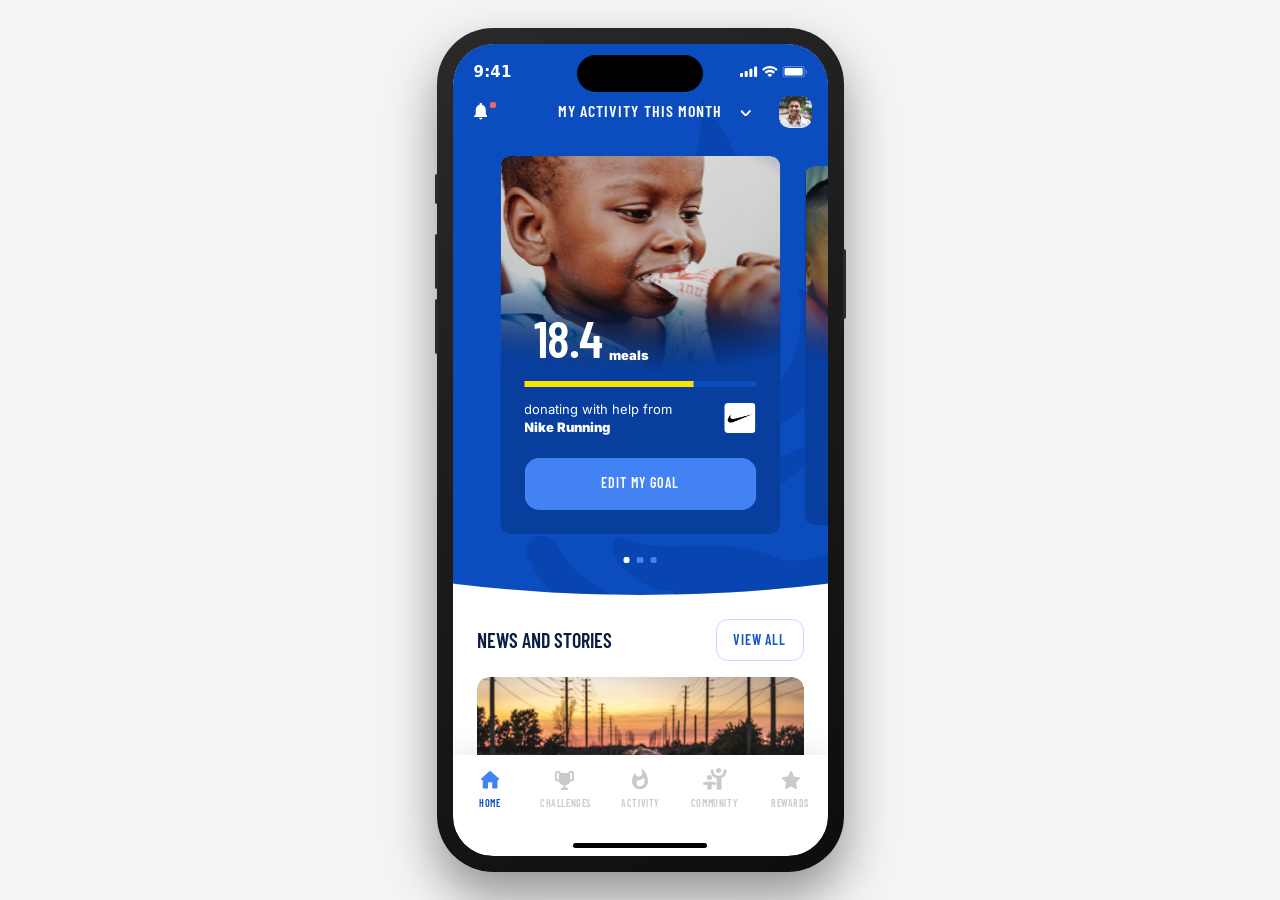
==== prototype/burn-to-give/index.html @ 1c2a17d5 "Update prototype: clip status bar and home bar areas on mobile Remove unnecessary top/bottom padding" ====
<!DOCTYPE html>
  <html lang="en">
    <head>
      <meta charset="UTF-8" />
      <meta name="viewport" content="width=device-width, initial-scale=1.0, viewport-fit=cover" />
      <title>Burn to Give Prototype</title>
      <script type="module" crossorigin src="./assets/index-8MJyPYev.js"></script>
      <link rel="stylesheet" crossorigin href="./assets/index-BG4ksBqn.css">
    </head>

    <body>
      <div id="root"></div>
    </body>
  </html>
---- prototype/burn-to-give/assets/index-BG4ksBqn.css ----
@import"https://fonts.googleapis.com/css2?family=Barlow+Condensed:wght@600;700&family=Inter:wght@400;500;900&display=block";/*! tailwindcss v4.1.12 | MIT License | https://tailwindcss.com */@layer properties{@supports (((-webkit-hyphens:none)) and (not (margin-trim:inline))) or ((-moz-orient:inline) and (not (color:rgb(from red r g b)))){*,:before,:after,::backdrop{--tw-translate-x:0;--tw-translate-y:0;--tw-translate-z:0;--tw-scale-x:1;--tw-scale-y:1;--tw-scale-z:1;--tw-rotate-x:initial;--tw-rotate-y:initial;--tw-rotate-z:initial;--tw-skew-x:initial;--tw-skew-y:initial;--tw-space-x-reverse:0;--tw-border-style:solid;--tw-gradient-position:initial;--tw-gradient-from:#0000;--tw-gradient-via:#0000;--tw-gradient-to:#0000;--tw-gradient-stops:initial;--tw-gradient-via-stops:initial;--tw-gradient-from-position:0%;--tw-gradient-via-position:50%;--tw-gradient-to-position:100%;--tw-leading:initial;--tw-font-weight:initial;--tw-tracking:initial;--tw-ordinal:initial;--tw-slashed-zero:initial;--tw-numeric-figure:initial;--tw-numeric-spacing:initial;--tw-numeric-fraction:initial;--tw-shadow:0 0 #0000;--tw-shadow-color:initial;--tw-shadow-alpha:100%;--tw-inset-shadow:0 0 #0000;--tw-inset-shadow-color:initial;--tw-inset-shadow-alpha:100%;--tw-ring-color:initial;--tw-ring-shadow:0 0 #0000;--tw-inset-ring-color:initial;--tw-inset-ring-shadow:0 0 #0000;--tw-ring-inset:initial;--tw-ring-offset-width:0px;--tw-ring-offset-color:#fff;--tw-ring-offset-shadow:0 0 #0000;--tw-outline-style:solid;--tw-blur:initial;--tw-brightness:initial;--tw-contrast:initial;--tw-grayscale:initial;--tw-hue-rotate:initial;--tw-invert:initial;--tw-opacity:initial;--tw-saturate:initial;--tw-sepia:initial;--tw-drop-shadow:initial;--tw-drop-shadow-color:initial;--tw-drop-shadow-alpha:100%;--tw-drop-shadow-size:initial;--tw-duration:initial;--tw-ease:initial;--tw-content:"";--tw-animation-delay:0s;--tw-animation-direction:normal;--tw-animation-duration:initial;--tw-animation-fill-mode:none;--tw-animation-iteration-count:1;--tw-enter-blur:0;--tw-enter-opacity:1;--tw-enter-rotate:0;--tw-enter-scale:1;--tw-enter-translate-x:0;--tw-enter-translate-y:0;--tw-exit-blur:0;--tw-exit-opacity:1;--tw-exit-rotate:0;--tw-exit-scale:1;--tw-exit-translate-x:0;--tw-exit-translate-y:0}}}@font-face{font-family:GT Pressura Trial\:Bd;src:local(GT-Pressura-Bold-Trial),local(GT Pressura Trial Bold);font-weight:400;font-style:normal;font-display:block}@font-face{font-family:Neue Haas Unica\:Regular;src:local(NeueHaasUnicaPro-Regular),local(Neue Haas Unica Pro);font-weight:400;font-style:normal;font-display:block}@font-face{font-family:Neue Haas Unica\:Medium;src:local(NeueHaasUnicaPro-Medium),local(Neue Haas Unica Pro Medium);font-weight:400;font-style:normal;font-display:block}@font-face{font-family:Neue Haas Unica\:Black;src:local(NeueHaasUnicaPro-Black),local(Neue Haas Unica Pro Black);font-weight:400;font-style:normal;font-display:block}@font-face{font-family:Usual\:Regular;src:local(Usual-Regular),local(Usual);font-weight:400;font-style:normal;font-display:block}[class*=GT_Pressura_Trial]{font-family:Barlow Condensed,sans-serif!important;font-weight:600!important}[class*="Neue_Haas_Unica:Regular"]{font-family:Inter,sans-serif!important;font-weight:400!important}[class*="Neue_Haas_Unica:Medium"]{font-family:Inter,sans-serif!important;font-weight:500!important}[class*="Neue_Haas_Unica:Black"]{font-family:Inter,sans-serif!important;font-weight:900!important}[class*="Usual:Regular"]{font-family:Inter,sans-serif!important;font-weight:400!important}@layer theme{:root,:host{--font-sans:ui-sans-serif,system-ui,sans-serif,"Apple Color Emoji","Segoe UI Emoji","Segoe UI Symbol","Noto Color Emoji";--font-mono:ui-monospace,SFMono-Regular,Menlo,Monaco,Consolas,"Liberation Mono","Courier New",monospace;--color-gray-100:oklch(96.7% .003 264.542);--color-black:#000;--color-white:#fff;--spacing:.25rem;--container-sm:24rem;--container-lg:32rem;--text-xs:.75rem;--text-xs--line-height:calc(1/.75);--text-sm:.875rem;--text-sm--line-height:calc(1.25/.875);--text-base:1rem;--text-base--line-height: 1.5 ;--text-lg:1.125rem;--text-lg--line-height:calc(1.75/1.125);--text-xl:1.25rem;--text-2xl:1.5rem;--font-weight-normal:400;--font-weight-medium:500;--font-weight-semibold:600;--font-weight-bold:700;--tracking-tight:-.025em;--tracking-widest:.1em;--leading-relaxed:1.625;--radius-xs:.125rem;--ease-in-out:cubic-bezier(.4,0,.2,1);--animate-pulse:pulse 2s cubic-bezier(.4,0,.6,1)infinite;--aspect-video:16/9;--default-transition-duration:.15s;--default-transition-timing-function:cubic-bezier(.4,0,.2,1);--default-font-family:var(--font-sans);--default-mono-font-family:var(--font-mono);--color-border:var(--border)}}@layer base{*,:after,:before,::backdrop{box-sizing:border-box;border:0 solid;margin:0;padding:0}::file-selector-button{box-sizing:border-box;border:0 solid;margin:0;padding:0}html,:host{-webkit-text-size-adjust:100%;-moz-tab-size:4;tab-size:4;line-height:1.5;font-family:var(--default-font-family,ui-sans-serif,system-ui,sans-serif,"Apple Color Emoji","Segoe UI Emoji","Segoe UI Symbol","Noto Color Emoji");font-feature-settings:var(--default-font-feature-settings,normal);font-variation-settings:var(--default-font-variation-settings,normal);-webkit-tap-highlight-color:transparent}hr{height:0;color:inherit;border-top-width:1px}abbr:where([title]){-webkit-text-decoration:underline dotted;text-decoration:underline dotted}h1,h2,h3,h4,h5,h6{font-size:inherit;font-weight:inherit}a{color:inherit;-webkit-text-decoration:inherit;text-decoration:inherit}b,strong{font-weight:bolder}code,kbd,samp,pre{font-family:var(--default-mono-font-family,ui-monospace,SFMono-Regular,Menlo,Monaco,Consolas,"Liberation Mono","Courier New",monospace);font-feature-settings:var(--default-mono-font-feature-settings,normal);font-variation-settings:var(--default-mono-font-variation-settings,normal);font-size:1em}small{font-size:80%}sub,sup{vertical-align:baseline;font-size:75%;line-height:0;position:relative}sub{bottom:-.25em}sup{top:-.5em}table{text-indent:0;border-color:inherit;border-collapse:collapse}:-moz-focusring{outline:auto}progress{vertical-align:baseline}summary{display:list-item}ol,ul,menu{list-style:none}img,svg,video,canvas,audio,iframe,embed,object{vertical-align:middle;display:block}img,video{max-width:100%;height:auto}button,input,select,optgroup,textarea{font:inherit;font-feature-settings:inherit;font-variation-settings:inherit;letter-spacing:inherit;color:inherit;opacity:1;background-color:#0000;border-radius:0}::file-selector-button{font:inherit;font-feature-settings:inherit;font-variation-settings:inherit;letter-spacing:inherit;color:inherit;opacity:1;background-color:#0000;border-radius:0}:where(select:is([multiple],[size])) optgroup{font-weight:bolder}:where(select:is([multiple],[size])) optgroup option{padding-inline-start:20px}::file-selector-button{margin-inline-end:4px}::placeholder{opacity:1}@supports (not ((-webkit-appearance:-apple-pay-button))) or (contain-intrinsic-size:1px){::placeholder{color:currentColor}@supports (color:color-mix(in lab,red,red)){::placeholder{color:color-mix(in oklab,currentcolor 50%,transparent)}}}textarea{resize:vertical}::-webkit-search-decoration{-webkit-appearance:none}::-webkit-date-and-time-value{min-height:1lh;text-align:inherit}::-webkit-datetime-edit{display:inline-flex}::-webkit-datetime-edit-fields-wrapper{padding:0}::-webkit-datetime-edit{padding-block:0}::-webkit-datetime-edit-year-field{padding-block:0}::-webkit-datetime-edit-month-field{padding-block:0}::-webkit-datetime-edit-day-field{padding-block:0}::-webkit-datetime-edit-hour-field{padding-block:0}::-webkit-datetime-edit-minute-field{padding-block:0}::-webkit-datetime-edit-second-field{padding-block:0}::-webkit-datetime-edit-millisecond-field{padding-block:0}::-webkit-datetime-edit-meridiem-field{padding-block:0}::-webkit-calendar-picker-indicator{line-height:1}:-moz-ui-invalid{box-shadow:none}button,input:where([type=button],[type=reset],[type=submit]){-webkit-appearance:button;-moz-appearance:button;appearance:button}::file-selector-button{-webkit-appearance:button;-moz-appearance:button;appearance:button}::-webkit-inner-spin-button{height:auto}::-webkit-outer-spin-button{height:auto}[hidden]:where(:not([hidden=until-found])){display:none!important}*{border-color:var(--border);outline-color:var(--ring)}@supports (color:color-mix(in lab,red,red)){*{outline-color:color-mix(in oklab,var(--ring)50%,transparent)}}*{-webkit-user-select:none;user-select:none;-webkit-touch-callout:none}body{background-color:var(--background);color:var(--foreground)}#app-root{padding:max(20px,env(safe-area-inset-top))0 max(20px,env(safe-area-inset-bottom))}@media(max-width:767px){#app-root{padding:0!important}}html{font-size:var(--font-size)}h1{font-size:var(--text-2xl);font-weight:var(--font-weight-medium);line-height:1.5}h2{font-size:var(--text-xl);font-weight:var(--font-weight-medium);line-height:1.5}h3{font-size:var(--text-lg);font-weight:var(--font-weight-medium);line-height:1.5}h4,label,button{font-size:var(--text-base);font-weight:var(--font-weight-medium);line-height:1.5}input{font-size:var(--text-base);font-weight:var(--font-weight-normal);line-height:1.5}}@layer components;@layer utilities{.\@container\/card-header{container:card-header/inline-size}.pointer-events-none{pointer-events:none}.invisible{visibility:hidden}.visible{visibility:visible}.sr-only{clip:rect(0,0,0,0);white-space:nowrap;border-width:0;width:1px;height:1px;margin:-1px;padding:0;position:absolute;overflow:hidden}.absolute{position:absolute}.fixed{position:fixed}.relative{position:relative}.inset-0{inset:calc(var(--spacing)*0)}.inset-1\/4{top:25%;right:25%;bottom:25%;left:25%}.inset-\[-0\.94\%_-1\.5\%\]{top:-.94%;right:-1.5%;bottom:-.94%;left:-1.5%}.inset-\[-1\.15\%_-1\.88\%\]{top:-1.15%;right:-1.88%;bottom:-1.15%;left:-1.88%}.inset-\[-2\.5\%_-1\.68\%\]{top:-2.5%;right:-1.68%;bottom:-2.5%;left:-1.68%}.inset-\[-2\.5\%_-4\.17\%\]{top:-2.5%;right:-4.17%;bottom:-2.5%;left:-4.17%}.inset-\[-2\.38\%_0_2\.38\%_0\]{top:-2.38%;right:0;bottom:2.38%;left:0}.inset-\[-6\.25\%_-14\.06\%_-21\.88\%_-14\.06\%\]{top:-6.25%;right:-14.06%;bottom:-21.88%;left:-14.06%}.inset-\[-7\.78\%_-7\.69\%\]{top:-7.78%;right:-7.69%;bottom:-7.78%;left:-7.69%}.inset-\[-8\.97\%_-33\.04\%_8\.97\%_-28\.5\%\]{top:-8.97%;right:-33.04%;bottom:8.97%;left:-28.5%}.inset-\[0_-0\.13\%\]{top:0;right:-.13%;bottom:0;left:-.13%}.inset-\[0_-16\.81\%_22\.7\%_80\.91\%\]{top:0;right:-16.81%;bottom:22.7%;left:80.91%}.inset-\[0_0_-49\.25\%_0\]{top:0;right:0;bottom:-49.25%;left:0}.inset-\[0_0_0_80\%\]{top:0;right:0;bottom:0;left:80%}.inset-\[0_0_60\.38\%_68\.81\%\]{top:0;right:0;bottom:60.38%;left:68.81%}.inset-\[0_0_85\.47\%_82\.87\%\]{top:0;right:0;bottom:85.47%;left:82.87%}.inset-\[0_6\.67\%_0_49\.33\%\]{top:0;right:6.67%;bottom:0;left:49.33%}.inset-\[0_20\%_0_60\%\]{top:0;right:20%;bottom:0;left:60%}.inset-\[0_20\.24\%_81\.66\%_58\.29\%\]{top:0;right:20.24%;bottom:81.66%;left:58.29%}.inset-\[0_23\.65\%_22\.7\%_40\.46\%\]{top:0;right:23.65%;bottom:22.7%;left:40.46%}.inset-\[0_38\.91\%_50\.34\%_38\.91\%\]{top:0;right:38.91%;bottom:50.34%;left:38.91%}.inset-\[0_40\%\]{top:0;right:40%;bottom:0;left:40%}.inset-\[0_50\.15\%_0_0\]{top:0;right:50.15%;bottom:0;left:0}.inset-\[0_56\%_0_0\]{top:0;right:56%;bottom:0;left:0}.inset-\[0_60\%_0_20\%\]{top:0;right:60%;bottom:0;left:20%}.inset-\[0_64\.1\%_22\.7\%_0\]{top:0;right:64.1%;bottom:22.7%;left:0}.inset-\[0_80\%_0_0\]{top:0;right:80%;bottom:0;left:0}.inset-\[1\.93\%_6\.67\%_0_6\.67\%\]{top:1.93%;right:6.67%;bottom:0;left:6.67%}.inset-\[2\.32\%_4\.17\%_9\.55\%_4\.17\%\]{top:2.32%;right:4.17%;bottom:9.55%;left:4.17%}.inset-\[3\.17\%_5\.56\%_7\.94\%_5\.56\%\]{top:3.17%;right:5.56%;bottom:7.94%;left:5.56%}.inset-\[4px\]{top:4px;right:4px;bottom:4px;left:4px}.inset-\[6\.64\%_4\.01\%_3\.5\%_41\.48\%\]{top:6.64%;right:4.01%;bottom:3.5%;left:41.48%}.inset-\[6\.82\%_78\.95\%_2\.27\%_0\]{top:6.82%;right:78.95%;bottom:2.27%;left:0}.inset-\[6\.82\%_80\.3\%_2\.27\%_0\]{top:6.82%;right:80.3%;bottom:2.27%;left:0}.inset-\[6\.82\%_82\.22\%_2\.27\%_0\]{top:6.82%;right:82.22%;bottom:2.27%;left:0}.inset-\[8\.33\%_-12\.5\%_66\.67\%_87\.5\%\]{top:8.33%;right:-12.5%;bottom:66.67%;left:87.5%}.inset-\[8\.33\%_0_8\.33\%_87\.01\%\]{top:8.33%;right:0;bottom:8.33%;left:87.01%}.inset-\[9\.09\%_87\.62\%_0_0\]{top:9.09%;right:87.62%;bottom:0;left:0}.inset-\[9\.38\%_4\.48\%_6\.25\%_22\.52\%\]{top:9.38%;right:4.48%;bottom:6.25%;left:22.52%}.inset-\[14\.58\%_22\.76\%_16\.67\%_20\.83\%\]{top:14.58%;right:22.76%;bottom:16.67%;left:20.83%}.inset-\[15\.91\%_83\.82\%_64\.61\%_-1\.47\%\]{top:15.91%;right:83.82%;bottom:64.61%;left:-1.47%}.inset-\[16\.67\%\]{top:16.67%;right:16.67%;bottom:16.67%;left:16.67%}.inset-\[16\.67\%_29\.17\%\]{top:16.67%;right:29.17%;bottom:16.67%;left:29.17%}.inset-\[17\.46\%_28\.58\%_22\.34\%_28\.57\%\]{top:17.46%;right:28.58%;bottom:22.34%;left:28.57%}.inset-\[18\.07\%_0_6\.3\%_88\.79\%\]{top:18.07%;right:0;bottom:6.3%;left:88.79%}.inset-\[18\.07\%_7\.33\%_6\.3\%_81\.47\%\]{top:18.07%;right:7.33%;bottom:6.3%;left:81.47%}.inset-\[18\.07\%_14\.66\%_6\.3\%_74\.14\%\]{top:18.07%;right:14.66%;bottom:6.3%;left:74.14%}.inset-\[19\.4\%_33\.97\%_48\.12\%_34\.62\%\]{top:19.4%;right:33.97%;bottom:48.12%;left:34.62%}.inset-\[19\.4\%_40\%_48\.76\%_38\.67\%\]{top:19.4%;right:40%;bottom:48.76%;left:38.67%}.inset-\[23\.88\%_35\.47\%_60\.9\%_2\.45\%\]{top:23.88%;right:35.47%;bottom:60.9%;left:2.45%}.inset-\[23\.88\%_36\%_49\.48\%_36\%\]{top:23.88%;right:36%;bottom:49.48%;left:36%}.inset-\[23\.88\%_37\.33\%_47\.76\%_37\.33\%\]{top:23.88%;right:37.33%;bottom:47.76%;left:37.33%}.inset-\[23\.88\%_37\.33\%_49\.25\%_38\.67\%\]{top:23.88%;right:37.33%;bottom:49.25%;left:38.67%}.inset-\[28\.82\%_14\.39\%_0_0\]{top:28.82%;right:14.39%;bottom:0;left:0}.inset-\[29\.21\%_85\.6\%_34\.83\%_5\.87\%\]{top:29.21%;right:85.6%;bottom:34.83%;left:5.87%}.inset-\[31\.46\%_25\.6\%_58\.91\%_71\.2\%\]{top:31.46%;right:25.6%;bottom:58.91%;left:71.2%}.inset-\[31\.46\%_85\.6\%_32\.58\%_5\.87\%\]{top:31.46%;right:85.6%;bottom:32.58%;left:5.87%}.inset-\[31\.46\%_85\.6\%_35\.96\%_5\.87\%\]{top:31.46%;right:85.6%;bottom:35.96%;left:5.87%}.inset-\[32\.62\%_89\.33\%_50\.35\%_4\.27\%\]{top:32.62%;right:89.33%;bottom:50.35%;left:4.27%}.inset-\[38\.1\%_76\.15\%_38\.1\%_11\.01\%\]{top:38.1%;right:76.15%;bottom:38.1%;left:11.01%}.inset-\[38\.17\%_73\.42\%_55\.3\%_14\.61\%\]{top:38.17%;right:73.42%;bottom:55.3%;left:14.61%}.inset-\[38\.64\%_0_31\.82\%_97\.52\%\]{top:38.64%;right:0;bottom:31.82%;left:97.52%}.inset-\[40\.69\%_36\.17\%_44\.83\%_57\.45\%\]{top:40.69%;right:36.17%;bottom:44.83%;left:57.45%}.inset-\[40\.93\%_1\.36\%_37\.86\%_89\.46\%\]{top:40.93%;right:1.36%;bottom:37.86%;left:89.46%}.inset-\[42\.5\%_4\.27\%_17\.5\%_87\.2\%\]{top:42.5%;right:4.27%;bottom:17.5%;left:87.2%}.inset-\[44\.14\%_37\.69\%_48\.28\%_58\.97\%\]{top:44.14%;right:37.69%;bottom:48.28%;left:58.97%}.inset-\[46\.32\%_0_0_0\]{top:46.32%;right:0;bottom:0;left:0}.inset-\[47\.5\%_89\.33\%_22\.5\%_4\.27\%\]{top:47.5%;right:89.33%;bottom:22.5%;left:4.27%}.inset-\[51\.67\%_66\.95\%_41\.8\%_2\.7\%\]{top:51.67%;right:66.95%;bottom:41.8%;left:2.7%}.inset-\[53\.93\%_18\.93\%_33\.93\%_77\.87\%\]{top:53.93%;right:18.93%;bottom:33.93%;left:77.87%}.inset-\[54\.33\%_28\.75\%_30\.45\%_2\.45\%\]{top:54.33%;right:28.75%;bottom:30.45%;left:2.45%}.inset-\[58\.49\%_0_0_1\.22\%\]{top:58.49%;right:0;bottom:0;left:1.22%}.inset-\[60\%_20\.53\%_32\.5\%_76\.8\%\]{top:60%;right:20.53%;bottom:32.5%;left:76.8%}.inset-\[61\.7\%_3\.47\%_8\.51\%_3\.2\%\]{top:61.7%;right:3.47%;bottom:8.51%;left:3.2%}.inset-\[61\.29\%_6\.4\%_0_87\.47\%\]{top:61.29%;right:6.4%;bottom:0;left:87.47%}.inset-\[61\.29\%_89\.33\%_0_4\.27\%\]{top:61.29%;right:89.33%;bottom:0;left:4.27%}.inset-\[63\.64\%_69\.12\%_11\.82\%_13\.24\%\]{top:63.64%;right:69.12%;bottom:11.82%;left:13.24%}.inset-\[68\.25\%_0_0_68\.25\%\]{top:68.25%;right:0;bottom:0;left:68.25%}.inset-\[80\.19\%_3\.97\%_11\.8\%_73\.81\%\]{top:80.19%;right:3.97%;bottom:11.8%;left:73.81%}.inset-\[82\.05\%_34\.63\%_11\.42\%_37\.2\%\]{top:82.05%;right:34.63%;bottom:11.42%;left:37.2%}.inset-\[84\.78\%_39\.45\%_0_2\.45\%\]{top:84.78%;right:39.45%;bottom:0;left:2.45%}.inset-\[90\.63\%_87\.5\%_3\.13\%_3\.13\%\]{top:90.63%;right:87.5%;bottom:3.13%;left:3.13%}.inset-\[92\.59\%_0_0_0\.43\%\]{top:92.59%;right:0;bottom:0;left:.43%}.inset-\[92\.59\%_18\%_0_0\.43\%\]{top:92.59%;right:18%;bottom:0;left:.43%}.inset-\[92\.59\%_27\.01\%_0_0\.43\%\]{top:92.59%;right:27.01%;bottom:0;left:.43%}.inset-\[98\.88\%_0_0_0\]{top:98.88%;right:0;bottom:0;left:0}.inset-x-0{inset-inline:calc(var(--spacing)*0)}.inset-y-0{inset-block:calc(var(--spacing)*0)}.-top-12{top:calc(var(--spacing)*-12)}.top-0{top:calc(var(--spacing)*0)}.top-1\.5{top:calc(var(--spacing)*1.5)}.top-1\/2{top:50%}.top-1\/4{top:25%}.top-3\.5{top:calc(var(--spacing)*3.5)}.top-4{top:calc(var(--spacing)*4)}.top-\[-35\.14px\]{top:-35.14px}.top-\[-37px\]{top:-37px}.top-\[-601px\]{top:-601px}.top-\[-674px\]{top:-674px}.top-\[1px\]{top:1px}.top-\[5\.17px\]{top:5.17px}.top-\[8px\]{top:8px}.top-\[11px\]{top:11px}.top-\[12px\]{top:12px}.top-\[16px\]{top:16px}.top-\[17\.33px\]{top:17.33px}.top-\[18px\]{top:18px}.top-\[20px\]{top:20px}.top-\[21px\]{top:21px}.top-\[22px\]{top:22px}.top-\[24px\]{top:24px}.top-\[28px\]{top:28px}.top-\[30px\]{top:30px}.top-\[31px\]{top:31px}.top-\[38px\]{top:38px}.top-\[50\%\]{top:50%}.top-\[58px\]{top:58px}.top-\[60\%\]{top:60%}.top-\[74px\]{top:74px}.top-\[80px\]{top:80px}.top-\[88px\]{top:88px}.top-\[89px\]{top:89px}.top-\[90\.63\%\]{top:90.63%}.top-\[98px\]{top:98px}.top-\[104px\]{top:104px}.top-\[107px\]{top:107px}.top-\[111px\]{top:111px}.top-\[120px\]{top:120px}.top-\[137px\]{top:137px}.top-\[146px\]{top:146px}.top-\[150px\]{top:150px}.top-\[152\.91px\]{top:152.91px}.top-\[165px\]{top:165px}.top-\[177px\]{top:177px}.top-\[188px\]{top:188px}.top-\[193px\]{top:193px}.top-\[213\.69px\]{top:213.69px}.top-\[222px\]{top:222px}.top-\[223px\]{top:223px}.top-\[231\.74px\]{top:231.74px}.top-\[244px\]{top:244px}.top-\[261px\]{top:261px}.top-\[286\.82px\]{top:286.82px}.top-\[288px\]{top:288px}.top-\[302px\]{top:302px}.top-\[336px\]{top:336px}.top-\[348px\]{top:348px}.top-\[355px\]{top:355px}.top-\[394px\]{top:394px}.top-\[413px\]{top:413px}.top-\[483px\]{top:483px}.top-\[500px\]{top:500px}.top-\[513px\]{top:513px}.top-\[562px\]{top:562px}.top-\[575px\]{top:575px}.top-\[595px\]{top:595px}.top-\[623px\]{top:623px}.top-\[643px\]{top:643px}.top-\[653px\]{top:653px}.top-\[711px\]{top:711px}.top-\[742px\]{top:742px}.top-\[751px\]{top:751px}.top-\[771px\]{top:771px}.top-\[906px\]{top:906px}.top-\[994px\]{top:994px}.top-\[1077px\]{top:1077px}.top-\[1097px\]{top:1097px}.top-\[1101px\]{top:1101px}.top-\[1210px\]{top:1210px}.top-\[1530px\]{top:1530px}.top-\[calc\(50\%\+2\.5px\)\]{top:calc(50% + 2.5px)}.top-\[calc\(50\%\+3\.5px\)\]{top:calc(50% + 3.5px)}.top-\[calc\(50\%\+4px\)\]{top:calc(50% + 4px)}.top-\[calc\(50\%\+5\.5px\)\]{top:calc(50% + 5.5px)}.top-\[calc\(50\%\+6px\)\]{top:calc(50% + 6px)}.top-\[calc\(50\%\+7\.5px\)\]{top:calc(50% + 7.5px)}.top-\[calc\(50\%\+8\.5px\)\]{top:calc(50% + 8.5px)}.top-\[calc\(50\%\+9px\)\]{top:calc(50% + 9px)}.top-\[calc\(50\%\+12px\)\]{top:calc(50% + 12px)}.top-\[calc\(50\%\+20\.5px\)\]{top:calc(50% + 20.5px)}.top-\[calc\(50\%\+54\.5px\)\]{top:calc(50% + 54.5px)}.top-\[calc\(50\%\+57\.5px\)\]{top:calc(50% + 57.5px)}.top-\[calc\(50\%-1px\)\]{top:calc(50% - 1px)}.top-\[calc\(50\%-7\.5px\)\]{top:calc(50% - 7.5px)}.top-\[calc\(50\%-7px\)\]{top:calc(50% - 7px)}.top-\[calc\(50\%-9px\)\]{top:calc(50% - 9px)}.top-\[calc\(50\%-16\.15px\)\]{top:calc(50% - 16.15px)}.top-\[calc\(50\%-18px\)\]{top:calc(50% - 18px)}.top-\[calc\(50\%-21\.5px\)\]{top:calc(50% - 21.5px)}.top-\[calc\(50\%-22\.5px\)\]{top:calc(50% - 22.5px)}.top-\[calc\(50\%-22\.8px\)\]{top:calc(50% - 22.8px)}.top-\[calc\(50\%-22px\)\]{top:calc(50% - 22px)}.top-\[calc\(50\%-23\.5px\)\]{top:calc(50% - 23.5px)}.top-\[calc\(50\%-40\.5px\)\]{top:calc(50% - 40.5px)}.top-\[calc\(50\%-43\.5px\)\]{top:calc(50% - 43.5px)}.top-\[calc\(50\%-43px\)\]{top:calc(50% - 43px)}.top-\[calc\(50\%-44\.82px\)\]{top:calc(50% - 44.82px)}.top-\[calc\(50\%-45px\)\]{top:calc(50% - 45px)}.top-\[calc\(50\%-54px\)\]{top:calc(50% - 54px)}.top-\[calc\(50\%-55\.5px\)\]{top:calc(50% - 55.5px)}.top-\[calc\(50\%-104\.5px\)\]{top:calc(50% - 104.5px)}.top-\[calc\(50\%-133\.5px\)\]{top:calc(50% - 133.5px)}.top-full{top:100%}.-right-12{right:calc(var(--spacing)*-12)}.right-0{right:calc(var(--spacing)*0)}.right-1{right:calc(var(--spacing)*1)}.right-1\/2{right:50%}.right-2{right:calc(var(--spacing)*2)}.right-3{right:calc(var(--spacing)*3)}.right-4{right:calc(var(--spacing)*4)}.right-\[-12px\]{right:-12px}.right-\[-14\.25\%\]{right:-14.25%}.right-\[0\.15\%\]{right:.15%}.right-\[0\.83\%\]{right:.83%}.right-\[2px\]{right:2px}.right-\[6\.4\%\]{right:6.4%}.right-\[8px\]{right:8px}.right-\[9\.33\%\]{right:9.33%}.right-\[13\%\]{right:13%}.right-\[13\.33\%\]{right:13.33%}.right-\[14\.67px\]{right:14.67px}.right-\[16\.67\%\]{right:16.67%}.right-\[16px\]{right:16px}.right-\[17\.67\%\]{right:17.67%}.right-\[18px\]{right:18px}.right-\[20\%\]{right:20%}.right-\[20\.63\%\]{right:20.63%}.right-\[21\%\]{right:21%}.right-\[21\.4\%\]{right:21.4%}.right-\[21\.33\%\]{right:21.33%}.right-\[24px\]{right:24px}.right-\[25\.2\%\]{right:25.2%}.right-\[26\.21\%\]{right:26.21%}.right-\[26\.52\%\]{right:26.52%}.right-\[29\%\]{right:29%}.right-\[32\%\]{right:32%}.right-\[33\.33\%\]{right:33.33%}.right-\[34\.21\%\]{right:34.21%}.right-\[34\.92\%\]{right:34.92%}.right-\[34\.95\%\]{right:34.95%}.right-\[35\.73\%\]{right:35.73%}.right-\[37\.88\%\]{right:37.88%}.right-\[38\.53\%\]{right:38.53%}.right-\[38\.89\%\]{right:38.89%}.right-\[41\.27\%\]{right:41.27%}.right-\[42\.49\%\]{right:42.49%}.right-\[46\.98\%\]{right:46.98%}.right-\[49\.24\%\]{right:49.24%}.right-\[54\.13\%\]{right:54.13%}.right-\[61\.46\%\]{right:61.46%}.right-\[62\.02\%\]{right:62.02%}.right-\[63\.3\%\]{right:63.3%}.right-\[65\.63\%\]{right:65.63%}.right-\[66\%\]{right:66%}.right-\[66\.67\%\]{right:66.67%}.right-\[68\.8\%\]{right:68.8%}.right-\[69\.11\%\]{right:69.11%}.right-\[70\.93\%\]{right:70.93%}.right-\[74\.67\%\]{right:74.67%}.right-\[76\.98\%\]{right:76.98%}.-bottom-12{bottom:calc(var(--spacing)*-12)}.bottom-0{bottom:calc(var(--spacing)*0)}.bottom-1\/4{bottom:25%}.bottom-\[2px\]{bottom:2px}.bottom-\[3\.13\%\]{bottom:3.13%}.bottom-\[8px\]{bottom:8px}.bottom-\[16px\]{bottom:16px}.bottom-\[20px\]{bottom:20px}.bottom-\[34px\]{bottom:34px}.bottom-\[40px\]{bottom:40px}.bottom-\[101px\]{bottom:101px}.bottom-\[115px\]{bottom:115px}.-left-12{left:calc(var(--spacing)*-12)}.left-0{left:calc(var(--spacing)*0)}.left-1{left:calc(var(--spacing)*1)}.left-1\/2{left:50%}.left-1\/4{left:25%}.left-2{left:calc(var(--spacing)*2)}.left-\[-0\.5px\]{left:-.5px}.left-\[-1\.49px\]{left:-1.49px}.left-\[-1\.57px\]{left:-1.57px}.left-\[-4\.75px\]{left:-4.75px}.left-\[-13\.24\%\]{left:-13.24%}.left-\[-756px\]{left:-756px}.left-\[0\.24\%\]{left:.24%}.left-\[0\.64\%\]{left:.64%}.left-\[1px\]{left:1px}.left-\[2\.56\%\]{left:2.56%}.left-\[5\.2\%\]{left:5.2%}.left-\[5\.33\%\]{left:5.33%}.left-\[6\.67\%\]{left:6.67%}.left-\[6px\]{left:6px}.left-\[8px\]{left:8px}.left-\[10\.67\%\]{left:10.67%}.left-\[12\%\]{left:12%}.left-\[12\.12\%\]{left:12.12%}.left-\[12\.45px\]{left:12.45px}.left-\[12\.88\%\]{left:12.88%}.left-\[16px\]{left:16px}.left-\[18px\]{left:18px}.left-\[19\.5\%\]{left:19.5%}.left-\[19\.84\%\]{left:19.84%}.left-\[20\%\]{left:20%}.left-\[20\.27\%\]{left:20.27%}.left-\[20px\]{left:20px}.left-\[21\.05\%\]{left:21.05%}.left-\[21\.85px\]{left:21.85px}.left-\[21px\]{left:21px}.left-\[22\.06\%\]{left:22.06%}.left-\[22\.8px\]{left:22.8px}.left-\[22\.67\%\]{left:22.67%}.left-\[23px\]{left:23px}.left-\[24px\]{left:24px}.left-\[25\.2\%\]{left:25.2%}.left-\[25px\]{left:25px}.left-\[28\.44\%\]{left:28.44%}.left-\[31\.53\%\]{left:31.53%}.left-\[32\%\]{left:32%}.left-\[32px\]{left:32px}.left-\[33\.68\%\]{left:33.68%}.left-\[34\.21\%\]{left:34.21%}.left-\[35\.71\%\]{left:35.71%}.left-\[35\.73\%\]{left:35.73%}.left-\[35\.87\%\]{left:35.87%}.left-\[36\.76\%\]{left:36.76%}.left-\[37\%\]{left:37%}.left-\[38\.53\%\]{left:38.53%}.left-\[38\.89\%\]{left:38.89%}.left-\[38px\]{left:38px}.left-\[40\.77\%\]{left:40.77%}.left-\[42\.86\%\]{left:42.86%}.left-\[43\.02\%\]{left:43.02%}.left-\[47\.5px\]{left:47.5px}.left-\[48px\]{left:48px}.left-\[50\%\]{left:50%}.left-\[56\%\]{left:56%}.left-\[56\.67\%\]{left:56.67%}.left-\[68\%\]{left:68%}.left-\[71px\]{left:71px}.left-\[72px\]{left:72px}.left-\[75\.47\%\]{left:75.47%}.left-\[76px\]{left:76px}.left-\[82\.13\%\]{left:82.13%}.left-\[83\.48\%\]{left:83.48%}.left-\[148px\]{left:148px}.left-\[211px\]{left:211px}.left-\[212px\]{left:212px}.left-\[263px\]{left:263px}.left-\[287px\]{left:287px}.left-\[307px\]{left:307px}.left-\[350px\]{left:350px}.left-\[352px\]{left:352px}.left-\[calc\(50\%\+0\.5px\)\]{left:calc(50% + .5px)}.isolate{isolation:isolate}.z-0{z-index:0}.z-10{z-index:10}.z-19{z-index:19}.z-20{z-index:20}.z-25{z-index:25}.z-30{z-index:30}.z-40{z-index:40}.z-50{z-index:50}.z-\[1\]{z-index:1}.z-\[15\]{z-index:15}.col-start-2{grid-column-start:2}.row-span-2{grid-row:span 2/span 2}.row-start-1{grid-row-start:1}.-mx-1{margin-inline:calc(var(--spacing)*-1)}.mx-0{margin-inline:calc(var(--spacing)*0)}.mx-2{margin-inline:calc(var(--spacing)*2)}.mx-3\.5{margin-inline:calc(var(--spacing)*3.5)}.mx-\[24px\]{margin-inline:24px}.mx-\[26px\]{margin-inline:26px}.mx-auto{margin-inline:auto}.my-0\.5{margin-block:calc(var(--spacing)*.5)}.my-1{margin-block:calc(var(--spacing)*1)}.-mt-4{margin-top:calc(var(--spacing)*-4)}.mt-0{margin-top:calc(var(--spacing)*0)}.mt-1\.5{margin-top:calc(var(--spacing)*1.5)}.mt-2{margin-top:calc(var(--spacing)*2)}.mt-4{margin-top:calc(var(--spacing)*4)}.mt-\[-2px\]{margin-top:-2px}.mt-\[2px\]{margin-top:2px}.mt-\[4px\]{margin-top:4px}.mt-\[6px\]{margin-top:6px}.mt-\[8px\]{margin-top:8px}.mt-\[10px\]{margin-top:10px}.mt-\[12px\]{margin-top:12px}.mt-\[16px\]{margin-top:16px}.mt-\[18px\]{margin-top:18px}.mt-\[20px\]{margin-top:20px}.mt-\[24px\]{margin-top:24px}.mt-\[25px\]{margin-top:25px}.mt-\[27px\]{margin-top:27px}.mt-\[28px\]{margin-top:28px}.mt-\[30px\]{margin-top:30px}.mt-\[32px\]{margin-top:32px}.mt-\[56px\]{margin-top:56px}.mt-\[80px\]{margin-top:80px}.mt-auto{margin-top:auto}.mb-0{margin-bottom:calc(var(--spacing)*0)}.mb-\[2px\]{margin-bottom:2px}.mb-\[4px\]{margin-bottom:4px}.mb-\[8px\]{margin-bottom:8px}.mb-\[12px\]{margin-bottom:12px}.mb-\[16px\]{margin-bottom:16px}.mb-\[20px\]{margin-bottom:20px}.mb-\[24px\]{margin-bottom:24px}.-ml-4{margin-left:calc(var(--spacing)*-4)}.ml-1{margin-left:calc(var(--spacing)*1)}.ml-\[4px\]{margin-left:4px}.ml-\[42px\]{margin-left:42px}.ml-\[44px\]{margin-left:44px}.ml-\[71px\]{margin-left:71px}.ml-auto{margin-left:auto}.line-clamp-1{-webkit-line-clamp:1;-webkit-box-orient:vertical;display:-webkit-box;overflow:hidden}.line-clamp-3{-webkit-line-clamp:3;-webkit-box-orient:vertical;display:-webkit-box;overflow:hidden}.block{display:block}.contents{display:contents}.flex{display:flex}.grid{display:grid}.hidden{display:none}.inline-block{display:inline-block}.inline-flex{display:inline-flex}.table{display:table}.table-caption{display:table-caption}.table-cell{display:table-cell}.table-row{display:table-row}.field-sizing-content{field-sizing:content}.aspect-square{aspect-ratio:1}.aspect-video{aspect-ratio:var(--aspect-video)}.size-2{width:calc(var(--spacing)*2);height:calc(var(--spacing)*2)}.size-2\.5{width:calc(var(--spacing)*2.5);height:calc(var(--spacing)*2.5)}.size-3{width:calc(var(--spacing)*3);height:calc(var(--spacing)*3)}.size-3\.5{width:calc(var(--spacing)*3.5);height:calc(var(--spacing)*3.5)}.size-4{width:calc(var(--spacing)*4);height:calc(var(--spacing)*4)}.size-7{width:calc(var(--spacing)*7);height:calc(var(--spacing)*7)}.size-8{width:calc(var(--spacing)*8);height:calc(var(--spacing)*8)}.size-9{width:calc(var(--spacing)*9);height:calc(var(--spacing)*9)}.size-10{width:calc(var(--spacing)*10);height:calc(var(--spacing)*10)}.size-\[6\.327px\]{width:6.327px;height:6.327px}.size-\[19px\]{width:19px;height:19px}.size-\[24px\]{width:24px;height:24px}.size-\[64px\]{width:64px;height:64px}.size-\[126px\]{width:126px;height:126px}.size-\[132px\]{width:132px;height:132px}.size-full{width:100%;height:100%}.h-1\.5{height:calc(var(--spacing)*1.5)}.h-2{height:calc(var(--spacing)*2)}.h-2\.5{height:calc(var(--spacing)*2.5)}.h-4{height:calc(var(--spacing)*4)}.h-5{height:calc(var(--spacing)*5)}.h-7{height:calc(var(--spacing)*7)}.h-8{height:calc(var(--spacing)*8)}.h-9{height:calc(var(--spacing)*9)}.h-10{height:calc(var(--spacing)*10)}.h-12{height:calc(var(--spacing)*12)}.h-\[1\.15rem\]{height:1.15rem}.h-\[5\.698px\]{height:5.698px}.h-\[5px\]{height:5px}.h-\[6px\]{height:6px}.h-\[9px\]{height:9px}.h-\[10px\]{height:10px}.h-\[11\.089px\]{height:11.089px}.h-\[11\.335px\]{height:11.335px}.h-\[11px\]{height:11px}.h-\[13px\]{height:13px}.h-\[16px\]{height:16px}.h-\[18px\]{height:18px}.h-\[20px\]{height:20px}.h-\[21px\]{height:21px}.h-\[22px\]{height:22px}.h-\[24px\]{height:24px}.h-\[30\%\]{height:30%}.h-\[32\.3px\]{height:32.3px}.h-\[32px\]{height:32px}.h-\[34px\]{height:34px}.h-\[36px\]{height:36px}.h-\[37px\]{height:37px}.h-\[38px\]{height:38px}.h-\[40px\]{height:40px}.h-\[42px\]{height:42px}.h-\[43px\]{height:43px}.h-\[44px\]{height:44px}.h-\[45\.6px\]{height:45.6px}.h-\[48px\]{height:48px}.h-\[49\.386px\]{height:49.386px}.h-\[52px\]{height:52px}.h-\[55px\]{height:55px}.h-\[56px\]{height:56px}.h-\[62px\]{height:62px}.h-\[66px\]{height:66px}.h-\[67px\]{height:67px}.h-\[72px\]{height:72px}.h-\[76px\]{height:76px}.h-\[80px\]{height:80px}.h-\[81px\]{height:81px}.h-\[88px\]{height:88px}.h-\[89px\]{height:89px}.h-\[91px\]{height:91px}.h-\[96px\]{height:96px}.h-\[98px\]{height:98px}.h-\[106px\]{height:106px}.h-\[110px\]{height:110px}.h-\[120px\]{height:120px}.h-\[126px\]{height:126px}.h-\[132px\]{height:132px}.h-\[133px\]{height:133px}.h-\[141px\]{height:141px}.h-\[145px\]{height:145px}.h-\[146px\]{height:146px}.h-\[155px\]{height:155px}.h-\[178px\]{height:178px}.h-\[190px\]{height:190px}.h-\[200px\]{height:200px}.h-\[207\.992px\]{height:207.992px}.h-\[219px\]{height:219px}.h-\[229px\]{height:229px}.h-\[240px\]{height:240px}.h-\[289px\]{height:289px}.h-\[302\.016px\]{height:302.016px}.h-\[318px\]{height:318px}.h-\[359px\]{height:359px}.h-\[378px\]{height:378px}.h-\[478px\]{height:478px}.h-\[551px\]{height:551px}.h-\[1152px\]{height:1152px}.h-\[calc\(100\%-1px\)\]{height:calc(100% - 1px)}.h-\[var\(--radix-navigation-menu-viewport-height\)\]{height:var(--radix-navigation-menu-viewport-height)}.h-\[var\(--radix-select-trigger-height\)\]{height:var(--radix-select-trigger-height)}.h-auto{height:auto}.h-full{height:100%}.h-px{height:1px}.h-svh{height:100svh}.max-h-\(--radix-context-menu-content-available-height\){max-height:var(--radix-context-menu-content-available-height)}.max-h-\(--radix-dropdown-menu-content-available-height\){max-height:var(--radix-dropdown-menu-content-available-height)}.max-h-\(--radix-select-content-available-height\){max-height:var(--radix-select-content-available-height)}.max-h-\[300px\]{max-height:300px}.min-h-0{min-height:calc(var(--spacing)*0)}.min-h-4{min-height:calc(var(--spacing)*4)}.min-h-16{min-height:calc(var(--spacing)*16)}.min-h-svh{min-height:100svh}.w-\(--sidebar-width\){width:var(--sidebar-width)}.w-0{width:calc(var(--spacing)*0)}.w-1{width:calc(var(--spacing)*1)}.w-2{width:calc(var(--spacing)*2)}.w-2\.5{width:calc(var(--spacing)*2.5)}.w-3{width:calc(var(--spacing)*3)}.w-3\/4{width:75%}.w-4{width:calc(var(--spacing)*4)}.w-5{width:calc(var(--spacing)*5)}.w-8{width:calc(var(--spacing)*8)}.w-9{width:calc(var(--spacing)*9)}.w-64{width:calc(var(--spacing)*64)}.w-72{width:calc(var(--spacing)*72)}.w-\[6px\]{width:6px}.w-\[8px\]{width:8px}.w-\[10px\]{width:10px}.w-\[12px\]{width:12px}.w-\[14px\]{width:14px}.w-\[22px\]{width:22px}.w-\[23px\]{width:23px}.w-\[24px\]{width:24px}.w-\[28\.426px\]{width:28.426px}.w-\[32px\]{width:32px}.w-\[34px\]{width:34px}.w-\[40px\]{width:40px}.w-\[50px\]{width:50px}.w-\[52px\]{width:52px}.w-\[54px\]{width:54px}.w-\[55px\]{width:55px}.w-\[56px\]{width:56px}.w-\[58\.9px\]{width:58.9px}.w-\[60px\]{width:60px}.w-\[66\.661px\]{width:66.661px}.w-\[68px\]{width:68px}.w-\[72px\]{width:72px}.w-\[73px\]{width:73px}.w-\[77px\]{width:77px}.w-\[80px\]{width:80px}.w-\[88px\]{width:88px}.w-\[100px\]{width:100px}.w-\[102px\]{width:102px}.w-\[116px\]{width:116px}.w-\[121px\]{width:121px}.w-\[126px\]{width:126px}.w-\[132px\]{width:132px}.w-\[134px\]{width:134px}.w-\[220\.4px\]{width:220.4px}.w-\[225\.15px\]{width:225.15px}.w-\[231px\]{width:231px}.w-\[232px\]{width:232px}.w-\[233px\]{width:233px}.w-\[256px\]{width:256px}.w-\[263px\]{width:263px}.w-\[264px\]{width:264px}.w-\[266px\]{width:266px}.w-\[269\.8px\]{width:269.8px}.w-\[269\.797px\]{width:269.797px}.w-\[280px\]{width:280px}.w-\[283\.996px\]{width:283.996px}.w-\[284px\]{width:284px}.w-\[300px\]{width:300px}.w-\[327px\]{width:327px}.w-\[329px\]{width:329px}.w-\[343px\]{width:343px}.w-\[375px\]{width:375px}.w-\[410px\]{width:410px}.w-\[1886px\]{width:1886px}.w-auto{width:auto}.w-fit{width:fit-content}.w-full{width:100%}.w-max{width:max-content}.w-px{width:1px}.max-w-\(--skeleton-width\){max-width:var(--skeleton-width)}.max-w-\[calc\(100\%-2rem\)\]{max-width:calc(100% - 2rem)}.max-w-max{max-width:max-content}.max-w-none{max-width:none}.min-w-0{min-width:calc(var(--spacing)*0)}.min-w-5{min-width:calc(var(--spacing)*5)}.min-w-8{min-width:calc(var(--spacing)*8)}.min-w-9{min-width:calc(var(--spacing)*9)}.min-w-10{min-width:calc(var(--spacing)*10)}.min-w-\[8rem\]{min-width:8rem}.min-w-\[12rem\]{min-width:12rem}.min-w-\[var\(--radix-select-trigger-width\)\]{min-width:var(--radix-select-trigger-width)}.flex-1{flex:1}.flex-none{flex:none}.flex-shrink-0,.shrink-0{flex-shrink:0}.grow{flex-grow:1}.grow-0{flex-grow:0}.basis-full{flex-basis:100%}.caption-bottom{caption-side:bottom}.border-collapse{border-collapse:collapse}.origin-\(--radix-context-menu-content-transform-origin\){transform-origin:var(--radix-context-menu-content-transform-origin)}.origin-\(--radix-dropdown-menu-content-transform-origin\){transform-origin:var(--radix-dropdown-menu-content-transform-origin)}.origin-\(--radix-hover-card-content-transform-origin\){transform-origin:var(--radix-hover-card-content-transform-origin)}.origin-\(--radix-menubar-content-transform-origin\){transform-origin:var(--radix-menubar-content-transform-origin)}.origin-\(--radix-popover-content-transform-origin\){transform-origin:var(--radix-popover-content-transform-origin)}.origin-\(--radix-select-content-transform-origin\){transform-origin:var(--radix-select-content-transform-origin)}.origin-\(--radix-tooltip-content-transform-origin\){transform-origin:var(--radix-tooltip-content-transform-origin)}.origin-top{transform-origin:top}.-translate-x-1\/2{--tw-translate-x: -50% ;translate:var(--tw-translate-x)var(--tw-translate-y)}.-translate-x-px{--tw-translate-x:-1px;translate:var(--tw-translate-x)var(--tw-translate-y)}.translate-x-\[-50\%\]{--tw-translate-x:-50%;translate:var(--tw-translate-x)var(--tw-translate-y)}.translate-x-px{--tw-translate-x:1px;translate:var(--tw-translate-x)var(--tw-translate-y)}.-translate-y-1\/2{--tw-translate-y: -50% ;translate:var(--tw-translate-x)var(--tw-translate-y)}.translate-y-0\.5{--tw-translate-y:calc(var(--spacing)*.5);translate:var(--tw-translate-x)var(--tw-translate-y)}.translate-y-\[-50\%\]{--tw-translate-y:-50%;translate:var(--tw-translate-x)var(--tw-translate-y)}.translate-y-\[calc\(-50\%_-_2px\)\]{--tw-translate-y: calc(-50% - 2px) ;translate:var(--tw-translate-x)var(--tw-translate-y)}.-scale-y-100{--tw-scale-y: -100% ;scale:var(--tw-scale-x)var(--tw-scale-y)}.rotate-45{rotate:45deg}.rotate-90{rotate:90deg}.rotate-180{rotate:180deg}.transform{transform:var(--tw-rotate-x,)var(--tw-rotate-y,)var(--tw-rotate-z,)var(--tw-skew-x,)var(--tw-skew-y,)}.animate-caret-blink{animation:1.25s ease-out infinite caret-blink}.animate-in{animation:enter var(--tw-animation-duration,var(--tw-duration,.15s))var(--tw-ease,ease)var(--tw-animation-delay,0s)var(--tw-animation-iteration-count,1)var(--tw-animation-direction,normal)var(--tw-animation-fill-mode,none)}.animate-pulse{animation:var(--animate-pulse)}.cursor-default{cursor:default}.cursor-pointer{cursor:pointer}.touch-none{touch-action:none}.resize{resize:both}.resize-none{resize:none}.scroll-my-1{scroll-margin-block:calc(var(--spacing)*1)}.scroll-py-1{scroll-padding-block:calc(var(--spacing)*1)}.list-none{list-style-type:none}.auto-rows-min{grid-auto-rows:min-content}.grid-cols-\[0_1fr\]{grid-template-columns:0 1fr}.grid-rows-\[auto_auto\]{grid-template-rows:auto auto}.flex-col{flex-direction:column}.flex-col-reverse{flex-direction:column-reverse}.flex-row{flex-direction:row}.flex-wrap{flex-wrap:wrap}.items-baseline{align-items:baseline}.items-center{align-items:center}.items-end{align-items:flex-end}.items-start{align-items:flex-start}.items-stretch{align-items:stretch}.justify-between{justify-content:space-between}.justify-center{justify-content:center}.justify-end{justify-content:flex-end}.justify-items-start{justify-items:start}.gap-1{gap:calc(var(--spacing)*1)}.gap-1\.5{gap:calc(var(--spacing)*1.5)}.gap-2{gap:calc(var(--spacing)*2)}.gap-3{gap:calc(var(--spacing)*3)}.gap-4{gap:calc(var(--spacing)*4)}.gap-6{gap:calc(var(--spacing)*6)}.gap-\[3px\]{gap:3px}.gap-\[4px\]{gap:4px}.gap-\[6px\]{gap:6px}.gap-\[7px\]{gap:7px}.gap-\[8px\]{gap:8px}.gap-\[10px\]{gap:10px}.gap-\[12px\]{gap:12px}.gap-\[14px\]{gap:14px}.gap-\[16px\]{gap:16px}:where(.space-x-1>:not(:last-child)){--tw-space-x-reverse:0;margin-inline-start:calc(calc(var(--spacing)*1)*var(--tw-space-x-reverse));margin-inline-end:calc(calc(var(--spacing)*1)*calc(1 - var(--tw-space-x-reverse)))}.gap-y-0\.5{row-gap:calc(var(--spacing)*.5)}.self-start{align-self:flex-start}.justify-self-end{justify-self:flex-end}.overflow-auto{overflow:auto}.overflow-clip{overflow:clip}.overflow-hidden{overflow:hidden}.overflow-x-auto{overflow-x:auto}.overflow-x-hidden{overflow-x:hidden}.overflow-y-auto{overflow-y:auto}.overflow-y-hidden{overflow-y:hidden}.rounded-\[2px\]{border-radius:2px}.rounded-\[3\.012px\]{border-radius:3.012px}.rounded-\[4px\]{border-radius:4px}.rounded-\[5px\]{border-radius:5px}.rounded-\[6px\]{border-radius:6px}.rounded-\[9\.5px\]{border-radius:9.5px}.rounded-\[9px\]{border-radius:9px}.rounded-\[10px\]{border-radius:10px}.rounded-\[12px\]{border-radius:12px}.rounded-\[14px\]{border-radius:14px}.rounded-\[15px\]{border-radius:15px}.rounded-\[16px\]{border-radius:16px}.rounded-\[32px\]{border-radius:32px}.rounded-\[40px\]{border-radius:40px}.rounded-\[56px\]{border-radius:56px}.rounded-\[100px\]{border-radius:100px}.rounded-\[inherit\]{border-radius:inherit}.rounded-full{border-radius:3.40282e38px}.rounded-lg{border-radius:var(--radius)}.rounded-md{border-radius:calc(var(--radius) - 2px)}.rounded-none{border-radius:0}.rounded-sm{border-radius:calc(var(--radius) - 4px)}.rounded-xl{border-radius:calc(var(--radius) + 4px)}.rounded-xs{border-radius:var(--radius-xs)}.rounded-t-\[6px\]{border-top-left-radius:6px;border-top-right-radius:6px}.rounded-t-\[10px\]{border-top-left-radius:10px;border-top-right-radius:10px}.rounded-t-\[14px\]{border-top-left-radius:14px;border-top-right-radius:14px}.rounded-tl-\[12px\]{border-top-left-radius:12px}.rounded-tl-sm{border-top-left-radius:calc(var(--radius) - 4px)}.rounded-tr-\[12px\]{border-top-right-radius:12px}.rounded-b-\[12px\]{border-bottom-right-radius:12px;border-bottom-left-radius:12px}.rounded-b-\[2880px\]{border-bottom-right-radius:2880px;border-bottom-left-radius:2880px}.rounded-br-\[12px\]{border-bottom-right-radius:12px}.rounded-bl-\[12px\]{border-bottom-left-radius:12px}.border{border-style:var(--tw-border-style);border-width:1px}.border-\[0\.753px\]{border-style:var(--tw-border-style);border-width:.753px}.border-\[1\.5px\]{border-style:var(--tw-border-style);border-width:1.5px}.border-y{border-block-style:var(--tw-border-style);border-block-width:1px}.border-t{border-top-style:var(--tw-border-style);border-top-width:1px}.border-r{border-right-style:var(--tw-border-style);border-right-width:1px}.border-b{border-bottom-style:var(--tw-border-style);border-bottom-width:1px}.border-l{border-left-style:var(--tw-border-style);border-left-width:1px}.border-dashed{--tw-border-style:dashed;border-style:dashed}.border-none{--tw-border-style:none;border-style:none}.border-solid{--tw-border-style:solid;border-style:solid}.border-\(--color-border\){border-color:var(--color-border)}.border-\[\#4282f3\]{border-color:#4282f3}.border-\[\#4282f3\]\/30{border-color:#4282f34d}.border-border\/50{border-color:var(--border)}@supports (color:color-mix(in lab,red,red)){.border-border\/50{border-color:color-mix(in oklab,var(--border)50%,transparent)}}.border-input{border-color:var(--input)}.border-primary{border-color:var(--primary)}.border-sidebar-border{border-color:var(--sidebar-border)}.border-transparent{border-color:#0000}.border-white{border-color:var(--color-white)}.border-t-transparent{border-top-color:#0000}.border-l-transparent{border-left-color:#0000}.bg-\(--color-bg\){background-color:var(--color-bg)}.bg-\[\#0B4CBF\],.bg-\[\#0b4cbf\]{background-color:#0b4cbf}.bg-\[\#1a1a1a\]{background-color:#1a1a1a}.bg-\[\#2a65cc\]{background-color:#2a65cc}.bg-\[\#64cfba\]{background-color:#64cfba}.bg-\[\#081e44\]{background-color:#081e44}.bg-\[\#083e9e\]{background-color:#083e9e}.bg-\[\#4282F3\],.bg-\[\#4282f3\]{background-color:#4282f3}.bg-\[\#05142e\]{background-color:#05142e}.bg-\[\#EAEAEA\]{background-color:#eaeaea}.bg-\[\#ECEFF1\]{background-color:#eceff1}.bg-\[\#F0F0F0\]{background-color:#f0f0f0}.bg-\[\#c8ff00\]{background-color:#c8ff00}.bg-\[\#eceff1\]{background-color:#eceff1}.bg-\[\#f46464\]{background-color:#f46464}.bg-\[\#ffe200\]{background-color:#ffe200}.bg-\[rgba\(66\,130\,243\,0\.2\)\]{background-color:#4282f333}.bg-accent{background-color:var(--accent)}.bg-background{background-color:var(--background)}.bg-black{background-color:var(--color-black)}.bg-black\/50{background-color:#00000080}@supports (color:color-mix(in lab,red,red)){.bg-black\/50{background-color:color-mix(in oklab,var(--color-black)50%,transparent)}}.bg-border{background-color:var(--border)}.bg-card{background-color:var(--card)}.bg-destructive{background-color:var(--destructive)}.bg-foreground{background-color:var(--foreground)}.bg-gray-100{background-color:var(--color-gray-100)}.bg-input-background{background-color:var(--input-background)}.bg-muted,.bg-muted\/50{background-color:var(--muted)}@supports (color:color-mix(in lab,red,red)){.bg-muted\/50{background-color:color-mix(in oklab,var(--muted)50%,transparent)}}.bg-popover{background-color:var(--popover)}.bg-primary,.bg-primary\/20{background-color:var(--primary)}@supports (color:color-mix(in lab,red,red)){.bg-primary\/20{background-color:color-mix(in oklab,var(--primary)20%,transparent)}}.bg-secondary{background-color:var(--secondary)}.bg-sidebar{background-color:var(--sidebar)}.bg-sidebar-border{background-color:var(--sidebar-border)}.bg-transparent{background-color:#0000}.bg-white{background-color:var(--color-white)}.bg-white\/10{background-color:#ffffff1a}@supports (color:color-mix(in lab,red,red)){.bg-white\/10{background-color:color-mix(in oklab,var(--color-white)10%,transparent)}}.bg-gradient-to-b{--tw-gradient-position:to bottom in oklab;background-image:linear-gradient(var(--tw-gradient-stops))}.from-\[\#081e44\]{--tw-gradient-from:#081e44;--tw-gradient-stops:var(--tw-gradient-via-stops,var(--tw-gradient-position),var(--tw-gradient-from)var(--tw-gradient-from-position),var(--tw-gradient-to)var(--tw-gradient-to-position))}.from-\[rgba\(0\,0\,0\,0\)\]{--tw-gradient-from:#0000;--tw-gradient-stops:var(--tw-gradient-via-stops,var(--tw-gradient-position),var(--tw-gradient-from)var(--tw-gradient-from-position),var(--tw-gradient-to)var(--tw-gradient-to-position))}.from-\[57\.359\%\]{--tw-gradient-from-position:57.359%}.via-transparent{--tw-gradient-via:transparent;--tw-gradient-via-stops:var(--tw-gradient-position),var(--tw-gradient-from)var(--tw-gradient-from-position),var(--tw-gradient-via)var(--tw-gradient-via-position),var(--tw-gradient-to)var(--tw-gradient-to-position);--tw-gradient-stops:var(--tw-gradient-via-stops)}.to-\[\#081e44\]{--tw-gradient-to:#081e44;--tw-gradient-stops:var(--tw-gradient-via-stops,var(--tw-gradient-position),var(--tw-gradient-from)var(--tw-gradient-from-position),var(--tw-gradient-to)var(--tw-gradient-to-position))}.to-\[rgba\(0\,0\,0\,0\.5\)\]{--tw-gradient-to:#00000080;--tw-gradient-stops:var(--tw-gradient-via-stops,var(--tw-gradient-position),var(--tw-gradient-from)var(--tw-gradient-from-position),var(--tw-gradient-to)var(--tw-gradient-to-position))}.to-\[rgba\(0\,0\,0\,0\.6\)\]{--tw-gradient-to:#0009;--tw-gradient-stops:var(--tw-gradient-via-stops,var(--tw-gradient-position),var(--tw-gradient-from)var(--tw-gradient-from-position),var(--tw-gradient-to)var(--tw-gradient-to-position))}.mask-intersect{-webkit-mask-composite:source-in;mask-composite:intersect}.mask-alpha{-webkit-mask-source-type:alpha;mask-mode:alpha}.mask-size-\[16px_16px\]{-webkit-mask-size:16px 16px;mask-size:16px 16px}.mask-size-\[28px_10\.082px\]{-webkit-mask-size:28px 10.082px;mask-size:28px 10.082px}.mask-size-\[266px_359px\]{-webkit-mask-size:266px 359px;mask-size:266px 359px}.mask-size-\[280px_378px\]{-webkit-mask-size:280px 378px;mask-size:280px 378px}.mask-no-clip{-webkit-mask-clip:no-clip;mask-clip:no-clip}.mask-position-\[-1px_0px\]{-webkit-mask-position:-1px 0;mask-position:-1px 0}.mask-position-\[-21\.85px_-152\.907px\]{-webkit-mask-position:-21.85px -152.907px;mask-position:-21.85px -152.907px}.mask-position-\[-22\.8px_-213\.69px\]{-webkit-mask-position:-22.8px -213.69px;mask-position:-22.8px -213.69px}.mask-position-\[-22\.8px_-231\.735px\]{-webkit-mask-position:-22.8px -231.735px;mask-position:-22.8px -231.735px}.mask-position-\[-22\.8px_-286\.82px\]{-webkit-mask-position:-22.8px -286.82px;mask-position:-22.8px -286.82px}.mask-position-\[-23px_-150px\]{-webkit-mask-position:-23px -150px;mask-position:-23px -150px}.mask-position-\[-24px_-244px\]{-webkit-mask-position:-24px -244px;mask-position:-24px -244px}.mask-position-\[-24px_-302px\]{-webkit-mask-position:-24px -302px;mask-position:-24px -302px}.mask-position-\[0\.5px_37px\]{-webkit-mask-position:.5px 37px;mask-position:.5px 37px}.mask-position-\[0px_0px\]{-webkit-mask-position:0 0;mask-position:0 0}.mask-position-\[1\.493px_0px\]{-webkit-mask-position:1.493px 0;mask-position:1.493px 0}.mask-position-\[1\.572px_0px\]{-webkit-mask-position:1.572px 0;mask-position:1.572px 0}.mask-position-\[4\.75px_35\.14px\]{-webkit-mask-position:4.75px 35.14px;mask-position:4.75px 35.14px}.mask-position-\[4px_4px\]{-webkit-mask-position:4px 4px;mask-position:4px 4px}.mask-no-repeat{-webkit-mask-repeat:no-repeat;mask-repeat:no-repeat}.fill-current{fill:currentColor}.fill-primary{fill:var(--primary)}.object-contain{object-fit:contain}.object-cover{object-fit:cover}.object-center{object-position:center}.p-0{padding:calc(var(--spacing)*0)}.p-1{padding:calc(var(--spacing)*1)}.p-2{padding:calc(var(--spacing)*2)}.p-3{padding:calc(var(--spacing)*3)}.p-4{padding:calc(var(--spacing)*4)}.p-6{padding:calc(var(--spacing)*6)}.p-\[3px\]{padding:3px}.p-px{padding:1px}.px-1{padding-inline:calc(var(--spacing)*1)}.px-1\.5{padding-inline:calc(var(--spacing)*1.5)}.px-2{padding-inline:calc(var(--spacing)*2)}.px-2\.5{padding-inline:calc(var(--spacing)*2.5)}.px-3{padding-inline:calc(var(--spacing)*3)}.px-4{padding-inline:calc(var(--spacing)*4)}.px-6{padding-inline:calc(var(--spacing)*6)}.px-\[5px\]{padding-inline:5px}.px-\[6px\]{padding-inline:6px}.px-\[7px\]{padding-inline:7px}.px-\[14px\]{padding-inline:14px}.px-\[16px\]{padding-inline:16px}.px-\[18px\]{padding-inline:18px}.px-\[21px\]{padding-inline:21px}.px-\[24px\]{padding-inline:24px}.px-\[32px\]{padding-inline:32px}.px-\[36px\]{padding-inline:36px}.py-0\.5{padding-block:calc(var(--spacing)*.5)}.py-1{padding-block:calc(var(--spacing)*1)}.py-1\.5{padding-block:calc(var(--spacing)*1.5)}.py-2{padding-block:calc(var(--spacing)*2)}.py-3{padding-block:calc(var(--spacing)*3)}.py-4{padding-block:calc(var(--spacing)*4)}.py-6{padding-block:calc(var(--spacing)*6)}.py-\[1px\]{padding-block:1px}.py-\[2px\]{padding-block:2px}.py-\[12px\]{padding-block:12px}.py-\[16px\]{padding-block:16px}.py-\[17px\]{padding-block:17px}.py-\[20px\]{padding-block:20px}.py-\[24px\]{padding-block:24px}.pt-0{padding-top:calc(var(--spacing)*0)}.pt-1{padding-top:calc(var(--spacing)*1)}.pt-3{padding-top:calc(var(--spacing)*3)}.pt-4{padding-top:calc(var(--spacing)*4)}.pt-6{padding-top:calc(var(--spacing)*6)}.pt-\[8px\]{padding-top:8px}.pt-\[12px\]{padding-top:12px}.pt-\[16px\]{padding-top:16px}.pt-\[18px\]{padding-top:18px}.pt-\[20px\]{padding-top:20px}.pt-\[24px\]{padding-top:24px}.pt-\[28px\]{padding-top:28px}.pr-2{padding-right:calc(var(--spacing)*2)}.pr-2\.5{padding-right:calc(var(--spacing)*2.5)}.pr-8{padding-right:calc(var(--spacing)*8)}.pr-\[24px\]{padding-right:24px}.pb-3{padding-bottom:calc(var(--spacing)*3)}.pb-4{padding-bottom:calc(var(--spacing)*4)}.pb-6{padding-bottom:calc(var(--spacing)*6)}.pb-\[4px\]{padding-bottom:4px}.pb-\[8px\]{padding-bottom:8px}.pb-\[14px\]{padding-bottom:14px}.pb-\[20px\]{padding-bottom:20px}.pb-\[24px\]{padding-bottom:24px}.pb-\[28px\]{padding-bottom:28px}.pb-\[32px\]{padding-bottom:32px}.pl-2{padding-left:calc(var(--spacing)*2)}.pl-4{padding-left:calc(var(--spacing)*4)}.pl-8{padding-left:calc(var(--spacing)*8)}.pl-\[21px\]{padding-left:21px}.pl-\[24px\]{padding-left:24px}.text-center{text-align:center}.text-left{text-align:left}.text-right{text-align:right}.align-middle{vertical-align:middle}.font-\[\'AppleSDGothicNeo\:Medium\'\,sans-serif\]{font-family:AppleSDGothicNeo\:Medium,sans-serif}.font-\[\'GT_Pressura_Trial\:Bd\'\,sans-serif\]{font-family:GT Pressura Trial\:Bd,sans-serif}.font-\[\'Neue_Haas_Unica\:Black\'\,sans-serif\]{font-family:Neue Haas Unica\:Black,sans-serif}.font-\[\'Neue_Haas_Unica\:Bold\'\,sans-serif\]{font-family:Neue Haas Unica\:Bold,sans-serif}.font-\[\'Neue_Haas_Unica\:Medium\'\,sans-serif\]{font-family:Neue Haas Unica\:Medium,sans-serif}.font-\[\'Neue_Haas_Unica\:Regular\'\,sans-serif\]{font-family:Neue Haas Unica\:Regular,sans-serif}.font-\[\'Neue_Haas_Unica_Pro\:Medium\'\,sans-serif\]{font-family:Neue Haas Unica Pro\:Medium,sans-serif}.font-mono{font-family:var(--font-mono)}.text-base{font-size:var(--text-base);line-height:var(--tw-leading,var(--text-base--line-height))}.text-lg{font-size:var(--text-lg);line-height:var(--tw-leading,var(--text-lg--line-height))}.text-sm{font-size:var(--text-sm);line-height:var(--tw-leading,var(--text-sm--line-height))}.text-xs{font-size:var(--text-xs);line-height:var(--tw-leading,var(--text-xs--line-height))}.text-\[0\.8rem\]{font-size:.8rem}.text-\[0px\]{font-size:0}.text-\[10px\]{font-size:10px}.text-\[11px\]{font-size:11px}.text-\[12\.35px\]{font-size:12.35px}.text-\[12px\]{font-size:12px}.text-\[13px\]{font-size:13px}.text-\[14px\]{font-size:14px}.text-\[15\.2px\]{font-size:15.2px}.text-\[15px\]{font-size:15px}.text-\[16px\]{font-size:16px}.text-\[17px\]{font-size:17px}.text-\[18px\]{font-size:18px}.text-\[20px\]{font-size:20px}.text-\[26px\]{font-size:26px}.text-\[28px\]{font-size:28px}.text-\[32px\]{font-size:32px}.text-\[40px\]{font-size:40px}.text-\[42px\]{font-size:42px}.text-\[44px\]{font-size:44px}.text-\[50px\]{font-size:50px}.text-\[52px\]{font-size:52px}.leading-\[0\]{--tw-leading:0;line-height:0}.leading-\[15px\]{--tw-leading:15px;line-height:15px}.leading-\[16\.15px\]{--tw-leading:16.15px;line-height:16.15px}.leading-\[18px\]{--tw-leading:18px;line-height:18px}.leading-\[19px\]{--tw-leading:19px;line-height:19px}.leading-\[20px\]{--tw-leading:20px;line-height:20px}.leading-\[21px\]{--tw-leading:21px;line-height:21px}.leading-\[22\.8px\]{--tw-leading:22.8px;line-height:22.8px}.leading-\[22px\]{--tw-leading:22px;line-height:22px}.leading-\[24px\]{--tw-leading:24px;line-height:24px}.leading-\[28px\]{--tw-leading:28px;line-height:28px}.leading-\[32px\]{--tw-leading:32px;line-height:32px}.leading-\[35px\]{--tw-leading:35px;line-height:35px}.leading-\[normal\]{--tw-leading:normal;line-height:normal}.leading-none{--tw-leading:1;line-height:1}.font-bold{--tw-font-weight:var(--font-weight-bold);font-weight:var(--font-weight-bold)}.font-medium{--tw-font-weight:var(--font-weight-medium);font-weight:var(--font-weight-medium)}.font-normal{--tw-font-weight:var(--font-weight-normal);font-weight:var(--font-weight-normal)}.font-semibold{--tw-font-weight:var(--font-weight-semibold);font-weight:var(--font-weight-semibold)}.tracking-\[-0\.74px\]{--tw-tracking:-.74px;letter-spacing:-.74px}.tracking-\[-0\.7384px\]{--tw-tracking:-.7384px;letter-spacing:-.7384px}.tracking-\[-0\.9792px\]{--tw-tracking:-.9792px;letter-spacing:-.9792px}.tracking-\[-1\.0183px\]{--tw-tracking:-1.0183px;letter-spacing:-1.0183px}.tracking-\[-2px\]{--tw-tracking:-2px;letter-spacing:-2px}.tracking-\[0\.7px\]{--tw-tracking:.7px;letter-spacing:.7px}.tracking-\[0\.8px\]{--tw-tracking:.8px;letter-spacing:.8px}.tracking-\[0\.82px\]{--tw-tracking:.82px;letter-spacing:.82px}.tracking-\[0\.5833px\]{--tw-tracking:.5833px;letter-spacing:.5833px}.tracking-\[0\.6417px\]{--tw-tracking:.6417px;letter-spacing:.6417px}.tracking-\[0\.8167px\]{--tw-tracking:.8167px;letter-spacing:.8167px}.tracking-\[0\.8831px\]{--tw-tracking:.8831px;letter-spacing:.8831px}.tracking-\[0\.9143px\]{--tw-tracking:.9143px;letter-spacing:.9143px}.tracking-\[1\.05px\]{--tw-tracking:1.05px;letter-spacing:1.05px}.tracking-\[1\.0092px\]{--tw-tracking:1.0092px;letter-spacing:1.0092px}.tracking-tight{--tw-tracking:var(--tracking-tight);letter-spacing:var(--tracking-tight)}.tracking-widest{--tw-tracking:var(--tracking-widest);letter-spacing:var(--tracking-widest)}.text-balance{text-wrap:balance}.break-words{overflow-wrap:break-word}.whitespace-nowrap{white-space:nowrap}.whitespace-pre-wrap{white-space:pre-wrap}.text-\[\#0b4cbf\]{color:#0b4cbf}.text-\[\#4e8bf4\]{color:#4e8bf4}.text-\[\#64cfba\]{color:#64cfba}.text-\[\#081e44\]{color:#081e44}.text-\[\#343b46\]{color:#343b46}.text-\[\#1354c6\]{color:#1354c6}.text-\[\#c8ff00\]{color:#c8ff00}.text-\[\#cbcaca\]{color:#cbcaca}.text-accent-foreground{color:var(--accent-foreground)}.text-black{color:var(--color-black)}.text-card-foreground{color:var(--card-foreground)}.text-current{color:currentColor}.text-destructive{color:var(--destructive)}.text-foreground{color:var(--foreground)}.text-muted-foreground{color:var(--muted-foreground)}.text-popover-foreground{color:var(--popover-foreground)}.text-primary{color:var(--primary)}.text-primary-foreground{color:var(--primary-foreground)}.text-secondary-foreground{color:var(--secondary-foreground)}.text-sidebar-foreground,.text-sidebar-foreground\/70{color:var(--sidebar-foreground)}@supports (color:color-mix(in lab,red,red)){.text-sidebar-foreground\/70{color:color-mix(in oklab,var(--sidebar-foreground)70%,transparent)}}.text-white{color:var(--color-white)}.text-white\/60{color:#fff9}@supports (color:color-mix(in lab,red,red)){.text-white\/60{color:color-mix(in oklab,var(--color-white)60%,transparent)}}.text-white\/70{color:#ffffffb3}@supports (color:color-mix(in lab,red,red)){.text-white\/70{color:color-mix(in oklab,var(--color-white)70%,transparent)}}.capitalize{text-transform:capitalize}.uppercase{text-transform:uppercase}.not-italic{font-style:normal}.tabular-nums{--tw-numeric-spacing:tabular-nums;font-variant-numeric:var(--tw-ordinal,)var(--tw-slashed-zero,)var(--tw-numeric-figure,)var(--tw-numeric-spacing,)var(--tw-numeric-fraction,)}.underline-offset-4{text-underline-offset:4px}.opacity-24{opacity:.24}.opacity-30{opacity:.3}.opacity-40{opacity:.4}.opacity-50{opacity:.5}.opacity-60{opacity:.6}.opacity-70{opacity:.7}.opacity-100{opacity:1}.opacity-\[0\.58\]{opacity:.58}.shadow{--tw-shadow:0 1px 3px 0 var(--tw-shadow-color,#0000001a),0 1px 2px -1px var(--tw-shadow-color,#0000001a);box-shadow:var(--tw-inset-shadow),var(--tw-inset-ring-shadow),var(--tw-ring-offset-shadow),var(--tw-ring-shadow),var(--tw-shadow)}.shadow-\[0_0_0_1px_hsl\(var\(--sidebar-border\)\)\]{--tw-shadow:0 0 0 1px var(--tw-shadow-color,hsl(var(--sidebar-border)));box-shadow:var(--tw-inset-shadow),var(--tw-inset-ring-shadow),var(--tw-ring-offset-shadow),var(--tw-ring-shadow),var(--tw-shadow)}.shadow-\[0px_-10px_19px_0px_rgba\(0\,0\,0\,0\.06\)\]{--tw-shadow:0px -10px 19px 0px var(--tw-shadow-color,#0000000f);box-shadow:var(--tw-inset-shadow),var(--tw-inset-ring-shadow),var(--tw-ring-offset-shadow),var(--tw-ring-shadow),var(--tw-shadow)}.shadow-\[0px_9px_18px_0px_rgba\(0\,0\,0\,0\.1\)\]{--tw-shadow:0px 9px 18px 0px var(--tw-shadow-color,#0000001a);box-shadow:var(--tw-inset-shadow),var(--tw-inset-ring-shadow),var(--tw-ring-offset-shadow),var(--tw-ring-shadow),var(--tw-shadow)}.shadow-\[0px_9px_18px_0px_rgba\(0\,0\,0\,0\.22\)\]{--tw-shadow:0px 9px 18px 0px var(--tw-shadow-color,#00000038);box-shadow:var(--tw-inset-shadow),var(--tw-inset-ring-shadow),var(--tw-ring-offset-shadow),var(--tw-ring-shadow),var(--tw-shadow)}.shadow-lg{--tw-shadow:0 10px 15px -3px var(--tw-shadow-color,#0000001a),0 4px 6px -4px var(--tw-shadow-color,#0000001a);box-shadow:var(--tw-inset-shadow),var(--tw-inset-ring-shadow),var(--tw-ring-offset-shadow),var(--tw-ring-shadow),var(--tw-shadow)}.shadow-md{--tw-shadow:0 4px 6px -1px var(--tw-shadow-color,#0000001a),0 2px 4px -2px var(--tw-shadow-color,#0000001a);box-shadow:var(--tw-inset-shadow),var(--tw-inset-ring-shadow),var(--tw-ring-offset-shadow),var(--tw-ring-shadow),var(--tw-shadow)}.shadow-none{--tw-shadow:0 0 #0000;box-shadow:var(--tw-inset-shadow),var(--tw-inset-ring-shadow),var(--tw-ring-offset-shadow),var(--tw-ring-shadow),var(--tw-shadow)}.shadow-sm{--tw-shadow:0 1px 3px 0 var(--tw-shadow-color,#0000001a),0 1px 2px -1px var(--tw-shadow-color,#0000001a);box-shadow:var(--tw-inset-shadow),var(--tw-inset-ring-shadow),var(--tw-ring-offset-shadow),var(--tw-ring-shadow),var(--tw-shadow)}.shadow-xl{--tw-shadow:0 20px 25px -5px var(--tw-shadow-color,#0000001a),0 8px 10px -6px var(--tw-shadow-color,#0000001a);box-shadow:var(--tw-inset-shadow),var(--tw-inset-ring-shadow),var(--tw-ring-offset-shadow),var(--tw-ring-shadow),var(--tw-shadow)}.shadow-xs{--tw-shadow:0 1px 2px 0 var(--tw-shadow-color,#0000000d);box-shadow:var(--tw-inset-shadow),var(--tw-inset-ring-shadow),var(--tw-ring-offset-shadow),var(--tw-ring-shadow),var(--tw-shadow)}.ring-0{--tw-ring-shadow:var(--tw-ring-inset,)0 0 0 calc(0px + var(--tw-ring-offset-width))var(--tw-ring-color,currentcolor);box-shadow:var(--tw-inset-shadow),var(--tw-inset-ring-shadow),var(--tw-ring-offset-shadow),var(--tw-ring-shadow),var(--tw-shadow)}.ring-ring\/50{--tw-ring-color:var(--ring)}@supports (color:color-mix(in lab,red,red)){.ring-ring\/50{--tw-ring-color:color-mix(in oklab,var(--ring)50%,transparent)}}.ring-sidebar-ring{--tw-ring-color:var(--sidebar-ring)}.ring-offset-background{--tw-ring-offset-color:var(--background)}.outline-hidden{--tw-outline-style:none;outline-style:none}@media(forced-colors:active){.outline-hidden{outline-offset:2px;outline:2px solid #0000}}.outline{outline-style:var(--tw-outline-style);outline-width:1px}.filter{filter:var(--tw-blur,)var(--tw-brightness,)var(--tw-contrast,)var(--tw-grayscale,)var(--tw-hue-rotate,)var(--tw-invert,)var(--tw-saturate,)var(--tw-sepia,)var(--tw-drop-shadow,)}.transition{transition-property:color,background-color,border-color,outline-color,text-decoration-color,fill,stroke,--tw-gradient-from,--tw-gradient-via,--tw-gradient-to,opacity,box-shadow,transform,translate,scale,rotate,filter,-webkit-backdrop-filter,backdrop-filter,display,visibility,content-visibility,overlay,pointer-events;transition-timing-function:var(--tw-ease,var(--default-transition-timing-function));transition-duration:var(--tw-duration,var(--default-transition-duration))}.transition-\[color\,box-shadow\]{transition-property:color,box-shadow;transition-timing-function:var(--tw-ease,var(--default-transition-timing-function));transition-duration:var(--tw-duration,var(--default-transition-duration))}.transition-\[left\,right\,width\]{transition-property:left,right,width;transition-timing-function:var(--tw-ease,var(--default-transition-timing-function));transition-duration:var(--tw-duration,var(--default-transition-duration))}.transition-\[margin\,opacity\]{transition-property:margin,opacity;transition-timing-function:var(--tw-ease,var(--default-transition-timing-function));transition-duration:var(--tw-duration,var(--default-transition-duration))}.transition-\[width\,height\,padding\]{transition-property:width,height,padding;transition-timing-function:var(--tw-ease,var(--default-transition-timing-function));transition-duration:var(--tw-duration,var(--default-transition-duration))}.transition-\[width\]{transition-property:width;transition-timing-function:var(--tw-ease,var(--default-transition-timing-function));transition-duration:var(--tw-duration,var(--default-transition-duration))}.transition-all{transition-property:all;transition-timing-function:var(--tw-ease,var(--default-transition-timing-function));transition-duration:var(--tw-duration,var(--default-transition-duration))}.transition-colors{transition-property:color,background-color,border-color,outline-color,text-decoration-color,fill,stroke,--tw-gradient-from,--tw-gradient-via,--tw-gradient-to;transition-timing-function:var(--tw-ease,var(--default-transition-timing-function));transition-duration:var(--tw-duration,var(--default-transition-duration))}.transition-opacity{transition-property:opacity;transition-timing-function:var(--tw-ease,var(--default-transition-timing-function));transition-duration:var(--tw-duration,var(--default-transition-duration))}.transition-shadow{transition-property:box-shadow;transition-timing-function:var(--tw-ease,var(--default-transition-timing-function));transition-duration:var(--tw-duration,var(--default-transition-duration))}.transition-transform{transition-property:transform,translate,scale,rotate;transition-timing-function:var(--tw-ease,var(--default-transition-timing-function));transition-duration:var(--tw-duration,var(--default-transition-duration))}.transition-none{transition-property:none}.duration-200{--tw-duration:.2s;transition-duration:.2s}.duration-300{--tw-duration:.3s;transition-duration:.3s}.duration-1000{--tw-duration:1s;transition-duration:1s}.ease-in-out{--tw-ease:var(--ease-in-out);transition-timing-function:var(--ease-in-out)}.ease-linear{--tw-ease:linear;transition-timing-function:linear}.fade-in-0{--tw-enter-opacity:0}.outline-none{--tw-outline-style:none;outline-style:none}.select-none{-webkit-user-select:none;user-select:none}.zoom-in-95{--tw-enter-scale:.95}.group-focus-within\/menu-item\:opacity-100:is(:where(.group\/menu-item):focus-within *){opacity:1}@media(hover:hover){.group-hover\/menu-item\:opacity-100:is(:where(.group\/menu-item):hover *){opacity:1}}.group-has-data-\[sidebar\=menu-action\]\/menu-item\:pr-8:is(:where(.group\/menu-item):has([data-sidebar=menu-action]) *){padding-right:calc(var(--spacing)*8)}.group-data-\[collapsible\=icon\]\:-mt-8:is(:where(.group)[data-collapsible=icon] *){margin-top:calc(var(--spacing)*-8)}.group-data-\[collapsible\=icon\]\:hidden:is(:where(.group)[data-collapsible=icon] *){display:none}.group-data-\[collapsible\=icon\]\:size-8\!:is(:where(.group)[data-collapsible=icon] *){width:calc(var(--spacing)*8)!important;height:calc(var(--spacing)*8)!important}.group-data-\[collapsible\=icon\]\:w-\(--sidebar-width-icon\):is(:where(.group)[data-collapsible=icon] *){width:var(--sidebar-width-icon)}.group-data-\[collapsible\=icon\]\:w-\[calc\(var\(--sidebar-width-icon\)\+\(--spacing\(4\)\)\)\]:is(:where(.group)[data-collapsible=icon] *){width:calc(var(--sidebar-width-icon) + (calc(var(--spacing)*4)))}.group-data-\[collapsible\=icon\]\:w-\[calc\(var\(--sidebar-width-icon\)\+\(--spacing\(4\)\)\+2px\)\]:is(:where(.group)[data-collapsible=icon] *){width:calc(var(--sidebar-width-icon) + (calc(var(--spacing)*4)) + 2px)}.group-data-\[collapsible\=icon\]\:overflow-hidden:is(:where(.group)[data-collapsible=icon] *){overflow:hidden}.group-data-\[collapsible\=icon\]\:p-0\!:is(:where(.group)[data-collapsible=icon] *){padding:calc(var(--spacing)*0)!important}.group-data-\[collapsible\=icon\]\:p-2\!:is(:where(.group)[data-collapsible=icon] *){padding:calc(var(--spacing)*2)!important}.group-data-\[collapsible\=icon\]\:opacity-0:is(:where(.group)[data-collapsible=icon] *){opacity:0}.group-data-\[collapsible\=offcanvas\]\:right-\[calc\(var\(--sidebar-width\)\*-1\)\]:is(:where(.group)[data-collapsible=offcanvas] *){right:calc(var(--sidebar-width)*-1)}.group-data-\[collapsible\=offcanvas\]\:left-\[calc\(var\(--sidebar-width\)\*-1\)\]:is(:where(.group)[data-collapsible=offcanvas] *){left:calc(var(--sidebar-width)*-1)}.group-data-\[collapsible\=offcanvas\]\:w-0:is(:where(.group)[data-collapsible=offcanvas] *){width:calc(var(--spacing)*0)}.group-data-\[collapsible\=offcanvas\]\:translate-x-0:is(:where(.group)[data-collapsible=offcanvas] *){--tw-translate-x:calc(var(--spacing)*0);translate:var(--tw-translate-x)var(--tw-translate-y)}.group-data-\[disabled\=true\]\:pointer-events-none:is(:where(.group)[data-disabled=true] *){pointer-events:none}.group-data-\[disabled\=true\]\:opacity-50:is(:where(.group)[data-disabled=true] *){opacity:.5}.group-data-\[side\=left\]\:-right-4:is(:where(.group)[data-side=left] *){right:calc(var(--spacing)*-4)}.group-data-\[side\=left\]\:border-r:is(:where(.group)[data-side=left] *){border-right-style:var(--tw-border-style);border-right-width:1px}.group-data-\[side\=right\]\:left-0:is(:where(.group)[data-side=right] *){left:calc(var(--spacing)*0)}.group-data-\[side\=right\]\:rotate-180:is(:where(.group)[data-side=right] *){rotate:180deg}.group-data-\[side\=right\]\:border-l:is(:where(.group)[data-side=right] *){border-left-style:var(--tw-border-style);border-left-width:1px}.group-data-\[state\=open\]\:rotate-180:is(:where(.group)[data-state=open] *){rotate:180deg}.group-data-\[variant\=floating\]\:rounded-lg:is(:where(.group)[data-variant=floating] *){border-radius:var(--radius)}.group-data-\[variant\=floating\]\:border:is(:where(.group)[data-variant=floating] *){border-style:var(--tw-border-style);border-width:1px}.group-data-\[variant\=floating\]\:border-sidebar-border:is(:where(.group)[data-variant=floating] *){border-color:var(--sidebar-border)}.group-data-\[variant\=floating\]\:shadow-sm:is(:where(.group)[data-variant=floating] *){--tw-shadow:0 1px 3px 0 var(--tw-shadow-color,#0000001a),0 1px 2px -1px var(--tw-shadow-color,#0000001a);box-shadow:var(--tw-inset-shadow),var(--tw-inset-ring-shadow),var(--tw-ring-offset-shadow),var(--tw-ring-shadow),var(--tw-shadow)}.group-data-\[vaul-drawer-direction\=bottom\]\/drawer-content\:block:is(:where(.group\/drawer-content)[data-vaul-drawer-direction=bottom] *){display:block}.group-data-\[viewport\=false\]\/navigation-menu\:top-full:is(:where(.group\/navigation-menu)[data-viewport=false] *){top:100%}.group-data-\[viewport\=false\]\/navigation-menu\:mt-1\.5:is(:where(.group\/navigation-menu)[data-viewport=false] *){margin-top:calc(var(--spacing)*1.5)}.group-data-\[viewport\=false\]\/navigation-menu\:overflow-hidden:is(:where(.group\/navigation-menu)[data-viewport=false] *){overflow:hidden}.group-data-\[viewport\=false\]\/navigation-menu\:rounded-md:is(:where(.group\/navigation-menu)[data-viewport=false] *){border-radius:calc(var(--radius) - 2px)}.group-data-\[viewport\=false\]\/navigation-menu\:border:is(:where(.group\/navigation-menu)[data-viewport=false] *){border-style:var(--tw-border-style);border-width:1px}.group-data-\[viewport\=false\]\/navigation-menu\:bg-popover:is(:where(.group\/navigation-menu)[data-viewport=false] *){background-color:var(--popover)}.group-data-\[viewport\=false\]\/navigation-menu\:text-popover-foreground:is(:where(.group\/navigation-menu)[data-viewport=false] *){color:var(--popover-foreground)}.group-data-\[viewport\=false\]\/navigation-menu\:shadow:is(:where(.group\/navigation-menu)[data-viewport=false] *){--tw-shadow:0 1px 3px 0 var(--tw-shadow-color,#0000001a),0 1px 2px -1px var(--tw-shadow-color,#0000001a);box-shadow:var(--tw-inset-shadow),var(--tw-inset-ring-shadow),var(--tw-ring-offset-shadow),var(--tw-ring-shadow),var(--tw-shadow)}.group-data-\[viewport\=false\]\/navigation-menu\:duration-200:is(:where(.group\/navigation-menu)[data-viewport=false] *){--tw-duration:.2s;transition-duration:.2s}@media(hover:hover){.peer-hover\/menu-button\:text-sidebar-accent-foreground:is(:where(.peer\/menu-button):hover~*){color:var(--sidebar-accent-foreground)}}.peer-disabled\:cursor-not-allowed:is(:where(.peer):disabled~*){cursor:not-allowed}.peer-disabled\:opacity-50:is(:where(.peer):disabled~*){opacity:.5}.peer-data-\[active\=true\]\/menu-button\:text-sidebar-accent-foreground:is(:where(.peer\/menu-button)[data-active=true]~*){color:var(--sidebar-accent-foreground)}.peer-data-\[size\=default\]\/menu-button\:top-1\.5:is(:where(.peer\/menu-button)[data-size=default]~*){top:calc(var(--spacing)*1.5)}.peer-data-\[size\=lg\]\/menu-button\:top-2\.5:is(:where(.peer\/menu-button)[data-size=lg]~*){top:calc(var(--spacing)*2.5)}.peer-data-\[size\=sm\]\/menu-button\:top-1:is(:where(.peer\/menu-button)[data-size=sm]~*){top:calc(var(--spacing)*1)}.selection\:bg-primary ::selection{background-color:var(--primary)}.selection\:bg-primary::selection{background-color:var(--primary)}.selection\:text-primary-foreground ::selection{color:var(--primary-foreground)}.selection\:text-primary-foreground::selection{color:var(--primary-foreground)}.file\:inline-flex::file-selector-button{display:inline-flex}.file\:h-7::file-selector-button{height:calc(var(--spacing)*7)}.file\:border-0::file-selector-button{border-style:var(--tw-border-style);border-width:0}.file\:bg-transparent::file-selector-button{background-color:#0000}.file\:text-sm::file-selector-button{font-size:var(--text-sm);line-height:var(--tw-leading,var(--text-sm--line-height))}.file\:font-medium::file-selector-button{--tw-font-weight:var(--font-weight-medium);font-weight:var(--font-weight-medium)}.file\:text-foreground::file-selector-button{color:var(--foreground)}.placeholder\:text-muted-foreground::placeholder{color:var(--muted-foreground)}.after\:absolute:after{content:var(--tw-content);position:absolute}.after\:-inset-2:after{content:var(--tw-content);inset:calc(var(--spacing)*-2)}.after\:inset-y-0:after{content:var(--tw-content);inset-block:calc(var(--spacing)*0)}.after\:left-1\/2:after{content:var(--tw-content);left:50%}.after\:w-1:after{content:var(--tw-content);width:calc(var(--spacing)*1)}.after\:w-\[2px\]:after{content:var(--tw-content);width:2px}.after\:-translate-x-1\/2:after{content:var(--tw-content);--tw-translate-x: -50% ;translate:var(--tw-translate-x)var(--tw-translate-y)}.group-data-\[collapsible\=offcanvas\]\:after\:left-full:is(:where(.group)[data-collapsible=offcanvas] *):after{content:var(--tw-content);left:100%}.first\:rounded-l-md:first-child{border-top-left-radius:calc(var(--radius) - 2px);border-bottom-left-radius:calc(var(--radius) - 2px)}.first\:border-l:first-child{border-left-style:var(--tw-border-style);border-left-width:1px}.last\:rounded-r-md:last-child{border-top-right-radius:calc(var(--radius) - 2px);border-bottom-right-radius:calc(var(--radius) - 2px)}.last\:border-b-0:last-child{border-bottom-style:var(--tw-border-style);border-bottom-width:0}.focus-within\:relative:focus-within{position:relative}.focus-within\:z-20:focus-within{z-index:20}@media(hover:hover){.hover\:bg-accent:hover{background-color:var(--accent)}.hover\:bg-destructive\/90:hover{background-color:var(--destructive)}@supports (color:color-mix(in lab,red,red)){.hover\:bg-destructive\/90:hover{background-color:color-mix(in oklab,var(--destructive)90%,transparent)}}.hover\:bg-muted:hover,.hover\:bg-muted\/50:hover{background-color:var(--muted)}@supports (color:color-mix(in lab,red,red)){.hover\:bg-muted\/50:hover{background-color:color-mix(in oklab,var(--muted)50%,transparent)}}.hover\:bg-primary:hover,.hover\:bg-primary\/90:hover{background-color:var(--primary)}@supports (color:color-mix(in lab,red,red)){.hover\:bg-primary\/90:hover{background-color:color-mix(in oklab,var(--primary)90%,transparent)}}.hover\:bg-secondary\/80:hover{background-color:var(--secondary)}@supports (color:color-mix(in lab,red,red)){.hover\:bg-secondary\/80:hover{background-color:color-mix(in oklab,var(--secondary)80%,transparent)}}.hover\:bg-sidebar-accent:hover{background-color:var(--sidebar-accent)}.hover\:text-accent-foreground:hover{color:var(--accent-foreground)}.hover\:text-foreground:hover{color:var(--foreground)}.hover\:text-muted-foreground:hover{color:var(--muted-foreground)}.hover\:text-primary-foreground:hover{color:var(--primary-foreground)}.hover\:text-sidebar-accent-foreground:hover{color:var(--sidebar-accent-foreground)}.hover\:underline:hover{text-decoration-line:underline}.hover\:opacity-100:hover{opacity:1}.hover\:shadow-\[0_0_0_1px_hsl\(var\(--sidebar-accent\)\)\]:hover{--tw-shadow:0 0 0 1px var(--tw-shadow-color,hsl(var(--sidebar-accent)));box-shadow:var(--tw-inset-shadow),var(--tw-inset-ring-shadow),var(--tw-ring-offset-shadow),var(--tw-ring-shadow),var(--tw-shadow)}.hover\:ring-4:hover{--tw-ring-shadow:var(--tw-ring-inset,)0 0 0 calc(4px + var(--tw-ring-offset-width))var(--tw-ring-color,currentcolor);box-shadow:var(--tw-inset-shadow),var(--tw-inset-ring-shadow),var(--tw-ring-offset-shadow),var(--tw-ring-shadow),var(--tw-shadow)}.hover\:group-data-\[collapsible\=offcanvas\]\:bg-sidebar:hover:is(:where(.group)[data-collapsible=offcanvas] *){background-color:var(--sidebar)}.hover\:after\:bg-sidebar-border:hover:after{content:var(--tw-content);background-color:var(--sidebar-border)}}.focus\:z-10:focus{z-index:10}.focus\:bg-accent:focus{background-color:var(--accent)}.focus\:bg-primary:focus{background-color:var(--primary)}.focus\:text-accent-foreground:focus{color:var(--accent-foreground)}.focus\:text-primary-foreground:focus{color:var(--primary-foreground)}.focus\:ring-2:focus{--tw-ring-shadow:var(--tw-ring-inset,)0 0 0 calc(2px + var(--tw-ring-offset-width))var(--tw-ring-color,currentcolor);box-shadow:var(--tw-inset-shadow),var(--tw-inset-ring-shadow),var(--tw-ring-offset-shadow),var(--tw-ring-shadow),var(--tw-shadow)}.focus\:ring-ring:focus{--tw-ring-color:var(--ring)}.focus\:ring-offset-2:focus{--tw-ring-offset-width:2px;--tw-ring-offset-shadow:var(--tw-ring-inset,)0 0 0 var(--tw-ring-offset-width)var(--tw-ring-offset-color)}.focus\:outline-hidden:focus{--tw-outline-style:none;outline-style:none}@media(forced-colors:active){.focus\:outline-hidden:focus{outline-offset:2px;outline:2px solid #0000}}.focus-visible\:z-10:focus-visible{z-index:10}.focus-visible\:border-ring:focus-visible{border-color:var(--ring)}.focus-visible\:ring-1:focus-visible{--tw-ring-shadow:var(--tw-ring-inset,)0 0 0 calc(1px + var(--tw-ring-offset-width))var(--tw-ring-color,currentcolor);box-shadow:var(--tw-inset-shadow),var(--tw-inset-ring-shadow),var(--tw-ring-offset-shadow),var(--tw-ring-shadow),var(--tw-shadow)}.focus-visible\:ring-2:focus-visible{--tw-ring-shadow:var(--tw-ring-inset,)0 0 0 calc(2px + var(--tw-ring-offset-width))var(--tw-ring-color,currentcolor);box-shadow:var(--tw-inset-shadow),var(--tw-inset-ring-shadow),var(--tw-ring-offset-shadow),var(--tw-ring-shadow),var(--tw-shadow)}.focus-visible\:ring-4:focus-visible{--tw-ring-shadow:var(--tw-ring-inset,)0 0 0 calc(4px + var(--tw-ring-offset-width))var(--tw-ring-color,currentcolor);box-shadow:var(--tw-inset-shadow),var(--tw-inset-ring-shadow),var(--tw-ring-offset-shadow),var(--tw-ring-shadow),var(--tw-shadow)}.focus-visible\:ring-\[3px\]:focus-visible{--tw-ring-shadow:var(--tw-ring-inset,)0 0 0 calc(3px + var(--tw-ring-offset-width))var(--tw-ring-color,currentcolor);box-shadow:var(--tw-inset-shadow),var(--tw-inset-ring-shadow),var(--tw-ring-offset-shadow),var(--tw-ring-shadow),var(--tw-shadow)}.focus-visible\:ring-destructive\/20:focus-visible{--tw-ring-color:var(--destructive)}@supports (color:color-mix(in lab,red,red)){.focus-visible\:ring-destructive\/20:focus-visible{--tw-ring-color:color-mix(in oklab,var(--destructive)20%,transparent)}}.focus-visible\:ring-ring:focus-visible,.focus-visible\:ring-ring\/50:focus-visible{--tw-ring-color:var(--ring)}@supports (color:color-mix(in lab,red,red)){.focus-visible\:ring-ring\/50:focus-visible{--tw-ring-color:color-mix(in oklab,var(--ring)50%,transparent)}}.focus-visible\:ring-offset-1:focus-visible{--tw-ring-offset-width:1px;--tw-ring-offset-shadow:var(--tw-ring-inset,)0 0 0 var(--tw-ring-offset-width)var(--tw-ring-offset-color)}.focus-visible\:outline-hidden:focus-visible{--tw-outline-style:none;outline-style:none}@media(forced-colors:active){.focus-visible\:outline-hidden:focus-visible{outline-offset:2px;outline:2px solid #0000}}.focus-visible\:outline-1:focus-visible{outline-style:var(--tw-outline-style);outline-width:1px}.focus-visible\:outline-ring:focus-visible{outline-color:var(--ring)}.active\:bg-sidebar-accent:active{background-color:var(--sidebar-accent)}.active\:text-sidebar-accent-foreground:active{color:var(--sidebar-accent-foreground)}.disabled\:pointer-events-none:disabled{pointer-events:none}.disabled\:cursor-not-allowed:disabled{cursor:not-allowed}.disabled\:opacity-50:disabled{opacity:.5}:where([data-side=left]) .in-data-\[side\=left\]\:cursor-w-resize{cursor:w-resize}:where([data-side=right]) .in-data-\[side\=right\]\:cursor-e-resize{cursor:e-resize}.has-disabled\:opacity-50:has(:disabled){opacity:.5}.has-data-\[slot\=card-action\]\:grid-cols-\[1fr_auto\]:has([data-slot=card-action]){grid-template-columns:1fr auto}.has-data-\[variant\=inset\]\:bg-sidebar:has([data-variant=inset]){background-color:var(--sidebar)}.has-\[\>svg\]\:grid-cols-\[calc\(var\(--spacing\)\*4\)_1fr\]:has(>svg){grid-template-columns:calc(var(--spacing)*4)1fr}.has-\[\>svg\]\:gap-x-3:has(>svg){column-gap:calc(var(--spacing)*3)}.has-\[\>svg\]\:px-2\.5:has(>svg){padding-inline:calc(var(--spacing)*2.5)}.has-\[\>svg\]\:px-3:has(>svg){padding-inline:calc(var(--spacing)*3)}.has-\[\>svg\]\:px-4:has(>svg){padding-inline:calc(var(--spacing)*4)}.aria-disabled\:pointer-events-none[aria-disabled=true]{pointer-events:none}.aria-disabled\:opacity-50[aria-disabled=true]{opacity:.5}.aria-invalid\:border-destructive[aria-invalid=true]{border-color:var(--destructive)}.aria-invalid\:ring-destructive\/20[aria-invalid=true]{--tw-ring-color:var(--destructive)}@supports (color:color-mix(in lab,red,red)){.aria-invalid\:ring-destructive\/20[aria-invalid=true]{--tw-ring-color:color-mix(in oklab,var(--destructive)20%,transparent)}}.aria-selected\:bg-accent[aria-selected=true]{background-color:var(--accent)}.aria-selected\:bg-primary[aria-selected=true]{background-color:var(--primary)}.aria-selected\:text-accent-foreground[aria-selected=true]{color:var(--accent-foreground)}.aria-selected\:text-muted-foreground[aria-selected=true]{color:var(--muted-foreground)}.aria-selected\:text-primary-foreground[aria-selected=true]{color:var(--primary-foreground)}.aria-selected\:opacity-100[aria-selected=true]{opacity:1}.data-\[active\=true\]\:z-10[data-active=true]{z-index:10}.data-\[active\=true\]\:border-ring[data-active=true]{border-color:var(--ring)}.data-\[active\=true\]\:bg-accent\/50[data-active=true]{background-color:var(--accent)}@supports (color:color-mix(in lab,red,red)){.data-\[active\=true\]\:bg-accent\/50[data-active=true]{background-color:color-mix(in oklab,var(--accent)50%,transparent)}}.data-\[active\=true\]\:bg-sidebar-accent[data-active=true]{background-color:var(--sidebar-accent)}.data-\[active\=true\]\:font-medium[data-active=true]{--tw-font-weight:var(--font-weight-medium);font-weight:var(--font-weight-medium)}.data-\[active\=true\]\:text-accent-foreground[data-active=true]{color:var(--accent-foreground)}.data-\[active\=true\]\:text-sidebar-accent-foreground[data-active=true]{color:var(--sidebar-accent-foreground)}.data-\[active\=true\]\:ring-\[3px\][data-active=true]{--tw-ring-shadow:var(--tw-ring-inset,)0 0 0 calc(3px + var(--tw-ring-offset-width))var(--tw-ring-color,currentcolor);box-shadow:var(--tw-inset-shadow),var(--tw-inset-ring-shadow),var(--tw-ring-offset-shadow),var(--tw-ring-shadow),var(--tw-shadow)}.data-\[active\=true\]\:ring-ring\/50[data-active=true]{--tw-ring-color:var(--ring)}@supports (color:color-mix(in lab,red,red)){.data-\[active\=true\]\:ring-ring\/50[data-active=true]{--tw-ring-color:color-mix(in oklab,var(--ring)50%,transparent)}}@media(hover:hover){.data-\[active\=true\]\:hover\:bg-accent[data-active=true]:hover{background-color:var(--accent)}}.data-\[active\=true\]\:focus\:bg-accent[data-active=true]:focus{background-color:var(--accent)}.data-\[active\=true\]\:aria-invalid\:border-destructive[data-active=true][aria-invalid=true]{border-color:var(--destructive)}.data-\[active\=true\]\:aria-invalid\:ring-destructive\/20[data-active=true][aria-invalid=true]{--tw-ring-color:var(--destructive)}@supports (color:color-mix(in lab,red,red)){.data-\[active\=true\]\:aria-invalid\:ring-destructive\/20[data-active=true][aria-invalid=true]{--tw-ring-color:color-mix(in oklab,var(--destructive)20%,transparent)}}.data-\[disabled\]\:pointer-events-none[data-disabled]{pointer-events:none}.data-\[disabled\]\:opacity-50[data-disabled]{opacity:.5}.data-\[disabled\=true\]\:pointer-events-none[data-disabled=true]{pointer-events:none}.data-\[disabled\=true\]\:opacity-50[data-disabled=true]{opacity:.5}.data-\[error\=true\]\:text-destructive[data-error=true]{color:var(--destructive)}.data-\[inset\]\:pl-8[data-inset]{padding-left:calc(var(--spacing)*8)}.data-\[motion\=from-end\]\:slide-in-from-right-52[data-motion=from-end]{--tw-enter-translate-x:calc(var(--spacing)*52)}.data-\[motion\=from-start\]\:slide-in-from-left-52[data-motion=from-start]{--tw-enter-translate-x:calc(var(--spacing)*52*-1)}.data-\[motion\=to-end\]\:slide-out-to-right-52[data-motion=to-end]{--tw-exit-translate-x:calc(var(--spacing)*52)}.data-\[motion\=to-start\]\:slide-out-to-left-52[data-motion=to-start]{--tw-exit-translate-x:calc(var(--spacing)*52*-1)}.data-\[motion\^\=from-\]\:animate-in[data-motion^=from-]{animation:enter var(--tw-animation-duration,var(--tw-duration,.15s))var(--tw-ease,ease)var(--tw-animation-delay,0s)var(--tw-animation-iteration-count,1)var(--tw-animation-direction,normal)var(--tw-animation-fill-mode,none)}.data-\[motion\^\=from-\]\:fade-in[data-motion^=from-]{--tw-enter-opacity:0}.data-\[motion\^\=to-\]\:animate-out[data-motion^=to-]{animation:exit var(--tw-animation-duration,var(--tw-duration,.15s))var(--tw-ease,ease)var(--tw-animation-delay,0s)var(--tw-animation-iteration-count,1)var(--tw-animation-direction,normal)var(--tw-animation-fill-mode,none)}.data-\[motion\^\=to-\]\:fade-out[data-motion^=to-]{--tw-exit-opacity:0}.data-\[orientation\=horizontal\]\:h-4[data-orientation=horizontal]{height:calc(var(--spacing)*4)}.data-\[orientation\=horizontal\]\:h-full[data-orientation=horizontal]{height:100%}.data-\[orientation\=horizontal\]\:h-px[data-orientation=horizontal]{height:1px}.data-\[orientation\=horizontal\]\:w-full[data-orientation=horizontal]{width:100%}.data-\[orientation\=vertical\]\:h-full[data-orientation=vertical]{height:100%}.data-\[orientation\=vertical\]\:min-h-44[data-orientation=vertical]{min-height:calc(var(--spacing)*44)}.data-\[orientation\=vertical\]\:w-1\.5[data-orientation=vertical]{width:calc(var(--spacing)*1.5)}.data-\[orientation\=vertical\]\:w-auto[data-orientation=vertical]{width:auto}.data-\[orientation\=vertical\]\:w-full[data-orientation=vertical]{width:100%}.data-\[orientation\=vertical\]\:w-px[data-orientation=vertical]{width:1px}.data-\[orientation\=vertical\]\:flex-col[data-orientation=vertical]{flex-direction:column}.data-\[panel-group-direction\=vertical\]\:h-px[data-panel-group-direction=vertical]{height:1px}.data-\[panel-group-direction\=vertical\]\:w-full[data-panel-group-direction=vertical]{width:100%}.data-\[panel-group-direction\=vertical\]\:flex-col[data-panel-group-direction=vertical]{flex-direction:column}.data-\[panel-group-direction\=vertical\]\:after\:left-0[data-panel-group-direction=vertical]:after{content:var(--tw-content);left:calc(var(--spacing)*0)}.data-\[panel-group-direction\=vertical\]\:after\:h-1[data-panel-group-direction=vertical]:after{content:var(--tw-content);height:calc(var(--spacing)*1)}.data-\[panel-group-direction\=vertical\]\:after\:w-full[data-panel-group-direction=vertical]:after{content:var(--tw-content);width:100%}.data-\[panel-group-direction\=vertical\]\:after\:translate-x-0[data-panel-group-direction=vertical]:after{content:var(--tw-content);--tw-translate-x:calc(var(--spacing)*0);translate:var(--tw-translate-x)var(--tw-translate-y)}.data-\[panel-group-direction\=vertical\]\:after\:-translate-y-1\/2[data-panel-group-direction=vertical]:after{content:var(--tw-content);--tw-translate-y: -50% ;translate:var(--tw-translate-x)var(--tw-translate-y)}.data-\[placeholder\]\:text-muted-foreground[data-placeholder]{color:var(--muted-foreground)}.data-\[selected\=true\]\:bg-accent[data-selected=true]{background-color:var(--accent)}.data-\[selected\=true\]\:text-accent-foreground[data-selected=true]{color:var(--accent-foreground)}.data-\[side\=bottom\]\:translate-y-1[data-side=bottom]{--tw-translate-y:calc(var(--spacing)*1);translate:var(--tw-translate-x)var(--tw-translate-y)}.data-\[side\=bottom\]\:slide-in-from-top-2[data-side=bottom]{--tw-enter-translate-y:calc(var(--spacing)*2*-1)}.data-\[side\=left\]\:-translate-x-1[data-side=left]{--tw-translate-x:calc(var(--spacing)*-1);translate:var(--tw-translate-x)var(--tw-translate-y)}.data-\[side\=left\]\:slide-in-from-right-2[data-side=left]{--tw-enter-translate-x:calc(var(--spacing)*2)}.data-\[side\=right\]\:translate-x-1[data-side=right]{--tw-translate-x:calc(var(--spacing)*1);translate:var(--tw-translate-x)var(--tw-translate-y)}.data-\[side\=right\]\:slide-in-from-left-2[data-side=right]{--tw-enter-translate-x:calc(var(--spacing)*2*-1)}.data-\[side\=top\]\:-translate-y-1[data-side=top]{--tw-translate-y:calc(var(--spacing)*-1);translate:var(--tw-translate-x)var(--tw-translate-y)}.data-\[side\=top\]\:slide-in-from-bottom-2[data-side=top]{--tw-enter-translate-y:calc(var(--spacing)*2)}.data-\[size\=default\]\:h-9[data-size=default]{height:calc(var(--spacing)*9)}.data-\[size\=sm\]\:h-8[data-size=sm]{height:calc(var(--spacing)*8)}:is(.\*\:data-\[slot\=alert-description\]\:text-destructive\/90>*)[data-slot=alert-description]{color:var(--destructive)}@supports (color:color-mix(in lab,red,red)){:is(.\*\:data-\[slot\=alert-description\]\:text-destructive\/90>*)[data-slot=alert-description]{color:color-mix(in oklab,var(--destructive)90%,transparent)}}:is(.\*\*\:data-\[slot\=command-input-wrapper\]\:h-12 *)[data-slot=command-input-wrapper]{height:calc(var(--spacing)*12)}:is(.\*\*\:data-\[slot\=navigation-menu-link\]\:focus\:ring-0 *)[data-slot=navigation-menu-link]:focus{--tw-ring-shadow:var(--tw-ring-inset,)0 0 0 calc(0px + var(--tw-ring-offset-width))var(--tw-ring-color,currentcolor);box-shadow:var(--tw-inset-shadow),var(--tw-inset-ring-shadow),var(--tw-ring-offset-shadow),var(--tw-ring-shadow),var(--tw-shadow)}:is(.\*\*\:data-\[slot\=navigation-menu-link\]\:focus\:outline-none *)[data-slot=navigation-menu-link]:focus{--tw-outline-style:none;outline-style:none}:is(.\*\:data-\[slot\=select-value\]\:line-clamp-1>*)[data-slot=select-value]{-webkit-line-clamp:1;-webkit-box-orient:vertical;display:-webkit-box;overflow:hidden}:is(.\*\:data-\[slot\=select-value\]\:flex>*)[data-slot=select-value]{display:flex}:is(.\*\:data-\[slot\=select-value\]\:items-center>*)[data-slot=select-value]{align-items:center}:is(.\*\:data-\[slot\=select-value\]\:gap-2>*)[data-slot=select-value]{gap:calc(var(--spacing)*2)}.data-\[state\=active\]\:bg-card[data-state=active]{background-color:var(--card)}.data-\[state\=checked\]\:translate-x-\[calc\(100\%-2px\)\][data-state=checked]{--tw-translate-x: calc(100% - 2px) ;translate:var(--tw-translate-x)var(--tw-translate-y)}.data-\[state\=checked\]\:border-primary[data-state=checked]{border-color:var(--primary)}.data-\[state\=checked\]\:bg-primary[data-state=checked]{background-color:var(--primary)}.data-\[state\=checked\]\:text-primary-foreground[data-state=checked]{color:var(--primary-foreground)}.data-\[state\=closed\]\:animate-accordion-up[data-state=closed]{animation:accordion-up var(--tw-animation-duration,var(--tw-duration,.2s))var(--tw-ease,ease-out)var(--tw-animation-delay,0s)var(--tw-animation-iteration-count,1)var(--tw-animation-direction,normal)var(--tw-animation-fill-mode,none)}.data-\[state\=closed\]\:animate-out[data-state=closed]{animation:exit var(--tw-animation-duration,var(--tw-duration,.15s))var(--tw-ease,ease)var(--tw-animation-delay,0s)var(--tw-animation-iteration-count,1)var(--tw-animation-direction,normal)var(--tw-animation-fill-mode,none)}.data-\[state\=closed\]\:duration-300[data-state=closed]{--tw-duration:.3s;transition-duration:.3s}.data-\[state\=closed\]\:fade-out-0[data-state=closed]{--tw-exit-opacity:0}.data-\[state\=closed\]\:zoom-out-95[data-state=closed]{--tw-exit-scale:.95}.data-\[state\=closed\]\:slide-out-to-bottom[data-state=closed]{--tw-exit-translate-y:100%}.data-\[state\=closed\]\:slide-out-to-left[data-state=closed]{--tw-exit-translate-x:-100%}.data-\[state\=closed\]\:slide-out-to-right[data-state=closed]{--tw-exit-translate-x:100%}.data-\[state\=closed\]\:slide-out-to-top[data-state=closed]{--tw-exit-translate-y:-100%}.group-data-\[viewport\=false\]\/navigation-menu\:data-\[state\=closed\]\:animate-out:is(:where(.group\/navigation-menu)[data-viewport=false] *)[data-state=closed]{animation:exit var(--tw-animation-duration,var(--tw-duration,.15s))var(--tw-ease,ease)var(--tw-animation-delay,0s)var(--tw-animation-iteration-count,1)var(--tw-animation-direction,normal)var(--tw-animation-fill-mode,none)}.group-data-\[viewport\=false\]\/navigation-menu\:data-\[state\=closed\]\:fade-out-0:is(:where(.group\/navigation-menu)[data-viewport=false] *)[data-state=closed]{--tw-exit-opacity:0}.group-data-\[viewport\=false\]\/navigation-menu\:data-\[state\=closed\]\:zoom-out-95:is(:where(.group\/navigation-menu)[data-viewport=false] *)[data-state=closed]{--tw-exit-scale:.95}.data-\[state\=hidden\]\:animate-out[data-state=hidden]{animation:exit var(--tw-animation-duration,var(--tw-duration,.15s))var(--tw-ease,ease)var(--tw-animation-delay,0s)var(--tw-animation-iteration-count,1)var(--tw-animation-direction,normal)var(--tw-animation-fill-mode,none)}.data-\[state\=hidden\]\:fade-out[data-state=hidden]{--tw-exit-opacity:0}.data-\[state\=on\]\:bg-accent[data-state=on]{background-color:var(--accent)}.data-\[state\=on\]\:text-accent-foreground[data-state=on]{color:var(--accent-foreground)}.data-\[state\=open\]\:animate-accordion-down[data-state=open]{animation:accordion-down var(--tw-animation-duration,var(--tw-duration,.2s))var(--tw-ease,ease-out)var(--tw-animation-delay,0s)var(--tw-animation-iteration-count,1)var(--tw-animation-direction,normal)var(--tw-animation-fill-mode,none)}.data-\[state\=open\]\:animate-in[data-state=open]{animation:enter var(--tw-animation-duration,var(--tw-duration,.15s))var(--tw-ease,ease)var(--tw-animation-delay,0s)var(--tw-animation-iteration-count,1)var(--tw-animation-direction,normal)var(--tw-animation-fill-mode,none)}.data-\[state\=open\]\:bg-accent[data-state=open],.data-\[state\=open\]\:bg-accent\/50[data-state=open]{background-color:var(--accent)}@supports (color:color-mix(in lab,red,red)){.data-\[state\=open\]\:bg-accent\/50[data-state=open]{background-color:color-mix(in oklab,var(--accent)50%,transparent)}}.data-\[state\=open\]\:bg-secondary[data-state=open]{background-color:var(--secondary)}.data-\[state\=open\]\:text-accent-foreground[data-state=open]{color:var(--accent-foreground)}.data-\[state\=open\]\:text-muted-foreground[data-state=open]{color:var(--muted-foreground)}.data-\[state\=open\]\:opacity-100[data-state=open]{opacity:1}.data-\[state\=open\]\:duration-500[data-state=open]{--tw-duration:.5s;transition-duration:.5s}.data-\[state\=open\]\:fade-in-0[data-state=open]{--tw-enter-opacity:0}.data-\[state\=open\]\:zoom-in-90[data-state=open]{--tw-enter-scale:.9}.data-\[state\=open\]\:zoom-in-95[data-state=open]{--tw-enter-scale:.95}.data-\[state\=open\]\:slide-in-from-bottom[data-state=open]{--tw-enter-translate-y:100%}.data-\[state\=open\]\:slide-in-from-left[data-state=open]{--tw-enter-translate-x:-100%}.data-\[state\=open\]\:slide-in-from-right[data-state=open]{--tw-enter-translate-x:100%}.data-\[state\=open\]\:slide-in-from-top[data-state=open]{--tw-enter-translate-y:-100%}.group-data-\[viewport\=false\]\/navigation-menu\:data-\[state\=open\]\:animate-in:is(:where(.group\/navigation-menu)[data-viewport=false] *)[data-state=open]{animation:enter var(--tw-animation-duration,var(--tw-duration,.15s))var(--tw-ease,ease)var(--tw-animation-delay,0s)var(--tw-animation-iteration-count,1)var(--tw-animation-direction,normal)var(--tw-animation-fill-mode,none)}.group-data-\[viewport\=false\]\/navigation-menu\:data-\[state\=open\]\:fade-in-0:is(:where(.group\/navigation-menu)[data-viewport=false] *)[data-state=open]{--tw-enter-opacity:0}.group-data-\[viewport\=false\]\/navigation-menu\:data-\[state\=open\]\:zoom-in-95:is(:where(.group\/navigation-menu)[data-viewport=false] *)[data-state=open]{--tw-enter-scale:.95}@media(hover:hover){.data-\[state\=open\]\:hover\:bg-accent[data-state=open]:hover{background-color:var(--accent)}.data-\[state\=open\]\:hover\:bg-sidebar-accent[data-state=open]:hover{background-color:var(--sidebar-accent)}.data-\[state\=open\]\:hover\:text-sidebar-accent-foreground[data-state=open]:hover{color:var(--sidebar-accent-foreground)}}.data-\[state\=open\]\:focus\:bg-accent[data-state=open]:focus{background-color:var(--accent)}.data-\[state\=selected\]\:bg-muted[data-state=selected]{background-color:var(--muted)}.data-\[state\=unchecked\]\:translate-x-0[data-state=unchecked]{--tw-translate-x:calc(var(--spacing)*0);translate:var(--tw-translate-x)var(--tw-translate-y)}.data-\[state\=unchecked\]\:bg-switch-background[data-state=unchecked]{background-color:var(--switch-background)}.data-\[state\=visible\]\:animate-in[data-state=visible]{animation:enter var(--tw-animation-duration,var(--tw-duration,.15s))var(--tw-ease,ease)var(--tw-animation-delay,0s)var(--tw-animation-iteration-count,1)var(--tw-animation-direction,normal)var(--tw-animation-fill-mode,none)}.data-\[state\=visible\]\:fade-in[data-state=visible]{--tw-enter-opacity:0}.data-\[variant\=destructive\]\:text-destructive[data-variant=destructive]{color:var(--destructive)}.data-\[variant\=destructive\]\:focus\:bg-destructive\/10[data-variant=destructive]:focus{background-color:var(--destructive)}@supports (color:color-mix(in lab,red,red)){.data-\[variant\=destructive\]\:focus\:bg-destructive\/10[data-variant=destructive]:focus{background-color:color-mix(in oklab,var(--destructive)10%,transparent)}}.data-\[variant\=destructive\]\:focus\:text-destructive[data-variant=destructive]:focus{color:var(--destructive)}.data-\[variant\=outline\]\:border-l-0[data-variant=outline]{border-left-style:var(--tw-border-style);border-left-width:0}.data-\[variant\=outline\]\:shadow-xs[data-variant=outline]{--tw-shadow:0 1px 2px 0 var(--tw-shadow-color,#0000000d);box-shadow:var(--tw-inset-shadow),var(--tw-inset-ring-shadow),var(--tw-ring-offset-shadow),var(--tw-ring-shadow),var(--tw-shadow)}.data-\[variant\=outline\]\:first\:border-l[data-variant=outline]:first-child{border-left-style:var(--tw-border-style);border-left-width:1px}.data-\[vaul-drawer-direction\=bottom\]\:inset-x-0[data-vaul-drawer-direction=bottom]{inset-inline:calc(var(--spacing)*0)}.data-\[vaul-drawer-direction\=bottom\]\:bottom-0[data-vaul-drawer-direction=bottom]{bottom:calc(var(--spacing)*0)}.data-\[vaul-drawer-direction\=bottom\]\:mt-24[data-vaul-drawer-direction=bottom]{margin-top:calc(var(--spacing)*24)}.data-\[vaul-drawer-direction\=bottom\]\:max-h-\[80vh\][data-vaul-drawer-direction=bottom]{max-height:80vh}.data-\[vaul-drawer-direction\=bottom\]\:rounded-t-lg[data-vaul-drawer-direction=bottom]{border-top-left-radius:var(--radius);border-top-right-radius:var(--radius)}.data-\[vaul-drawer-direction\=bottom\]\:border-t[data-vaul-drawer-direction=bottom]{border-top-style:var(--tw-border-style);border-top-width:1px}.data-\[vaul-drawer-direction\=left\]\:inset-y-0[data-vaul-drawer-direction=left]{inset-block:calc(var(--spacing)*0)}.data-\[vaul-drawer-direction\=left\]\:left-0[data-vaul-drawer-direction=left]{left:calc(var(--spacing)*0)}.data-\[vaul-drawer-direction\=left\]\:w-3\/4[data-vaul-drawer-direction=left]{width:75%}.data-\[vaul-drawer-direction\=left\]\:border-r[data-vaul-drawer-direction=left]{border-right-style:var(--tw-border-style);border-right-width:1px}.data-\[vaul-drawer-direction\=right\]\:inset-y-0[data-vaul-drawer-direction=right]{inset-block:calc(var(--spacing)*0)}.data-\[vaul-drawer-direction\=right\]\:right-0[data-vaul-drawer-direction=right]{right:calc(var(--spacing)*0)}.data-\[vaul-drawer-direction\=right\]\:w-3\/4[data-vaul-drawer-direction=right]{width:75%}.data-\[vaul-drawer-direction\=right\]\:border-l[data-vaul-drawer-direction=right]{border-left-style:var(--tw-border-style);border-left-width:1px}.data-\[vaul-drawer-direction\=top\]\:inset-x-0[data-vaul-drawer-direction=top]{inset-inline:calc(var(--spacing)*0)}.data-\[vaul-drawer-direction\=top\]\:top-0[data-vaul-drawer-direction=top]{top:calc(var(--spacing)*0)}.data-\[vaul-drawer-direction\=top\]\:mb-24[data-vaul-drawer-direction=top]{margin-bottom:calc(var(--spacing)*24)}.data-\[vaul-drawer-direction\=top\]\:max-h-\[80vh\][data-vaul-drawer-direction=top]{max-height:80vh}.data-\[vaul-drawer-direction\=top\]\:rounded-b-lg[data-vaul-drawer-direction=top]{border-bottom-right-radius:var(--radius);border-bottom-left-radius:var(--radius)}.data-\[vaul-drawer-direction\=top\]\:border-b[data-vaul-drawer-direction=top]{border-bottom-style:var(--tw-border-style);border-bottom-width:1px}@media not all and (min-width:48rem){.max-md\:block{display:block}.max-md\:hidden{display:none}.max-md\:rounded-none{border-radius:0}.max-md\:bg-\[\#1a1a1a\]{background-color:#1a1a1a}}@media(min-width:40rem){.sm\:block{display:block}.sm\:flex{display:flex}.sm\:max-w-lg{max-width:var(--container-lg)}.sm\:max-w-sm{max-width:var(--container-sm)}.sm\:flex-row{flex-direction:row}.sm\:justify-end{justify-content:flex-end}.sm\:gap-2\.5{gap:calc(var(--spacing)*2.5)}.sm\:pr-2\.5{padding-right:calc(var(--spacing)*2.5)}.sm\:pl-2\.5{padding-left:calc(var(--spacing)*2.5)}.sm\:text-left{text-align:left}.data-\[vaul-drawer-direction\=left\]\:sm\:max-w-sm[data-vaul-drawer-direction=left],.data-\[vaul-drawer-direction\=right\]\:sm\:max-w-sm[data-vaul-drawer-direction=right]{max-width:var(--container-sm)}}@media(min-width:48rem){.md\:absolute{position:absolute}.md\:block{display:block}.md\:flex{display:flex}.md\:w-\[var\(--radix-navigation-menu-viewport-width\)\]{width:var(--radix-navigation-menu-viewport-width)}.md\:w-auto{width:auto}.md\:text-sm{font-size:var(--text-sm);line-height:var(--tw-leading,var(--text-sm--line-height))}.md\:opacity-0{opacity:0}.md\:peer-data-\[variant\=inset\]\:m-2:is(:where(.peer)[data-variant=inset]~*){margin:calc(var(--spacing)*2)}.md\:peer-data-\[variant\=inset\]\:ml-0:is(:where(.peer)[data-variant=inset]~*){margin-left:calc(var(--spacing)*0)}.md\:peer-data-\[variant\=inset\]\:rounded-xl:is(:where(.peer)[data-variant=inset]~*){border-radius:calc(var(--radius) + 4px)}.md\:peer-data-\[variant\=inset\]\:shadow-sm:is(:where(.peer)[data-variant=inset]~*){--tw-shadow:0 1px 3px 0 var(--tw-shadow-color,#0000001a),0 1px 2px -1px var(--tw-shadow-color,#0000001a);box-shadow:var(--tw-inset-shadow),var(--tw-inset-ring-shadow),var(--tw-ring-offset-shadow),var(--tw-ring-shadow),var(--tw-shadow)}.md\:peer-data-\[variant\=inset\]\:peer-data-\[state\=collapsed\]\:ml-2:is(:where(.peer)[data-variant=inset]~*):is(:where(.peer)[data-state=collapsed]~*){margin-left:calc(var(--spacing)*2)}.md\:after\:hidden:after{content:var(--tw-content);display:none}}.dark\:border-input:is(.dark *){border-color:var(--input)}.dark\:bg-destructive\/60:is(.dark *){background-color:var(--destructive)}@supports (color:color-mix(in lab,red,red)){.dark\:bg-destructive\/60:is(.dark *){background-color:color-mix(in oklab,var(--destructive)60%,transparent)}}.dark\:bg-input\/30:is(.dark *){background-color:var(--input)}@supports (color:color-mix(in lab,red,red)){.dark\:bg-input\/30:is(.dark *){background-color:color-mix(in oklab,var(--input)30%,transparent)}}.dark\:text-muted-foreground:is(.dark *){color:var(--muted-foreground)}@media(hover:hover){.dark\:hover\:bg-accent\/50:is(.dark *):hover{background-color:var(--accent)}@supports (color:color-mix(in lab,red,red)){.dark\:hover\:bg-accent\/50:is(.dark *):hover{background-color:color-mix(in oklab,var(--accent)50%,transparent)}}.dark\:hover\:bg-input\/50:is(.dark *):hover{background-color:var(--input)}@supports (color:color-mix(in lab,red,red)){.dark\:hover\:bg-input\/50:is(.dark *):hover{background-color:color-mix(in oklab,var(--input)50%,transparent)}}}.dark\:focus-visible\:ring-destructive\/40:is(.dark *):focus-visible{--tw-ring-color:var(--destructive)}@supports (color:color-mix(in lab,red,red)){.dark\:focus-visible\:ring-destructive\/40:is(.dark *):focus-visible{--tw-ring-color:color-mix(in oklab,var(--destructive)40%,transparent)}}.dark\:aria-invalid\:ring-destructive\/40:is(.dark *)[aria-invalid=true]{--tw-ring-color:var(--destructive)}@supports (color:color-mix(in lab,red,red)){.dark\:aria-invalid\:ring-destructive\/40:is(.dark *)[aria-invalid=true]{--tw-ring-color:color-mix(in oklab,var(--destructive)40%,transparent)}}.dark\:data-\[active\=true\]\:aria-invalid\:ring-destructive\/40:is(.dark *)[data-active=true][aria-invalid=true]{--tw-ring-color:var(--destructive)}@supports (color:color-mix(in lab,red,red)){.dark\:data-\[active\=true\]\:aria-invalid\:ring-destructive\/40:is(.dark *)[data-active=true][aria-invalid=true]{--tw-ring-color:color-mix(in oklab,var(--destructive)40%,transparent)}}.dark\:data-\[state\=active\]\:border-input:is(.dark *)[data-state=active]{border-color:var(--input)}.dark\:data-\[state\=active\]\:bg-input\/30:is(.dark *)[data-state=active]{background-color:var(--input)}@supports (color:color-mix(in lab,red,red)){.dark\:data-\[state\=active\]\:bg-input\/30:is(.dark *)[data-state=active]{background-color:color-mix(in oklab,var(--input)30%,transparent)}}.dark\:data-\[state\=active\]\:text-foreground:is(.dark *)[data-state=active]{color:var(--foreground)}.dark\:data-\[state\=checked\]\:bg-primary:is(.dark *)[data-state=checked]{background-color:var(--primary)}.dark\:data-\[state\=checked\]\:bg-primary-foreground:is(.dark *)[data-state=checked]{background-color:var(--primary-foreground)}.dark\:data-\[state\=unchecked\]\:bg-card-foreground:is(.dark *)[data-state=unchecked]{background-color:var(--card-foreground)}.dark\:data-\[state\=unchecked\]\:bg-input\/80:is(.dark *)[data-state=unchecked]{background-color:var(--input)}@supports (color:color-mix(in lab,red,red)){.dark\:data-\[state\=unchecked\]\:bg-input\/80:is(.dark *)[data-state=unchecked]{background-color:color-mix(in oklab,var(--input)80%,transparent)}}.dark\:data-\[variant\=destructive\]\:focus\:bg-destructive\/20:is(.dark *)[data-variant=destructive]:focus{background-color:var(--destructive)}@supports (color:color-mix(in lab,red,red)){.dark\:data-\[variant\=destructive\]\:focus\:bg-destructive\/20:is(.dark *)[data-variant=destructive]:focus{background-color:color-mix(in oklab,var(--destructive)20%,transparent)}}.\[\&_\.recharts-cartesian-axis-tick_text\]\:fill-muted-foreground .recharts-cartesian-axis-tick text{fill:var(--muted-foreground)}.\[\&_\.recharts-cartesian-grid_line\[stroke\=\'\#ccc\'\]\]\:stroke-border\/50 .recharts-cartesian-grid line[stroke="#ccc"]{stroke:var(--border)}@supports (color:color-mix(in lab,red,red)){.\[\&_\.recharts-cartesian-grid_line\[stroke\=\'\#ccc\'\]\]\:stroke-border\/50 .recharts-cartesian-grid line[stroke="#ccc"]{stroke:color-mix(in oklab,var(--border)50%,transparent)}}.\[\&_\.recharts-curve\.recharts-tooltip-cursor\]\:stroke-border .recharts-curve.recharts-tooltip-cursor{stroke:var(--border)}.\[\&_\.recharts-dot\[stroke\=\'\#fff\'\]\]\:stroke-transparent .recharts-dot[stroke="#fff"]{stroke:#0000}.\[\&_\.recharts-layer\]\:outline-hidden .recharts-layer{--tw-outline-style:none;outline-style:none}@media(forced-colors:active){.\[\&_\.recharts-layer\]\:outline-hidden .recharts-layer{outline-offset:2px;outline:2px solid #0000}}.\[\&_\.recharts-polar-grid_\[stroke\=\'\#ccc\'\]\]\:stroke-border .recharts-polar-grid [stroke="#ccc"]{stroke:var(--border)}.\[\&_\.recharts-radial-bar-background-sector\]\:fill-muted .recharts-radial-bar-background-sector,.\[\&_\.recharts-rectangle\.recharts-tooltip-cursor\]\:fill-muted .recharts-rectangle.recharts-tooltip-cursor{fill:var(--muted)}.\[\&_\.recharts-reference-line_\[stroke\=\'\#ccc\'\]\]\:stroke-border .recharts-reference-line [stroke="#ccc"]{stroke:var(--border)}.\[\&_\.recharts-sector\]\:outline-hidden .recharts-sector{--tw-outline-style:none;outline-style:none}@media(forced-colors:active){.\[\&_\.recharts-sector\]\:outline-hidden .recharts-sector{outline-offset:2px;outline:2px solid #0000}}.\[\&_\.recharts-sector\[stroke\=\'\#fff\'\]\]\:stroke-transparent .recharts-sector[stroke="#fff"]{stroke:#0000}.\[\&_\.recharts-surface\]\:outline-hidden .recharts-surface{--tw-outline-style:none;outline-style:none}@media(forced-colors:active){.\[\&_\.recharts-surface\]\:outline-hidden .recharts-surface{outline-offset:2px;outline:2px solid #0000}}.\[\&_\[cmdk-group-heading\]\]\:px-2 [cmdk-group-heading]{padding-inline:calc(var(--spacing)*2)}.\[\&_\[cmdk-group-heading\]\]\:py-1\.5 [cmdk-group-heading]{padding-block:calc(var(--spacing)*1.5)}.\[\&_\[cmdk-group-heading\]\]\:text-xs [cmdk-group-heading]{font-size:var(--text-xs);line-height:var(--tw-leading,var(--text-xs--line-height))}.\[\&_\[cmdk-group-heading\]\]\:font-medium [cmdk-group-heading]{--tw-font-weight:var(--font-weight-medium);font-weight:var(--font-weight-medium)}.\[\&_\[cmdk-group-heading\]\]\:text-muted-foreground [cmdk-group-heading]{color:var(--muted-foreground)}.\[\&_\[cmdk-group\]\]\:px-2 [cmdk-group]{padding-inline:calc(var(--spacing)*2)}.\[\&_\[cmdk-group\]\:not\(\[hidden\]\)_\~\[cmdk-group\]\]\:pt-0 [cmdk-group]:not([hidden])~[cmdk-group]{padding-top:calc(var(--spacing)*0)}.\[\&_\[cmdk-input-wrapper\]_svg\]\:h-5 [cmdk-input-wrapper] svg{height:calc(var(--spacing)*5)}.\[\&_\[cmdk-input-wrapper\]_svg\]\:w-5 [cmdk-input-wrapper] svg{width:calc(var(--spacing)*5)}.\[\&_\[cmdk-input\]\]\:h-12 [cmdk-input]{height:calc(var(--spacing)*12)}.\[\&_\[cmdk-item\]\]\:px-2 [cmdk-item]{padding-inline:calc(var(--spacing)*2)}.\[\&_\[cmdk-item\]\]\:py-3 [cmdk-item]{padding-block:calc(var(--spacing)*3)}.\[\&_\[cmdk-item\]_svg\]\:h-5 [cmdk-item] svg{height:calc(var(--spacing)*5)}.\[\&_\[cmdk-item\]_svg\]\:w-5 [cmdk-item] svg{width:calc(var(--spacing)*5)}.\[\&_p\]\:leading-relaxed p{--tw-leading:var(--leading-relaxed);line-height:var(--leading-relaxed)}.\[\&_svg\]\:pointer-events-none svg{pointer-events:none}.\[\&_svg\]\:shrink-0 svg{flex-shrink:0}.\[\&_svg\:not\(\[class\*\=\'size-\'\]\)\]\:size-4 svg:not([class*=size-]){width:calc(var(--spacing)*4);height:calc(var(--spacing)*4)}.\[\&_svg\:not\(\[class\*\=\'text-\'\]\)\]\:text-muted-foreground svg:not([class*=text-]){color:var(--muted-foreground)}.\[\&_tr\]\:border-b tr{border-bottom-style:var(--tw-border-style);border-bottom-width:1px}.\[\&_tr\:last-child\]\:border-0 tr:last-child{border-style:var(--tw-border-style);border-width:0}.\[\&\:has\(\>\.day-range-end\)\]\:rounded-r-md:has(>.day-range-end){border-top-right-radius:calc(var(--radius) - 2px);border-bottom-right-radius:calc(var(--radius) - 2px)}.\[\&\:has\(\>\.day-range-start\)\]\:rounded-l-md:has(>.day-range-start){border-top-left-radius:calc(var(--radius) - 2px);border-bottom-left-radius:calc(var(--radius) - 2px)}.\[\&\:has\(\[aria-selected\]\)\]\:rounded-md:has([aria-selected]){border-radius:calc(var(--radius) - 2px)}.\[\&\:has\(\[aria-selected\]\)\]\:bg-accent:has([aria-selected]){background-color:var(--accent)}.first\:\[\&\:has\(\[aria-selected\]\)\]\:rounded-l-md:first-child:has([aria-selected]){border-top-left-radius:calc(var(--radius) - 2px);border-bottom-left-radius:calc(var(--radius) - 2px)}.last\:\[\&\:has\(\[aria-selected\]\)\]\:rounded-r-md:last-child:has([aria-selected]),.\[\&\:has\(\[aria-selected\]\.day-range-end\)\]\:rounded-r-md:has([aria-selected].day-range-end){border-top-right-radius:calc(var(--radius) - 2px);border-bottom-right-radius:calc(var(--radius) - 2px)}.\[\&\:has\(\[role\=checkbox\]\)\]\:pr-0:has([role=checkbox]){padding-right:calc(var(--spacing)*0)}.\[\.border-b\]\:pb-6.border-b{padding-bottom:calc(var(--spacing)*6)}.\[\.border-t\]\:pt-6.border-t{padding-top:calc(var(--spacing)*6)}:is(.\*\:\[span\]\:last\:flex>*):is(span):last-child{display:flex}:is(.\*\:\[span\]\:last\:items-center>*):is(span):last-child{align-items:center}:is(.\*\:\[span\]\:last\:gap-2>*):is(span):last-child{gap:calc(var(--spacing)*2)}:is(.data-\[variant\=destructive\]\:\*\:\[svg\]\:\!text-destructive[data-variant=destructive]>*):is(svg){color:var(--destructive)!important}.\[\&\:last-child\]\:pb-6:last-child{padding-bottom:calc(var(--spacing)*6)}.\[\&\>\[role\=checkbox\]\]\:translate-y-\[2px\]>[role=checkbox]{--tw-translate-y:2px;translate:var(--tw-translate-x)var(--tw-translate-y)}.\[\&\>button\]\:hidden>button{display:none}.\[\&\>span\:last-child\]\:truncate>span:last-child{text-overflow:ellipsis;white-space:nowrap;overflow:hidden}.\[\&\>svg\]\:pointer-events-none>svg{pointer-events:none}.\[\&\>svg\]\:size-3>svg{width:calc(var(--spacing)*3);height:calc(var(--spacing)*3)}.\[\&\>svg\]\:size-3\.5>svg{width:calc(var(--spacing)*3.5);height:calc(var(--spacing)*3.5)}.\[\&\>svg\]\:size-4>svg{width:calc(var(--spacing)*4);height:calc(var(--spacing)*4)}.\[\&\>svg\]\:h-2\.5>svg{height:calc(var(--spacing)*2.5)}.\[\&\>svg\]\:h-3>svg{height:calc(var(--spacing)*3)}.\[\&\>svg\]\:w-2\.5>svg{width:calc(var(--spacing)*2.5)}.\[\&\>svg\]\:w-3>svg{width:calc(var(--spacing)*3)}.\[\&\>svg\]\:shrink-0>svg{flex-shrink:0}.\[\&\>svg\]\:translate-y-0\.5>svg{--tw-translate-y:calc(var(--spacing)*.5);translate:var(--tw-translate-x)var(--tw-translate-y)}.\[\&\>svg\]\:text-current>svg{color:currentColor}.\[\&\>svg\]\:text-muted-foreground>svg{color:var(--muted-foreground)}.\[\&\>svg\]\:text-sidebar-accent-foreground>svg{color:var(--sidebar-accent-foreground)}.\[\&\>tr\]\:last\:border-b-0>tr:last-child{border-bottom-style:var(--tw-border-style);border-bottom-width:0}.\[\&\[data-panel-group-direction\=vertical\]\>div\]\:rotate-90[data-panel-group-direction=vertical]>div{rotate:90deg}.\[\&\[data-state\=open\]\>svg\]\:rotate-180[data-state=open]>svg{rotate:180deg}[data-side=left][data-collapsible=offcanvas] .\[\[data-side\=left\]\[data-collapsible\=offcanvas\]_\&\]\:-right-2{right:calc(var(--spacing)*-2)}[data-side=left][data-state=collapsed] .\[\[data-side\=left\]\[data-state\=collapsed\]_\&\]\:cursor-e-resize{cursor:e-resize}[data-side=right][data-collapsible=offcanvas] .\[\[data-side\=right\]\[data-collapsible\=offcanvas\]_\&\]\:-left-2{left:calc(var(--spacing)*-2)}[data-side=right][data-state=collapsed] .\[\[data-side\=right\]\[data-state\=collapsed\]_\&\]\:cursor-w-resize{cursor:w-resize}@media(hover:hover){a.\[a\&\]\:hover\:bg-accent:hover{background-color:var(--accent)}a.\[a\&\]\:hover\:bg-destructive\/90:hover{background-color:var(--destructive)}@supports (color:color-mix(in lab,red,red)){a.\[a\&\]\:hover\:bg-destructive\/90:hover{background-color:color-mix(in oklab,var(--destructive)90%,transparent)}}a.\[a\&\]\:hover\:bg-primary\/90:hover{background-color:var(--primary)}@supports (color:color-mix(in lab,red,red)){a.\[a\&\]\:hover\:bg-primary\/90:hover{background-color:color-mix(in oklab,var(--primary)90%,transparent)}}a.\[a\&\]\:hover\:bg-secondary\/90:hover{background-color:var(--secondary)}@supports (color:color-mix(in lab,red,red)){a.\[a\&\]\:hover\:bg-secondary\/90:hover{background-color:color-mix(in oklab,var(--secondary)90%,transparent)}}a.\[a\&\]\:hover\:text-accent-foreground:hover{color:var(--accent-foreground)}}}@property --tw-animation-delay{syntax:"*";inherits:false;initial-value:0s}@property --tw-animation-direction{syntax:"*";inherits:false;initial-value:normal}@property --tw-animation-duration{syntax:"*";inherits:false}@property --tw-animation-fill-mode{syntax:"*";inherits:false;initial-value:none}@property --tw-animation-iteration-count{syntax:"*";inherits:false;initial-value:1}@property --tw-enter-blur{syntax:"*";inherits:false;initial-value:0}@property --tw-enter-opacity{syntax:"*";inherits:false;initial-value:1}@property --tw-enter-rotate{syntax:"*";inherits:false;initial-value:0}@property --tw-enter-scale{syntax:"*";inherits:false;initial-value:1}@property --tw-enter-translate-x{syntax:"*";inherits:false;initial-value:0}@property --tw-enter-translate-y{syntax:"*";inherits:false;initial-value:0}@property --tw-exit-blur{syntax:"*";inherits:false;initial-value:0}@property --tw-exit-opacity{syntax:"*";inherits:false;initial-value:1}@property --tw-exit-rotate{syntax:"*";inherits:false;initial-value:0}@property --tw-exit-scale{syntax:"*";inherits:false;initial-value:1}@property --tw-exit-translate-x{syntax:"*";inherits:false;initial-value:0}@property --tw-exit-translate-y{syntax:"*";inherits:false;initial-value:0}.scrollbar-hide{-ms-overflow-style:none;scrollbar-width:none}.scrollbar-hide::-webkit-scrollbar{display:none}.mask-alpha{-webkit-mask-type:alpha;mask-type:alpha}.mask-intersect{-webkit-mask-composite:source-in;mask-composite:intersect}.mask-no-clip{-webkit-mask-clip:no-clip;mask-clip:no-clip}.mask-no-repeat{-webkit-mask-repeat:no-repeat;mask-repeat:no-repeat}:root{--font-size:16px;--background:#fff;--foreground:oklch(14.5% 0 0);--card:#fff;--card-foreground:oklch(14.5% 0 0);--popover:oklch(100% 0 0);--popover-foreground:oklch(14.5% 0 0);--primary:#030213;--primary-foreground:oklch(100% 0 0);--secondary:oklch(95% .0058 264.53);--secondary-foreground:#030213;--muted:#ececf0;--muted-foreground:#717182;--accent:#e9ebef;--accent-foreground:#030213;--destructive:#d4183d;--destructive-foreground:#fff;--border:#0000001a;--input:transparent;--input-background:#f3f3f5;--switch-background:#cbced4;--font-weight-medium:500;--font-weight-normal:400;--ring:oklch(70.8% 0 0);--chart-1:oklch(64.6% .222 41.116);--chart-2:oklch(60% .118 184.704);--chart-3:oklch(39.8% .07 227.392);--chart-4:oklch(82.8% .189 84.429);--chart-5:oklch(76.9% .188 70.08);--radius:.625rem;--sidebar:oklch(98.5% 0 0);--sidebar-foreground:oklch(14.5% 0 0);--sidebar-primary:#030213;--sidebar-primary-foreground:oklch(98.5% 0 0);--sidebar-accent:oklch(97% 0 0);--sidebar-accent-foreground:oklch(20.5% 0 0);--sidebar-border:oklch(92.2% 0 0);--sidebar-ring:oklch(70.8% 0 0)}.dark{--background:oklch(14.5% 0 0);--foreground:oklch(98.5% 0 0);--card:oklch(14.5% 0 0);--card-foreground:oklch(98.5% 0 0);--popover:oklch(14.5% 0 0);--popover-foreground:oklch(98.5% 0 0);--primary:oklch(98.5% 0 0);--primary-foreground:oklch(20.5% 0 0);--secondary:oklch(26.9% 0 0);--secondary-foreground:oklch(98.5% 0 0);--muted:oklch(26.9% 0 0);--muted-foreground:oklch(70.8% 0 0);--accent:oklch(26.9% 0 0);--accent-foreground:oklch(98.5% 0 0);--destructive:oklch(39.6% .141 25.723);--destructive-foreground:oklch(63.7% .237 25.331);--border:oklch(26.9% 0 0);--input:oklch(26.9% 0 0);--ring:oklch(43.9% 0 0);--font-weight-medium:500;--font-weight-normal:400;--chart-1:oklch(48.8% .243 264.376);--chart-2:oklch(69.6% .17 162.48);--chart-3:oklch(76.9% .188 70.08);--chart-4:oklch(62.7% .265 303.9);--chart-5:oklch(64.5% .246 16.439);--sidebar:oklch(20.5% 0 0);--sidebar-foreground:oklch(98.5% 0 0);--sidebar-primary:oklch(48.8% .243 264.376);--sidebar-primary-foreground:oklch(98.5% 0 0);--sidebar-accent:oklch(26.9% 0 0);--sidebar-accent-foreground:oklch(98.5% 0 0);--sidebar-border:oklch(26.9% 0 0);--sidebar-ring:oklch(43.9% 0 0)}@property --tw-translate-x{syntax:"*";inherits:false;initial-value:0}@property --tw-translate-y{syntax:"*";inherits:false;initial-value:0}@property --tw-translate-z{syntax:"*";inherits:false;initial-value:0}@property --tw-scale-x{syntax:"*";inherits:false;initial-value:1}@property --tw-scale-y{syntax:"*";inherits:false;initial-value:1}@property --tw-scale-z{syntax:"*";inherits:false;initial-value:1}@property --tw-rotate-x{syntax:"*";inherits:false}@property --tw-rotate-y{syntax:"*";inherits:false}@property --tw-rotate-z{syntax:"*";inherits:false}@property --tw-skew-x{syntax:"*";inherits:false}@property --tw-skew-y{syntax:"*";inherits:false}@property --tw-space-x-reverse{syntax:"*";inherits:false;initial-value:0}@property --tw-border-style{syntax:"*";inherits:false;initial-value:solid}@property --tw-gradient-position{syntax:"*";inherits:false}@property --tw-gradient-from{syntax:"<color>";inherits:false;initial-value:#0000}@property --tw-gradient-via{syntax:"<color>";inherits:false;initial-value:#0000}@property --tw-gradient-to{syntax:"<color>";inherits:false;initial-value:#0000}@property --tw-gradient-stops{syntax:"*";inherits:false}@property --tw-gradient-via-stops{syntax:"*";inherits:false}@property --tw-gradient-from-position{syntax:"<length-percentage>";inherits:false;initial-value:0%}@property --tw-gradient-via-position{syntax:"<length-percentage>";inherits:false;initial-value:50%}@property --tw-gradient-to-position{syntax:"<length-percentage>";inherits:false;initial-value:100%}@property --tw-leading{syntax:"*";inherits:false}@property --tw-font-weight{syntax:"*";inherits:false}@property --tw-tracking{syntax:"*";inherits:false}@property --tw-ordinal{syntax:"*";inherits:false}@property --tw-slashed-zero{syntax:"*";inherits:false}@property --tw-numeric-figure{syntax:"*";inherits:false}@property --tw-numeric-spacing{syntax:"*";inherits:false}@property --tw-numeric-fraction{syntax:"*";inherits:false}@property --tw-shadow{syntax:"*";inherits:false;initial-value:0 0 #0000}@property --tw-shadow-color{syntax:"*";inherits:false}@property --tw-shadow-alpha{syntax:"<percentage>";inherits:false;initial-value:100%}@property --tw-inset-shadow{syntax:"*";inherits:false;initial-value:0 0 #0000}@property --tw-inset-shadow-color{syntax:"*";inherits:false}@property --tw-inset-shadow-alpha{syntax:"<percentage>";inherits:false;initial-value:100%}@property --tw-ring-color{syntax:"*";inherits:false}@property --tw-ring-shadow{syntax:"*";inherits:false;initial-value:0 0 #0000}@property --tw-inset-ring-color{syntax:"*";inherits:false}@property --tw-inset-ring-shadow{syntax:"*";inherits:false;initial-value:0 0 #0000}@property --tw-ring-inset{syntax:"*";inherits:false}@property --tw-ring-offset-width{syntax:"<length>";inherits:false;initial-value:0}@property --tw-ring-offset-color{syntax:"*";inherits:false;initial-value:#fff}@property --tw-ring-offset-shadow{syntax:"*";inherits:false;initial-value:0 0 #0000}@property --tw-outline-style{syntax:"*";inherits:false;initial-value:solid}@property --tw-blur{syntax:"*";inherits:false}@property --tw-brightness{syntax:"*";inherits:false}@property --tw-contrast{syntax:"*";inherits:false}@property --tw-grayscale{syntax:"*";inherits:false}@property --tw-hue-rotate{syntax:"*";inherits:false}@property --tw-invert{syntax:"*";inherits:false}@property --tw-opacity{syntax:"*";inherits:false}@property --tw-saturate{syntax:"*";inherits:false}@property --tw-sepia{syntax:"*";inherits:false}@property --tw-drop-shadow{syntax:"*";inherits:false}@property --tw-drop-shadow-color{syntax:"*";inherits:false}@property --tw-drop-shadow-alpha{syntax:"<percentage>";inherits:false;initial-value:100%}@property --tw-drop-shadow-size{syntax:"*";inherits:false}@property --tw-duration{syntax:"*";inherits:false}@property --tw-ease{syntax:"*";inherits:false}@property --tw-content{syntax:"*";inherits:false;initial-value:""}@keyframes pulse{50%{opacity:.5}}@keyframes enter{0%{opacity:var(--tw-enter-opacity,1);transform:translate3d(var(--tw-enter-translate-x,0),var(--tw-enter-translate-y,0),0)scale3d(var(--tw-enter-scale,1),var(--tw-enter-scale,1),var(--tw-enter-scale,1))rotate(var(--tw-enter-rotate,0));filter:blur(var(--tw-enter-blur,0))}}@keyframes exit{to{opacity:var(--tw-exit-opacity,1);transform:translate3d(var(--tw-exit-translate-x,0),var(--tw-exit-translate-y,0),0)scale3d(var(--tw-exit-scale,1),var(--tw-exit-scale,1),var(--tw-exit-scale,1))rotate(var(--tw-exit-rotate,0));filter:blur(var(--tw-exit-blur,0))}}@keyframes accordion-down{0%{height:0}to{height:var(--radix-accordion-content-height,var(--bits-accordion-content-height,var(--reka-accordion-content-height,var(--kb-accordion-content-height,var(--ngp-accordion-content-height,auto)))))}}@keyframes accordion-up{0%{height:var(--radix-accordion-content-height,var(--bits-accordion-content-height,var(--reka-accordion-content-height,var(--kb-accordion-content-height,var(--ngp-accordion-content-height,auto)))))}to{height:0}}@keyframes caret-blink{0%,70%,to{opacity:1}20%,50%{opacity:0}}
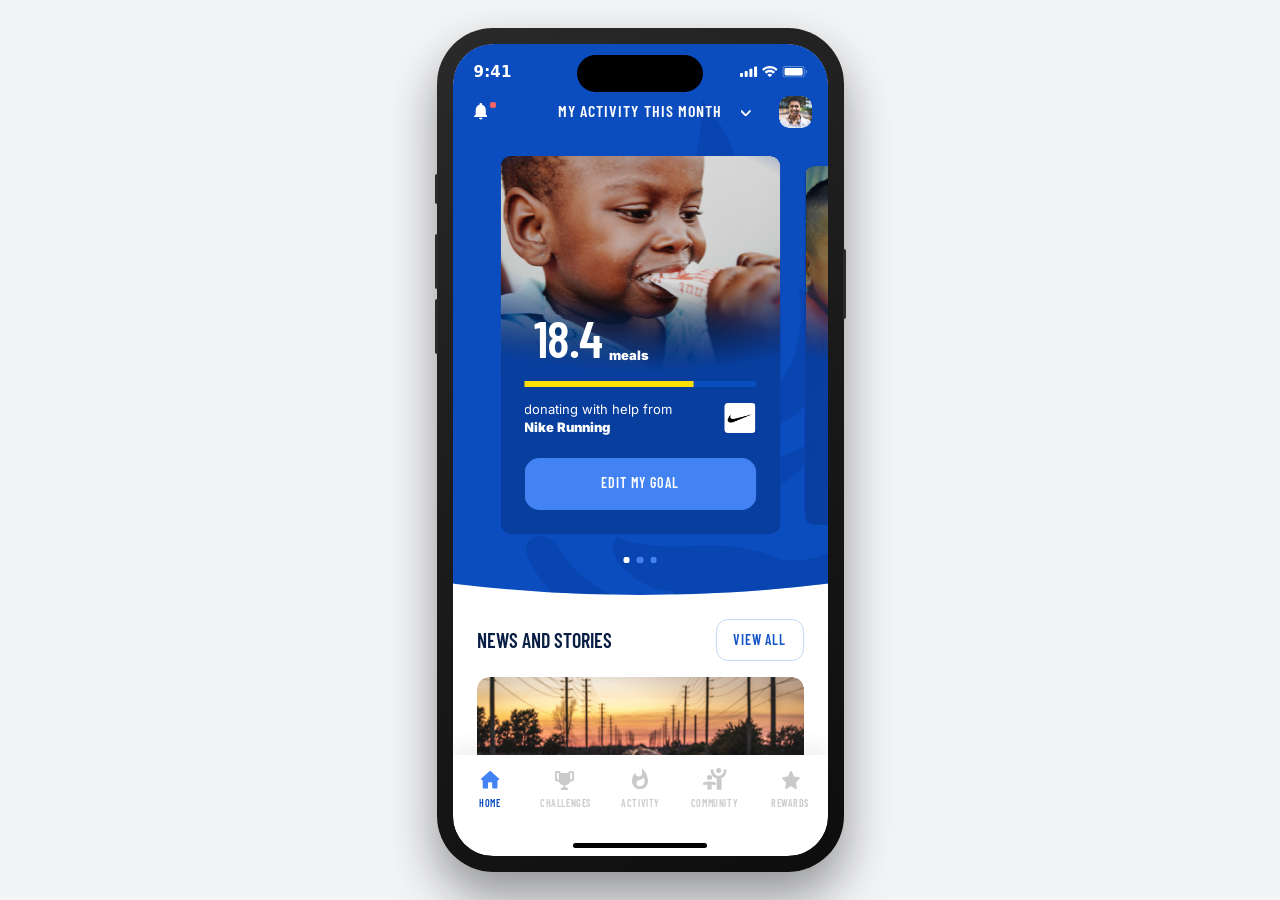
==== commit 75d2183b: "Update prototype: add notification bell icon to all screen nav bars Added the bell icon with red not" ====
--- a/prototype/burn-to-give/index.html
+++ b/prototype/burn-to-give/index.html
@@ -5,7 +5,7 @@
       <meta charset="UTF-8" />
       <meta name="viewport" content="width=device-width, initial-scale=1.0, viewport-fit=cover" />
       <title>Burn to Give Prototype</title>
-      <script type="module" crossorigin src="./assets/index-8MJyPYev.js"></script>
+      <script type="module" crossorigin src="./assets/index-2kFbsr_R.js"></script>
       <link rel="stylesheet" crossorigin href="./assets/index-BG4ksBqn.css">
     </head>
 
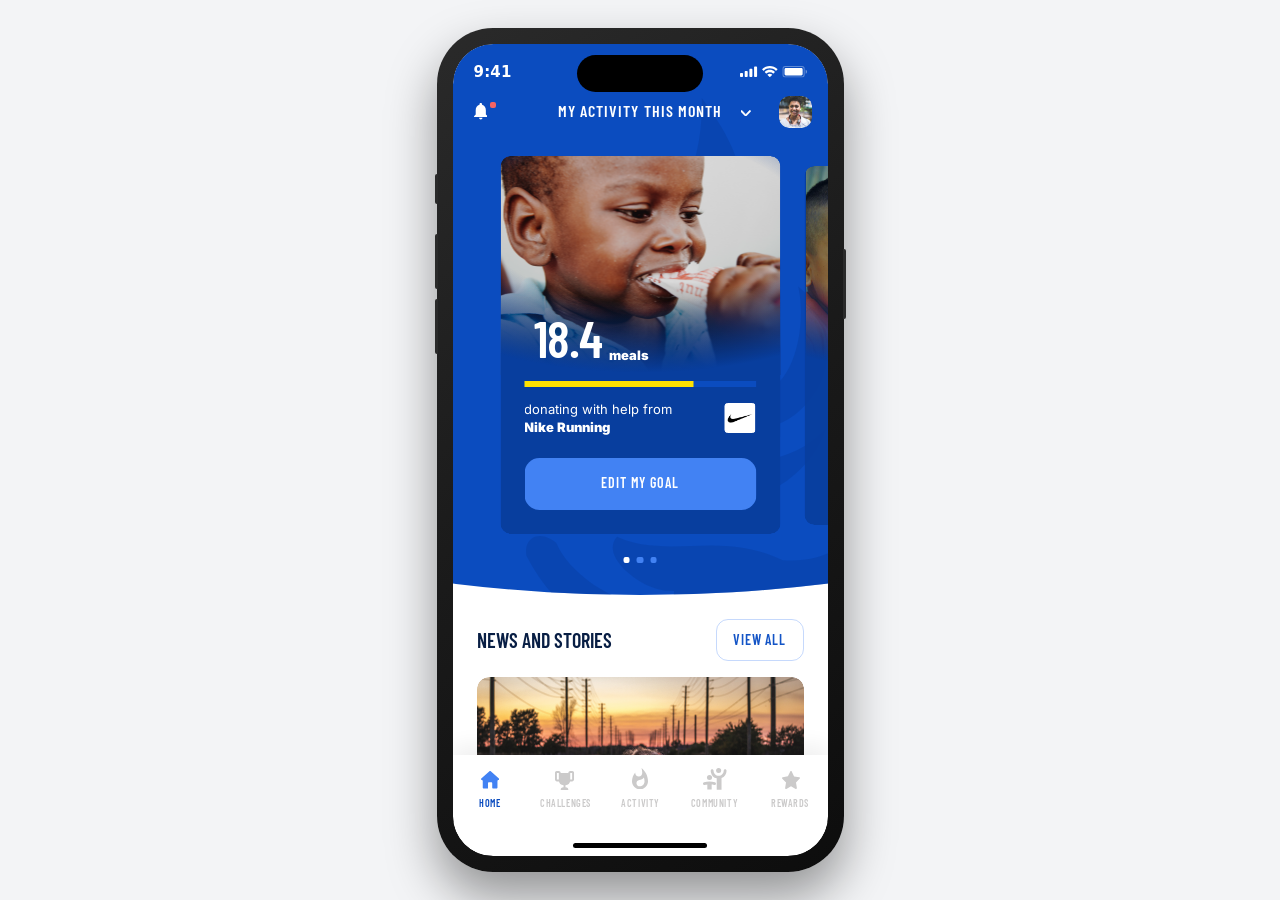
==== commit d90cba74: "Update prototype: tighten spacing between Suggested header and challenge cards Made-with: Cursor" ====
--- a/prototype/burn-to-give/index.html
+++ b/prototype/burn-to-give/index.html
@@ -5,8 +5,8 @@
       <meta charset="UTF-8" />
       <meta name="viewport" content="width=device-width, initial-scale=1.0, viewport-fit=cover" />
       <title>Burn to Give Prototype</title>
-      <script type="module" crossorigin src="./assets/index-2kFbsr_R.js"></script>
-      <link rel="stylesheet" crossorigin href="./assets/index-BG4ksBqn.css">
+      <script type="module" crossorigin src="./assets/index-a1joHsZz.js"></script>
+      <link rel="stylesheet" crossorigin href="./assets/index-D7vSlM8W.css">
     </head>
 
     <body>
--- a/prototype/burn-to-give/assets/index-D7vSlM8W.css
+++ b/prototype/burn-to-give/assets/index-D7vSlM8W.css
@@ -0,0 +1 @@
+@import"https://fonts.googleapis.com/css2?family=Barlow+Condensed:wght@600;700&family=Inter:wght@400;500;900&display=block";/*! tailwindcss v4.1.12 | MIT License | https://tailwindcss.com */@layer properties{@supports (((-webkit-hyphens:none)) and (not (margin-trim:inline))) or ((-moz-orient:inline) and (not (color:rgb(from red r g b)))){*,:before,:after,::backdrop{--tw-translate-x:0;--tw-translate-y:0;--tw-translate-z:0;--tw-scale-x:1;--tw-scale-y:1;--tw-scale-z:1;--tw-rotate-x:initial;--tw-rotate-y:initial;--tw-rotate-z:initial;--tw-skew-x:initial;--tw-skew-y:initial;--tw-space-x-reverse:0;--tw-border-style:solid;--tw-gradient-position:initial;--tw-gradient-from:#0000;--tw-gradient-via:#0000;--tw-gradient-to:#0000;--tw-gradient-stops:initial;--tw-gradient-via-stops:initial;--tw-gradient-from-position:0%;--tw-gradient-via-position:50%;--tw-gradient-to-position:100%;--tw-leading:initial;--tw-font-weight:initial;--tw-tracking:initial;--tw-ordinal:initial;--tw-slashed-zero:initial;--tw-numeric-figure:initial;--tw-numeric-spacing:initial;--tw-numeric-fraction:initial;--tw-shadow:0 0 #0000;--tw-shadow-color:initial;--tw-shadow-alpha:100%;--tw-inset-shadow:0 0 #0000;--tw-inset-shadow-color:initial;--tw-inset-shadow-alpha:100%;--tw-ring-color:initial;--tw-ring-shadow:0 0 #0000;--tw-inset-ring-color:initial;--tw-inset-ring-shadow:0 0 #0000;--tw-ring-inset:initial;--tw-ring-offset-width:0px;--tw-ring-offset-color:#fff;--tw-ring-offset-shadow:0 0 #0000;--tw-outline-style:solid;--tw-blur:initial;--tw-brightness:initial;--tw-contrast:initial;--tw-grayscale:initial;--tw-hue-rotate:initial;--tw-invert:initial;--tw-opacity:initial;--tw-saturate:initial;--tw-sepia:initial;--tw-drop-shadow:initial;--tw-drop-shadow-color:initial;--tw-drop-shadow-alpha:100%;--tw-drop-shadow-size:initial;--tw-duration:initial;--tw-ease:initial;--tw-content:"";--tw-animation-delay:0s;--tw-animation-direction:normal;--tw-animation-duration:initial;--tw-animation-fill-mode:none;--tw-animation-iteration-count:1;--tw-enter-blur:0;--tw-enter-opacity:1;--tw-enter-rotate:0;--tw-enter-scale:1;--tw-enter-translate-x:0;--tw-enter-translate-y:0;--tw-exit-blur:0;--tw-exit-opacity:1;--tw-exit-rotate:0;--tw-exit-scale:1;--tw-exit-translate-x:0;--tw-exit-translate-y:0}}}@font-face{font-family:GT Pressura Trial\:Bd;src:local(GT-Pressura-Bold-Trial),local(GT Pressura Trial Bold);font-weight:400;font-style:normal;font-display:block}@font-face{font-family:Neue Haas Unica\:Regular;src:local(NeueHaasUnicaPro-Regular),local(Neue Haas Unica Pro);font-weight:400;font-style:normal;font-display:block}@font-face{font-family:Neue Haas Unica\:Medium;src:local(NeueHaasUnicaPro-Medium),local(Neue Haas Unica Pro Medium);font-weight:400;font-style:normal;font-display:block}@font-face{font-family:Neue Haas Unica\:Black;src:local(NeueHaasUnicaPro-Black),local(Neue Haas Unica Pro Black);font-weight:400;font-style:normal;font-display:block}@font-face{font-family:Usual\:Regular;src:local(Usual-Regular),local(Usual);font-weight:400;font-style:normal;font-display:block}[class*=GT_Pressura_Trial]{font-family:Barlow Condensed,sans-serif!important;font-weight:600!important}[class*="Neue_Haas_Unica:Regular"]{font-family:Inter,sans-serif!important;font-weight:400!important}[class*="Neue_Haas_Unica:Medium"]{font-family:Inter,sans-serif!important;font-weight:500!important}[class*="Neue_Haas_Unica:Black"]{font-family:Inter,sans-serif!important;font-weight:900!important}[class*="Usual:Regular"]{font-family:Inter,sans-serif!important;font-weight:400!important}@layer theme{:root,:host{--font-sans:ui-sans-serif,system-ui,sans-serif,"Apple Color Emoji","Segoe UI Emoji","Segoe UI Symbol","Noto Color Emoji";--font-mono:ui-monospace,SFMono-Regular,Menlo,Monaco,Consolas,"Liberation Mono","Courier New",monospace;--color-gray-100:oklch(96.7% .003 264.542);--color-black:#000;--color-white:#fff;--spacing:.25rem;--container-sm:24rem;--container-lg:32rem;--text-xs:.75rem;--text-xs--line-height:calc(1/.75);--text-sm:.875rem;--text-sm--line-height:calc(1.25/.875);--text-base:1rem;--text-base--line-height: 1.5 ;--text-lg:1.125rem;--text-lg--line-height:calc(1.75/1.125);--text-xl:1.25rem;--text-2xl:1.5rem;--font-weight-normal:400;--font-weight-medium:500;--font-weight-semibold:600;--font-weight-bold:700;--tracking-tight:-.025em;--tracking-widest:.1em;--leading-relaxed:1.625;--radius-xs:.125rem;--ease-in-out:cubic-bezier(.4,0,.2,1);--animate-pulse:pulse 2s cubic-bezier(.4,0,.6,1)infinite;--aspect-video:16/9;--default-transition-duration:.15s;--default-transition-timing-function:cubic-bezier(.4,0,.2,1);--default-font-family:var(--font-sans);--default-mono-font-family:var(--font-mono);--color-border:var(--border)}}@layer base{*,:after,:before,::backdrop{box-sizing:border-box;border:0 solid;margin:0;padding:0}::file-selector-button{box-sizing:border-box;border:0 solid;margin:0;padding:0}html,:host{-webkit-text-size-adjust:100%;-moz-tab-size:4;tab-size:4;line-height:1.5;font-family:var(--default-font-family,ui-sans-serif,system-ui,sans-serif,"Apple Color Emoji","Segoe UI Emoji","Segoe UI Symbol","Noto Color Emoji");font-feature-settings:var(--default-font-feature-settings,normal);font-variation-settings:var(--default-font-variation-settings,normal);-webkit-tap-highlight-color:transparent}hr{height:0;color:inherit;border-top-width:1px}abbr:where([title]){-webkit-text-decoration:underline dotted;text-decoration:underline dotted}h1,h2,h3,h4,h5,h6{font-size:inherit;font-weight:inherit}a{color:inherit;-webkit-text-decoration:inherit;text-decoration:inherit}b,strong{font-weight:bolder}code,kbd,samp,pre{font-family:var(--default-mono-font-family,ui-monospace,SFMono-Regular,Menlo,Monaco,Consolas,"Liberation Mono","Courier New",monospace);font-feature-settings:var(--default-mono-font-feature-settings,normal);font-variation-settings:var(--default-mono-font-variation-settings,normal);font-size:1em}small{font-size:80%}sub,sup{vertical-align:baseline;font-size:75%;line-height:0;position:relative}sub{bottom:-.25em}sup{top:-.5em}table{text-indent:0;border-color:inherit;border-collapse:collapse}:-moz-focusring{outline:auto}progress{vertical-align:baseline}summary{display:list-item}ol,ul,menu{list-style:none}img,svg,video,canvas,audio,iframe,embed,object{vertical-align:middle;display:block}img,video{max-width:100%;height:auto}button,input,select,optgroup,textarea{font:inherit;font-feature-settings:inherit;font-variation-settings:inherit;letter-spacing:inherit;color:inherit;opacity:1;background-color:#0000;border-radius:0}::file-selector-button{font:inherit;font-feature-settings:inherit;font-variation-settings:inherit;letter-spacing:inherit;color:inherit;opacity:1;background-color:#0000;border-radius:0}:where(select:is([multiple],[size])) optgroup{font-weight:bolder}:where(select:is([multiple],[size])) optgroup option{padding-inline-start:20px}::file-selector-button{margin-inline-end:4px}::placeholder{opacity:1}@supports (not ((-webkit-appearance:-apple-pay-button))) or (contain-intrinsic-size:1px){::placeholder{color:currentColor}@supports (color:color-mix(in lab,red,red)){::placeholder{color:color-mix(in oklab,currentcolor 50%,transparent)}}}textarea{resize:vertical}::-webkit-search-decoration{-webkit-appearance:none}::-webkit-date-and-time-value{min-height:1lh;text-align:inherit}::-webkit-datetime-edit{display:inline-flex}::-webkit-datetime-edit-fields-wrapper{padding:0}::-webkit-datetime-edit{padding-block:0}::-webkit-datetime-edit-year-field{padding-block:0}::-webkit-datetime-edit-month-field{padding-block:0}::-webkit-datetime-edit-day-field{padding-block:0}::-webkit-datetime-edit-hour-field{padding-block:0}::-webkit-datetime-edit-minute-field{padding-block:0}::-webkit-datetime-edit-second-field{padding-block:0}::-webkit-datetime-edit-millisecond-field{padding-block:0}::-webkit-datetime-edit-meridiem-field{padding-block:0}::-webkit-calendar-picker-indicator{line-height:1}:-moz-ui-invalid{box-shadow:none}button,input:where([type=button],[type=reset],[type=submit]){-webkit-appearance:button;-moz-appearance:button;appearance:button}::file-selector-button{-webkit-appearance:button;-moz-appearance:button;appearance:button}::-webkit-inner-spin-button{height:auto}::-webkit-outer-spin-button{height:auto}[hidden]:where(:not([hidden=until-found])){display:none!important}*{border-color:var(--border);outline-color:var(--ring)}@supports (color:color-mix(in lab,red,red)){*{outline-color:color-mix(in oklab,var(--ring)50%,transparent)}}*{-webkit-user-select:none;user-select:none;-webkit-touch-callout:none}body{background-color:var(--background);color:var(--foreground)}#app-root{padding:max(20px,env(safe-area-inset-top))0 max(20px,env(safe-area-inset-bottom))}@media(max-width:767px){#app-root{padding:0!important}}html{font-size:var(--font-size)}h1{font-size:var(--text-2xl);font-weight:var(--font-weight-medium);line-height:1.5}h2{font-size:var(--text-xl);font-weight:var(--font-weight-medium);line-height:1.5}h3{font-size:var(--text-lg);font-weight:var(--font-weight-medium);line-height:1.5}h4,label,button{font-size:var(--text-base);font-weight:var(--font-weight-medium);line-height:1.5}input{font-size:var(--text-base);font-weight:var(--font-weight-normal);line-height:1.5}}@layer components;@layer utilities{.\@container\/card-header{container:card-header/inline-size}.pointer-events-none{pointer-events:none}.invisible{visibility:hidden}.visible{visibility:visible}.sr-only{clip:rect(0,0,0,0);white-space:nowrap;border-width:0;width:1px;height:1px;margin:-1px;padding:0;position:absolute;overflow:hidden}.absolute{position:absolute}.fixed{position:fixed}.relative{position:relative}.inset-0{inset:calc(var(--spacing)*0)}.inset-1\/4{top:25%;right:25%;bottom:25%;left:25%}.inset-\[-0\.94\%_-1\.5\%\]{top:-.94%;right:-1.5%;bottom:-.94%;left:-1.5%}.inset-\[-1\.15\%_-1\.88\%\]{top:-1.15%;right:-1.88%;bottom:-1.15%;left:-1.88%}.inset-\[-2\.5\%_-1\.68\%\]{top:-2.5%;right:-1.68%;bottom:-2.5%;left:-1.68%}.inset-\[-2\.5\%_-4\.17\%\]{top:-2.5%;right:-4.17%;bottom:-2.5%;left:-4.17%}.inset-\[-2\.38\%_0_2\.38\%_0\]{top:-2.38%;right:0;bottom:2.38%;left:0}.inset-\[-6\.25\%_-14\.06\%_-21\.88\%_-14\.06\%\]{top:-6.25%;right:-14.06%;bottom:-21.88%;left:-14.06%}.inset-\[-7\.78\%_-7\.69\%\]{top:-7.78%;right:-7.69%;bottom:-7.78%;left:-7.69%}.inset-\[-8\.97\%_-33\.04\%_8\.97\%_-28\.5\%\]{top:-8.97%;right:-33.04%;bottom:8.97%;left:-28.5%}.inset-\[0_-0\.13\%\]{top:0;right:-.13%;bottom:0;left:-.13%}.inset-\[0_-16\.81\%_22\.7\%_80\.91\%\]{top:0;right:-16.81%;bottom:22.7%;left:80.91%}.inset-\[0_0_-49\.25\%_0\]{top:0;right:0;bottom:-49.25%;left:0}.inset-\[0_0_0_80\%\]{top:0;right:0;bottom:0;left:80%}.inset-\[0_0_60\.38\%_68\.81\%\]{top:0;right:0;bottom:60.38%;left:68.81%}.inset-\[0_0_85\.47\%_82\.87\%\]{top:0;right:0;bottom:85.47%;left:82.87%}.inset-\[0_6\.67\%_0_49\.33\%\]{top:0;right:6.67%;bottom:0;left:49.33%}.inset-\[0_20\%_0_60\%\]{top:0;right:20%;bottom:0;left:60%}.inset-\[0_20\.24\%_81\.66\%_58\.29\%\]{top:0;right:20.24%;bottom:81.66%;left:58.29%}.inset-\[0_23\.65\%_22\.7\%_40\.46\%\]{top:0;right:23.65%;bottom:22.7%;left:40.46%}.inset-\[0_38\.91\%_50\.34\%_38\.91\%\]{top:0;right:38.91%;bottom:50.34%;left:38.91%}.inset-\[0_40\%\]{top:0;right:40%;bottom:0;left:40%}.inset-\[0_50\.15\%_0_0\]{top:0;right:50.15%;bottom:0;left:0}.inset-\[0_56\%_0_0\]{top:0;right:56%;bottom:0;left:0}.inset-\[0_60\%_0_20\%\]{top:0;right:60%;bottom:0;left:20%}.inset-\[0_64\.1\%_22\.7\%_0\]{top:0;right:64.1%;bottom:22.7%;left:0}.inset-\[0_80\%_0_0\]{top:0;right:80%;bottom:0;left:0}.inset-\[1\.93\%_6\.67\%_0_6\.67\%\]{top:1.93%;right:6.67%;bottom:0;left:6.67%}.inset-\[2\.32\%_4\.17\%_9\.55\%_4\.17\%\]{top:2.32%;right:4.17%;bottom:9.55%;left:4.17%}.inset-\[3\.17\%_5\.56\%_7\.94\%_5\.56\%\]{top:3.17%;right:5.56%;bottom:7.94%;left:5.56%}.inset-\[4px\]{top:4px;right:4px;bottom:4px;left:4px}.inset-\[6\.64\%_4\.01\%_3\.5\%_41\.48\%\]{top:6.64%;right:4.01%;bottom:3.5%;left:41.48%}.inset-\[6\.82\%_78\.95\%_2\.27\%_0\]{top:6.82%;right:78.95%;bottom:2.27%;left:0}.inset-\[6\.82\%_80\.3\%_2\.27\%_0\]{top:6.82%;right:80.3%;bottom:2.27%;left:0}.inset-\[6\.82\%_82\.22\%_2\.27\%_0\]{top:6.82%;right:82.22%;bottom:2.27%;left:0}.inset-\[8\.33\%_-12\.5\%_66\.67\%_87\.5\%\]{top:8.33%;right:-12.5%;bottom:66.67%;left:87.5%}.inset-\[8\.33\%_0_8\.33\%_87\.01\%\]{top:8.33%;right:0;bottom:8.33%;left:87.01%}.inset-\[9\.09\%_87\.62\%_0_0\]{top:9.09%;right:87.62%;bottom:0;left:0}.inset-\[9\.38\%_4\.48\%_6\.25\%_22\.52\%\]{top:9.38%;right:4.48%;bottom:6.25%;left:22.52%}.inset-\[14\.58\%_22\.76\%_16\.67\%_20\.83\%\]{top:14.58%;right:22.76%;bottom:16.67%;left:20.83%}.inset-\[15\.91\%_83\.82\%_64\.61\%_-1\.47\%\]{top:15.91%;right:83.82%;bottom:64.61%;left:-1.47%}.inset-\[16\.67\%\]{top:16.67%;right:16.67%;bottom:16.67%;left:16.67%}.inset-\[16\.67\%_29\.17\%\]{top:16.67%;right:29.17%;bottom:16.67%;left:29.17%}.inset-\[17\.46\%_28\.58\%_22\.34\%_28\.57\%\]{top:17.46%;right:28.58%;bottom:22.34%;left:28.57%}.inset-\[18\.07\%_0_6\.3\%_88\.79\%\]{top:18.07%;right:0;bottom:6.3%;left:88.79%}.inset-\[18\.07\%_7\.33\%_6\.3\%_81\.47\%\]{top:18.07%;right:7.33%;bottom:6.3%;left:81.47%}.inset-\[18\.07\%_14\.66\%_6\.3\%_74\.14\%\]{top:18.07%;right:14.66%;bottom:6.3%;left:74.14%}.inset-\[19\.4\%_33\.97\%_48\.12\%_34\.62\%\]{top:19.4%;right:33.97%;bottom:48.12%;left:34.62%}.inset-\[19\.4\%_40\%_48\.76\%_38\.67\%\]{top:19.4%;right:40%;bottom:48.76%;left:38.67%}.inset-\[23\.88\%_35\.47\%_60\.9\%_2\.45\%\]{top:23.88%;right:35.47%;bottom:60.9%;left:2.45%}.inset-\[23\.88\%_36\%_49\.48\%_36\%\]{top:23.88%;right:36%;bottom:49.48%;left:36%}.inset-\[23\.88\%_37\.33\%_47\.76\%_37\.33\%\]{top:23.88%;right:37.33%;bottom:47.76%;left:37.33%}.inset-\[23\.88\%_37\.33\%_49\.25\%_38\.67\%\]{top:23.88%;right:37.33%;bottom:49.25%;left:38.67%}.inset-\[28\.82\%_14\.39\%_0_0\]{top:28.82%;right:14.39%;bottom:0;left:0}.inset-\[29\.21\%_85\.6\%_34\.83\%_5\.87\%\]{top:29.21%;right:85.6%;bottom:34.83%;left:5.87%}.inset-\[31\.46\%_25\.6\%_58\.91\%_71\.2\%\]{top:31.46%;right:25.6%;bottom:58.91%;left:71.2%}.inset-\[31\.46\%_85\.6\%_32\.58\%_5\.87\%\]{top:31.46%;right:85.6%;bottom:32.58%;left:5.87%}.inset-\[31\.46\%_85\.6\%_35\.96\%_5\.87\%\]{top:31.46%;right:85.6%;bottom:35.96%;left:5.87%}.inset-\[32\.62\%_89\.33\%_50\.35\%_4\.27\%\]{top:32.62%;right:89.33%;bottom:50.35%;left:4.27%}.inset-\[38\.1\%_76\.15\%_38\.1\%_11\.01\%\]{top:38.1%;right:76.15%;bottom:38.1%;left:11.01%}.inset-\[38\.17\%_73\.42\%_55\.3\%_14\.61\%\]{top:38.17%;right:73.42%;bottom:55.3%;left:14.61%}.inset-\[38\.64\%_0_31\.82\%_97\.52\%\]{top:38.64%;right:0;bottom:31.82%;left:97.52%}.inset-\[40\.69\%_36\.17\%_44\.83\%_57\.45\%\]{top:40.69%;right:36.17%;bottom:44.83%;left:57.45%}.inset-\[40\.93\%_1\.36\%_37\.86\%_89\.46\%\]{top:40.93%;right:1.36%;bottom:37.86%;left:89.46%}.inset-\[42\.5\%_4\.27\%_17\.5\%_87\.2\%\]{top:42.5%;right:4.27%;bottom:17.5%;left:87.2%}.inset-\[44\.14\%_37\.69\%_48\.28\%_58\.97\%\]{top:44.14%;right:37.69%;bottom:48.28%;left:58.97%}.inset-\[46\.32\%_0_0_0\]{top:46.32%;right:0;bottom:0;left:0}.inset-\[47\.5\%_89\.33\%_22\.5\%_4\.27\%\]{top:47.5%;right:89.33%;bottom:22.5%;left:4.27%}.inset-\[51\.67\%_66\.95\%_41\.8\%_2\.7\%\]{top:51.67%;right:66.95%;bottom:41.8%;left:2.7%}.inset-\[53\.93\%_18\.93\%_33\.93\%_77\.87\%\]{top:53.93%;right:18.93%;bottom:33.93%;left:77.87%}.inset-\[54\.33\%_28\.75\%_30\.45\%_2\.45\%\]{top:54.33%;right:28.75%;bottom:30.45%;left:2.45%}.inset-\[58\.49\%_0_0_1\.22\%\]{top:58.49%;right:0;bottom:0;left:1.22%}.inset-\[60\%_20\.53\%_32\.5\%_76\.8\%\]{top:60%;right:20.53%;bottom:32.5%;left:76.8%}.inset-\[61\.7\%_3\.47\%_8\.51\%_3\.2\%\]{top:61.7%;right:3.47%;bottom:8.51%;left:3.2%}.inset-\[61\.29\%_6\.4\%_0_87\.47\%\]{top:61.29%;right:6.4%;bottom:0;left:87.47%}.inset-\[61\.29\%_89\.33\%_0_4\.27\%\]{top:61.29%;right:89.33%;bottom:0;left:4.27%}.inset-\[63\.64\%_69\.12\%_11\.82\%_13\.24\%\]{top:63.64%;right:69.12%;bottom:11.82%;left:13.24%}.inset-\[68\.25\%_0_0_68\.25\%\]{top:68.25%;right:0;bottom:0;left:68.25%}.inset-\[80\.19\%_3\.97\%_11\.8\%_73\.81\%\]{top:80.19%;right:3.97%;bottom:11.8%;left:73.81%}.inset-\[82\.05\%_34\.63\%_11\.42\%_37\.2\%\]{top:82.05%;right:34.63%;bottom:11.42%;left:37.2%}.inset-\[84\.78\%_39\.45\%_0_2\.45\%\]{top:84.78%;right:39.45%;bottom:0;left:2.45%}.inset-\[90\.63\%_87\.5\%_3\.13\%_3\.13\%\]{top:90.63%;right:87.5%;bottom:3.13%;left:3.13%}.inset-\[92\.59\%_0_0_0\.43\%\]{top:92.59%;right:0;bottom:0;left:.43%}.inset-\[92\.59\%_18\%_0_0\.43\%\]{top:92.59%;right:18%;bottom:0;left:.43%}.inset-\[92\.59\%_27\.01\%_0_0\.43\%\]{top:92.59%;right:27.01%;bottom:0;left:.43%}.inset-\[98\.88\%_0_0_0\]{top:98.88%;right:0;bottom:0;left:0}.inset-x-0{inset-inline:calc(var(--spacing)*0)}.inset-y-0{inset-block:calc(var(--spacing)*0)}.-top-12{top:calc(var(--spacing)*-12)}.top-0{top:calc(var(--spacing)*0)}.top-1\.5{top:calc(var(--spacing)*1.5)}.top-1\/2{top:50%}.top-1\/4{top:25%}.top-3\.5{top:calc(var(--spacing)*3.5)}.top-4{top:calc(var(--spacing)*4)}.top-\[-35\.14px\]{top:-35.14px}.top-\[-37px\]{top:-37px}.top-\[-601px\]{top:-601px}.top-\[-674px\]{top:-674px}.top-\[1px\]{top:1px}.top-\[5\.17px\]{top:5.17px}.top-\[8px\]{top:8px}.top-\[11px\]{top:11px}.top-\[12px\]{top:12px}.top-\[16px\]{top:16px}.top-\[17\.33px\]{top:17.33px}.top-\[18px\]{top:18px}.top-\[20px\]{top:20px}.top-\[21px\]{top:21px}.top-\[22px\]{top:22px}.top-\[24px\]{top:24px}.top-\[28px\]{top:28px}.top-\[30px\]{top:30px}.top-\[31px\]{top:31px}.top-\[38px\]{top:38px}.top-\[50\%\]{top:50%}.top-\[58px\]{top:58px}.top-\[60\%\]{top:60%}.top-\[74px\]{top:74px}.top-\[80px\]{top:80px}.top-\[89px\]{top:89px}.top-\[90\.63\%\]{top:90.63%}.top-\[96px\]{top:96px}.top-\[98px\]{top:98px}.top-\[104px\]{top:104px}.top-\[107px\]{top:107px}.top-\[111px\]{top:111px}.top-\[120px\]{top:120px}.top-\[137px\]{top:137px}.top-\[150px\]{top:150px}.top-\[152\.91px\]{top:152.91px}.top-\[154px\]{top:154px}.top-\[165px\]{top:165px}.top-\[177px\]{top:177px}.top-\[188px\]{top:188px}.top-\[193px\]{top:193px}.top-\[213\.69px\]{top:213.69px}.top-\[222px\]{top:222px}.top-\[223px\]{top:223px}.top-\[231\.74px\]{top:231.74px}.top-\[244px\]{top:244px}.top-\[261px\]{top:261px}.top-\[286\.82px\]{top:286.82px}.top-\[288px\]{top:288px}.top-\[302px\]{top:302px}.top-\[336px\]{top:336px}.top-\[348px\]{top:348px}.top-\[355px\]{top:355px}.top-\[394px\]{top:394px}.top-\[413px\]{top:413px}.top-\[483px\]{top:483px}.top-\[500px\]{top:500px}.top-\[513px\]{top:513px}.top-\[562px\]{top:562px}.top-\[575px\]{top:575px}.top-\[595px\]{top:595px}.top-\[623px\]{top:623px}.top-\[643px\]{top:643px}.top-\[653px\]{top:653px}.top-\[711px\]{top:711px}.top-\[742px\]{top:742px}.top-\[751px\]{top:751px}.top-\[771px\]{top:771px}.top-\[906px\]{top:906px}.top-\[994px\]{top:994px}.top-\[1077px\]{top:1077px}.top-\[1097px\]{top:1097px}.top-\[1101px\]{top:1101px}.top-\[1210px\]{top:1210px}.top-\[1530px\]{top:1530px}.top-\[calc\(50\%\+2\.5px\)\]{top:calc(50% + 2.5px)}.top-\[calc\(50\%\+3\.5px\)\]{top:calc(50% + 3.5px)}.top-\[calc\(50\%\+4px\)\]{top:calc(50% + 4px)}.top-\[calc\(50\%\+5\.5px\)\]{top:calc(50% + 5.5px)}.top-\[calc\(50\%\+6px\)\]{top:calc(50% + 6px)}.top-\[calc\(50\%\+7\.5px\)\]{top:calc(50% + 7.5px)}.top-\[calc\(50\%\+8\.5px\)\]{top:calc(50% + 8.5px)}.top-\[calc\(50\%\+9px\)\]{top:calc(50% + 9px)}.top-\[calc\(50\%\+12px\)\]{top:calc(50% + 12px)}.top-\[calc\(50\%\+20\.5px\)\]{top:calc(50% + 20.5px)}.top-\[calc\(50\%\+54\.5px\)\]{top:calc(50% + 54.5px)}.top-\[calc\(50\%\+57\.5px\)\]{top:calc(50% + 57.5px)}.top-\[calc\(50\%-1px\)\]{top:calc(50% - 1px)}.top-\[calc\(50\%-7\.5px\)\]{top:calc(50% - 7.5px)}.top-\[calc\(50\%-7px\)\]{top:calc(50% - 7px)}.top-\[calc\(50\%-9px\)\]{top:calc(50% - 9px)}.top-\[calc\(50\%-16\.15px\)\]{top:calc(50% - 16.15px)}.top-\[calc\(50\%-18px\)\]{top:calc(50% - 18px)}.top-\[calc\(50\%-21\.5px\)\]{top:calc(50% - 21.5px)}.top-\[calc\(50\%-22\.5px\)\]{top:calc(50% - 22.5px)}.top-\[calc\(50\%-22\.8px\)\]{top:calc(50% - 22.8px)}.top-\[calc\(50\%-22px\)\]{top:calc(50% - 22px)}.top-\[calc\(50\%-23\.5px\)\]{top:calc(50% - 23.5px)}.top-\[calc\(50\%-40\.5px\)\]{top:calc(50% - 40.5px)}.top-\[calc\(50\%-43\.5px\)\]{top:calc(50% - 43.5px)}.top-\[calc\(50\%-43px\)\]{top:calc(50% - 43px)}.top-\[calc\(50\%-44\.82px\)\]{top:calc(50% - 44.82px)}.top-\[calc\(50\%-45px\)\]{top:calc(50% - 45px)}.top-\[calc\(50\%-54px\)\]{top:calc(50% - 54px)}.top-\[calc\(50\%-55\.5px\)\]{top:calc(50% - 55.5px)}.top-\[calc\(50\%-104\.5px\)\]{top:calc(50% - 104.5px)}.top-\[calc\(50\%-133\.5px\)\]{top:calc(50% - 133.5px)}.top-full{top:100%}.-right-12{right:calc(var(--spacing)*-12)}.right-0{right:calc(var(--spacing)*0)}.right-1{right:calc(var(--spacing)*1)}.right-1\/2{right:50%}.right-2{right:calc(var(--spacing)*2)}.right-3{right:calc(var(--spacing)*3)}.right-4{right:calc(var(--spacing)*4)}.right-\[-12px\]{right:-12px}.right-\[-14\.25\%\]{right:-14.25%}.right-\[0\.15\%\]{right:.15%}.right-\[0\.83\%\]{right:.83%}.right-\[2px\]{right:2px}.right-\[6\.4\%\]{right:6.4%}.right-\[8px\]{right:8px}.right-\[9\.33\%\]{right:9.33%}.right-\[13\%\]{right:13%}.right-\[13\.33\%\]{right:13.33%}.right-\[14\.67px\]{right:14.67px}.right-\[16\.67\%\]{right:16.67%}.right-\[16px\]{right:16px}.right-\[17\.67\%\]{right:17.67%}.right-\[18px\]{right:18px}.right-\[20\%\]{right:20%}.right-\[20\.63\%\]{right:20.63%}.right-\[21\%\]{right:21%}.right-\[21\.4\%\]{right:21.4%}.right-\[21\.33\%\]{right:21.33%}.right-\[24px\]{right:24px}.right-\[25\.2\%\]{right:25.2%}.right-\[26\.21\%\]{right:26.21%}.right-\[26\.52\%\]{right:26.52%}.right-\[29\%\]{right:29%}.right-\[32\%\]{right:32%}.right-\[33\.33\%\]{right:33.33%}.right-\[34\.21\%\]{right:34.21%}.right-\[34\.92\%\]{right:34.92%}.right-\[34\.95\%\]{right:34.95%}.right-\[35\.73\%\]{right:35.73%}.right-\[37\.88\%\]{right:37.88%}.right-\[38\.53\%\]{right:38.53%}.right-\[38\.89\%\]{right:38.89%}.right-\[41\.27\%\]{right:41.27%}.right-\[42\.49\%\]{right:42.49%}.right-\[46\.98\%\]{right:46.98%}.right-\[49\.24\%\]{right:49.24%}.right-\[54\.13\%\]{right:54.13%}.right-\[61\.46\%\]{right:61.46%}.right-\[62\.02\%\]{right:62.02%}.right-\[63\.3\%\]{right:63.3%}.right-\[65\.63\%\]{right:65.63%}.right-\[66\%\]{right:66%}.right-\[66\.67\%\]{right:66.67%}.right-\[68\.8\%\]{right:68.8%}.right-\[69\.11\%\]{right:69.11%}.right-\[70\.93\%\]{right:70.93%}.right-\[74\.67\%\]{right:74.67%}.right-\[76\.98\%\]{right:76.98%}.-bottom-12{bottom:calc(var(--spacing)*-12)}.bottom-0{bottom:calc(var(--spacing)*0)}.bottom-1\/4{bottom:25%}.bottom-\[2px\]{bottom:2px}.bottom-\[3\.13\%\]{bottom:3.13%}.bottom-\[8px\]{bottom:8px}.bottom-\[16px\]{bottom:16px}.bottom-\[20px\]{bottom:20px}.bottom-\[34px\]{bottom:34px}.bottom-\[40px\]{bottom:40px}.bottom-\[101px\]{bottom:101px}.bottom-\[115px\]{bottom:115px}.-left-12{left:calc(var(--spacing)*-12)}.left-0{left:calc(var(--spacing)*0)}.left-1{left:calc(var(--spacing)*1)}.left-1\/2{left:50%}.left-1\/4{left:25%}.left-2{left:calc(var(--spacing)*2)}.left-\[-0\.5px\]{left:-.5px}.left-\[-1\.49px\]{left:-1.49px}.left-\[-1\.57px\]{left:-1.57px}.left-\[-4\.75px\]{left:-4.75px}.left-\[-13\.24\%\]{left:-13.24%}.left-\[-756px\]{left:-756px}.left-\[0\.24\%\]{left:.24%}.left-\[0\.64\%\]{left:.64%}.left-\[1px\]{left:1px}.left-\[2\.56\%\]{left:2.56%}.left-\[5\.2\%\]{left:5.2%}.left-\[5\.33\%\]{left:5.33%}.left-\[6\.67\%\]{left:6.67%}.left-\[6px\]{left:6px}.left-\[8px\]{left:8px}.left-\[10\.67\%\]{left:10.67%}.left-\[12\%\]{left:12%}.left-\[12\.12\%\]{left:12.12%}.left-\[12\.45px\]{left:12.45px}.left-\[12\.88\%\]{left:12.88%}.left-\[16px\]{left:16px}.left-\[18px\]{left:18px}.left-\[19\.5\%\]{left:19.5%}.left-\[19\.84\%\]{left:19.84%}.left-\[20\%\]{left:20%}.left-\[20\.27\%\]{left:20.27%}.left-\[20px\]{left:20px}.left-\[21\.05\%\]{left:21.05%}.left-\[21\.85px\]{left:21.85px}.left-\[21px\]{left:21px}.left-\[22\.06\%\]{left:22.06%}.left-\[22\.8px\]{left:22.8px}.left-\[22\.67\%\]{left:22.67%}.left-\[23px\]{left:23px}.left-\[24px\]{left:24px}.left-\[25\.2\%\]{left:25.2%}.left-\[25px\]{left:25px}.left-\[28\.44\%\]{left:28.44%}.left-\[31\.53\%\]{left:31.53%}.left-\[32\%\]{left:32%}.left-\[32px\]{left:32px}.left-\[33\.68\%\]{left:33.68%}.left-\[34\.21\%\]{left:34.21%}.left-\[35\.71\%\]{left:35.71%}.left-\[35\.73\%\]{left:35.73%}.left-\[35\.87\%\]{left:35.87%}.left-\[36\.76\%\]{left:36.76%}.left-\[37\%\]{left:37%}.left-\[38\.53\%\]{left:38.53%}.left-\[38\.89\%\]{left:38.89%}.left-\[38px\]{left:38px}.left-\[40\.77\%\]{left:40.77%}.left-\[42\.86\%\]{left:42.86%}.left-\[43\.02\%\]{left:43.02%}.left-\[47\.5px\]{left:47.5px}.left-\[48px\]{left:48px}.left-\[50\%\]{left:50%}.left-\[56\%\]{left:56%}.left-\[56\.67\%\]{left:56.67%}.left-\[68\%\]{left:68%}.left-\[71px\]{left:71px}.left-\[72px\]{left:72px}.left-\[75\.47\%\]{left:75.47%}.left-\[76px\]{left:76px}.left-\[82\.13\%\]{left:82.13%}.left-\[83\.48\%\]{left:83.48%}.left-\[148px\]{left:148px}.left-\[211px\]{left:211px}.left-\[212px\]{left:212px}.left-\[263px\]{left:263px}.left-\[287px\]{left:287px}.left-\[307px\]{left:307px}.left-\[350px\]{left:350px}.left-\[352px\]{left:352px}.left-\[calc\(50\%\+0\.5px\)\]{left:calc(50% + .5px)}.isolate{isolation:isolate}.z-0{z-index:0}.z-10{z-index:10}.z-19{z-index:19}.z-20{z-index:20}.z-25{z-index:25}.z-30{z-index:30}.z-40{z-index:40}.z-50{z-index:50}.z-\[1\]{z-index:1}.z-\[15\]{z-index:15}.col-start-2{grid-column-start:2}.row-span-2{grid-row:span 2/span 2}.row-start-1{grid-row-start:1}.-mx-1{margin-inline:calc(var(--spacing)*-1)}.mx-0{margin-inline:calc(var(--spacing)*0)}.mx-2{margin-inline:calc(var(--spacing)*2)}.mx-3\.5{margin-inline:calc(var(--spacing)*3.5)}.mx-\[24px\]{margin-inline:24px}.mx-\[26px\]{margin-inline:26px}.mx-auto{margin-inline:auto}.my-0\.5{margin-block:calc(var(--spacing)*.5)}.my-1{margin-block:calc(var(--spacing)*1)}.-mt-4{margin-top:calc(var(--spacing)*-4)}.mt-0{margin-top:calc(var(--spacing)*0)}.mt-1\.5{margin-top:calc(var(--spacing)*1.5)}.mt-2{margin-top:calc(var(--spacing)*2)}.mt-4{margin-top:calc(var(--spacing)*4)}.mt-\[-2px\]{margin-top:-2px}.mt-\[2px\]{margin-top:2px}.mt-\[4px\]{margin-top:4px}.mt-\[6px\]{margin-top:6px}.mt-\[8px\]{margin-top:8px}.mt-\[10px\]{margin-top:10px}.mt-\[12px\]{margin-top:12px}.mt-\[16px\]{margin-top:16px}.mt-\[18px\]{margin-top:18px}.mt-\[20px\]{margin-top:20px}.mt-\[24px\]{margin-top:24px}.mt-\[25px\]{margin-top:25px}.mt-\[27px\]{margin-top:27px}.mt-\[28px\]{margin-top:28px}.mt-\[30px\]{margin-top:30px}.mt-\[32px\]{margin-top:32px}.mt-\[56px\]{margin-top:56px}.mt-\[80px\]{margin-top:80px}.mt-auto{margin-top:auto}.mb-0{margin-bottom:calc(var(--spacing)*0)}.mb-\[2px\]{margin-bottom:2px}.mb-\[4px\]{margin-bottom:4px}.mb-\[8px\]{margin-bottom:8px}.mb-\[12px\]{margin-bottom:12px}.mb-\[16px\]{margin-bottom:16px}.mb-\[20px\]{margin-bottom:20px}.mb-\[24px\]{margin-bottom:24px}.-ml-4{margin-left:calc(var(--spacing)*-4)}.ml-1{margin-left:calc(var(--spacing)*1)}.ml-\[4px\]{margin-left:4px}.ml-\[42px\]{margin-left:42px}.ml-\[44px\]{margin-left:44px}.ml-\[71px\]{margin-left:71px}.ml-auto{margin-left:auto}.line-clamp-1{-webkit-line-clamp:1;-webkit-box-orient:vertical;display:-webkit-box;overflow:hidden}.line-clamp-3{-webkit-line-clamp:3;-webkit-box-orient:vertical;display:-webkit-box;overflow:hidden}.block{display:block}.contents{display:contents}.flex{display:flex}.grid{display:grid}.hidden{display:none}.inline-block{display:inline-block}.inline-flex{display:inline-flex}.table{display:table}.table-caption{display:table-caption}.table-cell{display:table-cell}.table-row{display:table-row}.field-sizing-content{field-sizing:content}.aspect-square{aspect-ratio:1}.aspect-video{aspect-ratio:var(--aspect-video)}.size-2{width:calc(var(--spacing)*2);height:calc(var(--spacing)*2)}.size-2\.5{width:calc(var(--spacing)*2.5);height:calc(var(--spacing)*2.5)}.size-3{width:calc(var(--spacing)*3);height:calc(var(--spacing)*3)}.size-3\.5{width:calc(var(--spacing)*3.5);height:calc(var(--spacing)*3.5)}.size-4{width:calc(var(--spacing)*4);height:calc(var(--spacing)*4)}.size-7{width:calc(var(--spacing)*7);height:calc(var(--spacing)*7)}.size-8{width:calc(var(--spacing)*8);height:calc(var(--spacing)*8)}.size-9{width:calc(var(--spacing)*9);height:calc(var(--spacing)*9)}.size-10{width:calc(var(--spacing)*10);height:calc(var(--spacing)*10)}.size-\[6\.327px\]{width:6.327px;height:6.327px}.size-\[19px\]{width:19px;height:19px}.size-\[24px\]{width:24px;height:24px}.size-\[64px\]{width:64px;height:64px}.size-\[126px\]{width:126px;height:126px}.size-\[132px\]{width:132px;height:132px}.size-full{width:100%;height:100%}.h-1\.5{height:calc(var(--spacing)*1.5)}.h-2{height:calc(var(--spacing)*2)}.h-2\.5{height:calc(var(--spacing)*2.5)}.h-4{height:calc(var(--spacing)*4)}.h-5{height:calc(var(--spacing)*5)}.h-7{height:calc(var(--spacing)*7)}.h-8{height:calc(var(--spacing)*8)}.h-9{height:calc(var(--spacing)*9)}.h-10{height:calc(var(--spacing)*10)}.h-12{height:calc(var(--spacing)*12)}.h-\[1\.15rem\]{height:1.15rem}.h-\[5\.698px\]{height:5.698px}.h-\[5px\]{height:5px}.h-\[6px\]{height:6px}.h-\[9px\]{height:9px}.h-\[10px\]{height:10px}.h-\[11\.089px\]{height:11.089px}.h-\[11\.335px\]{height:11.335px}.h-\[11px\]{height:11px}.h-\[13px\]{height:13px}.h-\[16px\]{height:16px}.h-\[18px\]{height:18px}.h-\[20px\]{height:20px}.h-\[21px\]{height:21px}.h-\[22px\]{height:22px}.h-\[24px\]{height:24px}.h-\[30\%\]{height:30%}.h-\[32\.3px\]{height:32.3px}.h-\[32px\]{height:32px}.h-\[34px\]{height:34px}.h-\[36px\]{height:36px}.h-\[37px\]{height:37px}.h-\[38px\]{height:38px}.h-\[40px\]{height:40px}.h-\[42px\]{height:42px}.h-\[43px\]{height:43px}.h-\[44px\]{height:44px}.h-\[45\.6px\]{height:45.6px}.h-\[48px\]{height:48px}.h-\[49\.386px\]{height:49.386px}.h-\[52px\]{height:52px}.h-\[55px\]{height:55px}.h-\[56px\]{height:56px}.h-\[62px\]{height:62px}.h-\[66px\]{height:66px}.h-\[67px\]{height:67px}.h-\[72px\]{height:72px}.h-\[76px\]{height:76px}.h-\[80px\]{height:80px}.h-\[81px\]{height:81px}.h-\[88px\]{height:88px}.h-\[89px\]{height:89px}.h-\[91px\]{height:91px}.h-\[96px\]{height:96px}.h-\[98px\]{height:98px}.h-\[106px\]{height:106px}.h-\[110px\]{height:110px}.h-\[120px\]{height:120px}.h-\[126px\]{height:126px}.h-\[132px\]{height:132px}.h-\[133px\]{height:133px}.h-\[141px\]{height:141px}.h-\[145px\]{height:145px}.h-\[154px\]{height:154px}.h-\[155px\]{height:155px}.h-\[178px\]{height:178px}.h-\[190px\]{height:190px}.h-\[200px\]{height:200px}.h-\[207\.992px\]{height:207.992px}.h-\[219px\]{height:219px}.h-\[229px\]{height:229px}.h-\[240px\]{height:240px}.h-\[289px\]{height:289px}.h-\[302\.016px\]{height:302.016px}.h-\[318px\]{height:318px}.h-\[359px\]{height:359px}.h-\[378px\]{height:378px}.h-\[478px\]{height:478px}.h-\[551px\]{height:551px}.h-\[1152px\]{height:1152px}.h-\[calc\(100\%-1px\)\]{height:calc(100% - 1px)}.h-\[var\(--radix-navigation-menu-viewport-height\)\]{height:var(--radix-navigation-menu-viewport-height)}.h-\[var\(--radix-select-trigger-height\)\]{height:var(--radix-select-trigger-height)}.h-auto{height:auto}.h-full{height:100%}.h-px{height:1px}.h-svh{height:100svh}.max-h-\(--radix-context-menu-content-available-height\){max-height:var(--radix-context-menu-content-available-height)}.max-h-\(--radix-dropdown-menu-content-available-height\){max-height:var(--radix-dropdown-menu-content-available-height)}.max-h-\(--radix-select-content-available-height\){max-height:var(--radix-select-content-available-height)}.max-h-\[300px\]{max-height:300px}.min-h-0{min-height:calc(var(--spacing)*0)}.min-h-4{min-height:calc(var(--spacing)*4)}.min-h-16{min-height:calc(var(--spacing)*16)}.min-h-svh{min-height:100svh}.w-\(--sidebar-width\){width:var(--sidebar-width)}.w-0{width:calc(var(--spacing)*0)}.w-1{width:calc(var(--spacing)*1)}.w-2{width:calc(var(--spacing)*2)}.w-2\.5{width:calc(var(--spacing)*2.5)}.w-3{width:calc(var(--spacing)*3)}.w-3\/4{width:75%}.w-4{width:calc(var(--spacing)*4)}.w-5{width:calc(var(--spacing)*5)}.w-8{width:calc(var(--spacing)*8)}.w-9{width:calc(var(--spacing)*9)}.w-64{width:calc(var(--spacing)*64)}.w-72{width:calc(var(--spacing)*72)}.w-\[6px\]{width:6px}.w-\[8px\]{width:8px}.w-\[10px\]{width:10px}.w-\[12px\]{width:12px}.w-\[14px\]{width:14px}.w-\[22px\]{width:22px}.w-\[23px\]{width:23px}.w-\[24px\]{width:24px}.w-\[28\.426px\]{width:28.426px}.w-\[32px\]{width:32px}.w-\[34px\]{width:34px}.w-\[40px\]{width:40px}.w-\[50px\]{width:50px}.w-\[52px\]{width:52px}.w-\[54px\]{width:54px}.w-\[55px\]{width:55px}.w-\[56px\]{width:56px}.w-\[58\.9px\]{width:58.9px}.w-\[60px\]{width:60px}.w-\[66\.661px\]{width:66.661px}.w-\[68px\]{width:68px}.w-\[72px\]{width:72px}.w-\[73px\]{width:73px}.w-\[77px\]{width:77px}.w-\[80px\]{width:80px}.w-\[88px\]{width:88px}.w-\[100px\]{width:100px}.w-\[102px\]{width:102px}.w-\[116px\]{width:116px}.w-\[121px\]{width:121px}.w-\[126px\]{width:126px}.w-\[132px\]{width:132px}.w-\[134px\]{width:134px}.w-\[220\.4px\]{width:220.4px}.w-\[225\.15px\]{width:225.15px}.w-\[231px\]{width:231px}.w-\[232px\]{width:232px}.w-\[233px\]{width:233px}.w-\[256px\]{width:256px}.w-\[263px\]{width:263px}.w-\[264px\]{width:264px}.w-\[266px\]{width:266px}.w-\[269\.8px\]{width:269.8px}.w-\[269\.797px\]{width:269.797px}.w-\[280px\]{width:280px}.w-\[283\.996px\]{width:283.996px}.w-\[284px\]{width:284px}.w-\[300px\]{width:300px}.w-\[327px\]{width:327px}.w-\[329px\]{width:329px}.w-\[343px\]{width:343px}.w-\[375px\]{width:375px}.w-\[410px\]{width:410px}.w-\[1886px\]{width:1886px}.w-auto{width:auto}.w-fit{width:fit-content}.w-full{width:100%}.w-max{width:max-content}.w-px{width:1px}.max-w-\(--skeleton-width\){max-width:var(--skeleton-width)}.max-w-\[calc\(100\%-2rem\)\]{max-width:calc(100% - 2rem)}.max-w-max{max-width:max-content}.max-w-none{max-width:none}.min-w-0{min-width:calc(var(--spacing)*0)}.min-w-5{min-width:calc(var(--spacing)*5)}.min-w-8{min-width:calc(var(--spacing)*8)}.min-w-9{min-width:calc(var(--spacing)*9)}.min-w-10{min-width:calc(var(--spacing)*10)}.min-w-\[8rem\]{min-width:8rem}.min-w-\[12rem\]{min-width:12rem}.min-w-\[var\(--radix-select-trigger-width\)\]{min-width:var(--radix-select-trigger-width)}.flex-1{flex:1}.flex-none{flex:none}.flex-shrink-0,.shrink-0{flex-shrink:0}.grow{flex-grow:1}.grow-0{flex-grow:0}.basis-full{flex-basis:100%}.caption-bottom{caption-side:bottom}.border-collapse{border-collapse:collapse}.origin-\(--radix-context-menu-content-transform-origin\){transform-origin:var(--radix-context-menu-content-transform-origin)}.origin-\(--radix-dropdown-menu-content-transform-origin\){transform-origin:var(--radix-dropdown-menu-content-transform-origin)}.origin-\(--radix-hover-card-content-transform-origin\){transform-origin:var(--radix-hover-card-content-transform-origin)}.origin-\(--radix-menubar-content-transform-origin\){transform-origin:var(--radix-menubar-content-transform-origin)}.origin-\(--radix-popover-content-transform-origin\){transform-origin:var(--radix-popover-content-transform-origin)}.origin-\(--radix-select-content-transform-origin\){transform-origin:var(--radix-select-content-transform-origin)}.origin-\(--radix-tooltip-content-transform-origin\){transform-origin:var(--radix-tooltip-content-transform-origin)}.origin-top{transform-origin:top}.-translate-x-1\/2{--tw-translate-x: -50% ;translate:var(--tw-translate-x)var(--tw-translate-y)}.-translate-x-px{--tw-translate-x:-1px;translate:var(--tw-translate-x)var(--tw-translate-y)}.translate-x-\[-50\%\]{--tw-translate-x:-50%;translate:var(--tw-translate-x)var(--tw-translate-y)}.translate-x-px{--tw-translate-x:1px;translate:var(--tw-translate-x)var(--tw-translate-y)}.-translate-y-1\/2{--tw-translate-y: -50% ;translate:var(--tw-translate-x)var(--tw-translate-y)}.translate-y-0\.5{--tw-translate-y:calc(var(--spacing)*.5);translate:var(--tw-translate-x)var(--tw-translate-y)}.translate-y-\[-50\%\]{--tw-translate-y:-50%;translate:var(--tw-translate-x)var(--tw-translate-y)}.translate-y-\[calc\(-50\%_-_2px\)\]{--tw-translate-y: calc(-50% - 2px) ;translate:var(--tw-translate-x)var(--tw-translate-y)}.-scale-y-100{--tw-scale-y: -100% ;scale:var(--tw-scale-x)var(--tw-scale-y)}.rotate-45{rotate:45deg}.rotate-90{rotate:90deg}.rotate-180{rotate:180deg}.transform{transform:var(--tw-rotate-x,)var(--tw-rotate-y,)var(--tw-rotate-z,)var(--tw-skew-x,)var(--tw-skew-y,)}.animate-caret-blink{animation:1.25s ease-out infinite caret-blink}.animate-in{animation:enter var(--tw-animation-duration,var(--tw-duration,.15s))var(--tw-ease,ease)var(--tw-animation-delay,0s)var(--tw-animation-iteration-count,1)var(--tw-animation-direction,normal)var(--tw-animation-fill-mode,none)}.animate-pulse{animation:var(--animate-pulse)}.cursor-default{cursor:default}.cursor-pointer{cursor:pointer}.touch-none{touch-action:none}.resize{resize:both}.resize-none{resize:none}.scroll-my-1{scroll-margin-block:calc(var(--spacing)*1)}.scroll-py-1{scroll-padding-block:calc(var(--spacing)*1)}.list-none{list-style-type:none}.auto-rows-min{grid-auto-rows:min-content}.grid-cols-\[0_1fr\]{grid-template-columns:0 1fr}.grid-rows-\[auto_auto\]{grid-template-rows:auto auto}.flex-col{flex-direction:column}.flex-col-reverse{flex-direction:column-reverse}.flex-row{flex-direction:row}.flex-wrap{flex-wrap:wrap}.items-baseline{align-items:baseline}.items-center{align-items:center}.items-end{align-items:flex-end}.items-start{align-items:flex-start}.items-stretch{align-items:stretch}.justify-between{justify-content:space-between}.justify-center{justify-content:center}.justify-end{justify-content:flex-end}.justify-items-start{justify-items:start}.gap-1{gap:calc(var(--spacing)*1)}.gap-1\.5{gap:calc(var(--spacing)*1.5)}.gap-2{gap:calc(var(--spacing)*2)}.gap-3{gap:calc(var(--spacing)*3)}.gap-4{gap:calc(var(--spacing)*4)}.gap-6{gap:calc(var(--spacing)*6)}.gap-\[3px\]{gap:3px}.gap-\[4px\]{gap:4px}.gap-\[6px\]{gap:6px}.gap-\[7px\]{gap:7px}.gap-\[8px\]{gap:8px}.gap-\[10px\]{gap:10px}.gap-\[12px\]{gap:12px}.gap-\[14px\]{gap:14px}.gap-\[16px\]{gap:16px}:where(.space-x-1>:not(:last-child)){--tw-space-x-reverse:0;margin-inline-start:calc(calc(var(--spacing)*1)*var(--tw-space-x-reverse));margin-inline-end:calc(calc(var(--spacing)*1)*calc(1 - var(--tw-space-x-reverse)))}.gap-y-0\.5{row-gap:calc(var(--spacing)*.5)}.self-start{align-self:flex-start}.justify-self-end{justify-self:flex-end}.overflow-auto{overflow:auto}.overflow-clip{overflow:clip}.overflow-hidden{overflow:hidden}.overflow-x-auto{overflow-x:auto}.overflow-x-hidden{overflow-x:hidden}.overflow-y-auto{overflow-y:auto}.overflow-y-hidden{overflow-y:hidden}.rounded-\[2px\]{border-radius:2px}.rounded-\[3\.012px\]{border-radius:3.012px}.rounded-\[4px\]{border-radius:4px}.rounded-\[5px\]{border-radius:5px}.rounded-\[6px\]{border-radius:6px}.rounded-\[9\.5px\]{border-radius:9.5px}.rounded-\[9px\]{border-radius:9px}.rounded-\[10px\]{border-radius:10px}.rounded-\[12px\]{border-radius:12px}.rounded-\[14px\]{border-radius:14px}.rounded-\[15px\]{border-radius:15px}.rounded-\[16px\]{border-radius:16px}.rounded-\[32px\]{border-radius:32px}.rounded-\[40px\]{border-radius:40px}.rounded-\[56px\]{border-radius:56px}.rounded-\[100px\]{border-radius:100px}.rounded-\[inherit\]{border-radius:inherit}.rounded-full{border-radius:3.40282e38px}.rounded-lg{border-radius:var(--radius)}.rounded-md{border-radius:calc(var(--radius) - 2px)}.rounded-none{border-radius:0}.rounded-sm{border-radius:calc(var(--radius) - 4px)}.rounded-xl{border-radius:calc(var(--radius) + 4px)}.rounded-xs{border-radius:var(--radius-xs)}.rounded-t-\[6px\]{border-top-left-radius:6px;border-top-right-radius:6px}.rounded-t-\[10px\]{border-top-left-radius:10px;border-top-right-radius:10px}.rounded-t-\[14px\]{border-top-left-radius:14px;border-top-right-radius:14px}.rounded-tl-\[12px\]{border-top-left-radius:12px}.rounded-tl-sm{border-top-left-radius:calc(var(--radius) - 4px)}.rounded-tr-\[12px\]{border-top-right-radius:12px}.rounded-b-\[12px\]{border-bottom-right-radius:12px;border-bottom-left-radius:12px}.rounded-b-\[2880px\]{border-bottom-right-radius:2880px;border-bottom-left-radius:2880px}.rounded-br-\[12px\]{border-bottom-right-radius:12px}.rounded-bl-\[12px\]{border-bottom-left-radius:12px}.border{border-style:var(--tw-border-style);border-width:1px}.border-\[0\.753px\]{border-style:var(--tw-border-style);border-width:.753px}.border-\[1\.5px\]{border-style:var(--tw-border-style);border-width:1.5px}.border-y{border-block-style:var(--tw-border-style);border-block-width:1px}.border-t{border-top-style:var(--tw-border-style);border-top-width:1px}.border-r{border-right-style:var(--tw-border-style);border-right-width:1px}.border-b{border-bottom-style:var(--tw-border-style);border-bottom-width:1px}.border-l{border-left-style:var(--tw-border-style);border-left-width:1px}.border-dashed{--tw-border-style:dashed;border-style:dashed}.border-none{--tw-border-style:none;border-style:none}.border-solid{--tw-border-style:solid;border-style:solid}.border-\(--color-border\){border-color:var(--color-border)}.border-\[\#4282f3\]{border-color:#4282f3}.border-\[\#4282f3\]\/30{border-color:#4282f34d}.border-border\/50{border-color:var(--border)}@supports (color:color-mix(in lab,red,red)){.border-border\/50{border-color:color-mix(in oklab,var(--border)50%,transparent)}}.border-input{border-color:var(--input)}.border-primary{border-color:var(--primary)}.border-sidebar-border{border-color:var(--sidebar-border)}.border-transparent{border-color:#0000}.border-white{border-color:var(--color-white)}.border-t-transparent{border-top-color:#0000}.border-l-transparent{border-left-color:#0000}.bg-\(--color-bg\){background-color:var(--color-bg)}.bg-\[\#0B4CBF\],.bg-\[\#0b4cbf\]{background-color:#0b4cbf}.bg-\[\#1a1a1a\]{background-color:#1a1a1a}.bg-\[\#2a65cc\]{background-color:#2a65cc}.bg-\[\#64cfba\]{background-color:#64cfba}.bg-\[\#081e44\]{background-color:#081e44}.bg-\[\#083e9e\]{background-color:#083e9e}.bg-\[\#4282F3\],.bg-\[\#4282f3\]{background-color:#4282f3}.bg-\[\#05142e\]{background-color:#05142e}.bg-\[\#EAEAEA\]{background-color:#eaeaea}.bg-\[\#ECEFF1\]{background-color:#eceff1}.bg-\[\#F0F0F0\]{background-color:#f0f0f0}.bg-\[\#c8ff00\]{background-color:#c8ff00}.bg-\[\#eceff1\]{background-color:#eceff1}.bg-\[\#f46464\]{background-color:#f46464}.bg-\[\#ffe200\]{background-color:#ffe200}.bg-\[rgba\(66\,130\,243\,0\.2\)\]{background-color:#4282f333}.bg-accent{background-color:var(--accent)}.bg-background{background-color:var(--background)}.bg-black{background-color:var(--color-black)}.bg-black\/50{background-color:#00000080}@supports (color:color-mix(in lab,red,red)){.bg-black\/50{background-color:color-mix(in oklab,var(--color-black)50%,transparent)}}.bg-border{background-color:var(--border)}.bg-card{background-color:var(--card)}.bg-destructive{background-color:var(--destructive)}.bg-foreground{background-color:var(--foreground)}.bg-gray-100{background-color:var(--color-gray-100)}.bg-input-background{background-color:var(--input-background)}.bg-muted,.bg-muted\/50{background-color:var(--muted)}@supports (color:color-mix(in lab,red,red)){.bg-muted\/50{background-color:color-mix(in oklab,var(--muted)50%,transparent)}}.bg-popover{background-color:var(--popover)}.bg-primary,.bg-primary\/20{background-color:var(--primary)}@supports (color:color-mix(in lab,red,red)){.bg-primary\/20{background-color:color-mix(in oklab,var(--primary)20%,transparent)}}.bg-secondary{background-color:var(--secondary)}.bg-sidebar{background-color:var(--sidebar)}.bg-sidebar-border{background-color:var(--sidebar-border)}.bg-transparent{background-color:#0000}.bg-white{background-color:var(--color-white)}.bg-white\/10{background-color:#ffffff1a}@supports (color:color-mix(in lab,red,red)){.bg-white\/10{background-color:color-mix(in oklab,var(--color-white)10%,transparent)}}.bg-gradient-to-b{--tw-gradient-position:to bottom in oklab;background-image:linear-gradient(var(--tw-gradient-stops))}.from-\[\#081e44\]{--tw-gradient-from:#081e44;--tw-gradient-stops:var(--tw-gradient-via-stops,var(--tw-gradient-position),var(--tw-gradient-from)var(--tw-gradient-from-position),var(--tw-gradient-to)var(--tw-gradient-to-position))}.from-\[rgba\(0\,0\,0\,0\)\]{--tw-gradient-from:#0000;--tw-gradient-stops:var(--tw-gradient-via-stops,var(--tw-gradient-position),var(--tw-gradient-from)var(--tw-gradient-from-position),var(--tw-gradient-to)var(--tw-gradient-to-position))}.from-\[57\.359\%\]{--tw-gradient-from-position:57.359%}.via-transparent{--tw-gradient-via:transparent;--tw-gradient-via-stops:var(--tw-gradient-position),var(--tw-gradient-from)var(--tw-gradient-from-position),var(--tw-gradient-via)var(--tw-gradient-via-position),var(--tw-gradient-to)var(--tw-gradient-to-position);--tw-gradient-stops:var(--tw-gradient-via-stops)}.to-\[\#081e44\]{--tw-gradient-to:#081e44;--tw-gradient-stops:var(--tw-gradient-via-stops,var(--tw-gradient-position),var(--tw-gradient-from)var(--tw-gradient-from-position),var(--tw-gradient-to)var(--tw-gradient-to-position))}.to-\[rgba\(0\,0\,0\,0\.5\)\]{--tw-gradient-to:#00000080;--tw-gradient-stops:var(--tw-gradient-via-stops,var(--tw-gradient-position),var(--tw-gradient-from)var(--tw-gradient-from-position),var(--tw-gradient-to)var(--tw-gradient-to-position))}.to-\[rgba\(0\,0\,0\,0\.6\)\]{--tw-gradient-to:#0009;--tw-gradient-stops:var(--tw-gradient-via-stops,var(--tw-gradient-position),var(--tw-gradient-from)var(--tw-gradient-from-position),var(--tw-gradient-to)var(--tw-gradient-to-position))}.mask-intersect{-webkit-mask-composite:source-in;mask-composite:intersect}.mask-alpha{-webkit-mask-source-type:alpha;mask-mode:alpha}.mask-size-\[16px_16px\]{-webkit-mask-size:16px 16px;mask-size:16px 16px}.mask-size-\[28px_10\.082px\]{-webkit-mask-size:28px 10.082px;mask-size:28px 10.082px}.mask-size-\[266px_359px\]{-webkit-mask-size:266px 359px;mask-size:266px 359px}.mask-size-\[280px_378px\]{-webkit-mask-size:280px 378px;mask-size:280px 378px}.mask-no-clip{-webkit-mask-clip:no-clip;mask-clip:no-clip}.mask-position-\[-1px_0px\]{-webkit-mask-position:-1px 0;mask-position:-1px 0}.mask-position-\[-21\.85px_-152\.907px\]{-webkit-mask-position:-21.85px -152.907px;mask-position:-21.85px -152.907px}.mask-position-\[-22\.8px_-213\.69px\]{-webkit-mask-position:-22.8px -213.69px;mask-position:-22.8px -213.69px}.mask-position-\[-22\.8px_-231\.735px\]{-webkit-mask-position:-22.8px -231.735px;mask-position:-22.8px -231.735px}.mask-position-\[-22\.8px_-286\.82px\]{-webkit-mask-position:-22.8px -286.82px;mask-position:-22.8px -286.82px}.mask-position-\[-23px_-150px\]{-webkit-mask-position:-23px -150px;mask-position:-23px -150px}.mask-position-\[-24px_-244px\]{-webkit-mask-position:-24px -244px;mask-position:-24px -244px}.mask-position-\[-24px_-302px\]{-webkit-mask-position:-24px -302px;mask-position:-24px -302px}.mask-position-\[0\.5px_37px\]{-webkit-mask-position:.5px 37px;mask-position:.5px 37px}.mask-position-\[0px_0px\]{-webkit-mask-position:0 0;mask-position:0 0}.mask-position-\[1\.493px_0px\]{-webkit-mask-position:1.493px 0;mask-position:1.493px 0}.mask-position-\[1\.572px_0px\]{-webkit-mask-position:1.572px 0;mask-position:1.572px 0}.mask-position-\[4\.75px_35\.14px\]{-webkit-mask-position:4.75px 35.14px;mask-position:4.75px 35.14px}.mask-position-\[4px_4px\]{-webkit-mask-position:4px 4px;mask-position:4px 4px}.mask-no-repeat{-webkit-mask-repeat:no-repeat;mask-repeat:no-repeat}.fill-current{fill:currentColor}.fill-primary{fill:var(--primary)}.object-contain{object-fit:contain}.object-cover{object-fit:cover}.object-center{object-position:center}.p-0{padding:calc(var(--spacing)*0)}.p-1{padding:calc(var(--spacing)*1)}.p-2{padding:calc(var(--spacing)*2)}.p-3{padding:calc(var(--spacing)*3)}.p-4{padding:calc(var(--spacing)*4)}.p-6{padding:calc(var(--spacing)*6)}.p-\[3px\]{padding:3px}.p-px{padding:1px}.px-1{padding-inline:calc(var(--spacing)*1)}.px-1\.5{padding-inline:calc(var(--spacing)*1.5)}.px-2{padding-inline:calc(var(--spacing)*2)}.px-2\.5{padding-inline:calc(var(--spacing)*2.5)}.px-3{padding-inline:calc(var(--spacing)*3)}.px-4{padding-inline:calc(var(--spacing)*4)}.px-6{padding-inline:calc(var(--spacing)*6)}.px-\[5px\]{padding-inline:5px}.px-\[6px\]{padding-inline:6px}.px-\[7px\]{padding-inline:7px}.px-\[14px\]{padding-inline:14px}.px-\[16px\]{padding-inline:16px}.px-\[18px\]{padding-inline:18px}.px-\[21px\]{padding-inline:21px}.px-\[24px\]{padding-inline:24px}.px-\[32px\]{padding-inline:32px}.px-\[36px\]{padding-inline:36px}.py-0\.5{padding-block:calc(var(--spacing)*.5)}.py-1{padding-block:calc(var(--spacing)*1)}.py-1\.5{padding-block:calc(var(--spacing)*1.5)}.py-2{padding-block:calc(var(--spacing)*2)}.py-3{padding-block:calc(var(--spacing)*3)}.py-4{padding-block:calc(var(--spacing)*4)}.py-6{padding-block:calc(var(--spacing)*6)}.py-\[1px\]{padding-block:1px}.py-\[2px\]{padding-block:2px}.py-\[12px\]{padding-block:12px}.py-\[16px\]{padding-block:16px}.py-\[17px\]{padding-block:17px}.py-\[20px\]{padding-block:20px}.py-\[24px\]{padding-block:24px}.pt-0{padding-top:calc(var(--spacing)*0)}.pt-1{padding-top:calc(var(--spacing)*1)}.pt-3{padding-top:calc(var(--spacing)*3)}.pt-4{padding-top:calc(var(--spacing)*4)}.pt-6{padding-top:calc(var(--spacing)*6)}.pt-\[8px\]{padding-top:8px}.pt-\[12px\]{padding-top:12px}.pt-\[16px\]{padding-top:16px}.pt-\[18px\]{padding-top:18px}.pt-\[20px\]{padding-top:20px}.pt-\[24px\]{padding-top:24px}.pt-\[28px\]{padding-top:28px}.pr-2{padding-right:calc(var(--spacing)*2)}.pr-2\.5{padding-right:calc(var(--spacing)*2.5)}.pr-8{padding-right:calc(var(--spacing)*8)}.pr-\[24px\]{padding-right:24px}.pb-3{padding-bottom:calc(var(--spacing)*3)}.pb-4{padding-bottom:calc(var(--spacing)*4)}.pb-6{padding-bottom:calc(var(--spacing)*6)}.pb-\[4px\]{padding-bottom:4px}.pb-\[8px\]{padding-bottom:8px}.pb-\[14px\]{padding-bottom:14px}.pb-\[20px\]{padding-bottom:20px}.pb-\[24px\]{padding-bottom:24px}.pb-\[28px\]{padding-bottom:28px}.pb-\[32px\]{padding-bottom:32px}.pl-2{padding-left:calc(var(--spacing)*2)}.pl-4{padding-left:calc(var(--spacing)*4)}.pl-8{padding-left:calc(var(--spacing)*8)}.pl-\[21px\]{padding-left:21px}.pl-\[24px\]{padding-left:24px}.text-center{text-align:center}.text-left{text-align:left}.text-right{text-align:right}.align-middle{vertical-align:middle}.font-\[\'AppleSDGothicNeo\:Medium\'\,sans-serif\]{font-family:AppleSDGothicNeo\:Medium,sans-serif}.font-\[\'GT_Pressura_Trial\:Bd\'\,sans-serif\]{font-family:GT Pressura Trial\:Bd,sans-serif}.font-\[\'Neue_Haas_Unica\:Black\'\,sans-serif\]{font-family:Neue Haas Unica\:Black,sans-serif}.font-\[\'Neue_Haas_Unica\:Bold\'\,sans-serif\]{font-family:Neue Haas Unica\:Bold,sans-serif}.font-\[\'Neue_Haas_Unica\:Medium\'\,sans-serif\]{font-family:Neue Haas Unica\:Medium,sans-serif}.font-\[\'Neue_Haas_Unica\:Regular\'\,sans-serif\]{font-family:Neue Haas Unica\:Regular,sans-serif}.font-\[\'Neue_Haas_Unica_Pro\:Medium\'\,sans-serif\]{font-family:Neue Haas Unica Pro\:Medium,sans-serif}.font-mono{font-family:var(--font-mono)}.text-base{font-size:var(--text-base);line-height:var(--tw-leading,var(--text-base--line-height))}.text-lg{font-size:var(--text-lg);line-height:var(--tw-leading,var(--text-lg--line-height))}.text-sm{font-size:var(--text-sm);line-height:var(--tw-leading,var(--text-sm--line-height))}.text-xs{font-size:var(--text-xs);line-height:var(--tw-leading,var(--text-xs--line-height))}.text-\[0\.8rem\]{font-size:.8rem}.text-\[0px\]{font-size:0}.text-\[10px\]{font-size:10px}.text-\[11px\]{font-size:11px}.text-\[12\.35px\]{font-size:12.35px}.text-\[12px\]{font-size:12px}.text-\[13px\]{font-size:13px}.text-\[14px\]{font-size:14px}.text-\[15\.2px\]{font-size:15.2px}.text-\[15px\]{font-size:15px}.text-\[16px\]{font-size:16px}.text-\[17px\]{font-size:17px}.text-\[18px\]{font-size:18px}.text-\[20px\]{font-size:20px}.text-\[26px\]{font-size:26px}.text-\[28px\]{font-size:28px}.text-\[32px\]{font-size:32px}.text-\[40px\]{font-size:40px}.text-\[42px\]{font-size:42px}.text-\[44px\]{font-size:44px}.text-\[50px\]{font-size:50px}.text-\[52px\]{font-size:52px}.leading-\[0\]{--tw-leading:0;line-height:0}.leading-\[15px\]{--tw-leading:15px;line-height:15px}.leading-\[16\.15px\]{--tw-leading:16.15px;line-height:16.15px}.leading-\[18px\]{--tw-leading:18px;line-height:18px}.leading-\[19px\]{--tw-leading:19px;line-height:19px}.leading-\[20px\]{--tw-leading:20px;line-height:20px}.leading-\[21px\]{--tw-leading:21px;line-height:21px}.leading-\[22\.8px\]{--tw-leading:22.8px;line-height:22.8px}.leading-\[22px\]{--tw-leading:22px;line-height:22px}.leading-\[24px\]{--tw-leading:24px;line-height:24px}.leading-\[28px\]{--tw-leading:28px;line-height:28px}.leading-\[32px\]{--tw-leading:32px;line-height:32px}.leading-\[35px\]{--tw-leading:35px;line-height:35px}.leading-\[normal\]{--tw-leading:normal;line-height:normal}.leading-none{--tw-leading:1;line-height:1}.font-bold{--tw-font-weight:var(--font-weight-bold);font-weight:var(--font-weight-bold)}.font-medium{--tw-font-weight:var(--font-weight-medium);font-weight:var(--font-weight-medium)}.font-normal{--tw-font-weight:var(--font-weight-normal);font-weight:var(--font-weight-normal)}.font-semibold{--tw-font-weight:var(--font-weight-semibold);font-weight:var(--font-weight-semibold)}.tracking-\[-0\.74px\]{--tw-tracking:-.74px;letter-spacing:-.74px}.tracking-\[-0\.7384px\]{--tw-tracking:-.7384px;letter-spacing:-.7384px}.tracking-\[-0\.9792px\]{--tw-tracking:-.9792px;letter-spacing:-.9792px}.tracking-\[-1\.0183px\]{--tw-tracking:-1.0183px;letter-spacing:-1.0183px}.tracking-\[-2px\]{--tw-tracking:-2px;letter-spacing:-2px}.tracking-\[0\.7px\]{--tw-tracking:.7px;letter-spacing:.7px}.tracking-\[0\.8px\]{--tw-tracking:.8px;letter-spacing:.8px}.tracking-\[0\.82px\]{--tw-tracking:.82px;letter-spacing:.82px}.tracking-\[0\.5833px\]{--tw-tracking:.5833px;letter-spacing:.5833px}.tracking-\[0\.6417px\]{--tw-tracking:.6417px;letter-spacing:.6417px}.tracking-\[0\.8167px\]{--tw-tracking:.8167px;letter-spacing:.8167px}.tracking-\[0\.8831px\]{--tw-tracking:.8831px;letter-spacing:.8831px}.tracking-\[0\.9143px\]{--tw-tracking:.9143px;letter-spacing:.9143px}.tracking-\[1\.05px\]{--tw-tracking:1.05px;letter-spacing:1.05px}.tracking-\[1\.0092px\]{--tw-tracking:1.0092px;letter-spacing:1.0092px}.tracking-tight{--tw-tracking:var(--tracking-tight);letter-spacing:var(--tracking-tight)}.tracking-widest{--tw-tracking:var(--tracking-widest);letter-spacing:var(--tracking-widest)}.text-balance{text-wrap:balance}.break-words{overflow-wrap:break-word}.whitespace-nowrap{white-space:nowrap}.whitespace-pre-wrap{white-space:pre-wrap}.text-\[\#0b4cbf\]{color:#0b4cbf}.text-\[\#4e8bf4\]{color:#4e8bf4}.text-\[\#64cfba\]{color:#64cfba}.text-\[\#081e44\]{color:#081e44}.text-\[\#343b46\]{color:#343b46}.text-\[\#1354c6\]{color:#1354c6}.text-\[\#c8ff00\]{color:#c8ff00}.text-\[\#cbcaca\]{color:#cbcaca}.text-accent-foreground{color:var(--accent-foreground)}.text-black{color:var(--color-black)}.text-card-foreground{color:var(--card-foreground)}.text-current{color:currentColor}.text-destructive{color:var(--destructive)}.text-foreground{color:var(--foreground)}.text-muted-foreground{color:var(--muted-foreground)}.text-popover-foreground{color:var(--popover-foreground)}.text-primary{color:var(--primary)}.text-primary-foreground{color:var(--primary-foreground)}.text-secondary-foreground{color:var(--secondary-foreground)}.text-sidebar-foreground,.text-sidebar-foreground\/70{color:var(--sidebar-foreground)}@supports (color:color-mix(in lab,red,red)){.text-sidebar-foreground\/70{color:color-mix(in oklab,var(--sidebar-foreground)70%,transparent)}}.text-white{color:var(--color-white)}.text-white\/60{color:#fff9}@supports (color:color-mix(in lab,red,red)){.text-white\/60{color:color-mix(in oklab,var(--color-white)60%,transparent)}}.text-white\/70{color:#ffffffb3}@supports (color:color-mix(in lab,red,red)){.text-white\/70{color:color-mix(in oklab,var(--color-white)70%,transparent)}}.capitalize{text-transform:capitalize}.uppercase{text-transform:uppercase}.not-italic{font-style:normal}.tabular-nums{--tw-numeric-spacing:tabular-nums;font-variant-numeric:var(--tw-ordinal,)var(--tw-slashed-zero,)var(--tw-numeric-figure,)var(--tw-numeric-spacing,)var(--tw-numeric-fraction,)}.underline-offset-4{text-underline-offset:4px}.opacity-24{opacity:.24}.opacity-30{opacity:.3}.opacity-40{opacity:.4}.opacity-50{opacity:.5}.opacity-60{opacity:.6}.opacity-70{opacity:.7}.opacity-100{opacity:1}.opacity-\[0\.58\]{opacity:.58}.shadow{--tw-shadow:0 1px 3px 0 var(--tw-shadow-color,#0000001a),0 1px 2px -1px var(--tw-shadow-color,#0000001a);box-shadow:var(--tw-inset-shadow),var(--tw-inset-ring-shadow),var(--tw-ring-offset-shadow),var(--tw-ring-shadow),var(--tw-shadow)}.shadow-\[0_0_0_1px_hsl\(var\(--sidebar-border\)\)\]{--tw-shadow:0 0 0 1px var(--tw-shadow-color,hsl(var(--sidebar-border)));box-shadow:var(--tw-inset-shadow),var(--tw-inset-ring-shadow),var(--tw-ring-offset-shadow),var(--tw-ring-shadow),var(--tw-shadow)}.shadow-\[0px_-10px_19px_0px_rgba\(0\,0\,0\,0\.06\)\]{--tw-shadow:0px -10px 19px 0px var(--tw-shadow-color,#0000000f);box-shadow:var(--tw-inset-shadow),var(--tw-inset-ring-shadow),var(--tw-ring-offset-shadow),var(--tw-ring-shadow),var(--tw-shadow)}.shadow-\[0px_9px_18px_0px_rgba\(0\,0\,0\,0\.1\)\]{--tw-shadow:0px 9px 18px 0px var(--tw-shadow-color,#0000001a);box-shadow:var(--tw-inset-shadow),var(--tw-inset-ring-shadow),var(--tw-ring-offset-shadow),var(--tw-ring-shadow),var(--tw-shadow)}.shadow-\[0px_9px_18px_0px_rgba\(0\,0\,0\,0\.22\)\]{--tw-shadow:0px 9px 18px 0px var(--tw-shadow-color,#00000038);box-shadow:var(--tw-inset-shadow),var(--tw-inset-ring-shadow),var(--tw-ring-offset-shadow),var(--tw-ring-shadow),var(--tw-shadow)}.shadow-lg{--tw-shadow:0 10px 15px -3px var(--tw-shadow-color,#0000001a),0 4px 6px -4px var(--tw-shadow-color,#0000001a);box-shadow:var(--tw-inset-shadow),var(--tw-inset-ring-shadow),var(--tw-ring-offset-shadow),var(--tw-ring-shadow),var(--tw-shadow)}.shadow-md{--tw-shadow:0 4px 6px -1px var(--tw-shadow-color,#0000001a),0 2px 4px -2px var(--tw-shadow-color,#0000001a);box-shadow:var(--tw-inset-shadow),var(--tw-inset-ring-shadow),var(--tw-ring-offset-shadow),var(--tw-ring-shadow),var(--tw-shadow)}.shadow-none{--tw-shadow:0 0 #0000;box-shadow:var(--tw-inset-shadow),var(--tw-inset-ring-shadow),var(--tw-ring-offset-shadow),var(--tw-ring-shadow),var(--tw-shadow)}.shadow-sm{--tw-shadow:0 1px 3px 0 var(--tw-shadow-color,#0000001a),0 1px 2px -1px var(--tw-shadow-color,#0000001a);box-shadow:var(--tw-inset-shadow),var(--tw-inset-ring-shadow),var(--tw-ring-offset-shadow),var(--tw-ring-shadow),var(--tw-shadow)}.shadow-xl{--tw-shadow:0 20px 25px -5px var(--tw-shadow-color,#0000001a),0 8px 10px -6px var(--tw-shadow-color,#0000001a);box-shadow:var(--tw-inset-shadow),var(--tw-inset-ring-shadow),var(--tw-ring-offset-shadow),var(--tw-ring-shadow),var(--tw-shadow)}.shadow-xs{--tw-shadow:0 1px 2px 0 var(--tw-shadow-color,#0000000d);box-shadow:var(--tw-inset-shadow),var(--tw-inset-ring-shadow),var(--tw-ring-offset-shadow),var(--tw-ring-shadow),var(--tw-shadow)}.ring-0{--tw-ring-shadow:var(--tw-ring-inset,)0 0 0 calc(0px + var(--tw-ring-offset-width))var(--tw-ring-color,currentcolor);box-shadow:var(--tw-inset-shadow),var(--tw-inset-ring-shadow),var(--tw-ring-offset-shadow),var(--tw-ring-shadow),var(--tw-shadow)}.ring-ring\/50{--tw-ring-color:var(--ring)}@supports (color:color-mix(in lab,red,red)){.ring-ring\/50{--tw-ring-color:color-mix(in oklab,var(--ring)50%,transparent)}}.ring-sidebar-ring{--tw-ring-color:var(--sidebar-ring)}.ring-offset-background{--tw-ring-offset-color:var(--background)}.outline-hidden{--tw-outline-style:none;outline-style:none}@media(forced-colors:active){.outline-hidden{outline-offset:2px;outline:2px solid #0000}}.outline{outline-style:var(--tw-outline-style);outline-width:1px}.filter{filter:var(--tw-blur,)var(--tw-brightness,)var(--tw-contrast,)var(--tw-grayscale,)var(--tw-hue-rotate,)var(--tw-invert,)var(--tw-saturate,)var(--tw-sepia,)var(--tw-drop-shadow,)}.transition{transition-property:color,background-color,border-color,outline-color,text-decoration-color,fill,stroke,--tw-gradient-from,--tw-gradient-via,--tw-gradient-to,opacity,box-shadow,transform,translate,scale,rotate,filter,-webkit-backdrop-filter,backdrop-filter,display,visibility,content-visibility,overlay,pointer-events;transition-timing-function:var(--tw-ease,var(--default-transition-timing-function));transition-duration:var(--tw-duration,var(--default-transition-duration))}.transition-\[color\,box-shadow\]{transition-property:color,box-shadow;transition-timing-function:var(--tw-ease,var(--default-transition-timing-function));transition-duration:var(--tw-duration,var(--default-transition-duration))}.transition-\[left\,right\,width\]{transition-property:left,right,width;transition-timing-function:var(--tw-ease,var(--default-transition-timing-function));transition-duration:var(--tw-duration,var(--default-transition-duration))}.transition-\[margin\,opacity\]{transition-property:margin,opacity;transition-timing-function:var(--tw-ease,var(--default-transition-timing-function));transition-duration:var(--tw-duration,var(--default-transition-duration))}.transition-\[width\,height\,padding\]{transition-property:width,height,padding;transition-timing-function:var(--tw-ease,var(--default-transition-timing-function));transition-duration:var(--tw-duration,var(--default-transition-duration))}.transition-\[width\]{transition-property:width;transition-timing-function:var(--tw-ease,var(--default-transition-timing-function));transition-duration:var(--tw-duration,var(--default-transition-duration))}.transition-all{transition-property:all;transition-timing-function:var(--tw-ease,var(--default-transition-timing-function));transition-duration:var(--tw-duration,var(--default-transition-duration))}.transition-colors{transition-property:color,background-color,border-color,outline-color,text-decoration-color,fill,stroke,--tw-gradient-from,--tw-gradient-via,--tw-gradient-to;transition-timing-function:var(--tw-ease,var(--default-transition-timing-function));transition-duration:var(--tw-duration,var(--default-transition-duration))}.transition-opacity{transition-property:opacity;transition-timing-function:var(--tw-ease,var(--default-transition-timing-function));transition-duration:var(--tw-duration,var(--default-transition-duration))}.transition-shadow{transition-property:box-shadow;transition-timing-function:var(--tw-ease,var(--default-transition-timing-function));transition-duration:var(--tw-duration,var(--default-transition-duration))}.transition-transform{transition-property:transform,translate,scale,rotate;transition-timing-function:var(--tw-ease,var(--default-transition-timing-function));transition-duration:var(--tw-duration,var(--default-transition-duration))}.transition-none{transition-property:none}.duration-200{--tw-duration:.2s;transition-duration:.2s}.duration-300{--tw-duration:.3s;transition-duration:.3s}.duration-1000{--tw-duration:1s;transition-duration:1s}.ease-in-out{--tw-ease:var(--ease-in-out);transition-timing-function:var(--ease-in-out)}.ease-linear{--tw-ease:linear;transition-timing-function:linear}.fade-in-0{--tw-enter-opacity:0}.outline-none{--tw-outline-style:none;outline-style:none}.select-none{-webkit-user-select:none;user-select:none}.zoom-in-95{--tw-enter-scale:.95}.group-focus-within\/menu-item\:opacity-100:is(:where(.group\/menu-item):focus-within *){opacity:1}@media(hover:hover){.group-hover\/menu-item\:opacity-100:is(:where(.group\/menu-item):hover *){opacity:1}}.group-has-data-\[sidebar\=menu-action\]\/menu-item\:pr-8:is(:where(.group\/menu-item):has([data-sidebar=menu-action]) *){padding-right:calc(var(--spacing)*8)}.group-data-\[collapsible\=icon\]\:-mt-8:is(:where(.group)[data-collapsible=icon] *){margin-top:calc(var(--spacing)*-8)}.group-data-\[collapsible\=icon\]\:hidden:is(:where(.group)[data-collapsible=icon] *){display:none}.group-data-\[collapsible\=icon\]\:size-8\!:is(:where(.group)[data-collapsible=icon] *){width:calc(var(--spacing)*8)!important;height:calc(var(--spacing)*8)!important}.group-data-\[collapsible\=icon\]\:w-\(--sidebar-width-icon\):is(:where(.group)[data-collapsible=icon] *){width:var(--sidebar-width-icon)}.group-data-\[collapsible\=icon\]\:w-\[calc\(var\(--sidebar-width-icon\)\+\(--spacing\(4\)\)\)\]:is(:where(.group)[data-collapsible=icon] *){width:calc(var(--sidebar-width-icon) + (calc(var(--spacing)*4)))}.group-data-\[collapsible\=icon\]\:w-\[calc\(var\(--sidebar-width-icon\)\+\(--spacing\(4\)\)\+2px\)\]:is(:where(.group)[data-collapsible=icon] *){width:calc(var(--sidebar-width-icon) + (calc(var(--spacing)*4)) + 2px)}.group-data-\[collapsible\=icon\]\:overflow-hidden:is(:where(.group)[data-collapsible=icon] *){overflow:hidden}.group-data-\[collapsible\=icon\]\:p-0\!:is(:where(.group)[data-collapsible=icon] *){padding:calc(var(--spacing)*0)!important}.group-data-\[collapsible\=icon\]\:p-2\!:is(:where(.group)[data-collapsible=icon] *){padding:calc(var(--spacing)*2)!important}.group-data-\[collapsible\=icon\]\:opacity-0:is(:where(.group)[data-collapsible=icon] *){opacity:0}.group-data-\[collapsible\=offcanvas\]\:right-\[calc\(var\(--sidebar-width\)\*-1\)\]:is(:where(.group)[data-collapsible=offcanvas] *){right:calc(var(--sidebar-width)*-1)}.group-data-\[collapsible\=offcanvas\]\:left-\[calc\(var\(--sidebar-width\)\*-1\)\]:is(:where(.group)[data-collapsible=offcanvas] *){left:calc(var(--sidebar-width)*-1)}.group-data-\[collapsible\=offcanvas\]\:w-0:is(:where(.group)[data-collapsible=offcanvas] *){width:calc(var(--spacing)*0)}.group-data-\[collapsible\=offcanvas\]\:translate-x-0:is(:where(.group)[data-collapsible=offcanvas] *){--tw-translate-x:calc(var(--spacing)*0);translate:var(--tw-translate-x)var(--tw-translate-y)}.group-data-\[disabled\=true\]\:pointer-events-none:is(:where(.group)[data-disabled=true] *){pointer-events:none}.group-data-\[disabled\=true\]\:opacity-50:is(:where(.group)[data-disabled=true] *){opacity:.5}.group-data-\[side\=left\]\:-right-4:is(:where(.group)[data-side=left] *){right:calc(var(--spacing)*-4)}.group-data-\[side\=left\]\:border-r:is(:where(.group)[data-side=left] *){border-right-style:var(--tw-border-style);border-right-width:1px}.group-data-\[side\=right\]\:left-0:is(:where(.group)[data-side=right] *){left:calc(var(--spacing)*0)}.group-data-\[side\=right\]\:rotate-180:is(:where(.group)[data-side=right] *){rotate:180deg}.group-data-\[side\=right\]\:border-l:is(:where(.group)[data-side=right] *){border-left-style:var(--tw-border-style);border-left-width:1px}.group-data-\[state\=open\]\:rotate-180:is(:where(.group)[data-state=open] *){rotate:180deg}.group-data-\[variant\=floating\]\:rounded-lg:is(:where(.group)[data-variant=floating] *){border-radius:var(--radius)}.group-data-\[variant\=floating\]\:border:is(:where(.group)[data-variant=floating] *){border-style:var(--tw-border-style);border-width:1px}.group-data-\[variant\=floating\]\:border-sidebar-border:is(:where(.group)[data-variant=floating] *){border-color:var(--sidebar-border)}.group-data-\[variant\=floating\]\:shadow-sm:is(:where(.group)[data-variant=floating] *){--tw-shadow:0 1px 3px 0 var(--tw-shadow-color,#0000001a),0 1px 2px -1px var(--tw-shadow-color,#0000001a);box-shadow:var(--tw-inset-shadow),var(--tw-inset-ring-shadow),var(--tw-ring-offset-shadow),var(--tw-ring-shadow),var(--tw-shadow)}.group-data-\[vaul-drawer-direction\=bottom\]\/drawer-content\:block:is(:where(.group\/drawer-content)[data-vaul-drawer-direction=bottom] *){display:block}.group-data-\[viewport\=false\]\/navigation-menu\:top-full:is(:where(.group\/navigation-menu)[data-viewport=false] *){top:100%}.group-data-\[viewport\=false\]\/navigation-menu\:mt-1\.5:is(:where(.group\/navigation-menu)[data-viewport=false] *){margin-top:calc(var(--spacing)*1.5)}.group-data-\[viewport\=false\]\/navigation-menu\:overflow-hidden:is(:where(.group\/navigation-menu)[data-viewport=false] *){overflow:hidden}.group-data-\[viewport\=false\]\/navigation-menu\:rounded-md:is(:where(.group\/navigation-menu)[data-viewport=false] *){border-radius:calc(var(--radius) - 2px)}.group-data-\[viewport\=false\]\/navigation-menu\:border:is(:where(.group\/navigation-menu)[data-viewport=false] *){border-style:var(--tw-border-style);border-width:1px}.group-data-\[viewport\=false\]\/navigation-menu\:bg-popover:is(:where(.group\/navigation-menu)[data-viewport=false] *){background-color:var(--popover)}.group-data-\[viewport\=false\]\/navigation-menu\:text-popover-foreground:is(:where(.group\/navigation-menu)[data-viewport=false] *){color:var(--popover-foreground)}.group-data-\[viewport\=false\]\/navigation-menu\:shadow:is(:where(.group\/navigation-menu)[data-viewport=false] *){--tw-shadow:0 1px 3px 0 var(--tw-shadow-color,#0000001a),0 1px 2px -1px var(--tw-shadow-color,#0000001a);box-shadow:var(--tw-inset-shadow),var(--tw-inset-ring-shadow),var(--tw-ring-offset-shadow),var(--tw-ring-shadow),var(--tw-shadow)}.group-data-\[viewport\=false\]\/navigation-menu\:duration-200:is(:where(.group\/navigation-menu)[data-viewport=false] *){--tw-duration:.2s;transition-duration:.2s}@media(hover:hover){.peer-hover\/menu-button\:text-sidebar-accent-foreground:is(:where(.peer\/menu-button):hover~*){color:var(--sidebar-accent-foreground)}}.peer-disabled\:cursor-not-allowed:is(:where(.peer):disabled~*){cursor:not-allowed}.peer-disabled\:opacity-50:is(:where(.peer):disabled~*){opacity:.5}.peer-data-\[active\=true\]\/menu-button\:text-sidebar-accent-foreground:is(:where(.peer\/menu-button)[data-active=true]~*){color:var(--sidebar-accent-foreground)}.peer-data-\[size\=default\]\/menu-button\:top-1\.5:is(:where(.peer\/menu-button)[data-size=default]~*){top:calc(var(--spacing)*1.5)}.peer-data-\[size\=lg\]\/menu-button\:top-2\.5:is(:where(.peer\/menu-button)[data-size=lg]~*){top:calc(var(--spacing)*2.5)}.peer-data-\[size\=sm\]\/menu-button\:top-1:is(:where(.peer\/menu-button)[data-size=sm]~*){top:calc(var(--spacing)*1)}.selection\:bg-primary ::selection{background-color:var(--primary)}.selection\:bg-primary::selection{background-color:var(--primary)}.selection\:text-primary-foreground ::selection{color:var(--primary-foreground)}.selection\:text-primary-foreground::selection{color:var(--primary-foreground)}.file\:inline-flex::file-selector-button{display:inline-flex}.file\:h-7::file-selector-button{height:calc(var(--spacing)*7)}.file\:border-0::file-selector-button{border-style:var(--tw-border-style);border-width:0}.file\:bg-transparent::file-selector-button{background-color:#0000}.file\:text-sm::file-selector-button{font-size:var(--text-sm);line-height:var(--tw-leading,var(--text-sm--line-height))}.file\:font-medium::file-selector-button{--tw-font-weight:var(--font-weight-medium);font-weight:var(--font-weight-medium)}.file\:text-foreground::file-selector-button{color:var(--foreground)}.placeholder\:text-muted-foreground::placeholder{color:var(--muted-foreground)}.after\:absolute:after{content:var(--tw-content);position:absolute}.after\:-inset-2:after{content:var(--tw-content);inset:calc(var(--spacing)*-2)}.after\:inset-y-0:after{content:var(--tw-content);inset-block:calc(var(--spacing)*0)}.after\:left-1\/2:after{content:var(--tw-content);left:50%}.after\:w-1:after{content:var(--tw-content);width:calc(var(--spacing)*1)}.after\:w-\[2px\]:after{content:var(--tw-content);width:2px}.after\:-translate-x-1\/2:after{content:var(--tw-content);--tw-translate-x: -50% ;translate:var(--tw-translate-x)var(--tw-translate-y)}.group-data-\[collapsible\=offcanvas\]\:after\:left-full:is(:where(.group)[data-collapsible=offcanvas] *):after{content:var(--tw-content);left:100%}.first\:rounded-l-md:first-child{border-top-left-radius:calc(var(--radius) - 2px);border-bottom-left-radius:calc(var(--radius) - 2px)}.first\:border-l:first-child{border-left-style:var(--tw-border-style);border-left-width:1px}.last\:rounded-r-md:last-child{border-top-right-radius:calc(var(--radius) - 2px);border-bottom-right-radius:calc(var(--radius) - 2px)}.last\:border-b-0:last-child{border-bottom-style:var(--tw-border-style);border-bottom-width:0}.focus-within\:relative:focus-within{position:relative}.focus-within\:z-20:focus-within{z-index:20}@media(hover:hover){.hover\:bg-accent:hover{background-color:var(--accent)}.hover\:bg-destructive\/90:hover{background-color:var(--destructive)}@supports (color:color-mix(in lab,red,red)){.hover\:bg-destructive\/90:hover{background-color:color-mix(in oklab,var(--destructive)90%,transparent)}}.hover\:bg-muted:hover,.hover\:bg-muted\/50:hover{background-color:var(--muted)}@supports (color:color-mix(in lab,red,red)){.hover\:bg-muted\/50:hover{background-color:color-mix(in oklab,var(--muted)50%,transparent)}}.hover\:bg-primary:hover,.hover\:bg-primary\/90:hover{background-color:var(--primary)}@supports (color:color-mix(in lab,red,red)){.hover\:bg-primary\/90:hover{background-color:color-mix(in oklab,var(--primary)90%,transparent)}}.hover\:bg-secondary\/80:hover{background-color:var(--secondary)}@supports (color:color-mix(in lab,red,red)){.hover\:bg-secondary\/80:hover{background-color:color-mix(in oklab,var(--secondary)80%,transparent)}}.hover\:bg-sidebar-accent:hover{background-color:var(--sidebar-accent)}.hover\:text-accent-foreground:hover{color:var(--accent-foreground)}.hover\:text-foreground:hover{color:var(--foreground)}.hover\:text-muted-foreground:hover{color:var(--muted-foreground)}.hover\:text-primary-foreground:hover{color:var(--primary-foreground)}.hover\:text-sidebar-accent-foreground:hover{color:var(--sidebar-accent-foreground)}.hover\:underline:hover{text-decoration-line:underline}.hover\:opacity-100:hover{opacity:1}.hover\:shadow-\[0_0_0_1px_hsl\(var\(--sidebar-accent\)\)\]:hover{--tw-shadow:0 0 0 1px var(--tw-shadow-color,hsl(var(--sidebar-accent)));box-shadow:var(--tw-inset-shadow),var(--tw-inset-ring-shadow),var(--tw-ring-offset-shadow),var(--tw-ring-shadow),var(--tw-shadow)}.hover\:ring-4:hover{--tw-ring-shadow:var(--tw-ring-inset,)0 0 0 calc(4px + var(--tw-ring-offset-width))var(--tw-ring-color,currentcolor);box-shadow:var(--tw-inset-shadow),var(--tw-inset-ring-shadow),var(--tw-ring-offset-shadow),var(--tw-ring-shadow),var(--tw-shadow)}.hover\:group-data-\[collapsible\=offcanvas\]\:bg-sidebar:hover:is(:where(.group)[data-collapsible=offcanvas] *){background-color:var(--sidebar)}.hover\:after\:bg-sidebar-border:hover:after{content:var(--tw-content);background-color:var(--sidebar-border)}}.focus\:z-10:focus{z-index:10}.focus\:bg-accent:focus{background-color:var(--accent)}.focus\:bg-primary:focus{background-color:var(--primary)}.focus\:text-accent-foreground:focus{color:var(--accent-foreground)}.focus\:text-primary-foreground:focus{color:var(--primary-foreground)}.focus\:ring-2:focus{--tw-ring-shadow:var(--tw-ring-inset,)0 0 0 calc(2px + var(--tw-ring-offset-width))var(--tw-ring-color,currentcolor);box-shadow:var(--tw-inset-shadow),var(--tw-inset-ring-shadow),var(--tw-ring-offset-shadow),var(--tw-ring-shadow),var(--tw-shadow)}.focus\:ring-ring:focus{--tw-ring-color:var(--ring)}.focus\:ring-offset-2:focus{--tw-ring-offset-width:2px;--tw-ring-offset-shadow:var(--tw-ring-inset,)0 0 0 var(--tw-ring-offset-width)var(--tw-ring-offset-color)}.focus\:outline-hidden:focus{--tw-outline-style:none;outline-style:none}@media(forced-colors:active){.focus\:outline-hidden:focus{outline-offset:2px;outline:2px solid #0000}}.focus-visible\:z-10:focus-visible{z-index:10}.focus-visible\:border-ring:focus-visible{border-color:var(--ring)}.focus-visible\:ring-1:focus-visible{--tw-ring-shadow:var(--tw-ring-inset,)0 0 0 calc(1px + var(--tw-ring-offset-width))var(--tw-ring-color,currentcolor);box-shadow:var(--tw-inset-shadow),var(--tw-inset-ring-shadow),var(--tw-ring-offset-shadow),var(--tw-ring-shadow),var(--tw-shadow)}.focus-visible\:ring-2:focus-visible{--tw-ring-shadow:var(--tw-ring-inset,)0 0 0 calc(2px + var(--tw-ring-offset-width))var(--tw-ring-color,currentcolor);box-shadow:var(--tw-inset-shadow),var(--tw-inset-ring-shadow),var(--tw-ring-offset-shadow),var(--tw-ring-shadow),var(--tw-shadow)}.focus-visible\:ring-4:focus-visible{--tw-ring-shadow:var(--tw-ring-inset,)0 0 0 calc(4px + var(--tw-ring-offset-width))var(--tw-ring-color,currentcolor);box-shadow:var(--tw-inset-shadow),var(--tw-inset-ring-shadow),var(--tw-ring-offset-shadow),var(--tw-ring-shadow),var(--tw-shadow)}.focus-visible\:ring-\[3px\]:focus-visible{--tw-ring-shadow:var(--tw-ring-inset,)0 0 0 calc(3px + var(--tw-ring-offset-width))var(--tw-ring-color,currentcolor);box-shadow:var(--tw-inset-shadow),var(--tw-inset-ring-shadow),var(--tw-ring-offset-shadow),var(--tw-ring-shadow),var(--tw-shadow)}.focus-visible\:ring-destructive\/20:focus-visible{--tw-ring-color:var(--destructive)}@supports (color:color-mix(in lab,red,red)){.focus-visible\:ring-destructive\/20:focus-visible{--tw-ring-color:color-mix(in oklab,var(--destructive)20%,transparent)}}.focus-visible\:ring-ring:focus-visible,.focus-visible\:ring-ring\/50:focus-visible{--tw-ring-color:var(--ring)}@supports (color:color-mix(in lab,red,red)){.focus-visible\:ring-ring\/50:focus-visible{--tw-ring-color:color-mix(in oklab,var(--ring)50%,transparent)}}.focus-visible\:ring-offset-1:focus-visible{--tw-ring-offset-width:1px;--tw-ring-offset-shadow:var(--tw-ring-inset,)0 0 0 var(--tw-ring-offset-width)var(--tw-ring-offset-color)}.focus-visible\:outline-hidden:focus-visible{--tw-outline-style:none;outline-style:none}@media(forced-colors:active){.focus-visible\:outline-hidden:focus-visible{outline-offset:2px;outline:2px solid #0000}}.focus-visible\:outline-1:focus-visible{outline-style:var(--tw-outline-style);outline-width:1px}.focus-visible\:outline-ring:focus-visible{outline-color:var(--ring)}.active\:bg-sidebar-accent:active{background-color:var(--sidebar-accent)}.active\:text-sidebar-accent-foreground:active{color:var(--sidebar-accent-foreground)}.disabled\:pointer-events-none:disabled{pointer-events:none}.disabled\:cursor-not-allowed:disabled{cursor:not-allowed}.disabled\:opacity-50:disabled{opacity:.5}:where([data-side=left]) .in-data-\[side\=left\]\:cursor-w-resize{cursor:w-resize}:where([data-side=right]) .in-data-\[side\=right\]\:cursor-e-resize{cursor:e-resize}.has-disabled\:opacity-50:has(:disabled){opacity:.5}.has-data-\[slot\=card-action\]\:grid-cols-\[1fr_auto\]:has([data-slot=card-action]){grid-template-columns:1fr auto}.has-data-\[variant\=inset\]\:bg-sidebar:has([data-variant=inset]){background-color:var(--sidebar)}.has-\[\>svg\]\:grid-cols-\[calc\(var\(--spacing\)\*4\)_1fr\]:has(>svg){grid-template-columns:calc(var(--spacing)*4)1fr}.has-\[\>svg\]\:gap-x-3:has(>svg){column-gap:calc(var(--spacing)*3)}.has-\[\>svg\]\:px-2\.5:has(>svg){padding-inline:calc(var(--spacing)*2.5)}.has-\[\>svg\]\:px-3:has(>svg){padding-inline:calc(var(--spacing)*3)}.has-\[\>svg\]\:px-4:has(>svg){padding-inline:calc(var(--spacing)*4)}.aria-disabled\:pointer-events-none[aria-disabled=true]{pointer-events:none}.aria-disabled\:opacity-50[aria-disabled=true]{opacity:.5}.aria-invalid\:border-destructive[aria-invalid=true]{border-color:var(--destructive)}.aria-invalid\:ring-destructive\/20[aria-invalid=true]{--tw-ring-color:var(--destructive)}@supports (color:color-mix(in lab,red,red)){.aria-invalid\:ring-destructive\/20[aria-invalid=true]{--tw-ring-color:color-mix(in oklab,var(--destructive)20%,transparent)}}.aria-selected\:bg-accent[aria-selected=true]{background-color:var(--accent)}.aria-selected\:bg-primary[aria-selected=true]{background-color:var(--primary)}.aria-selected\:text-accent-foreground[aria-selected=true]{color:var(--accent-foreground)}.aria-selected\:text-muted-foreground[aria-selected=true]{color:var(--muted-foreground)}.aria-selected\:text-primary-foreground[aria-selected=true]{color:var(--primary-foreground)}.aria-selected\:opacity-100[aria-selected=true]{opacity:1}.data-\[active\=true\]\:z-10[data-active=true]{z-index:10}.data-\[active\=true\]\:border-ring[data-active=true]{border-color:var(--ring)}.data-\[active\=true\]\:bg-accent\/50[data-active=true]{background-color:var(--accent)}@supports (color:color-mix(in lab,red,red)){.data-\[active\=true\]\:bg-accent\/50[data-active=true]{background-color:color-mix(in oklab,var(--accent)50%,transparent)}}.data-\[active\=true\]\:bg-sidebar-accent[data-active=true]{background-color:var(--sidebar-accent)}.data-\[active\=true\]\:font-medium[data-active=true]{--tw-font-weight:var(--font-weight-medium);font-weight:var(--font-weight-medium)}.data-\[active\=true\]\:text-accent-foreground[data-active=true]{color:var(--accent-foreground)}.data-\[active\=true\]\:text-sidebar-accent-foreground[data-active=true]{color:var(--sidebar-accent-foreground)}.data-\[active\=true\]\:ring-\[3px\][data-active=true]{--tw-ring-shadow:var(--tw-ring-inset,)0 0 0 calc(3px + var(--tw-ring-offset-width))var(--tw-ring-color,currentcolor);box-shadow:var(--tw-inset-shadow),var(--tw-inset-ring-shadow),var(--tw-ring-offset-shadow),var(--tw-ring-shadow),var(--tw-shadow)}.data-\[active\=true\]\:ring-ring\/50[data-active=true]{--tw-ring-color:var(--ring)}@supports (color:color-mix(in lab,red,red)){.data-\[active\=true\]\:ring-ring\/50[data-active=true]{--tw-ring-color:color-mix(in oklab,var(--ring)50%,transparent)}}@media(hover:hover){.data-\[active\=true\]\:hover\:bg-accent[data-active=true]:hover{background-color:var(--accent)}}.data-\[active\=true\]\:focus\:bg-accent[data-active=true]:focus{background-color:var(--accent)}.data-\[active\=true\]\:aria-invalid\:border-destructive[data-active=true][aria-invalid=true]{border-color:var(--destructive)}.data-\[active\=true\]\:aria-invalid\:ring-destructive\/20[data-active=true][aria-invalid=true]{--tw-ring-color:var(--destructive)}@supports (color:color-mix(in lab,red,red)){.data-\[active\=true\]\:aria-invalid\:ring-destructive\/20[data-active=true][aria-invalid=true]{--tw-ring-color:color-mix(in oklab,var(--destructive)20%,transparent)}}.data-\[disabled\]\:pointer-events-none[data-disabled]{pointer-events:none}.data-\[disabled\]\:opacity-50[data-disabled]{opacity:.5}.data-\[disabled\=true\]\:pointer-events-none[data-disabled=true]{pointer-events:none}.data-\[disabled\=true\]\:opacity-50[data-disabled=true]{opacity:.5}.data-\[error\=true\]\:text-destructive[data-error=true]{color:var(--destructive)}.data-\[inset\]\:pl-8[data-inset]{padding-left:calc(var(--spacing)*8)}.data-\[motion\=from-end\]\:slide-in-from-right-52[data-motion=from-end]{--tw-enter-translate-x:calc(var(--spacing)*52)}.data-\[motion\=from-start\]\:slide-in-from-left-52[data-motion=from-start]{--tw-enter-translate-x:calc(var(--spacing)*52*-1)}.data-\[motion\=to-end\]\:slide-out-to-right-52[data-motion=to-end]{--tw-exit-translate-x:calc(var(--spacing)*52)}.data-\[motion\=to-start\]\:slide-out-to-left-52[data-motion=to-start]{--tw-exit-translate-x:calc(var(--spacing)*52*-1)}.data-\[motion\^\=from-\]\:animate-in[data-motion^=from-]{animation:enter var(--tw-animation-duration,var(--tw-duration,.15s))var(--tw-ease,ease)var(--tw-animation-delay,0s)var(--tw-animation-iteration-count,1)var(--tw-animation-direction,normal)var(--tw-animation-fill-mode,none)}.data-\[motion\^\=from-\]\:fade-in[data-motion^=from-]{--tw-enter-opacity:0}.data-\[motion\^\=to-\]\:animate-out[data-motion^=to-]{animation:exit var(--tw-animation-duration,var(--tw-duration,.15s))var(--tw-ease,ease)var(--tw-animation-delay,0s)var(--tw-animation-iteration-count,1)var(--tw-animation-direction,normal)var(--tw-animation-fill-mode,none)}.data-\[motion\^\=to-\]\:fade-out[data-motion^=to-]{--tw-exit-opacity:0}.data-\[orientation\=horizontal\]\:h-4[data-orientation=horizontal]{height:calc(var(--spacing)*4)}.data-\[orientation\=horizontal\]\:h-full[data-orientation=horizontal]{height:100%}.data-\[orientation\=horizontal\]\:h-px[data-orientation=horizontal]{height:1px}.data-\[orientation\=horizontal\]\:w-full[data-orientation=horizontal]{width:100%}.data-\[orientation\=vertical\]\:h-full[data-orientation=vertical]{height:100%}.data-\[orientation\=vertical\]\:min-h-44[data-orientation=vertical]{min-height:calc(var(--spacing)*44)}.data-\[orientation\=vertical\]\:w-1\.5[data-orientation=vertical]{width:calc(var(--spacing)*1.5)}.data-\[orientation\=vertical\]\:w-auto[data-orientation=vertical]{width:auto}.data-\[orientation\=vertical\]\:w-full[data-orientation=vertical]{width:100%}.data-\[orientation\=vertical\]\:w-px[data-orientation=vertical]{width:1px}.data-\[orientation\=vertical\]\:flex-col[data-orientation=vertical]{flex-direction:column}.data-\[panel-group-direction\=vertical\]\:h-px[data-panel-group-direction=vertical]{height:1px}.data-\[panel-group-direction\=vertical\]\:w-full[data-panel-group-direction=vertical]{width:100%}.data-\[panel-group-direction\=vertical\]\:flex-col[data-panel-group-direction=vertical]{flex-direction:column}.data-\[panel-group-direction\=vertical\]\:after\:left-0[data-panel-group-direction=vertical]:after{content:var(--tw-content);left:calc(var(--spacing)*0)}.data-\[panel-group-direction\=vertical\]\:after\:h-1[data-panel-group-direction=vertical]:after{content:var(--tw-content);height:calc(var(--spacing)*1)}.data-\[panel-group-direction\=vertical\]\:after\:w-full[data-panel-group-direction=vertical]:after{content:var(--tw-content);width:100%}.data-\[panel-group-direction\=vertical\]\:after\:translate-x-0[data-panel-group-direction=vertical]:after{content:var(--tw-content);--tw-translate-x:calc(var(--spacing)*0);translate:var(--tw-translate-x)var(--tw-translate-y)}.data-\[panel-group-direction\=vertical\]\:after\:-translate-y-1\/2[data-panel-group-direction=vertical]:after{content:var(--tw-content);--tw-translate-y: -50% ;translate:var(--tw-translate-x)var(--tw-translate-y)}.data-\[placeholder\]\:text-muted-foreground[data-placeholder]{color:var(--muted-foreground)}.data-\[selected\=true\]\:bg-accent[data-selected=true]{background-color:var(--accent)}.data-\[selected\=true\]\:text-accent-foreground[data-selected=true]{color:var(--accent-foreground)}.data-\[side\=bottom\]\:translate-y-1[data-side=bottom]{--tw-translate-y:calc(var(--spacing)*1);translate:var(--tw-translate-x)var(--tw-translate-y)}.data-\[side\=bottom\]\:slide-in-from-top-2[data-side=bottom]{--tw-enter-translate-y:calc(var(--spacing)*2*-1)}.data-\[side\=left\]\:-translate-x-1[data-side=left]{--tw-translate-x:calc(var(--spacing)*-1);translate:var(--tw-translate-x)var(--tw-translate-y)}.data-\[side\=left\]\:slide-in-from-right-2[data-side=left]{--tw-enter-translate-x:calc(var(--spacing)*2)}.data-\[side\=right\]\:translate-x-1[data-side=right]{--tw-translate-x:calc(var(--spacing)*1);translate:var(--tw-translate-x)var(--tw-translate-y)}.data-\[side\=right\]\:slide-in-from-left-2[data-side=right]{--tw-enter-translate-x:calc(var(--spacing)*2*-1)}.data-\[side\=top\]\:-translate-y-1[data-side=top]{--tw-translate-y:calc(var(--spacing)*-1);translate:var(--tw-translate-x)var(--tw-translate-y)}.data-\[side\=top\]\:slide-in-from-bottom-2[data-side=top]{--tw-enter-translate-y:calc(var(--spacing)*2)}.data-\[size\=default\]\:h-9[data-size=default]{height:calc(var(--spacing)*9)}.data-\[size\=sm\]\:h-8[data-size=sm]{height:calc(var(--spacing)*8)}:is(.\*\:data-\[slot\=alert-description\]\:text-destructive\/90>*)[data-slot=alert-description]{color:var(--destructive)}@supports (color:color-mix(in lab,red,red)){:is(.\*\:data-\[slot\=alert-description\]\:text-destructive\/90>*)[data-slot=alert-description]{color:color-mix(in oklab,var(--destructive)90%,transparent)}}:is(.\*\*\:data-\[slot\=command-input-wrapper\]\:h-12 *)[data-slot=command-input-wrapper]{height:calc(var(--spacing)*12)}:is(.\*\*\:data-\[slot\=navigation-menu-link\]\:focus\:ring-0 *)[data-slot=navigation-menu-link]:focus{--tw-ring-shadow:var(--tw-ring-inset,)0 0 0 calc(0px + var(--tw-ring-offset-width))var(--tw-ring-color,currentcolor);box-shadow:var(--tw-inset-shadow),var(--tw-inset-ring-shadow),var(--tw-ring-offset-shadow),var(--tw-ring-shadow),var(--tw-shadow)}:is(.\*\*\:data-\[slot\=navigation-menu-link\]\:focus\:outline-none *)[data-slot=navigation-menu-link]:focus{--tw-outline-style:none;outline-style:none}:is(.\*\:data-\[slot\=select-value\]\:line-clamp-1>*)[data-slot=select-value]{-webkit-line-clamp:1;-webkit-box-orient:vertical;display:-webkit-box;overflow:hidden}:is(.\*\:data-\[slot\=select-value\]\:flex>*)[data-slot=select-value]{display:flex}:is(.\*\:data-\[slot\=select-value\]\:items-center>*)[data-slot=select-value]{align-items:center}:is(.\*\:data-\[slot\=select-value\]\:gap-2>*)[data-slot=select-value]{gap:calc(var(--spacing)*2)}.data-\[state\=active\]\:bg-card[data-state=active]{background-color:var(--card)}.data-\[state\=checked\]\:translate-x-\[calc\(100\%-2px\)\][data-state=checked]{--tw-translate-x: calc(100% - 2px) ;translate:var(--tw-translate-x)var(--tw-translate-y)}.data-\[state\=checked\]\:border-primary[data-state=checked]{border-color:var(--primary)}.data-\[state\=checked\]\:bg-primary[data-state=checked]{background-color:var(--primary)}.data-\[state\=checked\]\:text-primary-foreground[data-state=checked]{color:var(--primary-foreground)}.data-\[state\=closed\]\:animate-accordion-up[data-state=closed]{animation:accordion-up var(--tw-animation-duration,var(--tw-duration,.2s))var(--tw-ease,ease-out)var(--tw-animation-delay,0s)var(--tw-animation-iteration-count,1)var(--tw-animation-direction,normal)var(--tw-animation-fill-mode,none)}.data-\[state\=closed\]\:animate-out[data-state=closed]{animation:exit var(--tw-animation-duration,var(--tw-duration,.15s))var(--tw-ease,ease)var(--tw-animation-delay,0s)var(--tw-animation-iteration-count,1)var(--tw-animation-direction,normal)var(--tw-animation-fill-mode,none)}.data-\[state\=closed\]\:duration-300[data-state=closed]{--tw-duration:.3s;transition-duration:.3s}.data-\[state\=closed\]\:fade-out-0[data-state=closed]{--tw-exit-opacity:0}.data-\[state\=closed\]\:zoom-out-95[data-state=closed]{--tw-exit-scale:.95}.data-\[state\=closed\]\:slide-out-to-bottom[data-state=closed]{--tw-exit-translate-y:100%}.data-\[state\=closed\]\:slide-out-to-left[data-state=closed]{--tw-exit-translate-x:-100%}.data-\[state\=closed\]\:slide-out-to-right[data-state=closed]{--tw-exit-translate-x:100%}.data-\[state\=closed\]\:slide-out-to-top[data-state=closed]{--tw-exit-translate-y:-100%}.group-data-\[viewport\=false\]\/navigation-menu\:data-\[state\=closed\]\:animate-out:is(:where(.group\/navigation-menu)[data-viewport=false] *)[data-state=closed]{animation:exit var(--tw-animation-duration,var(--tw-duration,.15s))var(--tw-ease,ease)var(--tw-animation-delay,0s)var(--tw-animation-iteration-count,1)var(--tw-animation-direction,normal)var(--tw-animation-fill-mode,none)}.group-data-\[viewport\=false\]\/navigation-menu\:data-\[state\=closed\]\:fade-out-0:is(:where(.group\/navigation-menu)[data-viewport=false] *)[data-state=closed]{--tw-exit-opacity:0}.group-data-\[viewport\=false\]\/navigation-menu\:data-\[state\=closed\]\:zoom-out-95:is(:where(.group\/navigation-menu)[data-viewport=false] *)[data-state=closed]{--tw-exit-scale:.95}.data-\[state\=hidden\]\:animate-out[data-state=hidden]{animation:exit var(--tw-animation-duration,var(--tw-duration,.15s))var(--tw-ease,ease)var(--tw-animation-delay,0s)var(--tw-animation-iteration-count,1)var(--tw-animation-direction,normal)var(--tw-animation-fill-mode,none)}.data-\[state\=hidden\]\:fade-out[data-state=hidden]{--tw-exit-opacity:0}.data-\[state\=on\]\:bg-accent[data-state=on]{background-color:var(--accent)}.data-\[state\=on\]\:text-accent-foreground[data-state=on]{color:var(--accent-foreground)}.data-\[state\=open\]\:animate-accordion-down[data-state=open]{animation:accordion-down var(--tw-animation-duration,var(--tw-duration,.2s))var(--tw-ease,ease-out)var(--tw-animation-delay,0s)var(--tw-animation-iteration-count,1)var(--tw-animation-direction,normal)var(--tw-animation-fill-mode,none)}.data-\[state\=open\]\:animate-in[data-state=open]{animation:enter var(--tw-animation-duration,var(--tw-duration,.15s))var(--tw-ease,ease)var(--tw-animation-delay,0s)var(--tw-animation-iteration-count,1)var(--tw-animation-direction,normal)var(--tw-animation-fill-mode,none)}.data-\[state\=open\]\:bg-accent[data-state=open],.data-\[state\=open\]\:bg-accent\/50[data-state=open]{background-color:var(--accent)}@supports (color:color-mix(in lab,red,red)){.data-\[state\=open\]\:bg-accent\/50[data-state=open]{background-color:color-mix(in oklab,var(--accent)50%,transparent)}}.data-\[state\=open\]\:bg-secondary[data-state=open]{background-color:var(--secondary)}.data-\[state\=open\]\:text-accent-foreground[data-state=open]{color:var(--accent-foreground)}.data-\[state\=open\]\:text-muted-foreground[data-state=open]{color:var(--muted-foreground)}.data-\[state\=open\]\:opacity-100[data-state=open]{opacity:1}.data-\[state\=open\]\:duration-500[data-state=open]{--tw-duration:.5s;transition-duration:.5s}.data-\[state\=open\]\:fade-in-0[data-state=open]{--tw-enter-opacity:0}.data-\[state\=open\]\:zoom-in-90[data-state=open]{--tw-enter-scale:.9}.data-\[state\=open\]\:zoom-in-95[data-state=open]{--tw-enter-scale:.95}.data-\[state\=open\]\:slide-in-from-bottom[data-state=open]{--tw-enter-translate-y:100%}.data-\[state\=open\]\:slide-in-from-left[data-state=open]{--tw-enter-translate-x:-100%}.data-\[state\=open\]\:slide-in-from-right[data-state=open]{--tw-enter-translate-x:100%}.data-\[state\=open\]\:slide-in-from-top[data-state=open]{--tw-enter-translate-y:-100%}.group-data-\[viewport\=false\]\/navigation-menu\:data-\[state\=open\]\:animate-in:is(:where(.group\/navigation-menu)[data-viewport=false] *)[data-state=open]{animation:enter var(--tw-animation-duration,var(--tw-duration,.15s))var(--tw-ease,ease)var(--tw-animation-delay,0s)var(--tw-animation-iteration-count,1)var(--tw-animation-direction,normal)var(--tw-animation-fill-mode,none)}.group-data-\[viewport\=false\]\/navigation-menu\:data-\[state\=open\]\:fade-in-0:is(:where(.group\/navigation-menu)[data-viewport=false] *)[data-state=open]{--tw-enter-opacity:0}.group-data-\[viewport\=false\]\/navigation-menu\:data-\[state\=open\]\:zoom-in-95:is(:where(.group\/navigation-menu)[data-viewport=false] *)[data-state=open]{--tw-enter-scale:.95}@media(hover:hover){.data-\[state\=open\]\:hover\:bg-accent[data-state=open]:hover{background-color:var(--accent)}.data-\[state\=open\]\:hover\:bg-sidebar-accent[data-state=open]:hover{background-color:var(--sidebar-accent)}.data-\[state\=open\]\:hover\:text-sidebar-accent-foreground[data-state=open]:hover{color:var(--sidebar-accent-foreground)}}.data-\[state\=open\]\:focus\:bg-accent[data-state=open]:focus{background-color:var(--accent)}.data-\[state\=selected\]\:bg-muted[data-state=selected]{background-color:var(--muted)}.data-\[state\=unchecked\]\:translate-x-0[data-state=unchecked]{--tw-translate-x:calc(var(--spacing)*0);translate:var(--tw-translate-x)var(--tw-translate-y)}.data-\[state\=unchecked\]\:bg-switch-background[data-state=unchecked]{background-color:var(--switch-background)}.data-\[state\=visible\]\:animate-in[data-state=visible]{animation:enter var(--tw-animation-duration,var(--tw-duration,.15s))var(--tw-ease,ease)var(--tw-animation-delay,0s)var(--tw-animation-iteration-count,1)var(--tw-animation-direction,normal)var(--tw-animation-fill-mode,none)}.data-\[state\=visible\]\:fade-in[data-state=visible]{--tw-enter-opacity:0}.data-\[variant\=destructive\]\:text-destructive[data-variant=destructive]{color:var(--destructive)}.data-\[variant\=destructive\]\:focus\:bg-destructive\/10[data-variant=destructive]:focus{background-color:var(--destructive)}@supports (color:color-mix(in lab,red,red)){.data-\[variant\=destructive\]\:focus\:bg-destructive\/10[data-variant=destructive]:focus{background-color:color-mix(in oklab,var(--destructive)10%,transparent)}}.data-\[variant\=destructive\]\:focus\:text-destructive[data-variant=destructive]:focus{color:var(--destructive)}.data-\[variant\=outline\]\:border-l-0[data-variant=outline]{border-left-style:var(--tw-border-style);border-left-width:0}.data-\[variant\=outline\]\:shadow-xs[data-variant=outline]{--tw-shadow:0 1px 2px 0 var(--tw-shadow-color,#0000000d);box-shadow:var(--tw-inset-shadow),var(--tw-inset-ring-shadow),var(--tw-ring-offset-shadow),var(--tw-ring-shadow),var(--tw-shadow)}.data-\[variant\=outline\]\:first\:border-l[data-variant=outline]:first-child{border-left-style:var(--tw-border-style);border-left-width:1px}.data-\[vaul-drawer-direction\=bottom\]\:inset-x-0[data-vaul-drawer-direction=bottom]{inset-inline:calc(var(--spacing)*0)}.data-\[vaul-drawer-direction\=bottom\]\:bottom-0[data-vaul-drawer-direction=bottom]{bottom:calc(var(--spacing)*0)}.data-\[vaul-drawer-direction\=bottom\]\:mt-24[data-vaul-drawer-direction=bottom]{margin-top:calc(var(--spacing)*24)}.data-\[vaul-drawer-direction\=bottom\]\:max-h-\[80vh\][data-vaul-drawer-direction=bottom]{max-height:80vh}.data-\[vaul-drawer-direction\=bottom\]\:rounded-t-lg[data-vaul-drawer-direction=bottom]{border-top-left-radius:var(--radius);border-top-right-radius:var(--radius)}.data-\[vaul-drawer-direction\=bottom\]\:border-t[data-vaul-drawer-direction=bottom]{border-top-style:var(--tw-border-style);border-top-width:1px}.data-\[vaul-drawer-direction\=left\]\:inset-y-0[data-vaul-drawer-direction=left]{inset-block:calc(var(--spacing)*0)}.data-\[vaul-drawer-direction\=left\]\:left-0[data-vaul-drawer-direction=left]{left:calc(var(--spacing)*0)}.data-\[vaul-drawer-direction\=left\]\:w-3\/4[data-vaul-drawer-direction=left]{width:75%}.data-\[vaul-drawer-direction\=left\]\:border-r[data-vaul-drawer-direction=left]{border-right-style:var(--tw-border-style);border-right-width:1px}.data-\[vaul-drawer-direction\=right\]\:inset-y-0[data-vaul-drawer-direction=right]{inset-block:calc(var(--spacing)*0)}.data-\[vaul-drawer-direction\=right\]\:right-0[data-vaul-drawer-direction=right]{right:calc(var(--spacing)*0)}.data-\[vaul-drawer-direction\=right\]\:w-3\/4[data-vaul-drawer-direction=right]{width:75%}.data-\[vaul-drawer-direction\=right\]\:border-l[data-vaul-drawer-direction=right]{border-left-style:var(--tw-border-style);border-left-width:1px}.data-\[vaul-drawer-direction\=top\]\:inset-x-0[data-vaul-drawer-direction=top]{inset-inline:calc(var(--spacing)*0)}.data-\[vaul-drawer-direction\=top\]\:top-0[data-vaul-drawer-direction=top]{top:calc(var(--spacing)*0)}.data-\[vaul-drawer-direction\=top\]\:mb-24[data-vaul-drawer-direction=top]{margin-bottom:calc(var(--spacing)*24)}.data-\[vaul-drawer-direction\=top\]\:max-h-\[80vh\][data-vaul-drawer-direction=top]{max-height:80vh}.data-\[vaul-drawer-direction\=top\]\:rounded-b-lg[data-vaul-drawer-direction=top]{border-bottom-right-radius:var(--radius);border-bottom-left-radius:var(--radius)}.data-\[vaul-drawer-direction\=top\]\:border-b[data-vaul-drawer-direction=top]{border-bottom-style:var(--tw-border-style);border-bottom-width:1px}@media not all and (min-width:48rem){.max-md\:block{display:block}.max-md\:hidden{display:none}.max-md\:rounded-none{border-radius:0}.max-md\:bg-\[\#1a1a1a\]{background-color:#1a1a1a}}@media(min-width:40rem){.sm\:block{display:block}.sm\:flex{display:flex}.sm\:max-w-lg{max-width:var(--container-lg)}.sm\:max-w-sm{max-width:var(--container-sm)}.sm\:flex-row{flex-direction:row}.sm\:justify-end{justify-content:flex-end}.sm\:gap-2\.5{gap:calc(var(--spacing)*2.5)}.sm\:pr-2\.5{padding-right:calc(var(--spacing)*2.5)}.sm\:pl-2\.5{padding-left:calc(var(--spacing)*2.5)}.sm\:text-left{text-align:left}.data-\[vaul-drawer-direction\=left\]\:sm\:max-w-sm[data-vaul-drawer-direction=left],.data-\[vaul-drawer-direction\=right\]\:sm\:max-w-sm[data-vaul-drawer-direction=right]{max-width:var(--container-sm)}}@media(min-width:48rem){.md\:absolute{position:absolute}.md\:block{display:block}.md\:flex{display:flex}.md\:w-\[var\(--radix-navigation-menu-viewport-width\)\]{width:var(--radix-navigation-menu-viewport-width)}.md\:w-auto{width:auto}.md\:text-sm{font-size:var(--text-sm);line-height:var(--tw-leading,var(--text-sm--line-height))}.md\:opacity-0{opacity:0}.md\:peer-data-\[variant\=inset\]\:m-2:is(:where(.peer)[data-variant=inset]~*){margin:calc(var(--spacing)*2)}.md\:peer-data-\[variant\=inset\]\:ml-0:is(:where(.peer)[data-variant=inset]~*){margin-left:calc(var(--spacing)*0)}.md\:peer-data-\[variant\=inset\]\:rounded-xl:is(:where(.peer)[data-variant=inset]~*){border-radius:calc(var(--radius) + 4px)}.md\:peer-data-\[variant\=inset\]\:shadow-sm:is(:where(.peer)[data-variant=inset]~*){--tw-shadow:0 1px 3px 0 var(--tw-shadow-color,#0000001a),0 1px 2px -1px var(--tw-shadow-color,#0000001a);box-shadow:var(--tw-inset-shadow),var(--tw-inset-ring-shadow),var(--tw-ring-offset-shadow),var(--tw-ring-shadow),var(--tw-shadow)}.md\:peer-data-\[variant\=inset\]\:peer-data-\[state\=collapsed\]\:ml-2:is(:where(.peer)[data-variant=inset]~*):is(:where(.peer)[data-state=collapsed]~*){margin-left:calc(var(--spacing)*2)}.md\:after\:hidden:after{content:var(--tw-content);display:none}}.dark\:border-input:is(.dark *){border-color:var(--input)}.dark\:bg-destructive\/60:is(.dark *){background-color:var(--destructive)}@supports (color:color-mix(in lab,red,red)){.dark\:bg-destructive\/60:is(.dark *){background-color:color-mix(in oklab,var(--destructive)60%,transparent)}}.dark\:bg-input\/30:is(.dark *){background-color:var(--input)}@supports (color:color-mix(in lab,red,red)){.dark\:bg-input\/30:is(.dark *){background-color:color-mix(in oklab,var(--input)30%,transparent)}}.dark\:text-muted-foreground:is(.dark *){color:var(--muted-foreground)}@media(hover:hover){.dark\:hover\:bg-accent\/50:is(.dark *):hover{background-color:var(--accent)}@supports (color:color-mix(in lab,red,red)){.dark\:hover\:bg-accent\/50:is(.dark *):hover{background-color:color-mix(in oklab,var(--accent)50%,transparent)}}.dark\:hover\:bg-input\/50:is(.dark *):hover{background-color:var(--input)}@supports (color:color-mix(in lab,red,red)){.dark\:hover\:bg-input\/50:is(.dark *):hover{background-color:color-mix(in oklab,var(--input)50%,transparent)}}}.dark\:focus-visible\:ring-destructive\/40:is(.dark *):focus-visible{--tw-ring-color:var(--destructive)}@supports (color:color-mix(in lab,red,red)){.dark\:focus-visible\:ring-destructive\/40:is(.dark *):focus-visible{--tw-ring-color:color-mix(in oklab,var(--destructive)40%,transparent)}}.dark\:aria-invalid\:ring-destructive\/40:is(.dark *)[aria-invalid=true]{--tw-ring-color:var(--destructive)}@supports (color:color-mix(in lab,red,red)){.dark\:aria-invalid\:ring-destructive\/40:is(.dark *)[aria-invalid=true]{--tw-ring-color:color-mix(in oklab,var(--destructive)40%,transparent)}}.dark\:data-\[active\=true\]\:aria-invalid\:ring-destructive\/40:is(.dark *)[data-active=true][aria-invalid=true]{--tw-ring-color:var(--destructive)}@supports (color:color-mix(in lab,red,red)){.dark\:data-\[active\=true\]\:aria-invalid\:ring-destructive\/40:is(.dark *)[data-active=true][aria-invalid=true]{--tw-ring-color:color-mix(in oklab,var(--destructive)40%,transparent)}}.dark\:data-\[state\=active\]\:border-input:is(.dark *)[data-state=active]{border-color:var(--input)}.dark\:data-\[state\=active\]\:bg-input\/30:is(.dark *)[data-state=active]{background-color:var(--input)}@supports (color:color-mix(in lab,red,red)){.dark\:data-\[state\=active\]\:bg-input\/30:is(.dark *)[data-state=active]{background-color:color-mix(in oklab,var(--input)30%,transparent)}}.dark\:data-\[state\=active\]\:text-foreground:is(.dark *)[data-state=active]{color:var(--foreground)}.dark\:data-\[state\=checked\]\:bg-primary:is(.dark *)[data-state=checked]{background-color:var(--primary)}.dark\:data-\[state\=checked\]\:bg-primary-foreground:is(.dark *)[data-state=checked]{background-color:var(--primary-foreground)}.dark\:data-\[state\=unchecked\]\:bg-card-foreground:is(.dark *)[data-state=unchecked]{background-color:var(--card-foreground)}.dark\:data-\[state\=unchecked\]\:bg-input\/80:is(.dark *)[data-state=unchecked]{background-color:var(--input)}@supports (color:color-mix(in lab,red,red)){.dark\:data-\[state\=unchecked\]\:bg-input\/80:is(.dark *)[data-state=unchecked]{background-color:color-mix(in oklab,var(--input)80%,transparent)}}.dark\:data-\[variant\=destructive\]\:focus\:bg-destructive\/20:is(.dark *)[data-variant=destructive]:focus{background-color:var(--destructive)}@supports (color:color-mix(in lab,red,red)){.dark\:data-\[variant\=destructive\]\:focus\:bg-destructive\/20:is(.dark *)[data-variant=destructive]:focus{background-color:color-mix(in oklab,var(--destructive)20%,transparent)}}.\[\&_\.recharts-cartesian-axis-tick_text\]\:fill-muted-foreground .recharts-cartesian-axis-tick text{fill:var(--muted-foreground)}.\[\&_\.recharts-cartesian-grid_line\[stroke\=\'\#ccc\'\]\]\:stroke-border\/50 .recharts-cartesian-grid line[stroke="#ccc"]{stroke:var(--border)}@supports (color:color-mix(in lab,red,red)){.\[\&_\.recharts-cartesian-grid_line\[stroke\=\'\#ccc\'\]\]\:stroke-border\/50 .recharts-cartesian-grid line[stroke="#ccc"]{stroke:color-mix(in oklab,var(--border)50%,transparent)}}.\[\&_\.recharts-curve\.recharts-tooltip-cursor\]\:stroke-border .recharts-curve.recharts-tooltip-cursor{stroke:var(--border)}.\[\&_\.recharts-dot\[stroke\=\'\#fff\'\]\]\:stroke-transparent .recharts-dot[stroke="#fff"]{stroke:#0000}.\[\&_\.recharts-layer\]\:outline-hidden .recharts-layer{--tw-outline-style:none;outline-style:none}@media(forced-colors:active){.\[\&_\.recharts-layer\]\:outline-hidden .recharts-layer{outline-offset:2px;outline:2px solid #0000}}.\[\&_\.recharts-polar-grid_\[stroke\=\'\#ccc\'\]\]\:stroke-border .recharts-polar-grid [stroke="#ccc"]{stroke:var(--border)}.\[\&_\.recharts-radial-bar-background-sector\]\:fill-muted .recharts-radial-bar-background-sector,.\[\&_\.recharts-rectangle\.recharts-tooltip-cursor\]\:fill-muted .recharts-rectangle.recharts-tooltip-cursor{fill:var(--muted)}.\[\&_\.recharts-reference-line_\[stroke\=\'\#ccc\'\]\]\:stroke-border .recharts-reference-line [stroke="#ccc"]{stroke:var(--border)}.\[\&_\.recharts-sector\]\:outline-hidden .recharts-sector{--tw-outline-style:none;outline-style:none}@media(forced-colors:active){.\[\&_\.recharts-sector\]\:outline-hidden .recharts-sector{outline-offset:2px;outline:2px solid #0000}}.\[\&_\.recharts-sector\[stroke\=\'\#fff\'\]\]\:stroke-transparent .recharts-sector[stroke="#fff"]{stroke:#0000}.\[\&_\.recharts-surface\]\:outline-hidden .recharts-surface{--tw-outline-style:none;outline-style:none}@media(forced-colors:active){.\[\&_\.recharts-surface\]\:outline-hidden .recharts-surface{outline-offset:2px;outline:2px solid #0000}}.\[\&_\[cmdk-group-heading\]\]\:px-2 [cmdk-group-heading]{padding-inline:calc(var(--spacing)*2)}.\[\&_\[cmdk-group-heading\]\]\:py-1\.5 [cmdk-group-heading]{padding-block:calc(var(--spacing)*1.5)}.\[\&_\[cmdk-group-heading\]\]\:text-xs [cmdk-group-heading]{font-size:var(--text-xs);line-height:var(--tw-leading,var(--text-xs--line-height))}.\[\&_\[cmdk-group-heading\]\]\:font-medium [cmdk-group-heading]{--tw-font-weight:var(--font-weight-medium);font-weight:var(--font-weight-medium)}.\[\&_\[cmdk-group-heading\]\]\:text-muted-foreground [cmdk-group-heading]{color:var(--muted-foreground)}.\[\&_\[cmdk-group\]\]\:px-2 [cmdk-group]{padding-inline:calc(var(--spacing)*2)}.\[\&_\[cmdk-group\]\:not\(\[hidden\]\)_\~\[cmdk-group\]\]\:pt-0 [cmdk-group]:not([hidden])~[cmdk-group]{padding-top:calc(var(--spacing)*0)}.\[\&_\[cmdk-input-wrapper\]_svg\]\:h-5 [cmdk-input-wrapper] svg{height:calc(var(--spacing)*5)}.\[\&_\[cmdk-input-wrapper\]_svg\]\:w-5 [cmdk-input-wrapper] svg{width:calc(var(--spacing)*5)}.\[\&_\[cmdk-input\]\]\:h-12 [cmdk-input]{height:calc(var(--spacing)*12)}.\[\&_\[cmdk-item\]\]\:px-2 [cmdk-item]{padding-inline:calc(var(--spacing)*2)}.\[\&_\[cmdk-item\]\]\:py-3 [cmdk-item]{padding-block:calc(var(--spacing)*3)}.\[\&_\[cmdk-item\]_svg\]\:h-5 [cmdk-item] svg{height:calc(var(--spacing)*5)}.\[\&_\[cmdk-item\]_svg\]\:w-5 [cmdk-item] svg{width:calc(var(--spacing)*5)}.\[\&_p\]\:leading-relaxed p{--tw-leading:var(--leading-relaxed);line-height:var(--leading-relaxed)}.\[\&_svg\]\:pointer-events-none svg{pointer-events:none}.\[\&_svg\]\:shrink-0 svg{flex-shrink:0}.\[\&_svg\:not\(\[class\*\=\'size-\'\]\)\]\:size-4 svg:not([class*=size-]){width:calc(var(--spacing)*4);height:calc(var(--spacing)*4)}.\[\&_svg\:not\(\[class\*\=\'text-\'\]\)\]\:text-muted-foreground svg:not([class*=text-]){color:var(--muted-foreground)}.\[\&_tr\]\:border-b tr{border-bottom-style:var(--tw-border-style);border-bottom-width:1px}.\[\&_tr\:last-child\]\:border-0 tr:last-child{border-style:var(--tw-border-style);border-width:0}.\[\&\:has\(\>\.day-range-end\)\]\:rounded-r-md:has(>.day-range-end){border-top-right-radius:calc(var(--radius) - 2px);border-bottom-right-radius:calc(var(--radius) - 2px)}.\[\&\:has\(\>\.day-range-start\)\]\:rounded-l-md:has(>.day-range-start){border-top-left-radius:calc(var(--radius) - 2px);border-bottom-left-radius:calc(var(--radius) - 2px)}.\[\&\:has\(\[aria-selected\]\)\]\:rounded-md:has([aria-selected]){border-radius:calc(var(--radius) - 2px)}.\[\&\:has\(\[aria-selected\]\)\]\:bg-accent:has([aria-selected]){background-color:var(--accent)}.first\:\[\&\:has\(\[aria-selected\]\)\]\:rounded-l-md:first-child:has([aria-selected]){border-top-left-radius:calc(var(--radius) - 2px);border-bottom-left-radius:calc(var(--radius) - 2px)}.last\:\[\&\:has\(\[aria-selected\]\)\]\:rounded-r-md:last-child:has([aria-selected]),.\[\&\:has\(\[aria-selected\]\.day-range-end\)\]\:rounded-r-md:has([aria-selected].day-range-end){border-top-right-radius:calc(var(--radius) - 2px);border-bottom-right-radius:calc(var(--radius) - 2px)}.\[\&\:has\(\[role\=checkbox\]\)\]\:pr-0:has([role=checkbox]){padding-right:calc(var(--spacing)*0)}.\[\.border-b\]\:pb-6.border-b{padding-bottom:calc(var(--spacing)*6)}.\[\.border-t\]\:pt-6.border-t{padding-top:calc(var(--spacing)*6)}:is(.\*\:\[span\]\:last\:flex>*):is(span):last-child{display:flex}:is(.\*\:\[span\]\:last\:items-center>*):is(span):last-child{align-items:center}:is(.\*\:\[span\]\:last\:gap-2>*):is(span):last-child{gap:calc(var(--spacing)*2)}:is(.data-\[variant\=destructive\]\:\*\:\[svg\]\:\!text-destructive[data-variant=destructive]>*):is(svg){color:var(--destructive)!important}.\[\&\:last-child\]\:pb-6:last-child{padding-bottom:calc(var(--spacing)*6)}.\[\&\>\[role\=checkbox\]\]\:translate-y-\[2px\]>[role=checkbox]{--tw-translate-y:2px;translate:var(--tw-translate-x)var(--tw-translate-y)}.\[\&\>button\]\:hidden>button{display:none}.\[\&\>span\:last-child\]\:truncate>span:last-child{text-overflow:ellipsis;white-space:nowrap;overflow:hidden}.\[\&\>svg\]\:pointer-events-none>svg{pointer-events:none}.\[\&\>svg\]\:size-3>svg{width:calc(var(--spacing)*3);height:calc(var(--spacing)*3)}.\[\&\>svg\]\:size-3\.5>svg{width:calc(var(--spacing)*3.5);height:calc(var(--spacing)*3.5)}.\[\&\>svg\]\:size-4>svg{width:calc(var(--spacing)*4);height:calc(var(--spacing)*4)}.\[\&\>svg\]\:h-2\.5>svg{height:calc(var(--spacing)*2.5)}.\[\&\>svg\]\:h-3>svg{height:calc(var(--spacing)*3)}.\[\&\>svg\]\:w-2\.5>svg{width:calc(var(--spacing)*2.5)}.\[\&\>svg\]\:w-3>svg{width:calc(var(--spacing)*3)}.\[\&\>svg\]\:shrink-0>svg{flex-shrink:0}.\[\&\>svg\]\:translate-y-0\.5>svg{--tw-translate-y:calc(var(--spacing)*.5);translate:var(--tw-translate-x)var(--tw-translate-y)}.\[\&\>svg\]\:text-current>svg{color:currentColor}.\[\&\>svg\]\:text-muted-foreground>svg{color:var(--muted-foreground)}.\[\&\>svg\]\:text-sidebar-accent-foreground>svg{color:var(--sidebar-accent-foreground)}.\[\&\>tr\]\:last\:border-b-0>tr:last-child{border-bottom-style:var(--tw-border-style);border-bottom-width:0}.\[\&\[data-panel-group-direction\=vertical\]\>div\]\:rotate-90[data-panel-group-direction=vertical]>div{rotate:90deg}.\[\&\[data-state\=open\]\>svg\]\:rotate-180[data-state=open]>svg{rotate:180deg}[data-side=left][data-collapsible=offcanvas] .\[\[data-side\=left\]\[data-collapsible\=offcanvas\]_\&\]\:-right-2{right:calc(var(--spacing)*-2)}[data-side=left][data-state=collapsed] .\[\[data-side\=left\]\[data-state\=collapsed\]_\&\]\:cursor-e-resize{cursor:e-resize}[data-side=right][data-collapsible=offcanvas] .\[\[data-side\=right\]\[data-collapsible\=offcanvas\]_\&\]\:-left-2{left:calc(var(--spacing)*-2)}[data-side=right][data-state=collapsed] .\[\[data-side\=right\]\[data-state\=collapsed\]_\&\]\:cursor-w-resize{cursor:w-resize}@media(hover:hover){a.\[a\&\]\:hover\:bg-accent:hover{background-color:var(--accent)}a.\[a\&\]\:hover\:bg-destructive\/90:hover{background-color:var(--destructive)}@supports (color:color-mix(in lab,red,red)){a.\[a\&\]\:hover\:bg-destructive\/90:hover{background-color:color-mix(in oklab,var(--destructive)90%,transparent)}}a.\[a\&\]\:hover\:bg-primary\/90:hover{background-color:var(--primary)}@supports (color:color-mix(in lab,red,red)){a.\[a\&\]\:hover\:bg-primary\/90:hover{background-color:color-mix(in oklab,var(--primary)90%,transparent)}}a.\[a\&\]\:hover\:bg-secondary\/90:hover{background-color:var(--secondary)}@supports (color:color-mix(in lab,red,red)){a.\[a\&\]\:hover\:bg-secondary\/90:hover{background-color:color-mix(in oklab,var(--secondary)90%,transparent)}}a.\[a\&\]\:hover\:text-accent-foreground:hover{color:var(--accent-foreground)}}}@property --tw-animation-delay{syntax:"*";inherits:false;initial-value:0s}@property --tw-animation-direction{syntax:"*";inherits:false;initial-value:normal}@property --tw-animation-duration{syntax:"*";inherits:false}@property --tw-animation-fill-mode{syntax:"*";inherits:false;initial-value:none}@property --tw-animation-iteration-count{syntax:"*";inherits:false;initial-value:1}@property --tw-enter-blur{syntax:"*";inherits:false;initial-value:0}@property --tw-enter-opacity{syntax:"*";inherits:false;initial-value:1}@property --tw-enter-rotate{syntax:"*";inherits:false;initial-value:0}@property --tw-enter-scale{syntax:"*";inherits:false;initial-value:1}@property --tw-enter-translate-x{syntax:"*";inherits:false;initial-value:0}@property --tw-enter-translate-y{syntax:"*";inherits:false;initial-value:0}@property --tw-exit-blur{syntax:"*";inherits:false;initial-value:0}@property --tw-exit-opacity{syntax:"*";inherits:false;initial-value:1}@property --tw-exit-rotate{syntax:"*";inherits:false;initial-value:0}@property --tw-exit-scale{syntax:"*";inherits:false;initial-value:1}@property --tw-exit-translate-x{syntax:"*";inherits:false;initial-value:0}@property --tw-exit-translate-y{syntax:"*";inherits:false;initial-value:0}.scrollbar-hide{-ms-overflow-style:none;scrollbar-width:none}.scrollbar-hide::-webkit-scrollbar{display:none}.mask-alpha{-webkit-mask-type:alpha;mask-type:alpha}.mask-intersect{-webkit-mask-composite:source-in;mask-composite:intersect}.mask-no-clip{-webkit-mask-clip:no-clip;mask-clip:no-clip}.mask-no-repeat{-webkit-mask-repeat:no-repeat;mask-repeat:no-repeat}:root{--font-size:16px;--background:#fff;--foreground:oklch(14.5% 0 0);--card:#fff;--card-foreground:oklch(14.5% 0 0);--popover:oklch(100% 0 0);--popover-foreground:oklch(14.5% 0 0);--primary:#030213;--primary-foreground:oklch(100% 0 0);--secondary:oklch(95% .0058 264.53);--secondary-foreground:#030213;--muted:#ececf0;--muted-foreground:#717182;--accent:#e9ebef;--accent-foreground:#030213;--destructive:#d4183d;--destructive-foreground:#fff;--border:#0000001a;--input:transparent;--input-background:#f3f3f5;--switch-background:#cbced4;--font-weight-medium:500;--font-weight-normal:400;--ring:oklch(70.8% 0 0);--chart-1:oklch(64.6% .222 41.116);--chart-2:oklch(60% .118 184.704);--chart-3:oklch(39.8% .07 227.392);--chart-4:oklch(82.8% .189 84.429);--chart-5:oklch(76.9% .188 70.08);--radius:.625rem;--sidebar:oklch(98.5% 0 0);--sidebar-foreground:oklch(14.5% 0 0);--sidebar-primary:#030213;--sidebar-primary-foreground:oklch(98.5% 0 0);--sidebar-accent:oklch(97% 0 0);--sidebar-accent-foreground:oklch(20.5% 0 0);--sidebar-border:oklch(92.2% 0 0);--sidebar-ring:oklch(70.8% 0 0)}.dark{--background:oklch(14.5% 0 0);--foreground:oklch(98.5% 0 0);--card:oklch(14.5% 0 0);--card-foreground:oklch(98.5% 0 0);--popover:oklch(14.5% 0 0);--popover-foreground:oklch(98.5% 0 0);--primary:oklch(98.5% 0 0);--primary-foreground:oklch(20.5% 0 0);--secondary:oklch(26.9% 0 0);--secondary-foreground:oklch(98.5% 0 0);--muted:oklch(26.9% 0 0);--muted-foreground:oklch(70.8% 0 0);--accent:oklch(26.9% 0 0);--accent-foreground:oklch(98.5% 0 0);--destructive:oklch(39.6% .141 25.723);--destructive-foreground:oklch(63.7% .237 25.331);--border:oklch(26.9% 0 0);--input:oklch(26.9% 0 0);--ring:oklch(43.9% 0 0);--font-weight-medium:500;--font-weight-normal:400;--chart-1:oklch(48.8% .243 264.376);--chart-2:oklch(69.6% .17 162.48);--chart-3:oklch(76.9% .188 70.08);--chart-4:oklch(62.7% .265 303.9);--chart-5:oklch(64.5% .246 16.439);--sidebar:oklch(20.5% 0 0);--sidebar-foreground:oklch(98.5% 0 0);--sidebar-primary:oklch(48.8% .243 264.376);--sidebar-primary-foreground:oklch(98.5% 0 0);--sidebar-accent:oklch(26.9% 0 0);--sidebar-accent-foreground:oklch(98.5% 0 0);--sidebar-border:oklch(26.9% 0 0);--sidebar-ring:oklch(43.9% 0 0)}@property --tw-translate-x{syntax:"*";inherits:false;initial-value:0}@property --tw-translate-y{syntax:"*";inherits:false;initial-value:0}@property --tw-translate-z{syntax:"*";inherits:false;initial-value:0}@property --tw-scale-x{syntax:"*";inherits:false;initial-value:1}@property --tw-scale-y{syntax:"*";inherits:false;initial-value:1}@property --tw-scale-z{syntax:"*";inherits:false;initial-value:1}@property --tw-rotate-x{syntax:"*";inherits:false}@property --tw-rotate-y{syntax:"*";inherits:false}@property --tw-rotate-z{syntax:"*";inherits:false}@property --tw-skew-x{syntax:"*";inherits:false}@property --tw-skew-y{syntax:"*";inherits:false}@property --tw-space-x-reverse{syntax:"*";inherits:false;initial-value:0}@property --tw-border-style{syntax:"*";inherits:false;initial-value:solid}@property --tw-gradient-position{syntax:"*";inherits:false}@property --tw-gradient-from{syntax:"<color>";inherits:false;initial-value:#0000}@property --tw-gradient-via{syntax:"<color>";inherits:false;initial-value:#0000}@property --tw-gradient-to{syntax:"<color>";inherits:false;initial-value:#0000}@property --tw-gradient-stops{syntax:"*";inherits:false}@property --tw-gradient-via-stops{syntax:"*";inherits:false}@property --tw-gradient-from-position{syntax:"<length-percentage>";inherits:false;initial-value:0%}@property --tw-gradient-via-position{syntax:"<length-percentage>";inherits:false;initial-value:50%}@property --tw-gradient-to-position{syntax:"<length-percentage>";inherits:false;initial-value:100%}@property --tw-leading{syntax:"*";inherits:false}@property --tw-font-weight{syntax:"*";inherits:false}@property --tw-tracking{syntax:"*";inherits:false}@property --tw-ordinal{syntax:"*";inherits:false}@property --tw-slashed-zero{syntax:"*";inherits:false}@property --tw-numeric-figure{syntax:"*";inherits:false}@property --tw-numeric-spacing{syntax:"*";inherits:false}@property --tw-numeric-fraction{syntax:"*";inherits:false}@property --tw-shadow{syntax:"*";inherits:false;initial-value:0 0 #0000}@property --tw-shadow-color{syntax:"*";inherits:false}@property --tw-shadow-alpha{syntax:"<percentage>";inherits:false;initial-value:100%}@property --tw-inset-shadow{syntax:"*";inherits:false;initial-value:0 0 #0000}@property --tw-inset-shadow-color{syntax:"*";inherits:false}@property --tw-inset-shadow-alpha{syntax:"<percentage>";inherits:false;initial-value:100%}@property --tw-ring-color{syntax:"*";inherits:false}@property --tw-ring-shadow{syntax:"*";inherits:false;initial-value:0 0 #0000}@property --tw-inset-ring-color{syntax:"*";inherits:false}@property --tw-inset-ring-shadow{syntax:"*";inherits:false;initial-value:0 0 #0000}@property --tw-ring-inset{syntax:"*";inherits:false}@property --tw-ring-offset-width{syntax:"<length>";inherits:false;initial-value:0}@property --tw-ring-offset-color{syntax:"*";inherits:false;initial-value:#fff}@property --tw-ring-offset-shadow{syntax:"*";inherits:false;initial-value:0 0 #0000}@property --tw-outline-style{syntax:"*";inherits:false;initial-value:solid}@property --tw-blur{syntax:"*";inherits:false}@property --tw-brightness{syntax:"*";inherits:false}@property --tw-contrast{syntax:"*";inherits:false}@property --tw-grayscale{syntax:"*";inherits:false}@property --tw-hue-rotate{syntax:"*";inherits:false}@property --tw-invert{syntax:"*";inherits:false}@property --tw-opacity{syntax:"*";inherits:false}@property --tw-saturate{syntax:"*";inherits:false}@property --tw-sepia{syntax:"*";inherits:false}@property --tw-drop-shadow{syntax:"*";inherits:false}@property --tw-drop-shadow-color{syntax:"*";inherits:false}@property --tw-drop-shadow-alpha{syntax:"<percentage>";inherits:false;initial-value:100%}@property --tw-drop-shadow-size{syntax:"*";inherits:false}@property --tw-duration{syntax:"*";inherits:false}@property --tw-ease{syntax:"*";inherits:false}@property --tw-content{syntax:"*";inherits:false;initial-value:""}@keyframes pulse{50%{opacity:.5}}@keyframes enter{0%{opacity:var(--tw-enter-opacity,1);transform:translate3d(var(--tw-enter-translate-x,0),var(--tw-enter-translate-y,0),0)scale3d(var(--tw-enter-scale,1),var(--tw-enter-scale,1),var(--tw-enter-scale,1))rotate(var(--tw-enter-rotate,0));filter:blur(var(--tw-enter-blur,0))}}@keyframes exit{to{opacity:var(--tw-exit-opacity,1);transform:translate3d(var(--tw-exit-translate-x,0),var(--tw-exit-translate-y,0),0)scale3d(var(--tw-exit-scale,1),var(--tw-exit-scale,1),var(--tw-exit-scale,1))rotate(var(--tw-exit-rotate,0));filter:blur(var(--tw-exit-blur,0))}}@keyframes accordion-down{0%{height:0}to{height:var(--radix-accordion-content-height,var(--bits-accordion-content-height,var(--reka-accordion-content-height,var(--kb-accordion-content-height,var(--ngp-accordion-content-height,auto)))))}}@keyframes accordion-up{0%{height:var(--radix-accordion-content-height,var(--bits-accordion-content-height,var(--reka-accordion-content-height,var(--kb-accordion-content-height,var(--ngp-accordion-content-height,auto)))))}to{height:0}}@keyframes caret-blink{0%,70%,to{opacity:1}20%,50%{opacity:0}}
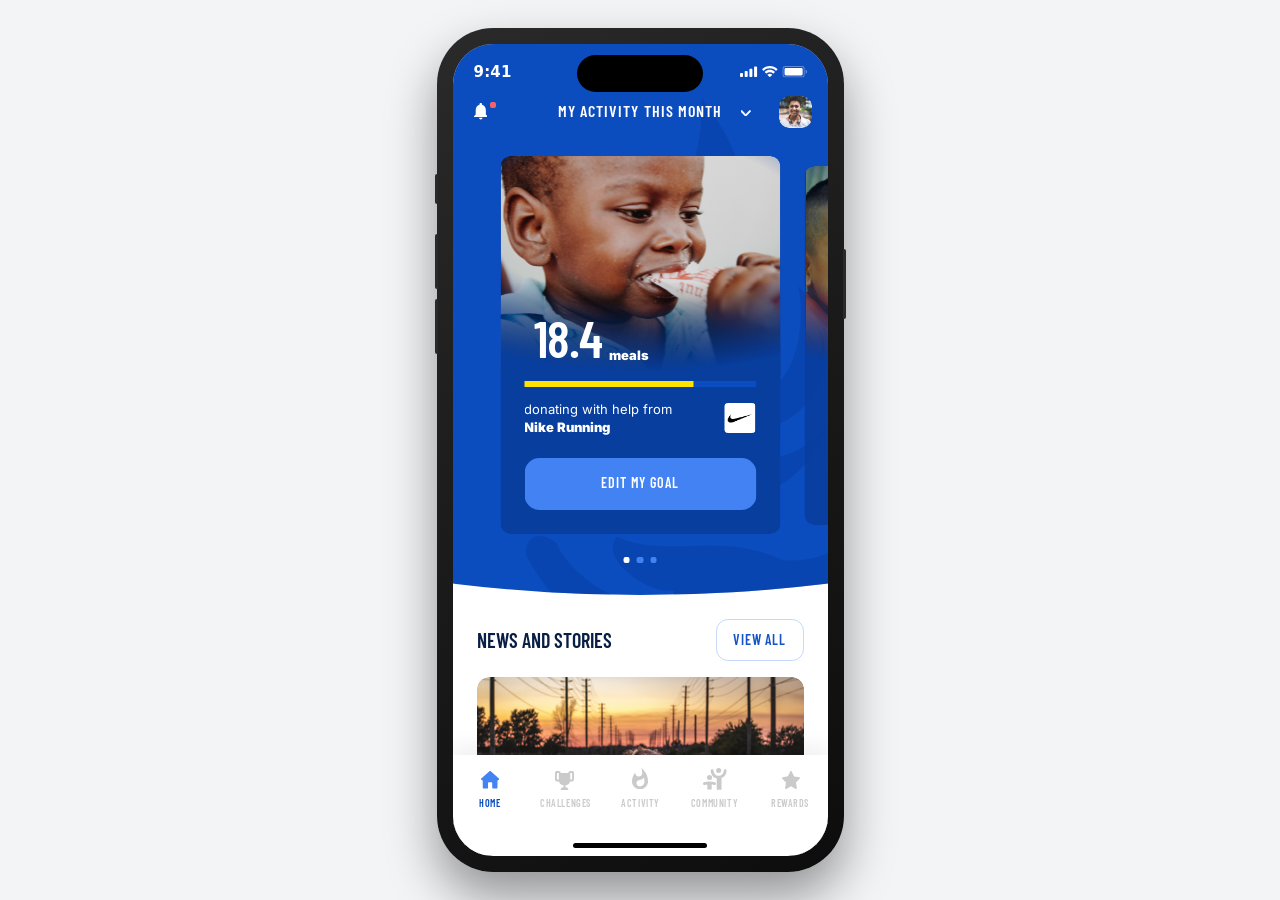
==== commit 1cbc5689: "Update prototype: fix white corner bleed on non-home screens Set inner motion.div borderRadius to 0 " ====
--- a/prototype/burn-to-give/index.html
+++ b/prototype/burn-to-give/index.html
@@ -5,7 +5,7 @@
       <meta charset="UTF-8" />
       <meta name="viewport" content="width=device-width, initial-scale=1.0, viewport-fit=cover" />
       <title>Burn to Give Prototype</title>
-      <script type="module" crossorigin src="./assets/index-a1joHsZz.js"></script>
+      <script type="module" crossorigin src="./assets/index-B53E9Y_D.js"></script>
       <link rel="stylesheet" crossorigin href="./assets/index-D7vSlM8W.css">
     </head>
 
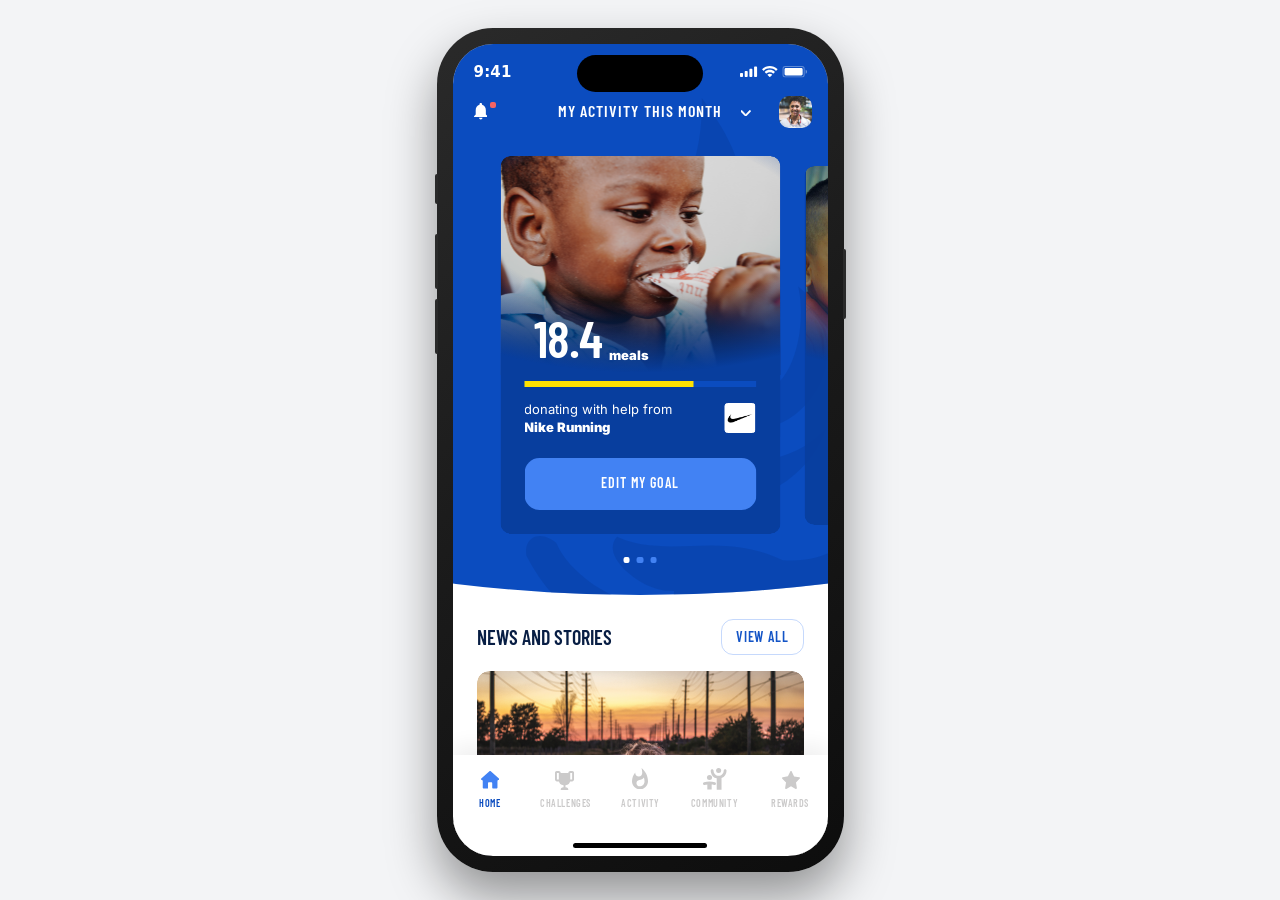
==== commit 482097d7: "Update prototype: consistent outline buttons, profile nav alignment, hi-res avatar - Standardize all" ====
--- a/prototype/burn-to-give/index.html
+++ b/prototype/burn-to-give/index.html
@@ -5,8 +5,8 @@
       <meta charset="UTF-8" />
       <meta name="viewport" content="width=device-width, initial-scale=1.0, viewport-fit=cover" />
       <title>Burn to Give Prototype</title>
-      <script type="module" crossorigin src="./assets/index-B53E9Y_D.js"></script>
-      <link rel="stylesheet" crossorigin href="./assets/index-D7vSlM8W.css">
+      <script type="module" crossorigin src="./assets/index-DzWetyED.js"></script>
+      <link rel="stylesheet" crossorigin href="./assets/index-CSSswWdA.css">
     </head>
 
     <body>
--- a/prototype/burn-to-give/assets/index-CSSswWdA.css
+++ b/prototype/burn-to-give/assets/index-CSSswWdA.css
@@ -0,0 +1 @@
+@import"https://fonts.googleapis.com/css2?family=Barlow+Condensed:wght@600;700&family=Inter:wght@400;500;900&display=block";/*! tailwindcss v4.1.12 | MIT License | https://tailwindcss.com */@layer properties{@supports (((-webkit-hyphens:none)) and (not (margin-trim:inline))) or ((-moz-orient:inline) and (not (color:rgb(from red r g b)))){*,:before,:after,::backdrop{--tw-translate-x:0;--tw-translate-y:0;--tw-translate-z:0;--tw-scale-x:1;--tw-scale-y:1;--tw-scale-z:1;--tw-rotate-x:initial;--tw-rotate-y:initial;--tw-rotate-z:initial;--tw-skew-x:initial;--tw-skew-y:initial;--tw-space-x-reverse:0;--tw-border-style:solid;--tw-gradient-position:initial;--tw-gradient-from:#0000;--tw-gradient-via:#0000;--tw-gradient-to:#0000;--tw-gradient-stops:initial;--tw-gradient-via-stops:initial;--tw-gradient-from-position:0%;--tw-gradient-via-position:50%;--tw-gradient-to-position:100%;--tw-leading:initial;--tw-font-weight:initial;--tw-tracking:initial;--tw-ordinal:initial;--tw-slashed-zero:initial;--tw-numeric-figure:initial;--tw-numeric-spacing:initial;--tw-numeric-fraction:initial;--tw-shadow:0 0 #0000;--tw-shadow-color:initial;--tw-shadow-alpha:100%;--tw-inset-shadow:0 0 #0000;--tw-inset-shadow-color:initial;--tw-inset-shadow-alpha:100%;--tw-ring-color:initial;--tw-ring-shadow:0 0 #0000;--tw-inset-ring-color:initial;--tw-inset-ring-shadow:0 0 #0000;--tw-ring-inset:initial;--tw-ring-offset-width:0px;--tw-ring-offset-color:#fff;--tw-ring-offset-shadow:0 0 #0000;--tw-outline-style:solid;--tw-blur:initial;--tw-brightness:initial;--tw-contrast:initial;--tw-grayscale:initial;--tw-hue-rotate:initial;--tw-invert:initial;--tw-opacity:initial;--tw-saturate:initial;--tw-sepia:initial;--tw-drop-shadow:initial;--tw-drop-shadow-color:initial;--tw-drop-shadow-alpha:100%;--tw-drop-shadow-size:initial;--tw-duration:initial;--tw-ease:initial;--tw-content:"";--tw-animation-delay:0s;--tw-animation-direction:normal;--tw-animation-duration:initial;--tw-animation-fill-mode:none;--tw-animation-iteration-count:1;--tw-enter-blur:0;--tw-enter-opacity:1;--tw-enter-rotate:0;--tw-enter-scale:1;--tw-enter-translate-x:0;--tw-enter-translate-y:0;--tw-exit-blur:0;--tw-exit-opacity:1;--tw-exit-rotate:0;--tw-exit-scale:1;--tw-exit-translate-x:0;--tw-exit-translate-y:0}}}@font-face{font-family:GT Pressura Trial\:Bd;src:local(GT-Pressura-Bold-Trial),local(GT Pressura Trial Bold);font-weight:400;font-style:normal;font-display:block}@font-face{font-family:Neue Haas Unica\:Regular;src:local(NeueHaasUnicaPro-Regular),local(Neue Haas Unica Pro);font-weight:400;font-style:normal;font-display:block}@font-face{font-family:Neue Haas Unica\:Medium;src:local(NeueHaasUnicaPro-Medium),local(Neue Haas Unica Pro Medium);font-weight:400;font-style:normal;font-display:block}@font-face{font-family:Neue Haas Unica\:Black;src:local(NeueHaasUnicaPro-Black),local(Neue Haas Unica Pro Black);font-weight:400;font-style:normal;font-display:block}@font-face{font-family:Usual\:Regular;src:local(Usual-Regular),local(Usual);font-weight:400;font-style:normal;font-display:block}[class*=GT_Pressura_Trial]{font-family:Barlow Condensed,sans-serif!important;font-weight:600!important}[class*="Neue_Haas_Unica:Regular"]{font-family:Inter,sans-serif!important;font-weight:400!important}[class*="Neue_Haas_Unica:Medium"]{font-family:Inter,sans-serif!important;font-weight:500!important}[class*="Neue_Haas_Unica:Black"]{font-family:Inter,sans-serif!important;font-weight:900!important}[class*="Usual:Regular"]{font-family:Inter,sans-serif!important;font-weight:400!important}@layer theme{:root,:host{--font-sans:ui-sans-serif,system-ui,sans-serif,"Apple Color Emoji","Segoe UI Emoji","Segoe UI Symbol","Noto Color Emoji";--font-mono:ui-monospace,SFMono-Regular,Menlo,Monaco,Consolas,"Liberation Mono","Courier New",monospace;--color-gray-100:oklch(96.7% .003 264.542);--color-black:#000;--color-white:#fff;--spacing:.25rem;--container-sm:24rem;--container-lg:32rem;--text-xs:.75rem;--text-xs--line-height:calc(1/.75);--text-sm:.875rem;--text-sm--line-height:calc(1.25/.875);--text-base:1rem;--text-base--line-height: 1.5 ;--text-lg:1.125rem;--text-lg--line-height:calc(1.75/1.125);--text-xl:1.25rem;--text-2xl:1.5rem;--font-weight-normal:400;--font-weight-medium:500;--font-weight-semibold:600;--font-weight-bold:700;--tracking-tight:-.025em;--tracking-widest:.1em;--leading-relaxed:1.625;--radius-xs:.125rem;--ease-in-out:cubic-bezier(.4,0,.2,1);--animate-pulse:pulse 2s cubic-bezier(.4,0,.6,1)infinite;--aspect-video:16/9;--default-transition-duration:.15s;--default-transition-timing-function:cubic-bezier(.4,0,.2,1);--default-font-family:var(--font-sans);--default-mono-font-family:var(--font-mono);--color-border:var(--border)}}@layer base{*,:after,:before,::backdrop{box-sizing:border-box;border:0 solid;margin:0;padding:0}::file-selector-button{box-sizing:border-box;border:0 solid;margin:0;padding:0}html,:host{-webkit-text-size-adjust:100%;-moz-tab-size:4;tab-size:4;line-height:1.5;font-family:var(--default-font-family,ui-sans-serif,system-ui,sans-serif,"Apple Color Emoji","Segoe UI Emoji","Segoe UI Symbol","Noto Color Emoji");font-feature-settings:var(--default-font-feature-settings,normal);font-variation-settings:var(--default-font-variation-settings,normal);-webkit-tap-highlight-color:transparent}hr{height:0;color:inherit;border-top-width:1px}abbr:where([title]){-webkit-text-decoration:underline dotted;text-decoration:underline dotted}h1,h2,h3,h4,h5,h6{font-size:inherit;font-weight:inherit}a{color:inherit;-webkit-text-decoration:inherit;text-decoration:inherit}b,strong{font-weight:bolder}code,kbd,samp,pre{font-family:var(--default-mono-font-family,ui-monospace,SFMono-Regular,Menlo,Monaco,Consolas,"Liberation Mono","Courier New",monospace);font-feature-settings:var(--default-mono-font-feature-settings,normal);font-variation-settings:var(--default-mono-font-variation-settings,normal);font-size:1em}small{font-size:80%}sub,sup{vertical-align:baseline;font-size:75%;line-height:0;position:relative}sub{bottom:-.25em}sup{top:-.5em}table{text-indent:0;border-color:inherit;border-collapse:collapse}:-moz-focusring{outline:auto}progress{vertical-align:baseline}summary{display:list-item}ol,ul,menu{list-style:none}img,svg,video,canvas,audio,iframe,embed,object{vertical-align:middle;display:block}img,video{max-width:100%;height:auto}button,input,select,optgroup,textarea{font:inherit;font-feature-settings:inherit;font-variation-settings:inherit;letter-spacing:inherit;color:inherit;opacity:1;background-color:#0000;border-radius:0}::file-selector-button{font:inherit;font-feature-settings:inherit;font-variation-settings:inherit;letter-spacing:inherit;color:inherit;opacity:1;background-color:#0000;border-radius:0}:where(select:is([multiple],[size])) optgroup{font-weight:bolder}:where(select:is([multiple],[size])) optgroup option{padding-inline-start:20px}::file-selector-button{margin-inline-end:4px}::placeholder{opacity:1}@supports (not ((-webkit-appearance:-apple-pay-button))) or (contain-intrinsic-size:1px){::placeholder{color:currentColor}@supports (color:color-mix(in lab,red,red)){::placeholder{color:color-mix(in oklab,currentcolor 50%,transparent)}}}textarea{resize:vertical}::-webkit-search-decoration{-webkit-appearance:none}::-webkit-date-and-time-value{min-height:1lh;text-align:inherit}::-webkit-datetime-edit{display:inline-flex}::-webkit-datetime-edit-fields-wrapper{padding:0}::-webkit-datetime-edit{padding-block:0}::-webkit-datetime-edit-year-field{padding-block:0}::-webkit-datetime-edit-month-field{padding-block:0}::-webkit-datetime-edit-day-field{padding-block:0}::-webkit-datetime-edit-hour-field{padding-block:0}::-webkit-datetime-edit-minute-field{padding-block:0}::-webkit-datetime-edit-second-field{padding-block:0}::-webkit-datetime-edit-millisecond-field{padding-block:0}::-webkit-datetime-edit-meridiem-field{padding-block:0}::-webkit-calendar-picker-indicator{line-height:1}:-moz-ui-invalid{box-shadow:none}button,input:where([type=button],[type=reset],[type=submit]){-webkit-appearance:button;-moz-appearance:button;appearance:button}::file-selector-button{-webkit-appearance:button;-moz-appearance:button;appearance:button}::-webkit-inner-spin-button{height:auto}::-webkit-outer-spin-button{height:auto}[hidden]:where(:not([hidden=until-found])){display:none!important}*{border-color:var(--border);outline-color:var(--ring)}@supports (color:color-mix(in lab,red,red)){*{outline-color:color-mix(in oklab,var(--ring)50%,transparent)}}*{-webkit-user-select:none;user-select:none;-webkit-touch-callout:none}body{background-color:var(--background);color:var(--foreground)}#app-root{padding:max(20px,env(safe-area-inset-top))0 max(20px,env(safe-area-inset-bottom))}@media(max-width:767px){#app-root{padding:0!important}html,body{overscroll-behavior:none;width:100%;height:100%;position:fixed;overflow:hidden}}html{font-size:var(--font-size)}h1{font-size:var(--text-2xl);font-weight:var(--font-weight-medium);line-height:1.5}h2{font-size:var(--text-xl);font-weight:var(--font-weight-medium);line-height:1.5}h3{font-size:var(--text-lg);font-weight:var(--font-weight-medium);line-height:1.5}h4,label,button{font-size:var(--text-base);font-weight:var(--font-weight-medium);line-height:1.5}input{font-size:var(--text-base);font-weight:var(--font-weight-normal);line-height:1.5}}@layer components;@layer utilities{.\@container\/card-header{container:card-header/inline-size}.pointer-events-none{pointer-events:none}.invisible{visibility:hidden}.visible{visibility:visible}.sr-only{clip:rect(0,0,0,0);white-space:nowrap;border-width:0;width:1px;height:1px;margin:-1px;padding:0;position:absolute;overflow:hidden}.absolute{position:absolute}.fixed{position:fixed}.relative{position:relative}.inset-0{inset:calc(var(--spacing)*0)}.inset-1\/4{top:25%;right:25%;bottom:25%;left:25%}.inset-\[-0\.94\%_-1\.5\%\]{top:-.94%;right:-1.5%;bottom:-.94%;left:-1.5%}.inset-\[-1\.15\%_-1\.88\%\]{top:-1.15%;right:-1.88%;bottom:-1.15%;left:-1.88%}.inset-\[-2\.5\%_-1\.68\%\]{top:-2.5%;right:-1.68%;bottom:-2.5%;left:-1.68%}.inset-\[-2\.5\%_-4\.17\%\]{top:-2.5%;right:-4.17%;bottom:-2.5%;left:-4.17%}.inset-\[-2\.38\%_0_2\.38\%_0\]{top:-2.38%;right:0;bottom:2.38%;left:0}.inset-\[-6\.25\%_-14\.06\%_-21\.88\%_-14\.06\%\]{top:-6.25%;right:-14.06%;bottom:-21.88%;left:-14.06%}.inset-\[-7\.78\%_-7\.69\%\]{top:-7.78%;right:-7.69%;bottom:-7.78%;left:-7.69%}.inset-\[-8\.97\%_-33\.04\%_8\.97\%_-28\.5\%\]{top:-8.97%;right:-33.04%;bottom:8.97%;left:-28.5%}.inset-\[0_-0\.13\%\]{top:0;right:-.13%;bottom:0;left:-.13%}.inset-\[0_-16\.81\%_22\.7\%_80\.91\%\]{top:0;right:-16.81%;bottom:22.7%;left:80.91%}.inset-\[0_0_-49\.25\%_0\]{top:0;right:0;bottom:-49.25%;left:0}.inset-\[0_0_0_80\%\]{top:0;right:0;bottom:0;left:80%}.inset-\[0_0_60\.38\%_68\.81\%\]{top:0;right:0;bottom:60.38%;left:68.81%}.inset-\[0_0_85\.47\%_82\.87\%\]{top:0;right:0;bottom:85.47%;left:82.87%}.inset-\[0_6\.67\%_0_49\.33\%\]{top:0;right:6.67%;bottom:0;left:49.33%}.inset-\[0_20\%_0_60\%\]{top:0;right:20%;bottom:0;left:60%}.inset-\[0_20\.24\%_81\.66\%_58\.29\%\]{top:0;right:20.24%;bottom:81.66%;left:58.29%}.inset-\[0_23\.65\%_22\.7\%_40\.46\%\]{top:0;right:23.65%;bottom:22.7%;left:40.46%}.inset-\[0_38\.91\%_50\.34\%_38\.91\%\]{top:0;right:38.91%;bottom:50.34%;left:38.91%}.inset-\[0_40\%\]{top:0;right:40%;bottom:0;left:40%}.inset-\[0_50\.15\%_0_0\]{top:0;right:50.15%;bottom:0;left:0}.inset-\[0_56\%_0_0\]{top:0;right:56%;bottom:0;left:0}.inset-\[0_60\%_0_20\%\]{top:0;right:60%;bottom:0;left:20%}.inset-\[0_64\.1\%_22\.7\%_0\]{top:0;right:64.1%;bottom:22.7%;left:0}.inset-\[0_80\%_0_0\]{top:0;right:80%;bottom:0;left:0}.inset-\[1\.93\%_6\.67\%_0_6\.67\%\]{top:1.93%;right:6.67%;bottom:0;left:6.67%}.inset-\[2\.32\%_4\.17\%_9\.55\%_4\.17\%\]{top:2.32%;right:4.17%;bottom:9.55%;left:4.17%}.inset-\[3\.17\%_5\.56\%_7\.94\%_5\.56\%\]{top:3.17%;right:5.56%;bottom:7.94%;left:5.56%}.inset-\[4px\]{top:4px;right:4px;bottom:4px;left:4px}.inset-\[6\.64\%_4\.01\%_3\.5\%_41\.48\%\]{top:6.64%;right:4.01%;bottom:3.5%;left:41.48%}.inset-\[6\.82\%_78\.95\%_2\.27\%_0\]{top:6.82%;right:78.95%;bottom:2.27%;left:0}.inset-\[6\.82\%_80\.3\%_2\.27\%_0\]{top:6.82%;right:80.3%;bottom:2.27%;left:0}.inset-\[6\.82\%_82\.22\%_2\.27\%_0\]{top:6.82%;right:82.22%;bottom:2.27%;left:0}.inset-\[8\.33\%_-12\.5\%_66\.67\%_87\.5\%\]{top:8.33%;right:-12.5%;bottom:66.67%;left:87.5%}.inset-\[8\.33\%_0_8\.33\%_87\.01\%\]{top:8.33%;right:0;bottom:8.33%;left:87.01%}.inset-\[9\.09\%_87\.62\%_0_0\]{top:9.09%;right:87.62%;bottom:0;left:0}.inset-\[9\.38\%_4\.48\%_6\.25\%_22\.52\%\]{top:9.38%;right:4.48%;bottom:6.25%;left:22.52%}.inset-\[14\.58\%_22\.76\%_16\.67\%_20\.83\%\]{top:14.58%;right:22.76%;bottom:16.67%;left:20.83%}.inset-\[15\.91\%_83\.82\%_64\.61\%_-1\.47\%\]{top:15.91%;right:83.82%;bottom:64.61%;left:-1.47%}.inset-\[16\.67\%\]{top:16.67%;right:16.67%;bottom:16.67%;left:16.67%}.inset-\[16\.67\%_29\.17\%\]{top:16.67%;right:29.17%;bottom:16.67%;left:29.17%}.inset-\[17\.46\%_28\.58\%_22\.34\%_28\.57\%\]{top:17.46%;right:28.58%;bottom:22.34%;left:28.57%}.inset-\[18\.07\%_0_6\.3\%_88\.79\%\]{top:18.07%;right:0;bottom:6.3%;left:88.79%}.inset-\[18\.07\%_7\.33\%_6\.3\%_81\.47\%\]{top:18.07%;right:7.33%;bottom:6.3%;left:81.47%}.inset-\[18\.07\%_14\.66\%_6\.3\%_74\.14\%\]{top:18.07%;right:14.66%;bottom:6.3%;left:74.14%}.inset-\[19\.4\%_33\.97\%_48\.12\%_34\.62\%\]{top:19.4%;right:33.97%;bottom:48.12%;left:34.62%}.inset-\[19\.4\%_40\%_48\.76\%_38\.67\%\]{top:19.4%;right:40%;bottom:48.76%;left:38.67%}.inset-\[23\.88\%_35\.47\%_60\.9\%_2\.45\%\]{top:23.88%;right:35.47%;bottom:60.9%;left:2.45%}.inset-\[23\.88\%_36\%_49\.48\%_36\%\]{top:23.88%;right:36%;bottom:49.48%;left:36%}.inset-\[23\.88\%_37\.33\%_47\.76\%_37\.33\%\]{top:23.88%;right:37.33%;bottom:47.76%;left:37.33%}.inset-\[23\.88\%_37\.33\%_49\.25\%_38\.67\%\]{top:23.88%;right:37.33%;bottom:49.25%;left:38.67%}.inset-\[28\.82\%_14\.39\%_0_0\]{top:28.82%;right:14.39%;bottom:0;left:0}.inset-\[29\.21\%_85\.6\%_34\.83\%_5\.87\%\]{top:29.21%;right:85.6%;bottom:34.83%;left:5.87%}.inset-\[31\.46\%_25\.6\%_58\.91\%_71\.2\%\]{top:31.46%;right:25.6%;bottom:58.91%;left:71.2%}.inset-\[31\.46\%_85\.6\%_32\.58\%_5\.87\%\]{top:31.46%;right:85.6%;bottom:32.58%;left:5.87%}.inset-\[31\.46\%_85\.6\%_35\.96\%_5\.87\%\]{top:31.46%;right:85.6%;bottom:35.96%;left:5.87%}.inset-\[32\.62\%_89\.33\%_50\.35\%_4\.27\%\]{top:32.62%;right:89.33%;bottom:50.35%;left:4.27%}.inset-\[38\.1\%_76\.15\%_38\.1\%_11\.01\%\]{top:38.1%;right:76.15%;bottom:38.1%;left:11.01%}.inset-\[38\.17\%_73\.42\%_55\.3\%_14\.61\%\]{top:38.17%;right:73.42%;bottom:55.3%;left:14.61%}.inset-\[38\.64\%_0_31\.82\%_97\.52\%\]{top:38.64%;right:0;bottom:31.82%;left:97.52%}.inset-\[40\.69\%_36\.17\%_44\.83\%_57\.45\%\]{top:40.69%;right:36.17%;bottom:44.83%;left:57.45%}.inset-\[40\.93\%_1\.36\%_37\.86\%_89\.46\%\]{top:40.93%;right:1.36%;bottom:37.86%;left:89.46%}.inset-\[42\.5\%_4\.27\%_17\.5\%_87\.2\%\]{top:42.5%;right:4.27%;bottom:17.5%;left:87.2%}.inset-\[44\.14\%_37\.69\%_48\.28\%_58\.97\%\]{top:44.14%;right:37.69%;bottom:48.28%;left:58.97%}.inset-\[46\.32\%_0_0_0\]{top:46.32%;right:0;bottom:0;left:0}.inset-\[47\.5\%_89\.33\%_22\.5\%_4\.27\%\]{top:47.5%;right:89.33%;bottom:22.5%;left:4.27%}.inset-\[51\.67\%_66\.95\%_41\.8\%_2\.7\%\]{top:51.67%;right:66.95%;bottom:41.8%;left:2.7%}.inset-\[53\.93\%_18\.93\%_33\.93\%_77\.87\%\]{top:53.93%;right:18.93%;bottom:33.93%;left:77.87%}.inset-\[54\.33\%_28\.75\%_30\.45\%_2\.45\%\]{top:54.33%;right:28.75%;bottom:30.45%;left:2.45%}.inset-\[58\.49\%_0_0_1\.22\%\]{top:58.49%;right:0;bottom:0;left:1.22%}.inset-\[60\%_20\.53\%_32\.5\%_76\.8\%\]{top:60%;right:20.53%;bottom:32.5%;left:76.8%}.inset-\[61\.7\%_3\.47\%_8\.51\%_3\.2\%\]{top:61.7%;right:3.47%;bottom:8.51%;left:3.2%}.inset-\[61\.29\%_6\.4\%_0_87\.47\%\]{top:61.29%;right:6.4%;bottom:0;left:87.47%}.inset-\[61\.29\%_89\.33\%_0_4\.27\%\]{top:61.29%;right:89.33%;bottom:0;left:4.27%}.inset-\[63\.64\%_69\.12\%_11\.82\%_13\.24\%\]{top:63.64%;right:69.12%;bottom:11.82%;left:13.24%}.inset-\[68\.25\%_0_0_68\.25\%\]{top:68.25%;right:0;bottom:0;left:68.25%}.inset-\[80\.19\%_3\.97\%_11\.8\%_73\.81\%\]{top:80.19%;right:3.97%;bottom:11.8%;left:73.81%}.inset-\[82\.05\%_34\.63\%_11\.42\%_37\.2\%\]{top:82.05%;right:34.63%;bottom:11.42%;left:37.2%}.inset-\[84\.78\%_39\.45\%_0_2\.45\%\]{top:84.78%;right:39.45%;bottom:0;left:2.45%}.inset-\[90\.63\%_87\.5\%_3\.13\%_3\.13\%\]{top:90.63%;right:87.5%;bottom:3.13%;left:3.13%}.inset-\[92\.59\%_0_0_0\.43\%\]{top:92.59%;right:0;bottom:0;left:.43%}.inset-\[92\.59\%_18\%_0_0\.43\%\]{top:92.59%;right:18%;bottom:0;left:.43%}.inset-\[92\.59\%_27\.01\%_0_0\.43\%\]{top:92.59%;right:27.01%;bottom:0;left:.43%}.inset-\[98\.88\%_0_0_0\]{top:98.88%;right:0;bottom:0;left:0}.inset-x-0{inset-inline:calc(var(--spacing)*0)}.inset-y-0{inset-block:calc(var(--spacing)*0)}.-top-12{top:calc(var(--spacing)*-12)}.top-0{top:calc(var(--spacing)*0)}.top-1\.5{top:calc(var(--spacing)*1.5)}.top-1\/2{top:50%}.top-1\/4{top:25%}.top-3\.5{top:calc(var(--spacing)*3.5)}.top-4{top:calc(var(--spacing)*4)}.top-\[-35\.14px\]{top:-35.14px}.top-\[-37px\]{top:-37px}.top-\[-601px\]{top:-601px}.top-\[-674px\]{top:-674px}.top-\[1px\]{top:1px}.top-\[3px\]{top:3px}.top-\[5\.17px\]{top:5.17px}.top-\[8px\]{top:8px}.top-\[11px\]{top:11px}.top-\[12px\]{top:12px}.top-\[16px\]{top:16px}.top-\[17\.33px\]{top:17.33px}.top-\[18px\]{top:18px}.top-\[20px\]{top:20px}.top-\[21px\]{top:21px}.top-\[22px\]{top:22px}.top-\[24px\]{top:24px}.top-\[26px\]{top:26px}.top-\[28px\]{top:28px}.top-\[31px\]{top:31px}.top-\[38px\]{top:38px}.top-\[50\%\]{top:50%}.top-\[58px\]{top:58px}.top-\[60\%\]{top:60%}.top-\[74px\]{top:74px}.top-\[80px\]{top:80px}.top-\[87px\]{top:87px}.top-\[89px\]{top:89px}.top-\[90\.63\%\]{top:90.63%}.top-\[96px\]{top:96px}.top-\[98px\]{top:98px}.top-\[104px\]{top:104px}.top-\[107px\]{top:107px}.top-\[111px\]{top:111px}.top-\[120px\]{top:120px}.top-\[137px\]{top:137px}.top-\[147px\]{top:147px}.top-\[150px\]{top:150px}.top-\[152\.91px\]{top:152.91px}.top-\[154px\]{top:154px}.top-\[165px\]{top:165px}.top-\[177px\]{top:177px}.top-\[188px\]{top:188px}.top-\[193px\]{top:193px}.top-\[213\.69px\]{top:213.69px}.top-\[222px\]{top:222px}.top-\[223px\]{top:223px}.top-\[231\.74px\]{top:231.74px}.top-\[244px\]{top:244px}.top-\[261px\]{top:261px}.top-\[281px\]{top:281px}.top-\[286\.82px\]{top:286.82px}.top-\[288px\]{top:288px}.top-\[302px\]{top:302px}.top-\[336px\]{top:336px}.top-\[348px\]{top:348px}.top-\[355px\]{top:355px}.top-\[394px\]{top:394px}.top-\[413px\]{top:413px}.top-\[483px\]{top:483px}.top-\[500px\]{top:500px}.top-\[513px\]{top:513px}.top-\[562px\]{top:562px}.top-\[575px\]{top:575px}.top-\[595px\]{top:595px}.top-\[623px\]{top:623px}.top-\[643px\]{top:643px}.top-\[653px\]{top:653px}.top-\[711px\]{top:711px}.top-\[742px\]{top:742px}.top-\[751px\]{top:751px}.top-\[771px\]{top:771px}.top-\[906px\]{top:906px}.top-\[994px\]{top:994px}.top-\[1077px\]{top:1077px}.top-\[1097px\]{top:1097px}.top-\[1101px\]{top:1101px}.top-\[1210px\]{top:1210px}.top-\[1530px\]{top:1530px}.top-\[calc\(50\%\+2\.5px\)\]{top:calc(50% + 2.5px)}.top-\[calc\(50\%\+3\.5px\)\]{top:calc(50% + 3.5px)}.top-\[calc\(50\%\+4px\)\]{top:calc(50% + 4px)}.top-\[calc\(50\%\+5\.5px\)\]{top:calc(50% + 5.5px)}.top-\[calc\(50\%\+6px\)\]{top:calc(50% + 6px)}.top-\[calc\(50\%\+7\.5px\)\]{top:calc(50% + 7.5px)}.top-\[calc\(50\%\+8\.5px\)\]{top:calc(50% + 8.5px)}.top-\[calc\(50\%\+9px\)\]{top:calc(50% + 9px)}.top-\[calc\(50\%\+12px\)\]{top:calc(50% + 12px)}.top-\[calc\(50\%\+20\.5px\)\]{top:calc(50% + 20.5px)}.top-\[calc\(50\%\+54\.5px\)\]{top:calc(50% + 54.5px)}.top-\[calc\(50\%\+57\.5px\)\]{top:calc(50% + 57.5px)}.top-\[calc\(50\%-1px\)\]{top:calc(50% - 1px)}.top-\[calc\(50\%-7\.5px\)\]{top:calc(50% - 7.5px)}.top-\[calc\(50\%-7px\)\]{top:calc(50% - 7px)}.top-\[calc\(50\%-9px\)\]{top:calc(50% - 9px)}.top-\[calc\(50\%-16\.15px\)\]{top:calc(50% - 16.15px)}.top-\[calc\(50\%-18px\)\]{top:calc(50% - 18px)}.top-\[calc\(50\%-21\.5px\)\]{top:calc(50% - 21.5px)}.top-\[calc\(50\%-22\.5px\)\]{top:calc(50% - 22.5px)}.top-\[calc\(50\%-22\.8px\)\]{top:calc(50% - 22.8px)}.top-\[calc\(50\%-22px\)\]{top:calc(50% - 22px)}.top-\[calc\(50\%-23\.5px\)\]{top:calc(50% - 23.5px)}.top-\[calc\(50\%-40\.5px\)\]{top:calc(50% - 40.5px)}.top-\[calc\(50\%-43\.5px\)\]{top:calc(50% - 43.5px)}.top-\[calc\(50\%-43px\)\]{top:calc(50% - 43px)}.top-\[calc\(50\%-44\.82px\)\]{top:calc(50% - 44.82px)}.top-\[calc\(50\%-45px\)\]{top:calc(50% - 45px)}.top-\[calc\(50\%-54px\)\]{top:calc(50% - 54px)}.top-\[calc\(50\%-55\.5px\)\]{top:calc(50% - 55.5px)}.top-\[calc\(50\%-104\.5px\)\]{top:calc(50% - 104.5px)}.top-\[calc\(50\%-133\.5px\)\]{top:calc(50% - 133.5px)}.top-full{top:100%}.-right-12{right:calc(var(--spacing)*-12)}.right-0{right:calc(var(--spacing)*0)}.right-1{right:calc(var(--spacing)*1)}.right-1\/2{right:50%}.right-2{right:calc(var(--spacing)*2)}.right-3{right:calc(var(--spacing)*3)}.right-4{right:calc(var(--spacing)*4)}.right-\[-12px\]{right:-12px}.right-\[-14\.25\%\]{right:-14.25%}.right-\[0\.15\%\]{right:.15%}.right-\[0\.83\%\]{right:.83%}.right-\[2px\]{right:2px}.right-\[6\.4\%\]{right:6.4%}.right-\[8px\]{right:8px}.right-\[9\.33\%\]{right:9.33%}.right-\[13\%\]{right:13%}.right-\[13\.33\%\]{right:13.33%}.right-\[14\.67px\]{right:14.67px}.right-\[16\.67\%\]{right:16.67%}.right-\[16px\]{right:16px}.right-\[17\.67\%\]{right:17.67%}.right-\[18px\]{right:18px}.right-\[20\%\]{right:20%}.right-\[20\.63\%\]{right:20.63%}.right-\[21\%\]{right:21%}.right-\[21\.4\%\]{right:21.4%}.right-\[21\.33\%\]{right:21.33%}.right-\[24px\]{right:24px}.right-\[25\.2\%\]{right:25.2%}.right-\[26\.21\%\]{right:26.21%}.right-\[26\.52\%\]{right:26.52%}.right-\[29\%\]{right:29%}.right-\[32\%\]{right:32%}.right-\[33\.33\%\]{right:33.33%}.right-\[34\.21\%\]{right:34.21%}.right-\[34\.92\%\]{right:34.92%}.right-\[34\.95\%\]{right:34.95%}.right-\[35\.73\%\]{right:35.73%}.right-\[37\.88\%\]{right:37.88%}.right-\[38\.53\%\]{right:38.53%}.right-\[38\.89\%\]{right:38.89%}.right-\[41\.27\%\]{right:41.27%}.right-\[42\.49\%\]{right:42.49%}.right-\[46\.98\%\]{right:46.98%}.right-\[49\.24\%\]{right:49.24%}.right-\[54\.13\%\]{right:54.13%}.right-\[61\.46\%\]{right:61.46%}.right-\[62\.02\%\]{right:62.02%}.right-\[63\.3\%\]{right:63.3%}.right-\[65\.63\%\]{right:65.63%}.right-\[66\%\]{right:66%}.right-\[66\.67\%\]{right:66.67%}.right-\[68\.8\%\]{right:68.8%}.right-\[69\.11\%\]{right:69.11%}.right-\[70\.93\%\]{right:70.93%}.right-\[74\.67\%\]{right:74.67%}.right-\[76\.98\%\]{right:76.98%}.-bottom-12{bottom:calc(var(--spacing)*-12)}.bottom-0{bottom:calc(var(--spacing)*0)}.bottom-1\/4{bottom:25%}.bottom-\[2px\]{bottom:2px}.bottom-\[3\.13\%\]{bottom:3.13%}.bottom-\[8px\]{bottom:8px}.bottom-\[16px\]{bottom:16px}.bottom-\[20px\]{bottom:20px}.bottom-\[34px\]{bottom:34px}.bottom-\[40px\]{bottom:40px}.bottom-\[101px\]{bottom:101px}.bottom-\[115px\]{bottom:115px}.-left-12{left:calc(var(--spacing)*-12)}.left-0{left:calc(var(--spacing)*0)}.left-1{left:calc(var(--spacing)*1)}.left-1\/2{left:50%}.left-1\/4{left:25%}.left-2{left:calc(var(--spacing)*2)}.left-\[-0\.5px\]{left:-.5px}.left-\[-1\.49px\]{left:-1.49px}.left-\[-1\.57px\]{left:-1.57px}.left-\[-4\.75px\]{left:-4.75px}.left-\[-13\.24\%\]{left:-13.24%}.left-\[-756px\]{left:-756px}.left-\[0\.24\%\]{left:.24%}.left-\[0\.64\%\]{left:.64%}.left-\[1px\]{left:1px}.left-\[2\.56\%\]{left:2.56%}.left-\[4px\]{left:4px}.left-\[5\.2\%\]{left:5.2%}.left-\[5\.33\%\]{left:5.33%}.left-\[6\.67\%\]{left:6.67%}.left-\[6px\]{left:6px}.left-\[8px\]{left:8px}.left-\[10\.67\%\]{left:10.67%}.left-\[12\%\]{left:12%}.left-\[12\.12\%\]{left:12.12%}.left-\[12\.45px\]{left:12.45px}.left-\[12\.88\%\]{left:12.88%}.left-\[16px\]{left:16px}.left-\[18px\]{left:18px}.left-\[19\.5\%\]{left:19.5%}.left-\[19\.84\%\]{left:19.84%}.left-\[20\%\]{left:20%}.left-\[20\.27\%\]{left:20.27%}.left-\[20px\]{left:20px}.left-\[21\.05\%\]{left:21.05%}.left-\[21\.85px\]{left:21.85px}.left-\[21px\]{left:21px}.left-\[22\.06\%\]{left:22.06%}.left-\[22\.8px\]{left:22.8px}.left-\[22\.67\%\]{left:22.67%}.left-\[23px\]{left:23px}.left-\[24px\]{left:24px}.left-\[25\.2\%\]{left:25.2%}.left-\[25px\]{left:25px}.left-\[28\.44\%\]{left:28.44%}.left-\[31\.53\%\]{left:31.53%}.left-\[32\%\]{left:32%}.left-\[32px\]{left:32px}.left-\[33\.68\%\]{left:33.68%}.left-\[34\.21\%\]{left:34.21%}.left-\[35\.71\%\]{left:35.71%}.left-\[35\.73\%\]{left:35.73%}.left-\[35\.87\%\]{left:35.87%}.left-\[36\.76\%\]{left:36.76%}.left-\[37\%\]{left:37%}.left-\[38\.53\%\]{left:38.53%}.left-\[38\.89\%\]{left:38.89%}.left-\[38px\]{left:38px}.left-\[40\.77\%\]{left:40.77%}.left-\[42\.86\%\]{left:42.86%}.left-\[43\.02\%\]{left:43.02%}.left-\[47\.5px\]{left:47.5px}.left-\[48px\]{left:48px}.left-\[50\%\]{left:50%}.left-\[56\%\]{left:56%}.left-\[56\.67\%\]{left:56.67%}.left-\[68\%\]{left:68%}.left-\[71px\]{left:71px}.left-\[72px\]{left:72px}.left-\[75\.47\%\]{left:75.47%}.left-\[76px\]{left:76px}.left-\[82\.13\%\]{left:82.13%}.left-\[83\.48\%\]{left:83.48%}.left-\[148px\]{left:148px}.left-\[211px\]{left:211px}.left-\[212px\]{left:212px}.left-\[263px\]{left:263px}.left-\[287px\]{left:287px}.left-\[307px\]{left:307px}.left-\[350px\]{left:350px}.left-\[352px\]{left:352px}.left-\[calc\(50\%\+0\.5px\)\]{left:calc(50% + .5px)}.isolate{isolation:isolate}.z-0{z-index:0}.z-10{z-index:10}.z-19{z-index:19}.z-20{z-index:20}.z-25{z-index:25}.z-30{z-index:30}.z-40{z-index:40}.z-50{z-index:50}.z-\[1\]{z-index:1}.z-\[15\]{z-index:15}.col-start-2{grid-column-start:2}.row-span-2{grid-row:span 2/span 2}.row-start-1{grid-row-start:1}.-mx-1{margin-inline:calc(var(--spacing)*-1)}.mx-0{margin-inline:calc(var(--spacing)*0)}.mx-2{margin-inline:calc(var(--spacing)*2)}.mx-3\.5{margin-inline:calc(var(--spacing)*3.5)}.mx-\[24px\]{margin-inline:24px}.mx-\[26px\]{margin-inline:26px}.mx-auto{margin-inline:auto}.my-0\.5{margin-block:calc(var(--spacing)*.5)}.my-1{margin-block:calc(var(--spacing)*1)}.-mt-4{margin-top:calc(var(--spacing)*-4)}.mt-0{margin-top:calc(var(--spacing)*0)}.mt-1\.5{margin-top:calc(var(--spacing)*1.5)}.mt-2{margin-top:calc(var(--spacing)*2)}.mt-4{margin-top:calc(var(--spacing)*4)}.mt-\[-2px\]{margin-top:-2px}.mt-\[2px\]{margin-top:2px}.mt-\[4px\]{margin-top:4px}.mt-\[6px\]{margin-top:6px}.mt-\[8px\]{margin-top:8px}.mt-\[10px\]{margin-top:10px}.mt-\[12px\]{margin-top:12px}.mt-\[16px\]{margin-top:16px}.mt-\[18px\]{margin-top:18px}.mt-\[20px\]{margin-top:20px}.mt-\[24px\]{margin-top:24px}.mt-\[25px\]{margin-top:25px}.mt-\[27px\]{margin-top:27px}.mt-\[28px\]{margin-top:28px}.mt-\[30px\]{margin-top:30px}.mt-\[32px\]{margin-top:32px}.mt-\[56px\]{margin-top:56px}.mt-\[80px\]{margin-top:80px}.mt-auto{margin-top:auto}.mb-0{margin-bottom:calc(var(--spacing)*0)}.mb-\[2px\]{margin-bottom:2px}.mb-\[4px\]{margin-bottom:4px}.mb-\[8px\]{margin-bottom:8px}.mb-\[12px\]{margin-bottom:12px}.mb-\[16px\]{margin-bottom:16px}.mb-\[20px\]{margin-bottom:20px}.mb-\[24px\]{margin-bottom:24px}.-ml-4{margin-left:calc(var(--spacing)*-4)}.ml-1{margin-left:calc(var(--spacing)*1)}.ml-\[-2px\]{margin-left:-2px}.ml-\[4px\]{margin-left:4px}.ml-\[42px\]{margin-left:42px}.ml-\[44px\]{margin-left:44px}.ml-\[71px\]{margin-left:71px}.ml-auto{margin-left:auto}.line-clamp-1{-webkit-line-clamp:1;-webkit-box-orient:vertical;display:-webkit-box;overflow:hidden}.line-clamp-3{-webkit-line-clamp:3;-webkit-box-orient:vertical;display:-webkit-box;overflow:hidden}.block{display:block}.contents{display:contents}.flex{display:flex}.grid{display:grid}.hidden{display:none}.inline-block{display:inline-block}.inline-flex{display:inline-flex}.table{display:table}.table-caption{display:table-caption}.table-cell{display:table-cell}.table-row{display:table-row}.field-sizing-content{field-sizing:content}.aspect-square{aspect-ratio:1}.aspect-video{aspect-ratio:var(--aspect-video)}.size-2{width:calc(var(--spacing)*2);height:calc(var(--spacing)*2)}.size-2\.5{width:calc(var(--spacing)*2.5);height:calc(var(--spacing)*2.5)}.size-3{width:calc(var(--spacing)*3);height:calc(var(--spacing)*3)}.size-3\.5{width:calc(var(--spacing)*3.5);height:calc(var(--spacing)*3.5)}.size-4{width:calc(var(--spacing)*4);height:calc(var(--spacing)*4)}.size-7{width:calc(var(--spacing)*7);height:calc(var(--spacing)*7)}.size-8{width:calc(var(--spacing)*8);height:calc(var(--spacing)*8)}.size-9{width:calc(var(--spacing)*9);height:calc(var(--spacing)*9)}.size-10{width:calc(var(--spacing)*10);height:calc(var(--spacing)*10)}.size-\[6\.327px\]{width:6.327px;height:6.327px}.size-\[19px\]{width:19px;height:19px}.size-\[24px\]{width:24px;height:24px}.size-\[64px\]{width:64px;height:64px}.size-\[126px\]{width:126px;height:126px}.size-\[132px\]{width:132px;height:132px}.size-full{width:100%;height:100%}.h-1\.5{height:calc(var(--spacing)*1.5)}.h-2{height:calc(var(--spacing)*2)}.h-2\.5{height:calc(var(--spacing)*2.5)}.h-4{height:calc(var(--spacing)*4)}.h-5{height:calc(var(--spacing)*5)}.h-7{height:calc(var(--spacing)*7)}.h-8{height:calc(var(--spacing)*8)}.h-9{height:calc(var(--spacing)*9)}.h-10{height:calc(var(--spacing)*10)}.h-12{height:calc(var(--spacing)*12)}.h-\[1\.15rem\]{height:1.15rem}.h-\[5\.698px\]{height:5.698px}.h-\[5px\]{height:5px}.h-\[6px\]{height:6px}.h-\[9px\]{height:9px}.h-\[10px\]{height:10px}.h-\[11\.089px\]{height:11.089px}.h-\[11\.335px\]{height:11.335px}.h-\[11px\]{height:11px}.h-\[16px\]{height:16px}.h-\[18px\]{height:18px}.h-\[20px\]{height:20px}.h-\[21px\]{height:21px}.h-\[22px\]{height:22px}.h-\[24px\]{height:24px}.h-\[26px\]{height:26px}.h-\[30\%\]{height:30%}.h-\[32\.3px\]{height:32.3px}.h-\[32px\]{height:32px}.h-\[34px\]{height:34px}.h-\[36px\]{height:36px}.h-\[37px\]{height:37px}.h-\[38px\]{height:38px}.h-\[40px\]{height:40px}.h-\[42px\]{height:42px}.h-\[43px\]{height:43px}.h-\[44px\]{height:44px}.h-\[45\.6px\]{height:45.6px}.h-\[48px\]{height:48px}.h-\[49\.386px\]{height:49.386px}.h-\[52px\]{height:52px}.h-\[55px\]{height:55px}.h-\[56px\]{height:56px}.h-\[62px\]{height:62px}.h-\[63px\]{height:63px}.h-\[66px\]{height:66px}.h-\[67px\]{height:67px}.h-\[72px\]{height:72px}.h-\[76px\]{height:76px}.h-\[80px\]{height:80px}.h-\[81px\]{height:81px}.h-\[88px\]{height:88px}.h-\[89px\]{height:89px}.h-\[91px\]{height:91px}.h-\[96px\]{height:96px}.h-\[98px\]{height:98px}.h-\[106px\]{height:106px}.h-\[110px\]{height:110px}.h-\[120px\]{height:120px}.h-\[126px\]{height:126px}.h-\[132px\]{height:132px}.h-\[133px\]{height:133px}.h-\[141px\]{height:141px}.h-\[145px\]{height:145px}.h-\[154px\]{height:154px}.h-\[155px\]{height:155px}.h-\[178px\]{height:178px}.h-\[190px\]{height:190px}.h-\[200px\]{height:200px}.h-\[207\.992px\]{height:207.992px}.h-\[219px\]{height:219px}.h-\[229px\]{height:229px}.h-\[240px\]{height:240px}.h-\[289px\]{height:289px}.h-\[302\.016px\]{height:302.016px}.h-\[318px\]{height:318px}.h-\[359px\]{height:359px}.h-\[378px\]{height:378px}.h-\[478px\]{height:478px}.h-\[551px\]{height:551px}.h-\[1152px\]{height:1152px}.h-\[calc\(100\%-1px\)\]{height:calc(100% - 1px)}.h-\[var\(--radix-navigation-menu-viewport-height\)\]{height:var(--radix-navigation-menu-viewport-height)}.h-\[var\(--radix-select-trigger-height\)\]{height:var(--radix-select-trigger-height)}.h-auto{height:auto}.h-full{height:100%}.h-px{height:1px}.h-svh{height:100svh}.max-h-\(--radix-context-menu-content-available-height\){max-height:var(--radix-context-menu-content-available-height)}.max-h-\(--radix-dropdown-menu-content-available-height\){max-height:var(--radix-dropdown-menu-content-available-height)}.max-h-\(--radix-select-content-available-height\){max-height:var(--radix-select-content-available-height)}.max-h-\[300px\]{max-height:300px}.min-h-0{min-height:calc(var(--spacing)*0)}.min-h-4{min-height:calc(var(--spacing)*4)}.min-h-16{min-height:calc(var(--spacing)*16)}.min-h-svh{min-height:100svh}.w-\(--sidebar-width\){width:var(--sidebar-width)}.w-0{width:calc(var(--spacing)*0)}.w-1{width:calc(var(--spacing)*1)}.w-2{width:calc(var(--spacing)*2)}.w-2\.5{width:calc(var(--spacing)*2.5)}.w-3{width:calc(var(--spacing)*3)}.w-3\/4{width:75%}.w-4{width:calc(var(--spacing)*4)}.w-5{width:calc(var(--spacing)*5)}.w-8{width:calc(var(--spacing)*8)}.w-9{width:calc(var(--spacing)*9)}.w-64{width:calc(var(--spacing)*64)}.w-72{width:calc(var(--spacing)*72)}.w-\[6px\]{width:6px}.w-\[10px\]{width:10px}.w-\[12px\]{width:12px}.w-\[14px\]{width:14px}.w-\[22px\]{width:22px}.w-\[23px\]{width:23px}.w-\[24px\]{width:24px}.w-\[28\.426px\]{width:28.426px}.w-\[32px\]{width:32px}.w-\[34px\]{width:34px}.w-\[40px\]{width:40px}.w-\[48px\]{width:48px}.w-\[50px\]{width:50px}.w-\[52px\]{width:52px}.w-\[54px\]{width:54px}.w-\[55px\]{width:55px}.w-\[56px\]{width:56px}.w-\[58\.9px\]{width:58.9px}.w-\[60px\]{width:60px}.w-\[66\.661px\]{width:66.661px}.w-\[68px\]{width:68px}.w-\[72px\]{width:72px}.w-\[73px\]{width:73px}.w-\[77px\]{width:77px}.w-\[80px\]{width:80px}.w-\[88px\]{width:88px}.w-\[100px\]{width:100px}.w-\[116px\]{width:116px}.w-\[121px\]{width:121px}.w-\[126px\]{width:126px}.w-\[132px\]{width:132px}.w-\[134px\]{width:134px}.w-\[164px\]{width:164px}.w-\[220\.4px\]{width:220.4px}.w-\[225\.15px\]{width:225.15px}.w-\[231px\]{width:231px}.w-\[232px\]{width:232px}.w-\[233px\]{width:233px}.w-\[256px\]{width:256px}.w-\[263px\]{width:263px}.w-\[264px\]{width:264px}.w-\[266px\]{width:266px}.w-\[269\.8px\]{width:269.8px}.w-\[269\.797px\]{width:269.797px}.w-\[280px\]{width:280px}.w-\[283\.996px\]{width:283.996px}.w-\[284px\]{width:284px}.w-\[300px\]{width:300px}.w-\[327px\]{width:327px}.w-\[329px\]{width:329px}.w-\[343px\]{width:343px}.w-\[375px\]{width:375px}.w-\[410px\]{width:410px}.w-\[1886px\]{width:1886px}.w-auto{width:auto}.w-fit{width:fit-content}.w-full{width:100%}.w-max{width:max-content}.w-px{width:1px}.max-w-\(--skeleton-width\){max-width:var(--skeleton-width)}.max-w-\[calc\(100\%-2rem\)\]{max-width:calc(100% - 2rem)}.max-w-max{max-width:max-content}.max-w-none{max-width:none}.min-w-0{min-width:calc(var(--spacing)*0)}.min-w-5{min-width:calc(var(--spacing)*5)}.min-w-8{min-width:calc(var(--spacing)*8)}.min-w-9{min-width:calc(var(--spacing)*9)}.min-w-10{min-width:calc(var(--spacing)*10)}.min-w-\[8rem\]{min-width:8rem}.min-w-\[12rem\]{min-width:12rem}.min-w-\[var\(--radix-select-trigger-width\)\]{min-width:var(--radix-select-trigger-width)}.flex-1{flex:1}.flex-none{flex:none}.flex-shrink-0,.shrink-0{flex-shrink:0}.grow{flex-grow:1}.grow-0{flex-grow:0}.basis-full{flex-basis:100%}.caption-bottom{caption-side:bottom}.border-collapse{border-collapse:collapse}.origin-\(--radix-context-menu-content-transform-origin\){transform-origin:var(--radix-context-menu-content-transform-origin)}.origin-\(--radix-dropdown-menu-content-transform-origin\){transform-origin:var(--radix-dropdown-menu-content-transform-origin)}.origin-\(--radix-hover-card-content-transform-origin\){transform-origin:var(--radix-hover-card-content-transform-origin)}.origin-\(--radix-menubar-content-transform-origin\){transform-origin:var(--radix-menubar-content-transform-origin)}.origin-\(--radix-popover-content-transform-origin\){transform-origin:var(--radix-popover-content-transform-origin)}.origin-\(--radix-select-content-transform-origin\){transform-origin:var(--radix-select-content-transform-origin)}.origin-\(--radix-tooltip-content-transform-origin\){transform-origin:var(--radix-tooltip-content-transform-origin)}.origin-top{transform-origin:top}.-translate-x-1\/2{--tw-translate-x: -50% ;translate:var(--tw-translate-x)var(--tw-translate-y)}.-translate-x-px{--tw-translate-x:-1px;translate:var(--tw-translate-x)var(--tw-translate-y)}.translate-x-\[-50\%\]{--tw-translate-x:-50%;translate:var(--tw-translate-x)var(--tw-translate-y)}.translate-x-px{--tw-translate-x:1px;translate:var(--tw-translate-x)var(--tw-translate-y)}.-translate-y-1\/2{--tw-translate-y: -50% ;translate:var(--tw-translate-x)var(--tw-translate-y)}.translate-y-0\.5{--tw-translate-y:calc(var(--spacing)*.5);translate:var(--tw-translate-x)var(--tw-translate-y)}.translate-y-\[-50\%\]{--tw-translate-y:-50%;translate:var(--tw-translate-x)var(--tw-translate-y)}.translate-y-\[calc\(-50\%_-_2px\)\]{--tw-translate-y: calc(-50% - 2px) ;translate:var(--tw-translate-x)var(--tw-translate-y)}.-scale-y-100{--tw-scale-y: -100% ;scale:var(--tw-scale-x)var(--tw-scale-y)}.rotate-45{rotate:45deg}.rotate-90{rotate:90deg}.rotate-180{rotate:180deg}.transform{transform:var(--tw-rotate-x,)var(--tw-rotate-y,)var(--tw-rotate-z,)var(--tw-skew-x,)var(--tw-skew-y,)}.animate-caret-blink{animation:1.25s ease-out infinite caret-blink}.animate-in{animation:enter var(--tw-animation-duration,var(--tw-duration,.15s))var(--tw-ease,ease)var(--tw-animation-delay,0s)var(--tw-animation-iteration-count,1)var(--tw-animation-direction,normal)var(--tw-animation-fill-mode,none)}.animate-pulse{animation:var(--animate-pulse)}.cursor-default{cursor:default}.cursor-pointer{cursor:pointer}.touch-none{touch-action:none}.resize{resize:both}.resize-none{resize:none}.scroll-my-1{scroll-margin-block:calc(var(--spacing)*1)}.scroll-py-1{scroll-padding-block:calc(var(--spacing)*1)}.list-none{list-style-type:none}.auto-rows-min{grid-auto-rows:min-content}.grid-cols-\[0_1fr\]{grid-template-columns:0 1fr}.grid-rows-\[auto_auto\]{grid-template-rows:auto auto}.flex-col{flex-direction:column}.flex-col-reverse{flex-direction:column-reverse}.flex-row{flex-direction:row}.flex-wrap{flex-wrap:wrap}.items-baseline{align-items:baseline}.items-center{align-items:center}.items-end{align-items:flex-end}.items-start{align-items:flex-start}.items-stretch{align-items:stretch}.justify-between{justify-content:space-between}.justify-center{justify-content:center}.justify-end{justify-content:flex-end}.justify-items-start{justify-items:start}.gap-1{gap:calc(var(--spacing)*1)}.gap-1\.5{gap:calc(var(--spacing)*1.5)}.gap-2{gap:calc(var(--spacing)*2)}.gap-3{gap:calc(var(--spacing)*3)}.gap-4{gap:calc(var(--spacing)*4)}.gap-6{gap:calc(var(--spacing)*6)}.gap-\[3px\]{gap:3px}.gap-\[4px\]{gap:4px}.gap-\[6px\]{gap:6px}.gap-\[7px\]{gap:7px}.gap-\[8px\]{gap:8px}.gap-\[10px\]{gap:10px}.gap-\[12px\]{gap:12px}.gap-\[14px\]{gap:14px}.gap-\[16px\]{gap:16px}.gap-\[24px\]{gap:24px}:where(.space-x-1>:not(:last-child)){--tw-space-x-reverse:0;margin-inline-start:calc(calc(var(--spacing)*1)*var(--tw-space-x-reverse));margin-inline-end:calc(calc(var(--spacing)*1)*calc(1 - var(--tw-space-x-reverse)))}.gap-y-0\.5{row-gap:calc(var(--spacing)*.5)}.self-start{align-self:flex-start}.justify-self-end{justify-self:flex-end}.overflow-auto{overflow:auto}.overflow-clip{overflow:clip}.overflow-hidden{overflow:hidden}.overflow-x-auto{overflow-x:auto}.overflow-x-hidden{overflow-x:hidden}.overflow-y-auto{overflow-y:auto}.overflow-y-hidden{overflow-y:hidden}.rounded-\[2px\]{border-radius:2px}.rounded-\[3\.012px\]{border-radius:3.012px}.rounded-\[4px\]{border-radius:4px}.rounded-\[5px\]{border-radius:5px}.rounded-\[6px\]{border-radius:6px}.rounded-\[8px\]{border-radius:8px}.rounded-\[9\.5px\]{border-radius:9.5px}.rounded-\[9px\]{border-radius:9px}.rounded-\[10px\]{border-radius:10px}.rounded-\[12px\]{border-radius:12px}.rounded-\[14px\]{border-radius:14px}.rounded-\[15px\]{border-radius:15px}.rounded-\[16px\]{border-radius:16px}.rounded-\[32px\]{border-radius:32px}.rounded-\[40px\]{border-radius:40px}.rounded-\[56px\]{border-radius:56px}.rounded-\[100px\]{border-radius:100px}.rounded-\[inherit\]{border-radius:inherit}.rounded-full{border-radius:3.40282e38px}.rounded-lg{border-radius:var(--radius)}.rounded-md{border-radius:calc(var(--radius) - 2px)}.rounded-none{border-radius:0}.rounded-sm{border-radius:calc(var(--radius) - 4px)}.rounded-xl{border-radius:calc(var(--radius) + 4px)}.rounded-xs{border-radius:var(--radius-xs)}.rounded-t-\[6px\]{border-top-left-radius:6px;border-top-right-radius:6px}.rounded-t-\[10px\]{border-top-left-radius:10px;border-top-right-radius:10px}.rounded-t-\[14px\]{border-top-left-radius:14px;border-top-right-radius:14px}.rounded-tl-\[12px\]{border-top-left-radius:12px}.rounded-tl-sm{border-top-left-radius:calc(var(--radius) - 4px)}.rounded-tr-\[12px\]{border-top-right-radius:12px}.rounded-b-\[12px\]{border-bottom-right-radius:12px;border-bottom-left-radius:12px}.rounded-b-\[2880px\]{border-bottom-right-radius:2880px;border-bottom-left-radius:2880px}.rounded-br-\[12px\]{border-bottom-right-radius:12px}.rounded-bl-\[12px\]{border-bottom-left-radius:12px}.border{border-style:var(--tw-border-style);border-width:1px}.border-\[0\.753px\]{border-style:var(--tw-border-style);border-width:.753px}.border-\[1\.5px\]{border-style:var(--tw-border-style);border-width:1.5px}.border-y{border-block-style:var(--tw-border-style);border-block-width:1px}.border-t{border-top-style:var(--tw-border-style);border-top-width:1px}.border-r{border-right-style:var(--tw-border-style);border-right-width:1px}.border-b{border-bottom-style:var(--tw-border-style);border-bottom-width:1px}.border-l{border-left-style:var(--tw-border-style);border-left-width:1px}.border-dashed{--tw-border-style:dashed;border-style:dashed}.border-none{--tw-border-style:none;border-style:none}.border-solid{--tw-border-style:solid;border-style:solid}.border-\(--color-border\){border-color:var(--color-border)}.border-\[\#4282f3\]{border-color:#4282f3}.border-\[\#4282f3\]\/30{border-color:#4282f34d}.border-border\/50{border-color:var(--border)}@supports (color:color-mix(in lab,red,red)){.border-border\/50{border-color:color-mix(in oklab,var(--border)50%,transparent)}}.border-input{border-color:var(--input)}.border-primary{border-color:var(--primary)}.border-sidebar-border{border-color:var(--sidebar-border)}.border-transparent{border-color:#0000}.border-white{border-color:var(--color-white)}.border-t-transparent{border-top-color:#0000}.border-l-transparent{border-left-color:#0000}.bg-\(--color-bg\){background-color:var(--color-bg)}.bg-\[\#0B4CBF\],.bg-\[\#0b4cbf\]{background-color:#0b4cbf}.bg-\[\#1a1a1a\]{background-color:#1a1a1a}.bg-\[\#2a65cc\]{background-color:#2a65cc}.bg-\[\#64cfba\]{background-color:#64cfba}.bg-\[\#081e44\]{background-color:#081e44}.bg-\[\#083e9e\]{background-color:#083e9e}.bg-\[\#4282F3\],.bg-\[\#4282f3\]{background-color:#4282f3}.bg-\[\#05142e\]{background-color:#05142e}.bg-\[\#EAEAEA\]{background-color:#eaeaea}.bg-\[\#ECEFF1\]{background-color:#eceff1}.bg-\[\#F0F0F0\]{background-color:#f0f0f0}.bg-\[\#c8ff00\]{background-color:#c8ff00}.bg-\[\#eceff1\]{background-color:#eceff1}.bg-\[\#f3f3f3\]{background-color:#f3f3f3}.bg-\[\#f46464\]{background-color:#f46464}.bg-\[\#ffe200\]{background-color:#ffe200}.bg-\[rgba\(66\,130\,243\,0\.2\)\]{background-color:#4282f333}.bg-\[rgba\(236\,239\,241\,0\.3\)\]{background-color:#eceff14d}.bg-accent{background-color:var(--accent)}.bg-background{background-color:var(--background)}.bg-black{background-color:var(--color-black)}.bg-black\/50{background-color:#00000080}@supports (color:color-mix(in lab,red,red)){.bg-black\/50{background-color:color-mix(in oklab,var(--color-black)50%,transparent)}}.bg-border{background-color:var(--border)}.bg-card{background-color:var(--card)}.bg-destructive{background-color:var(--destructive)}.bg-foreground{background-color:var(--foreground)}.bg-gray-100{background-color:var(--color-gray-100)}.bg-input-background{background-color:var(--input-background)}.bg-muted,.bg-muted\/50{background-color:var(--muted)}@supports (color:color-mix(in lab,red,red)){.bg-muted\/50{background-color:color-mix(in oklab,var(--muted)50%,transparent)}}.bg-popover{background-color:var(--popover)}.bg-primary,.bg-primary\/20{background-color:var(--primary)}@supports (color:color-mix(in lab,red,red)){.bg-primary\/20{background-color:color-mix(in oklab,var(--primary)20%,transparent)}}.bg-secondary{background-color:var(--secondary)}.bg-sidebar{background-color:var(--sidebar)}.bg-sidebar-border{background-color:var(--sidebar-border)}.bg-transparent{background-color:#0000}.bg-white{background-color:var(--color-white)}.bg-white\/10{background-color:#ffffff1a}@supports (color:color-mix(in lab,red,red)){.bg-white\/10{background-color:color-mix(in oklab,var(--color-white)10%,transparent)}}.bg-gradient-to-b{--tw-gradient-position:to bottom in oklab;background-image:linear-gradient(var(--tw-gradient-stops))}.from-\[\#081e44\]{--tw-gradient-from:#081e44;--tw-gradient-stops:var(--tw-gradient-via-stops,var(--tw-gradient-position),var(--tw-gradient-from)var(--tw-gradient-from-position),var(--tw-gradient-to)var(--tw-gradient-to-position))}.from-\[rgba\(0\,0\,0\,0\)\]{--tw-gradient-from:#0000;--tw-gradient-stops:var(--tw-gradient-via-stops,var(--tw-gradient-position),var(--tw-gradient-from)var(--tw-gradient-from-position),var(--tw-gradient-to)var(--tw-gradient-to-position))}.from-\[57\.359\%\]{--tw-gradient-from-position:57.359%}.via-transparent{--tw-gradient-via:transparent;--tw-gradient-via-stops:var(--tw-gradient-position),var(--tw-gradient-from)var(--tw-gradient-from-position),var(--tw-gradient-via)var(--tw-gradient-via-position),var(--tw-gradient-to)var(--tw-gradient-to-position);--tw-gradient-stops:var(--tw-gradient-via-stops)}.to-\[\#081e44\]{--tw-gradient-to:#081e44;--tw-gradient-stops:var(--tw-gradient-via-stops,var(--tw-gradient-position),var(--tw-gradient-from)var(--tw-gradient-from-position),var(--tw-gradient-to)var(--tw-gradient-to-position))}.to-\[rgba\(0\,0\,0\,0\.5\)\]{--tw-gradient-to:#00000080;--tw-gradient-stops:var(--tw-gradient-via-stops,var(--tw-gradient-position),var(--tw-gradient-from)var(--tw-gradient-from-position),var(--tw-gradient-to)var(--tw-gradient-to-position))}.to-\[rgba\(0\,0\,0\,0\.6\)\]{--tw-gradient-to:#0009;--tw-gradient-stops:var(--tw-gradient-via-stops,var(--tw-gradient-position),var(--tw-gradient-from)var(--tw-gradient-from-position),var(--tw-gradient-to)var(--tw-gradient-to-position))}.mask-intersect{-webkit-mask-composite:source-in;mask-composite:intersect}.mask-alpha{-webkit-mask-source-type:alpha;mask-mode:alpha}.mask-size-\[16px_16px\]{-webkit-mask-size:16px 16px;mask-size:16px 16px}.mask-size-\[28px_10\.082px\]{-webkit-mask-size:28px 10.082px;mask-size:28px 10.082px}.mask-size-\[266px_359px\]{-webkit-mask-size:266px 359px;mask-size:266px 359px}.mask-size-\[280px_378px\]{-webkit-mask-size:280px 378px;mask-size:280px 378px}.mask-no-clip{-webkit-mask-clip:no-clip;mask-clip:no-clip}.mask-position-\[-1px_0px\]{-webkit-mask-position:-1px 0;mask-position:-1px 0}.mask-position-\[-21\.85px_-152\.907px\]{-webkit-mask-position:-21.85px -152.907px;mask-position:-21.85px -152.907px}.mask-position-\[-22\.8px_-213\.69px\]{-webkit-mask-position:-22.8px -213.69px;mask-position:-22.8px -213.69px}.mask-position-\[-22\.8px_-231\.735px\]{-webkit-mask-position:-22.8px -231.735px;mask-position:-22.8px -231.735px}.mask-position-\[-22\.8px_-286\.82px\]{-webkit-mask-position:-22.8px -286.82px;mask-position:-22.8px -286.82px}.mask-position-\[-23px_-150px\]{-webkit-mask-position:-23px -150px;mask-position:-23px -150px}.mask-position-\[-24px_-244px\]{-webkit-mask-position:-24px -244px;mask-position:-24px -244px}.mask-position-\[-24px_-302px\]{-webkit-mask-position:-24px -302px;mask-position:-24px -302px}.mask-position-\[0\.5px_37px\]{-webkit-mask-position:.5px 37px;mask-position:.5px 37px}.mask-position-\[0px_0px\]{-webkit-mask-position:0 0;mask-position:0 0}.mask-position-\[1\.493px_0px\]{-webkit-mask-position:1.493px 0;mask-position:1.493px 0}.mask-position-\[1\.572px_0px\]{-webkit-mask-position:1.572px 0;mask-position:1.572px 0}.mask-position-\[4\.75px_35\.14px\]{-webkit-mask-position:4.75px 35.14px;mask-position:4.75px 35.14px}.mask-position-\[4px_4px\]{-webkit-mask-position:4px 4px;mask-position:4px 4px}.mask-no-repeat{-webkit-mask-repeat:no-repeat;mask-repeat:no-repeat}.fill-current{fill:currentColor}.fill-primary{fill:var(--primary)}.object-contain{object-fit:contain}.object-cover{object-fit:cover}.object-center{object-position:center}.p-0{padding:calc(var(--spacing)*0)}.p-1{padding:calc(var(--spacing)*1)}.p-2{padding:calc(var(--spacing)*2)}.p-3{padding:calc(var(--spacing)*3)}.p-4{padding:calc(var(--spacing)*4)}.p-6{padding:calc(var(--spacing)*6)}.p-\[3px\]{padding:3px}.p-px{padding:1px}.px-1{padding-inline:calc(var(--spacing)*1)}.px-1\.5{padding-inline:calc(var(--spacing)*1.5)}.px-2{padding-inline:calc(var(--spacing)*2)}.px-2\.5{padding-inline:calc(var(--spacing)*2.5)}.px-3{padding-inline:calc(var(--spacing)*3)}.px-4{padding-inline:calc(var(--spacing)*4)}.px-6{padding-inline:calc(var(--spacing)*6)}.px-\[5px\]{padding-inline:5px}.px-\[6px\]{padding-inline:6px}.px-\[7px\]{padding-inline:7px}.px-\[14px\]{padding-inline:14px}.px-\[16px\]{padding-inline:16px}.px-\[18px\]{padding-inline:18px}.px-\[21px\]{padding-inline:21px}.px-\[24px\]{padding-inline:24px}.px-\[32px\]{padding-inline:32px}.px-\[36px\]{padding-inline:36px}.py-0\.5{padding-block:calc(var(--spacing)*.5)}.py-1{padding-block:calc(var(--spacing)*1)}.py-1\.5{padding-block:calc(var(--spacing)*1.5)}.py-2{padding-block:calc(var(--spacing)*2)}.py-3{padding-block:calc(var(--spacing)*3)}.py-4{padding-block:calc(var(--spacing)*4)}.py-6{padding-block:calc(var(--spacing)*6)}.py-\[1px\]{padding-block:1px}.py-\[2px\]{padding-block:2px}.py-\[12px\]{padding-block:12px}.py-\[16px\]{padding-block:16px}.py-\[17px\]{padding-block:17px}.py-\[20px\]{padding-block:20px}.py-\[24px\]{padding-block:24px}.pt-0{padding-top:calc(var(--spacing)*0)}.pt-1{padding-top:calc(var(--spacing)*1)}.pt-3{padding-top:calc(var(--spacing)*3)}.pt-4{padding-top:calc(var(--spacing)*4)}.pt-6{padding-top:calc(var(--spacing)*6)}.pt-\[8px\]{padding-top:8px}.pt-\[12px\]{padding-top:12px}.pt-\[16px\]{padding-top:16px}.pt-\[18px\]{padding-top:18px}.pt-\[20px\]{padding-top:20px}.pt-\[24px\]{padding-top:24px}.pt-\[28px\]{padding-top:28px}.pr-2{padding-right:calc(var(--spacing)*2)}.pr-2\.5{padding-right:calc(var(--spacing)*2.5)}.pr-8{padding-right:calc(var(--spacing)*8)}.pr-\[24px\]{padding-right:24px}.pb-3{padding-bottom:calc(var(--spacing)*3)}.pb-4{padding-bottom:calc(var(--spacing)*4)}.pb-6{padding-bottom:calc(var(--spacing)*6)}.pb-\[4px\]{padding-bottom:4px}.pb-\[8px\]{padding-bottom:8px}.pb-\[14px\]{padding-bottom:14px}.pb-\[20px\]{padding-bottom:20px}.pb-\[24px\]{padding-bottom:24px}.pb-\[28px\]{padding-bottom:28px}.pb-\[32px\]{padding-bottom:32px}.pb-\[40px\]{padding-bottom:40px}.pl-2{padding-left:calc(var(--spacing)*2)}.pl-4{padding-left:calc(var(--spacing)*4)}.pl-8{padding-left:calc(var(--spacing)*8)}.pl-\[21px\]{padding-left:21px}.pl-\[24px\]{padding-left:24px}.text-center{text-align:center}.text-left{text-align:left}.text-right{text-align:right}.align-middle{vertical-align:middle}.font-\[\'AppleSDGothicNeo\:Medium\'\,sans-serif\]{font-family:AppleSDGothicNeo\:Medium,sans-serif}.font-\[\'GT_Pressura_Trial\:Bd\'\,sans-serif\]{font-family:GT Pressura Trial\:Bd,sans-serif}.font-\[\'Neue_Haas_Unica\:Black\'\,sans-serif\]{font-family:Neue Haas Unica\:Black,sans-serif}.font-\[\'Neue_Haas_Unica\:Bold\'\,sans-serif\]{font-family:Neue Haas Unica\:Bold,sans-serif}.font-\[\'Neue_Haas_Unica\:Medium\'\,sans-serif\]{font-family:Neue Haas Unica\:Medium,sans-serif}.font-\[\'Neue_Haas_Unica\:Regular\'\,sans-serif\]{font-family:Neue Haas Unica\:Regular,sans-serif}.font-\[\'Neue_Haas_Unica_Pro\:Medium\'\,sans-serif\]{font-family:Neue Haas Unica Pro\:Medium,sans-serif}.font-mono{font-family:var(--font-mono)}.text-base{font-size:var(--text-base);line-height:var(--tw-leading,var(--text-base--line-height))}.text-lg{font-size:var(--text-lg);line-height:var(--tw-leading,var(--text-lg--line-height))}.text-sm{font-size:var(--text-sm);line-height:var(--tw-leading,var(--text-sm--line-height))}.text-xs{font-size:var(--text-xs);line-height:var(--tw-leading,var(--text-xs--line-height))}.text-\[0\.8rem\]{font-size:.8rem}.text-\[0px\]{font-size:0}.text-\[10px\]{font-size:10px}.text-\[11px\]{font-size:11px}.text-\[12\.35px\]{font-size:12.35px}.text-\[12px\]{font-size:12px}.text-\[13px\]{font-size:13px}.text-\[14px\]{font-size:14px}.text-\[15\.2px\]{font-size:15.2px}.text-\[15px\]{font-size:15px}.text-\[16px\]{font-size:16px}.text-\[17px\]{font-size:17px}.text-\[18px\]{font-size:18px}.text-\[20px\]{font-size:20px}.text-\[26px\]{font-size:26px}.text-\[28px\]{font-size:28px}.text-\[32px\]{font-size:32px}.text-\[40px\]{font-size:40px}.text-\[42px\]{font-size:42px}.text-\[44px\]{font-size:44px}.text-\[48px\]{font-size:48px}.text-\[50px\]{font-size:50px}.text-\[52px\]{font-size:52px}.text-\[100px\]{font-size:100px}.leading-\[0\]{--tw-leading:0;line-height:0}.leading-\[15px\]{--tw-leading:15px;line-height:15px}.leading-\[16\.15px\]{--tw-leading:16.15px;line-height:16.15px}.leading-\[18px\]{--tw-leading:18px;line-height:18px}.leading-\[19px\]{--tw-leading:19px;line-height:19px}.leading-\[20px\]{--tw-leading:20px;line-height:20px}.leading-\[21px\]{--tw-leading:21px;line-height:21px}.leading-\[22\.8px\]{--tw-leading:22.8px;line-height:22.8px}.leading-\[22px\]{--tw-leading:22px;line-height:22px}.leading-\[24px\]{--tw-leading:24px;line-height:24px}.leading-\[28px\]{--tw-leading:28px;line-height:28px}.leading-\[32px\]{--tw-leading:32px;line-height:32px}.leading-\[35px\]{--tw-leading:35px;line-height:35px}.leading-\[100px\]{--tw-leading:100px;line-height:100px}.leading-\[normal\]{--tw-leading:normal;line-height:normal}.leading-none{--tw-leading:1;line-height:1}.font-bold{--tw-font-weight:var(--font-weight-bold);font-weight:var(--font-weight-bold)}.font-medium{--tw-font-weight:var(--font-weight-medium);font-weight:var(--font-weight-medium)}.font-normal{--tw-font-weight:var(--font-weight-normal);font-weight:var(--font-weight-normal)}.font-semibold{--tw-font-weight:var(--font-weight-semibold);font-weight:var(--font-weight-semibold)}.tracking-\[-0\.74px\]{--tw-tracking:-.74px;letter-spacing:-.74px}.tracking-\[-0\.7384px\]{--tw-tracking:-.7384px;letter-spacing:-.7384px}.tracking-\[-0\.9792px\]{--tw-tracking:-.9792px;letter-spacing:-.9792px}.tracking-\[-1\.76px\]{--tw-tracking:-1.76px;letter-spacing:-1.76px}.tracking-\[-1\.0183px\]{--tw-tracking:-1.0183px;letter-spacing:-1.0183px}.tracking-\[-2px\]{--tw-tracking:-2px;letter-spacing:-2px}.tracking-\[0\.7px\]{--tw-tracking:.7px;letter-spacing:.7px}.tracking-\[0\.8px\]{--tw-tracking:.8px;letter-spacing:.8px}.tracking-\[0\.82px\]{--tw-tracking:.82px;letter-spacing:.82px}.tracking-\[0\.5833px\]{--tw-tracking:.5833px;letter-spacing:.5833px}.tracking-\[0\.6417px\]{--tw-tracking:.6417px;letter-spacing:.6417px}.tracking-\[0\.8167px\]{--tw-tracking:.8167px;letter-spacing:.8167px}.tracking-\[0\.8831px\]{--tw-tracking:.8831px;letter-spacing:.8831px}.tracking-\[0\.9143px\]{--tw-tracking:.9143px;letter-spacing:.9143px}.tracking-\[0\.9333px\]{--tw-tracking:.9333px;letter-spacing:.9333px}.tracking-\[1\.05px\]{--tw-tracking:1.05px;letter-spacing:1.05px}.tracking-\[1\.0092px\]{--tw-tracking:1.0092px;letter-spacing:1.0092px}.tracking-tight{--tw-tracking:var(--tracking-tight);letter-spacing:var(--tracking-tight)}.tracking-widest{--tw-tracking:var(--tracking-widest);letter-spacing:var(--tracking-widest)}.text-balance{text-wrap:balance}.break-words{overflow-wrap:break-word}.whitespace-nowrap{white-space:nowrap}.whitespace-pre-line{white-space:pre-line}.whitespace-pre-wrap{white-space:pre-wrap}.text-\[\#0b4cbf\]{color:#0b4cbf}.text-\[\#4e8bf4\]{color:#4e8bf4}.text-\[\#64cfba\]{color:#64cfba}.text-\[\#081e44\]{color:#081e44}.text-\[\#343b46\]{color:#343b46}.text-\[\#1354c6\]{color:#1354c6}.text-\[\#c8ff00\]{color:#c8ff00}.text-\[\#cbcaca\]{color:#cbcaca}.text-accent-foreground{color:var(--accent-foreground)}.text-black{color:var(--color-black)}.text-card-foreground{color:var(--card-foreground)}.text-current{color:currentColor}.text-destructive{color:var(--destructive)}.text-foreground{color:var(--foreground)}.text-muted-foreground{color:var(--muted-foreground)}.text-popover-foreground{color:var(--popover-foreground)}.text-primary{color:var(--primary)}.text-primary-foreground{color:var(--primary-foreground)}.text-secondary-foreground{color:var(--secondary-foreground)}.text-sidebar-foreground,.text-sidebar-foreground\/70{color:var(--sidebar-foreground)}@supports (color:color-mix(in lab,red,red)){.text-sidebar-foreground\/70{color:color-mix(in oklab,var(--sidebar-foreground)70%,transparent)}}.text-white{color:var(--color-white)}.text-white\/60{color:#fff9}@supports (color:color-mix(in lab,red,red)){.text-white\/60{color:color-mix(in oklab,var(--color-white)60%,transparent)}}.text-white\/70{color:#ffffffb3}@supports (color:color-mix(in lab,red,red)){.text-white\/70{color:color-mix(in oklab,var(--color-white)70%,transparent)}}.capitalize{text-transform:capitalize}.uppercase{text-transform:uppercase}.not-italic{font-style:normal}.tabular-nums{--tw-numeric-spacing:tabular-nums;font-variant-numeric:var(--tw-ordinal,)var(--tw-slashed-zero,)var(--tw-numeric-figure,)var(--tw-numeric-spacing,)var(--tw-numeric-fraction,)}.underline-offset-4{text-underline-offset:4px}.opacity-24{opacity:.24}.opacity-25{opacity:.25}.opacity-30{opacity:.3}.opacity-40{opacity:.4}.opacity-50{opacity:.5}.opacity-60{opacity:.6}.opacity-70{opacity:.7}.opacity-100{opacity:1}.opacity-\[0\.58\]{opacity:.58}.shadow{--tw-shadow:0 1px 3px 0 var(--tw-shadow-color,#0000001a),0 1px 2px -1px var(--tw-shadow-color,#0000001a);box-shadow:var(--tw-inset-shadow),var(--tw-inset-ring-shadow),var(--tw-ring-offset-shadow),var(--tw-ring-shadow),var(--tw-shadow)}.shadow-\[0_0_0_1px_hsl\(var\(--sidebar-border\)\)\]{--tw-shadow:0 0 0 1px var(--tw-shadow-color,hsl(var(--sidebar-border)));box-shadow:var(--tw-inset-shadow),var(--tw-inset-ring-shadow),var(--tw-ring-offset-shadow),var(--tw-ring-shadow),var(--tw-shadow)}.shadow-\[0px_-10px_19px_0px_rgba\(0\,0\,0\,0\.06\)\]{--tw-shadow:0px -10px 19px 0px var(--tw-shadow-color,#0000000f);box-shadow:var(--tw-inset-shadow),var(--tw-inset-ring-shadow),var(--tw-ring-offset-shadow),var(--tw-ring-shadow),var(--tw-shadow)}.shadow-\[0px_9px_18px_0px_rgba\(0\,0\,0\,0\.1\)\]{--tw-shadow:0px 9px 18px 0px var(--tw-shadow-color,#0000001a);box-shadow:var(--tw-inset-shadow),var(--tw-inset-ring-shadow),var(--tw-ring-offset-shadow),var(--tw-ring-shadow),var(--tw-shadow)}.shadow-\[0px_9px_18px_0px_rgba\(0\,0\,0\,0\.22\)\]{--tw-shadow:0px 9px 18px 0px var(--tw-shadow-color,#00000038);box-shadow:var(--tw-inset-shadow),var(--tw-inset-ring-shadow),var(--tw-ring-offset-shadow),var(--tw-ring-shadow),var(--tw-shadow)}.shadow-lg{--tw-shadow:0 10px 15px -3px var(--tw-shadow-color,#0000001a),0 4px 6px -4px var(--tw-shadow-color,#0000001a);box-shadow:var(--tw-inset-shadow),var(--tw-inset-ring-shadow),var(--tw-ring-offset-shadow),var(--tw-ring-shadow),var(--tw-shadow)}.shadow-md{--tw-shadow:0 4px 6px -1px var(--tw-shadow-color,#0000001a),0 2px 4px -2px var(--tw-shadow-color,#0000001a);box-shadow:var(--tw-inset-shadow),var(--tw-inset-ring-shadow),var(--tw-ring-offset-shadow),var(--tw-ring-shadow),var(--tw-shadow)}.shadow-none{--tw-shadow:0 0 #0000;box-shadow:var(--tw-inset-shadow),var(--tw-inset-ring-shadow),var(--tw-ring-offset-shadow),var(--tw-ring-shadow),var(--tw-shadow)}.shadow-sm{--tw-shadow:0 1px 3px 0 var(--tw-shadow-color,#0000001a),0 1px 2px -1px var(--tw-shadow-color,#0000001a);box-shadow:var(--tw-inset-shadow),var(--tw-inset-ring-shadow),var(--tw-ring-offset-shadow),var(--tw-ring-shadow),var(--tw-shadow)}.shadow-xl{--tw-shadow:0 20px 25px -5px var(--tw-shadow-color,#0000001a),0 8px 10px -6px var(--tw-shadow-color,#0000001a);box-shadow:var(--tw-inset-shadow),var(--tw-inset-ring-shadow),var(--tw-ring-offset-shadow),var(--tw-ring-shadow),var(--tw-shadow)}.shadow-xs{--tw-shadow:0 1px 2px 0 var(--tw-shadow-color,#0000000d);box-shadow:var(--tw-inset-shadow),var(--tw-inset-ring-shadow),var(--tw-ring-offset-shadow),var(--tw-ring-shadow),var(--tw-shadow)}.ring-0{--tw-ring-shadow:var(--tw-ring-inset,)0 0 0 calc(0px + var(--tw-ring-offset-width))var(--tw-ring-color,currentcolor);box-shadow:var(--tw-inset-shadow),var(--tw-inset-ring-shadow),var(--tw-ring-offset-shadow),var(--tw-ring-shadow),var(--tw-shadow)}.ring-ring\/50{--tw-ring-color:var(--ring)}@supports (color:color-mix(in lab,red,red)){.ring-ring\/50{--tw-ring-color:color-mix(in oklab,var(--ring)50%,transparent)}}.ring-sidebar-ring{--tw-ring-color:var(--sidebar-ring)}.ring-offset-background{--tw-ring-offset-color:var(--background)}.outline-hidden{--tw-outline-style:none;outline-style:none}@media(forced-colors:active){.outline-hidden{outline-offset:2px;outline:2px solid #0000}}.outline{outline-style:var(--tw-outline-style);outline-width:1px}.filter{filter:var(--tw-blur,)var(--tw-brightness,)var(--tw-contrast,)var(--tw-grayscale,)var(--tw-hue-rotate,)var(--tw-invert,)var(--tw-saturate,)var(--tw-sepia,)var(--tw-drop-shadow,)}.transition{transition-property:color,background-color,border-color,outline-color,text-decoration-color,fill,stroke,--tw-gradient-from,--tw-gradient-via,--tw-gradient-to,opacity,box-shadow,transform,translate,scale,rotate,filter,-webkit-backdrop-filter,backdrop-filter,display,visibility,content-visibility,overlay,pointer-events;transition-timing-function:var(--tw-ease,var(--default-transition-timing-function));transition-duration:var(--tw-duration,var(--default-transition-duration))}.transition-\[color\,box-shadow\]{transition-property:color,box-shadow;transition-timing-function:var(--tw-ease,var(--default-transition-timing-function));transition-duration:var(--tw-duration,var(--default-transition-duration))}.transition-\[left\,right\,width\]{transition-property:left,right,width;transition-timing-function:var(--tw-ease,var(--default-transition-timing-function));transition-duration:var(--tw-duration,var(--default-transition-duration))}.transition-\[margin\,opacity\]{transition-property:margin,opacity;transition-timing-function:var(--tw-ease,var(--default-transition-timing-function));transition-duration:var(--tw-duration,var(--default-transition-duration))}.transition-\[width\,height\,padding\]{transition-property:width,height,padding;transition-timing-function:var(--tw-ease,var(--default-transition-timing-function));transition-duration:var(--tw-duration,var(--default-transition-duration))}.transition-\[width\]{transition-property:width;transition-timing-function:var(--tw-ease,var(--default-transition-timing-function));transition-duration:var(--tw-duration,var(--default-transition-duration))}.transition-all{transition-property:all;transition-timing-function:var(--tw-ease,var(--default-transition-timing-function));transition-duration:var(--tw-duration,var(--default-transition-duration))}.transition-colors{transition-property:color,background-color,border-color,outline-color,text-decoration-color,fill,stroke,--tw-gradient-from,--tw-gradient-via,--tw-gradient-to;transition-timing-function:var(--tw-ease,var(--default-transition-timing-function));transition-duration:var(--tw-duration,var(--default-transition-duration))}.transition-opacity{transition-property:opacity;transition-timing-function:var(--tw-ease,var(--default-transition-timing-function));transition-duration:var(--tw-duration,var(--default-transition-duration))}.transition-shadow{transition-property:box-shadow;transition-timing-function:var(--tw-ease,var(--default-transition-timing-function));transition-duration:var(--tw-duration,var(--default-transition-duration))}.transition-transform{transition-property:transform,translate,scale,rotate;transition-timing-function:var(--tw-ease,var(--default-transition-timing-function));transition-duration:var(--tw-duration,var(--default-transition-duration))}.transition-none{transition-property:none}.duration-200{--tw-duration:.2s;transition-duration:.2s}.duration-300{--tw-duration:.3s;transition-duration:.3s}.duration-1000{--tw-duration:1s;transition-duration:1s}.ease-in-out{--tw-ease:var(--ease-in-out);transition-timing-function:var(--ease-in-out)}.ease-linear{--tw-ease:linear;transition-timing-function:linear}.fade-in-0{--tw-enter-opacity:0}.outline-none{--tw-outline-style:none;outline-style:none}.select-none{-webkit-user-select:none;user-select:none}.zoom-in-95{--tw-enter-scale:.95}.group-focus-within\/menu-item\:opacity-100:is(:where(.group\/menu-item):focus-within *){opacity:1}@media(hover:hover){.group-hover\/menu-item\:opacity-100:is(:where(.group\/menu-item):hover *){opacity:1}}.group-has-data-\[sidebar\=menu-action\]\/menu-item\:pr-8:is(:where(.group\/menu-item):has([data-sidebar=menu-action]) *){padding-right:calc(var(--spacing)*8)}.group-data-\[collapsible\=icon\]\:-mt-8:is(:where(.group)[data-collapsible=icon] *){margin-top:calc(var(--spacing)*-8)}.group-data-\[collapsible\=icon\]\:hidden:is(:where(.group)[data-collapsible=icon] *){display:none}.group-data-\[collapsible\=icon\]\:size-8\!:is(:where(.group)[data-collapsible=icon] *){width:calc(var(--spacing)*8)!important;height:calc(var(--spacing)*8)!important}.group-data-\[collapsible\=icon\]\:w-\(--sidebar-width-icon\):is(:where(.group)[data-collapsible=icon] *){width:var(--sidebar-width-icon)}.group-data-\[collapsible\=icon\]\:w-\[calc\(var\(--sidebar-width-icon\)\+\(--spacing\(4\)\)\)\]:is(:where(.group)[data-collapsible=icon] *){width:calc(var(--sidebar-width-icon) + (calc(var(--spacing)*4)))}.group-data-\[collapsible\=icon\]\:w-\[calc\(var\(--sidebar-width-icon\)\+\(--spacing\(4\)\)\+2px\)\]:is(:where(.group)[data-collapsible=icon] *){width:calc(var(--sidebar-width-icon) + (calc(var(--spacing)*4)) + 2px)}.group-data-\[collapsible\=icon\]\:overflow-hidden:is(:where(.group)[data-collapsible=icon] *){overflow:hidden}.group-data-\[collapsible\=icon\]\:p-0\!:is(:where(.group)[data-collapsible=icon] *){padding:calc(var(--spacing)*0)!important}.group-data-\[collapsible\=icon\]\:p-2\!:is(:where(.group)[data-collapsible=icon] *){padding:calc(var(--spacing)*2)!important}.group-data-\[collapsible\=icon\]\:opacity-0:is(:where(.group)[data-collapsible=icon] *){opacity:0}.group-data-\[collapsible\=offcanvas\]\:right-\[calc\(var\(--sidebar-width\)\*-1\)\]:is(:where(.group)[data-collapsible=offcanvas] *){right:calc(var(--sidebar-width)*-1)}.group-data-\[collapsible\=offcanvas\]\:left-\[calc\(var\(--sidebar-width\)\*-1\)\]:is(:where(.group)[data-collapsible=offcanvas] *){left:calc(var(--sidebar-width)*-1)}.group-data-\[collapsible\=offcanvas\]\:w-0:is(:where(.group)[data-collapsible=offcanvas] *){width:calc(var(--spacing)*0)}.group-data-\[collapsible\=offcanvas\]\:translate-x-0:is(:where(.group)[data-collapsible=offcanvas] *){--tw-translate-x:calc(var(--spacing)*0);translate:var(--tw-translate-x)var(--tw-translate-y)}.group-data-\[disabled\=true\]\:pointer-events-none:is(:where(.group)[data-disabled=true] *){pointer-events:none}.group-data-\[disabled\=true\]\:opacity-50:is(:where(.group)[data-disabled=true] *){opacity:.5}.group-data-\[side\=left\]\:-right-4:is(:where(.group)[data-side=left] *){right:calc(var(--spacing)*-4)}.group-data-\[side\=left\]\:border-r:is(:where(.group)[data-side=left] *){border-right-style:var(--tw-border-style);border-right-width:1px}.group-data-\[side\=right\]\:left-0:is(:where(.group)[data-side=right] *){left:calc(var(--spacing)*0)}.group-data-\[side\=right\]\:rotate-180:is(:where(.group)[data-side=right] *){rotate:180deg}.group-data-\[side\=right\]\:border-l:is(:where(.group)[data-side=right] *){border-left-style:var(--tw-border-style);border-left-width:1px}.group-data-\[state\=open\]\:rotate-180:is(:where(.group)[data-state=open] *){rotate:180deg}.group-data-\[variant\=floating\]\:rounded-lg:is(:where(.group)[data-variant=floating] *){border-radius:var(--radius)}.group-data-\[variant\=floating\]\:border:is(:where(.group)[data-variant=floating] *){border-style:var(--tw-border-style);border-width:1px}.group-data-\[variant\=floating\]\:border-sidebar-border:is(:where(.group)[data-variant=floating] *){border-color:var(--sidebar-border)}.group-data-\[variant\=floating\]\:shadow-sm:is(:where(.group)[data-variant=floating] *){--tw-shadow:0 1px 3px 0 var(--tw-shadow-color,#0000001a),0 1px 2px -1px var(--tw-shadow-color,#0000001a);box-shadow:var(--tw-inset-shadow),var(--tw-inset-ring-shadow),var(--tw-ring-offset-shadow),var(--tw-ring-shadow),var(--tw-shadow)}.group-data-\[vaul-drawer-direction\=bottom\]\/drawer-content\:block:is(:where(.group\/drawer-content)[data-vaul-drawer-direction=bottom] *){display:block}.group-data-\[viewport\=false\]\/navigation-menu\:top-full:is(:where(.group\/navigation-menu)[data-viewport=false] *){top:100%}.group-data-\[viewport\=false\]\/navigation-menu\:mt-1\.5:is(:where(.group\/navigation-menu)[data-viewport=false] *){margin-top:calc(var(--spacing)*1.5)}.group-data-\[viewport\=false\]\/navigation-menu\:overflow-hidden:is(:where(.group\/navigation-menu)[data-viewport=false] *){overflow:hidden}.group-data-\[viewport\=false\]\/navigation-menu\:rounded-md:is(:where(.group\/navigation-menu)[data-viewport=false] *){border-radius:calc(var(--radius) - 2px)}.group-data-\[viewport\=false\]\/navigation-menu\:border:is(:where(.group\/navigation-menu)[data-viewport=false] *){border-style:var(--tw-border-style);border-width:1px}.group-data-\[viewport\=false\]\/navigation-menu\:bg-popover:is(:where(.group\/navigation-menu)[data-viewport=false] *){background-color:var(--popover)}.group-data-\[viewport\=false\]\/navigation-menu\:text-popover-foreground:is(:where(.group\/navigation-menu)[data-viewport=false] *){color:var(--popover-foreground)}.group-data-\[viewport\=false\]\/navigation-menu\:shadow:is(:where(.group\/navigation-menu)[data-viewport=false] *){--tw-shadow:0 1px 3px 0 var(--tw-shadow-color,#0000001a),0 1px 2px -1px var(--tw-shadow-color,#0000001a);box-shadow:var(--tw-inset-shadow),var(--tw-inset-ring-shadow),var(--tw-ring-offset-shadow),var(--tw-ring-shadow),var(--tw-shadow)}.group-data-\[viewport\=false\]\/navigation-menu\:duration-200:is(:where(.group\/navigation-menu)[data-viewport=false] *){--tw-duration:.2s;transition-duration:.2s}@media(hover:hover){.peer-hover\/menu-button\:text-sidebar-accent-foreground:is(:where(.peer\/menu-button):hover~*){color:var(--sidebar-accent-foreground)}}.peer-disabled\:cursor-not-allowed:is(:where(.peer):disabled~*){cursor:not-allowed}.peer-disabled\:opacity-50:is(:where(.peer):disabled~*){opacity:.5}.peer-data-\[active\=true\]\/menu-button\:text-sidebar-accent-foreground:is(:where(.peer\/menu-button)[data-active=true]~*){color:var(--sidebar-accent-foreground)}.peer-data-\[size\=default\]\/menu-button\:top-1\.5:is(:where(.peer\/menu-button)[data-size=default]~*){top:calc(var(--spacing)*1.5)}.peer-data-\[size\=lg\]\/menu-button\:top-2\.5:is(:where(.peer\/menu-button)[data-size=lg]~*){top:calc(var(--spacing)*2.5)}.peer-data-\[size\=sm\]\/menu-button\:top-1:is(:where(.peer\/menu-button)[data-size=sm]~*){top:calc(var(--spacing)*1)}.selection\:bg-primary ::selection{background-color:var(--primary)}.selection\:bg-primary::selection{background-color:var(--primary)}.selection\:text-primary-foreground ::selection{color:var(--primary-foreground)}.selection\:text-primary-foreground::selection{color:var(--primary-foreground)}.file\:inline-flex::file-selector-button{display:inline-flex}.file\:h-7::file-selector-button{height:calc(var(--spacing)*7)}.file\:border-0::file-selector-button{border-style:var(--tw-border-style);border-width:0}.file\:bg-transparent::file-selector-button{background-color:#0000}.file\:text-sm::file-selector-button{font-size:var(--text-sm);line-height:var(--tw-leading,var(--text-sm--line-height))}.file\:font-medium::file-selector-button{--tw-font-weight:var(--font-weight-medium);font-weight:var(--font-weight-medium)}.file\:text-foreground::file-selector-button{color:var(--foreground)}.placeholder\:text-muted-foreground::placeholder{color:var(--muted-foreground)}.after\:absolute:after{content:var(--tw-content);position:absolute}.after\:-inset-2:after{content:var(--tw-content);inset:calc(var(--spacing)*-2)}.after\:inset-y-0:after{content:var(--tw-content);inset-block:calc(var(--spacing)*0)}.after\:left-1\/2:after{content:var(--tw-content);left:50%}.after\:w-1:after{content:var(--tw-content);width:calc(var(--spacing)*1)}.after\:w-\[2px\]:after{content:var(--tw-content);width:2px}.after\:-translate-x-1\/2:after{content:var(--tw-content);--tw-translate-x: -50% ;translate:var(--tw-translate-x)var(--tw-translate-y)}.group-data-\[collapsible\=offcanvas\]\:after\:left-full:is(:where(.group)[data-collapsible=offcanvas] *):after{content:var(--tw-content);left:100%}.first\:rounded-l-md:first-child{border-top-left-radius:calc(var(--radius) - 2px);border-bottom-left-radius:calc(var(--radius) - 2px)}.first\:border-l:first-child{border-left-style:var(--tw-border-style);border-left-width:1px}.last\:rounded-r-md:last-child{border-top-right-radius:calc(var(--radius) - 2px);border-bottom-right-radius:calc(var(--radius) - 2px)}.last\:border-b-0:last-child{border-bottom-style:var(--tw-border-style);border-bottom-width:0}.focus-within\:relative:focus-within{position:relative}.focus-within\:z-20:focus-within{z-index:20}@media(hover:hover){.hover\:bg-accent:hover{background-color:var(--accent)}.hover\:bg-destructive\/90:hover{background-color:var(--destructive)}@supports (color:color-mix(in lab,red,red)){.hover\:bg-destructive\/90:hover{background-color:color-mix(in oklab,var(--destructive)90%,transparent)}}.hover\:bg-muted:hover,.hover\:bg-muted\/50:hover{background-color:var(--muted)}@supports (color:color-mix(in lab,red,red)){.hover\:bg-muted\/50:hover{background-color:color-mix(in oklab,var(--muted)50%,transparent)}}.hover\:bg-primary:hover,.hover\:bg-primary\/90:hover{background-color:var(--primary)}@supports (color:color-mix(in lab,red,red)){.hover\:bg-primary\/90:hover{background-color:color-mix(in oklab,var(--primary)90%,transparent)}}.hover\:bg-secondary\/80:hover{background-color:var(--secondary)}@supports (color:color-mix(in lab,red,red)){.hover\:bg-secondary\/80:hover{background-color:color-mix(in oklab,var(--secondary)80%,transparent)}}.hover\:bg-sidebar-accent:hover{background-color:var(--sidebar-accent)}.hover\:text-accent-foreground:hover{color:var(--accent-foreground)}.hover\:text-foreground:hover{color:var(--foreground)}.hover\:text-muted-foreground:hover{color:var(--muted-foreground)}.hover\:text-primary-foreground:hover{color:var(--primary-foreground)}.hover\:text-sidebar-accent-foreground:hover{color:var(--sidebar-accent-foreground)}.hover\:underline:hover{text-decoration-line:underline}.hover\:opacity-100:hover{opacity:1}.hover\:shadow-\[0_0_0_1px_hsl\(var\(--sidebar-accent\)\)\]:hover{--tw-shadow:0 0 0 1px var(--tw-shadow-color,hsl(var(--sidebar-accent)));box-shadow:var(--tw-inset-shadow),var(--tw-inset-ring-shadow),var(--tw-ring-offset-shadow),var(--tw-ring-shadow),var(--tw-shadow)}.hover\:ring-4:hover{--tw-ring-shadow:var(--tw-ring-inset,)0 0 0 calc(4px + var(--tw-ring-offset-width))var(--tw-ring-color,currentcolor);box-shadow:var(--tw-inset-shadow),var(--tw-inset-ring-shadow),var(--tw-ring-offset-shadow),var(--tw-ring-shadow),var(--tw-shadow)}.hover\:group-data-\[collapsible\=offcanvas\]\:bg-sidebar:hover:is(:where(.group)[data-collapsible=offcanvas] *){background-color:var(--sidebar)}.hover\:after\:bg-sidebar-border:hover:after{content:var(--tw-content);background-color:var(--sidebar-border)}}.focus\:z-10:focus{z-index:10}.focus\:bg-accent:focus{background-color:var(--accent)}.focus\:bg-primary:focus{background-color:var(--primary)}.focus\:text-accent-foreground:focus{color:var(--accent-foreground)}.focus\:text-primary-foreground:focus{color:var(--primary-foreground)}.focus\:ring-2:focus{--tw-ring-shadow:var(--tw-ring-inset,)0 0 0 calc(2px + var(--tw-ring-offset-width))var(--tw-ring-color,currentcolor);box-shadow:var(--tw-inset-shadow),var(--tw-inset-ring-shadow),var(--tw-ring-offset-shadow),var(--tw-ring-shadow),var(--tw-shadow)}.focus\:ring-ring:focus{--tw-ring-color:var(--ring)}.focus\:ring-offset-2:focus{--tw-ring-offset-width:2px;--tw-ring-offset-shadow:var(--tw-ring-inset,)0 0 0 var(--tw-ring-offset-width)var(--tw-ring-offset-color)}.focus\:outline-hidden:focus{--tw-outline-style:none;outline-style:none}@media(forced-colors:active){.focus\:outline-hidden:focus{outline-offset:2px;outline:2px solid #0000}}.focus-visible\:z-10:focus-visible{z-index:10}.focus-visible\:border-ring:focus-visible{border-color:var(--ring)}.focus-visible\:ring-1:focus-visible{--tw-ring-shadow:var(--tw-ring-inset,)0 0 0 calc(1px + var(--tw-ring-offset-width))var(--tw-ring-color,currentcolor);box-shadow:var(--tw-inset-shadow),var(--tw-inset-ring-shadow),var(--tw-ring-offset-shadow),var(--tw-ring-shadow),var(--tw-shadow)}.focus-visible\:ring-2:focus-visible{--tw-ring-shadow:var(--tw-ring-inset,)0 0 0 calc(2px + var(--tw-ring-offset-width))var(--tw-ring-color,currentcolor);box-shadow:var(--tw-inset-shadow),var(--tw-inset-ring-shadow),var(--tw-ring-offset-shadow),var(--tw-ring-shadow),var(--tw-shadow)}.focus-visible\:ring-4:focus-visible{--tw-ring-shadow:var(--tw-ring-inset,)0 0 0 calc(4px + var(--tw-ring-offset-width))var(--tw-ring-color,currentcolor);box-shadow:var(--tw-inset-shadow),var(--tw-inset-ring-shadow),var(--tw-ring-offset-shadow),var(--tw-ring-shadow),var(--tw-shadow)}.focus-visible\:ring-\[3px\]:focus-visible{--tw-ring-shadow:var(--tw-ring-inset,)0 0 0 calc(3px + var(--tw-ring-offset-width))var(--tw-ring-color,currentcolor);box-shadow:var(--tw-inset-shadow),var(--tw-inset-ring-shadow),var(--tw-ring-offset-shadow),var(--tw-ring-shadow),var(--tw-shadow)}.focus-visible\:ring-destructive\/20:focus-visible{--tw-ring-color:var(--destructive)}@supports (color:color-mix(in lab,red,red)){.focus-visible\:ring-destructive\/20:focus-visible{--tw-ring-color:color-mix(in oklab,var(--destructive)20%,transparent)}}.focus-visible\:ring-ring:focus-visible,.focus-visible\:ring-ring\/50:focus-visible{--tw-ring-color:var(--ring)}@supports (color:color-mix(in lab,red,red)){.focus-visible\:ring-ring\/50:focus-visible{--tw-ring-color:color-mix(in oklab,var(--ring)50%,transparent)}}.focus-visible\:ring-offset-1:focus-visible{--tw-ring-offset-width:1px;--tw-ring-offset-shadow:var(--tw-ring-inset,)0 0 0 var(--tw-ring-offset-width)var(--tw-ring-offset-color)}.focus-visible\:outline-hidden:focus-visible{--tw-outline-style:none;outline-style:none}@media(forced-colors:active){.focus-visible\:outline-hidden:focus-visible{outline-offset:2px;outline:2px solid #0000}}.focus-visible\:outline-1:focus-visible{outline-style:var(--tw-outline-style);outline-width:1px}.focus-visible\:outline-ring:focus-visible{outline-color:var(--ring)}.active\:bg-sidebar-accent:active{background-color:var(--sidebar-accent)}.active\:text-sidebar-accent-foreground:active{color:var(--sidebar-accent-foreground)}.disabled\:pointer-events-none:disabled{pointer-events:none}.disabled\:cursor-not-allowed:disabled{cursor:not-allowed}.disabled\:opacity-50:disabled{opacity:.5}:where([data-side=left]) .in-data-\[side\=left\]\:cursor-w-resize{cursor:w-resize}:where([data-side=right]) .in-data-\[side\=right\]\:cursor-e-resize{cursor:e-resize}.has-disabled\:opacity-50:has(:disabled){opacity:.5}.has-data-\[slot\=card-action\]\:grid-cols-\[1fr_auto\]:has([data-slot=card-action]){grid-template-columns:1fr auto}.has-data-\[variant\=inset\]\:bg-sidebar:has([data-variant=inset]){background-color:var(--sidebar)}.has-\[\>svg\]\:grid-cols-\[calc\(var\(--spacing\)\*4\)_1fr\]:has(>svg){grid-template-columns:calc(var(--spacing)*4)1fr}.has-\[\>svg\]\:gap-x-3:has(>svg){column-gap:calc(var(--spacing)*3)}.has-\[\>svg\]\:px-2\.5:has(>svg){padding-inline:calc(var(--spacing)*2.5)}.has-\[\>svg\]\:px-3:has(>svg){padding-inline:calc(var(--spacing)*3)}.has-\[\>svg\]\:px-4:has(>svg){padding-inline:calc(var(--spacing)*4)}.aria-disabled\:pointer-events-none[aria-disabled=true]{pointer-events:none}.aria-disabled\:opacity-50[aria-disabled=true]{opacity:.5}.aria-invalid\:border-destructive[aria-invalid=true]{border-color:var(--destructive)}.aria-invalid\:ring-destructive\/20[aria-invalid=true]{--tw-ring-color:var(--destructive)}@supports (color:color-mix(in lab,red,red)){.aria-invalid\:ring-destructive\/20[aria-invalid=true]{--tw-ring-color:color-mix(in oklab,var(--destructive)20%,transparent)}}.aria-selected\:bg-accent[aria-selected=true]{background-color:var(--accent)}.aria-selected\:bg-primary[aria-selected=true]{background-color:var(--primary)}.aria-selected\:text-accent-foreground[aria-selected=true]{color:var(--accent-foreground)}.aria-selected\:text-muted-foreground[aria-selected=true]{color:var(--muted-foreground)}.aria-selected\:text-primary-foreground[aria-selected=true]{color:var(--primary-foreground)}.aria-selected\:opacity-100[aria-selected=true]{opacity:1}.data-\[active\=true\]\:z-10[data-active=true]{z-index:10}.data-\[active\=true\]\:border-ring[data-active=true]{border-color:var(--ring)}.data-\[active\=true\]\:bg-accent\/50[data-active=true]{background-color:var(--accent)}@supports (color:color-mix(in lab,red,red)){.data-\[active\=true\]\:bg-accent\/50[data-active=true]{background-color:color-mix(in oklab,var(--accent)50%,transparent)}}.data-\[active\=true\]\:bg-sidebar-accent[data-active=true]{background-color:var(--sidebar-accent)}.data-\[active\=true\]\:font-medium[data-active=true]{--tw-font-weight:var(--font-weight-medium);font-weight:var(--font-weight-medium)}.data-\[active\=true\]\:text-accent-foreground[data-active=true]{color:var(--accent-foreground)}.data-\[active\=true\]\:text-sidebar-accent-foreground[data-active=true]{color:var(--sidebar-accent-foreground)}.data-\[active\=true\]\:ring-\[3px\][data-active=true]{--tw-ring-shadow:var(--tw-ring-inset,)0 0 0 calc(3px + var(--tw-ring-offset-width))var(--tw-ring-color,currentcolor);box-shadow:var(--tw-inset-shadow),var(--tw-inset-ring-shadow),var(--tw-ring-offset-shadow),var(--tw-ring-shadow),var(--tw-shadow)}.data-\[active\=true\]\:ring-ring\/50[data-active=true]{--tw-ring-color:var(--ring)}@supports (color:color-mix(in lab,red,red)){.data-\[active\=true\]\:ring-ring\/50[data-active=true]{--tw-ring-color:color-mix(in oklab,var(--ring)50%,transparent)}}@media(hover:hover){.data-\[active\=true\]\:hover\:bg-accent[data-active=true]:hover{background-color:var(--accent)}}.data-\[active\=true\]\:focus\:bg-accent[data-active=true]:focus{background-color:var(--accent)}.data-\[active\=true\]\:aria-invalid\:border-destructive[data-active=true][aria-invalid=true]{border-color:var(--destructive)}.data-\[active\=true\]\:aria-invalid\:ring-destructive\/20[data-active=true][aria-invalid=true]{--tw-ring-color:var(--destructive)}@supports (color:color-mix(in lab,red,red)){.data-\[active\=true\]\:aria-invalid\:ring-destructive\/20[data-active=true][aria-invalid=true]{--tw-ring-color:color-mix(in oklab,var(--destructive)20%,transparent)}}.data-\[disabled\]\:pointer-events-none[data-disabled]{pointer-events:none}.data-\[disabled\]\:opacity-50[data-disabled]{opacity:.5}.data-\[disabled\=true\]\:pointer-events-none[data-disabled=true]{pointer-events:none}.data-\[disabled\=true\]\:opacity-50[data-disabled=true]{opacity:.5}.data-\[error\=true\]\:text-destructive[data-error=true]{color:var(--destructive)}.data-\[inset\]\:pl-8[data-inset]{padding-left:calc(var(--spacing)*8)}.data-\[motion\=from-end\]\:slide-in-from-right-52[data-motion=from-end]{--tw-enter-translate-x:calc(var(--spacing)*52)}.data-\[motion\=from-start\]\:slide-in-from-left-52[data-motion=from-start]{--tw-enter-translate-x:calc(var(--spacing)*52*-1)}.data-\[motion\=to-end\]\:slide-out-to-right-52[data-motion=to-end]{--tw-exit-translate-x:calc(var(--spacing)*52)}.data-\[motion\=to-start\]\:slide-out-to-left-52[data-motion=to-start]{--tw-exit-translate-x:calc(var(--spacing)*52*-1)}.data-\[motion\^\=from-\]\:animate-in[data-motion^=from-]{animation:enter var(--tw-animation-duration,var(--tw-duration,.15s))var(--tw-ease,ease)var(--tw-animation-delay,0s)var(--tw-animation-iteration-count,1)var(--tw-animation-direction,normal)var(--tw-animation-fill-mode,none)}.data-\[motion\^\=from-\]\:fade-in[data-motion^=from-]{--tw-enter-opacity:0}.data-\[motion\^\=to-\]\:animate-out[data-motion^=to-]{animation:exit var(--tw-animation-duration,var(--tw-duration,.15s))var(--tw-ease,ease)var(--tw-animation-delay,0s)var(--tw-animation-iteration-count,1)var(--tw-animation-direction,normal)var(--tw-animation-fill-mode,none)}.data-\[motion\^\=to-\]\:fade-out[data-motion^=to-]{--tw-exit-opacity:0}.data-\[orientation\=horizontal\]\:h-4[data-orientation=horizontal]{height:calc(var(--spacing)*4)}.data-\[orientation\=horizontal\]\:h-full[data-orientation=horizontal]{height:100%}.data-\[orientation\=horizontal\]\:h-px[data-orientation=horizontal]{height:1px}.data-\[orientation\=horizontal\]\:w-full[data-orientation=horizontal]{width:100%}.data-\[orientation\=vertical\]\:h-full[data-orientation=vertical]{height:100%}.data-\[orientation\=vertical\]\:min-h-44[data-orientation=vertical]{min-height:calc(var(--spacing)*44)}.data-\[orientation\=vertical\]\:w-1\.5[data-orientation=vertical]{width:calc(var(--spacing)*1.5)}.data-\[orientation\=vertical\]\:w-auto[data-orientation=vertical]{width:auto}.data-\[orientation\=vertical\]\:w-full[data-orientation=vertical]{width:100%}.data-\[orientation\=vertical\]\:w-px[data-orientation=vertical]{width:1px}.data-\[orientation\=vertical\]\:flex-col[data-orientation=vertical]{flex-direction:column}.data-\[panel-group-direction\=vertical\]\:h-px[data-panel-group-direction=vertical]{height:1px}.data-\[panel-group-direction\=vertical\]\:w-full[data-panel-group-direction=vertical]{width:100%}.data-\[panel-group-direction\=vertical\]\:flex-col[data-panel-group-direction=vertical]{flex-direction:column}.data-\[panel-group-direction\=vertical\]\:after\:left-0[data-panel-group-direction=vertical]:after{content:var(--tw-content);left:calc(var(--spacing)*0)}.data-\[panel-group-direction\=vertical\]\:after\:h-1[data-panel-group-direction=vertical]:after{content:var(--tw-content);height:calc(var(--spacing)*1)}.data-\[panel-group-direction\=vertical\]\:after\:w-full[data-panel-group-direction=vertical]:after{content:var(--tw-content);width:100%}.data-\[panel-group-direction\=vertical\]\:after\:translate-x-0[data-panel-group-direction=vertical]:after{content:var(--tw-content);--tw-translate-x:calc(var(--spacing)*0);translate:var(--tw-translate-x)var(--tw-translate-y)}.data-\[panel-group-direction\=vertical\]\:after\:-translate-y-1\/2[data-panel-group-direction=vertical]:after{content:var(--tw-content);--tw-translate-y: -50% ;translate:var(--tw-translate-x)var(--tw-translate-y)}.data-\[placeholder\]\:text-muted-foreground[data-placeholder]{color:var(--muted-foreground)}.data-\[selected\=true\]\:bg-accent[data-selected=true]{background-color:var(--accent)}.data-\[selected\=true\]\:text-accent-foreground[data-selected=true]{color:var(--accent-foreground)}.data-\[side\=bottom\]\:translate-y-1[data-side=bottom]{--tw-translate-y:calc(var(--spacing)*1);translate:var(--tw-translate-x)var(--tw-translate-y)}.data-\[side\=bottom\]\:slide-in-from-top-2[data-side=bottom]{--tw-enter-translate-y:calc(var(--spacing)*2*-1)}.data-\[side\=left\]\:-translate-x-1[data-side=left]{--tw-translate-x:calc(var(--spacing)*-1);translate:var(--tw-translate-x)var(--tw-translate-y)}.data-\[side\=left\]\:slide-in-from-right-2[data-side=left]{--tw-enter-translate-x:calc(var(--spacing)*2)}.data-\[side\=right\]\:translate-x-1[data-side=right]{--tw-translate-x:calc(var(--spacing)*1);translate:var(--tw-translate-x)var(--tw-translate-y)}.data-\[side\=right\]\:slide-in-from-left-2[data-side=right]{--tw-enter-translate-x:calc(var(--spacing)*2*-1)}.data-\[side\=top\]\:-translate-y-1[data-side=top]{--tw-translate-y:calc(var(--spacing)*-1);translate:var(--tw-translate-x)var(--tw-translate-y)}.data-\[side\=top\]\:slide-in-from-bottom-2[data-side=top]{--tw-enter-translate-y:calc(var(--spacing)*2)}.data-\[size\=default\]\:h-9[data-size=default]{height:calc(var(--spacing)*9)}.data-\[size\=sm\]\:h-8[data-size=sm]{height:calc(var(--spacing)*8)}:is(.\*\:data-\[slot\=alert-description\]\:text-destructive\/90>*)[data-slot=alert-description]{color:var(--destructive)}@supports (color:color-mix(in lab,red,red)){:is(.\*\:data-\[slot\=alert-description\]\:text-destructive\/90>*)[data-slot=alert-description]{color:color-mix(in oklab,var(--destructive)90%,transparent)}}:is(.\*\*\:data-\[slot\=command-input-wrapper\]\:h-12 *)[data-slot=command-input-wrapper]{height:calc(var(--spacing)*12)}:is(.\*\*\:data-\[slot\=navigation-menu-link\]\:focus\:ring-0 *)[data-slot=navigation-menu-link]:focus{--tw-ring-shadow:var(--tw-ring-inset,)0 0 0 calc(0px + var(--tw-ring-offset-width))var(--tw-ring-color,currentcolor);box-shadow:var(--tw-inset-shadow),var(--tw-inset-ring-shadow),var(--tw-ring-offset-shadow),var(--tw-ring-shadow),var(--tw-shadow)}:is(.\*\*\:data-\[slot\=navigation-menu-link\]\:focus\:outline-none *)[data-slot=navigation-menu-link]:focus{--tw-outline-style:none;outline-style:none}:is(.\*\:data-\[slot\=select-value\]\:line-clamp-1>*)[data-slot=select-value]{-webkit-line-clamp:1;-webkit-box-orient:vertical;display:-webkit-box;overflow:hidden}:is(.\*\:data-\[slot\=select-value\]\:flex>*)[data-slot=select-value]{display:flex}:is(.\*\:data-\[slot\=select-value\]\:items-center>*)[data-slot=select-value]{align-items:center}:is(.\*\:data-\[slot\=select-value\]\:gap-2>*)[data-slot=select-value]{gap:calc(var(--spacing)*2)}.data-\[state\=active\]\:bg-card[data-state=active]{background-color:var(--card)}.data-\[state\=checked\]\:translate-x-\[calc\(100\%-2px\)\][data-state=checked]{--tw-translate-x: calc(100% - 2px) ;translate:var(--tw-translate-x)var(--tw-translate-y)}.data-\[state\=checked\]\:border-primary[data-state=checked]{border-color:var(--primary)}.data-\[state\=checked\]\:bg-primary[data-state=checked]{background-color:var(--primary)}.data-\[state\=checked\]\:text-primary-foreground[data-state=checked]{color:var(--primary-foreground)}.data-\[state\=closed\]\:animate-accordion-up[data-state=closed]{animation:accordion-up var(--tw-animation-duration,var(--tw-duration,.2s))var(--tw-ease,ease-out)var(--tw-animation-delay,0s)var(--tw-animation-iteration-count,1)var(--tw-animation-direction,normal)var(--tw-animation-fill-mode,none)}.data-\[state\=closed\]\:animate-out[data-state=closed]{animation:exit var(--tw-animation-duration,var(--tw-duration,.15s))var(--tw-ease,ease)var(--tw-animation-delay,0s)var(--tw-animation-iteration-count,1)var(--tw-animation-direction,normal)var(--tw-animation-fill-mode,none)}.data-\[state\=closed\]\:duration-300[data-state=closed]{--tw-duration:.3s;transition-duration:.3s}.data-\[state\=closed\]\:fade-out-0[data-state=closed]{--tw-exit-opacity:0}.data-\[state\=closed\]\:zoom-out-95[data-state=closed]{--tw-exit-scale:.95}.data-\[state\=closed\]\:slide-out-to-bottom[data-state=closed]{--tw-exit-translate-y:100%}.data-\[state\=closed\]\:slide-out-to-left[data-state=closed]{--tw-exit-translate-x:-100%}.data-\[state\=closed\]\:slide-out-to-right[data-state=closed]{--tw-exit-translate-x:100%}.data-\[state\=closed\]\:slide-out-to-top[data-state=closed]{--tw-exit-translate-y:-100%}.group-data-\[viewport\=false\]\/navigation-menu\:data-\[state\=closed\]\:animate-out:is(:where(.group\/navigation-menu)[data-viewport=false] *)[data-state=closed]{animation:exit var(--tw-animation-duration,var(--tw-duration,.15s))var(--tw-ease,ease)var(--tw-animation-delay,0s)var(--tw-animation-iteration-count,1)var(--tw-animation-direction,normal)var(--tw-animation-fill-mode,none)}.group-data-\[viewport\=false\]\/navigation-menu\:data-\[state\=closed\]\:fade-out-0:is(:where(.group\/navigation-menu)[data-viewport=false] *)[data-state=closed]{--tw-exit-opacity:0}.group-data-\[viewport\=false\]\/navigation-menu\:data-\[state\=closed\]\:zoom-out-95:is(:where(.group\/navigation-menu)[data-viewport=false] *)[data-state=closed]{--tw-exit-scale:.95}.data-\[state\=hidden\]\:animate-out[data-state=hidden]{animation:exit var(--tw-animation-duration,var(--tw-duration,.15s))var(--tw-ease,ease)var(--tw-animation-delay,0s)var(--tw-animation-iteration-count,1)var(--tw-animation-direction,normal)var(--tw-animation-fill-mode,none)}.data-\[state\=hidden\]\:fade-out[data-state=hidden]{--tw-exit-opacity:0}.data-\[state\=on\]\:bg-accent[data-state=on]{background-color:var(--accent)}.data-\[state\=on\]\:text-accent-foreground[data-state=on]{color:var(--accent-foreground)}.data-\[state\=open\]\:animate-accordion-down[data-state=open]{animation:accordion-down var(--tw-animation-duration,var(--tw-duration,.2s))var(--tw-ease,ease-out)var(--tw-animation-delay,0s)var(--tw-animation-iteration-count,1)var(--tw-animation-direction,normal)var(--tw-animation-fill-mode,none)}.data-\[state\=open\]\:animate-in[data-state=open]{animation:enter var(--tw-animation-duration,var(--tw-duration,.15s))var(--tw-ease,ease)var(--tw-animation-delay,0s)var(--tw-animation-iteration-count,1)var(--tw-animation-direction,normal)var(--tw-animation-fill-mode,none)}.data-\[state\=open\]\:bg-accent[data-state=open],.data-\[state\=open\]\:bg-accent\/50[data-state=open]{background-color:var(--accent)}@supports (color:color-mix(in lab,red,red)){.data-\[state\=open\]\:bg-accent\/50[data-state=open]{background-color:color-mix(in oklab,var(--accent)50%,transparent)}}.data-\[state\=open\]\:bg-secondary[data-state=open]{background-color:var(--secondary)}.data-\[state\=open\]\:text-accent-foreground[data-state=open]{color:var(--accent-foreground)}.data-\[state\=open\]\:text-muted-foreground[data-state=open]{color:var(--muted-foreground)}.data-\[state\=open\]\:opacity-100[data-state=open]{opacity:1}.data-\[state\=open\]\:duration-500[data-state=open]{--tw-duration:.5s;transition-duration:.5s}.data-\[state\=open\]\:fade-in-0[data-state=open]{--tw-enter-opacity:0}.data-\[state\=open\]\:zoom-in-90[data-state=open]{--tw-enter-scale:.9}.data-\[state\=open\]\:zoom-in-95[data-state=open]{--tw-enter-scale:.95}.data-\[state\=open\]\:slide-in-from-bottom[data-state=open]{--tw-enter-translate-y:100%}.data-\[state\=open\]\:slide-in-from-left[data-state=open]{--tw-enter-translate-x:-100%}.data-\[state\=open\]\:slide-in-from-right[data-state=open]{--tw-enter-translate-x:100%}.data-\[state\=open\]\:slide-in-from-top[data-state=open]{--tw-enter-translate-y:-100%}.group-data-\[viewport\=false\]\/navigation-menu\:data-\[state\=open\]\:animate-in:is(:where(.group\/navigation-menu)[data-viewport=false] *)[data-state=open]{animation:enter var(--tw-animation-duration,var(--tw-duration,.15s))var(--tw-ease,ease)var(--tw-animation-delay,0s)var(--tw-animation-iteration-count,1)var(--tw-animation-direction,normal)var(--tw-animation-fill-mode,none)}.group-data-\[viewport\=false\]\/navigation-menu\:data-\[state\=open\]\:fade-in-0:is(:where(.group\/navigation-menu)[data-viewport=false] *)[data-state=open]{--tw-enter-opacity:0}.group-data-\[viewport\=false\]\/navigation-menu\:data-\[state\=open\]\:zoom-in-95:is(:where(.group\/navigation-menu)[data-viewport=false] *)[data-state=open]{--tw-enter-scale:.95}@media(hover:hover){.data-\[state\=open\]\:hover\:bg-accent[data-state=open]:hover{background-color:var(--accent)}.data-\[state\=open\]\:hover\:bg-sidebar-accent[data-state=open]:hover{background-color:var(--sidebar-accent)}.data-\[state\=open\]\:hover\:text-sidebar-accent-foreground[data-state=open]:hover{color:var(--sidebar-accent-foreground)}}.data-\[state\=open\]\:focus\:bg-accent[data-state=open]:focus{background-color:var(--accent)}.data-\[state\=selected\]\:bg-muted[data-state=selected]{background-color:var(--muted)}.data-\[state\=unchecked\]\:translate-x-0[data-state=unchecked]{--tw-translate-x:calc(var(--spacing)*0);translate:var(--tw-translate-x)var(--tw-translate-y)}.data-\[state\=unchecked\]\:bg-switch-background[data-state=unchecked]{background-color:var(--switch-background)}.data-\[state\=visible\]\:animate-in[data-state=visible]{animation:enter var(--tw-animation-duration,var(--tw-duration,.15s))var(--tw-ease,ease)var(--tw-animation-delay,0s)var(--tw-animation-iteration-count,1)var(--tw-animation-direction,normal)var(--tw-animation-fill-mode,none)}.data-\[state\=visible\]\:fade-in[data-state=visible]{--tw-enter-opacity:0}.data-\[variant\=destructive\]\:text-destructive[data-variant=destructive]{color:var(--destructive)}.data-\[variant\=destructive\]\:focus\:bg-destructive\/10[data-variant=destructive]:focus{background-color:var(--destructive)}@supports (color:color-mix(in lab,red,red)){.data-\[variant\=destructive\]\:focus\:bg-destructive\/10[data-variant=destructive]:focus{background-color:color-mix(in oklab,var(--destructive)10%,transparent)}}.data-\[variant\=destructive\]\:focus\:text-destructive[data-variant=destructive]:focus{color:var(--destructive)}.data-\[variant\=outline\]\:border-l-0[data-variant=outline]{border-left-style:var(--tw-border-style);border-left-width:0}.data-\[variant\=outline\]\:shadow-xs[data-variant=outline]{--tw-shadow:0 1px 2px 0 var(--tw-shadow-color,#0000000d);box-shadow:var(--tw-inset-shadow),var(--tw-inset-ring-shadow),var(--tw-ring-offset-shadow),var(--tw-ring-shadow),var(--tw-shadow)}.data-\[variant\=outline\]\:first\:border-l[data-variant=outline]:first-child{border-left-style:var(--tw-border-style);border-left-width:1px}.data-\[vaul-drawer-direction\=bottom\]\:inset-x-0[data-vaul-drawer-direction=bottom]{inset-inline:calc(var(--spacing)*0)}.data-\[vaul-drawer-direction\=bottom\]\:bottom-0[data-vaul-drawer-direction=bottom]{bottom:calc(var(--spacing)*0)}.data-\[vaul-drawer-direction\=bottom\]\:mt-24[data-vaul-drawer-direction=bottom]{margin-top:calc(var(--spacing)*24)}.data-\[vaul-drawer-direction\=bottom\]\:max-h-\[80vh\][data-vaul-drawer-direction=bottom]{max-height:80vh}.data-\[vaul-drawer-direction\=bottom\]\:rounded-t-lg[data-vaul-drawer-direction=bottom]{border-top-left-radius:var(--radius);border-top-right-radius:var(--radius)}.data-\[vaul-drawer-direction\=bottom\]\:border-t[data-vaul-drawer-direction=bottom]{border-top-style:var(--tw-border-style);border-top-width:1px}.data-\[vaul-drawer-direction\=left\]\:inset-y-0[data-vaul-drawer-direction=left]{inset-block:calc(var(--spacing)*0)}.data-\[vaul-drawer-direction\=left\]\:left-0[data-vaul-drawer-direction=left]{left:calc(var(--spacing)*0)}.data-\[vaul-drawer-direction\=left\]\:w-3\/4[data-vaul-drawer-direction=left]{width:75%}.data-\[vaul-drawer-direction\=left\]\:border-r[data-vaul-drawer-direction=left]{border-right-style:var(--tw-border-style);border-right-width:1px}.data-\[vaul-drawer-direction\=right\]\:inset-y-0[data-vaul-drawer-direction=right]{inset-block:calc(var(--spacing)*0)}.data-\[vaul-drawer-direction\=right\]\:right-0[data-vaul-drawer-direction=right]{right:calc(var(--spacing)*0)}.data-\[vaul-drawer-direction\=right\]\:w-3\/4[data-vaul-drawer-direction=right]{width:75%}.data-\[vaul-drawer-direction\=right\]\:border-l[data-vaul-drawer-direction=right]{border-left-style:var(--tw-border-style);border-left-width:1px}.data-\[vaul-drawer-direction\=top\]\:inset-x-0[data-vaul-drawer-direction=top]{inset-inline:calc(var(--spacing)*0)}.data-\[vaul-drawer-direction\=top\]\:top-0[data-vaul-drawer-direction=top]{top:calc(var(--spacing)*0)}.data-\[vaul-drawer-direction\=top\]\:mb-24[data-vaul-drawer-direction=top]{margin-bottom:calc(var(--spacing)*24)}.data-\[vaul-drawer-direction\=top\]\:max-h-\[80vh\][data-vaul-drawer-direction=top]{max-height:80vh}.data-\[vaul-drawer-direction\=top\]\:rounded-b-lg[data-vaul-drawer-direction=top]{border-bottom-right-radius:var(--radius);border-bottom-left-radius:var(--radius)}.data-\[vaul-drawer-direction\=top\]\:border-b[data-vaul-drawer-direction=top]{border-bottom-style:var(--tw-border-style);border-bottom-width:1px}@media not all and (min-width:48rem){.max-md\:block{display:block}.max-md\:hidden{display:none}.max-md\:rounded-none{border-radius:0}.max-md\:bg-\[\#1a1a1a\]{background-color:#1a1a1a}}@media(min-width:40rem){.sm\:block{display:block}.sm\:flex{display:flex}.sm\:max-w-lg{max-width:var(--container-lg)}.sm\:max-w-sm{max-width:var(--container-sm)}.sm\:flex-row{flex-direction:row}.sm\:justify-end{justify-content:flex-end}.sm\:gap-2\.5{gap:calc(var(--spacing)*2.5)}.sm\:pr-2\.5{padding-right:calc(var(--spacing)*2.5)}.sm\:pl-2\.5{padding-left:calc(var(--spacing)*2.5)}.sm\:text-left{text-align:left}.data-\[vaul-drawer-direction\=left\]\:sm\:max-w-sm[data-vaul-drawer-direction=left],.data-\[vaul-drawer-direction\=right\]\:sm\:max-w-sm[data-vaul-drawer-direction=right]{max-width:var(--container-sm)}}@media(min-width:48rem){.md\:absolute{position:absolute}.md\:block{display:block}.md\:flex{display:flex}.md\:w-\[var\(--radix-navigation-menu-viewport-width\)\]{width:var(--radix-navigation-menu-viewport-width)}.md\:w-auto{width:auto}.md\:text-sm{font-size:var(--text-sm);line-height:var(--tw-leading,var(--text-sm--line-height))}.md\:opacity-0{opacity:0}.md\:peer-data-\[variant\=inset\]\:m-2:is(:where(.peer)[data-variant=inset]~*){margin:calc(var(--spacing)*2)}.md\:peer-data-\[variant\=inset\]\:ml-0:is(:where(.peer)[data-variant=inset]~*){margin-left:calc(var(--spacing)*0)}.md\:peer-data-\[variant\=inset\]\:rounded-xl:is(:where(.peer)[data-variant=inset]~*){border-radius:calc(var(--radius) + 4px)}.md\:peer-data-\[variant\=inset\]\:shadow-sm:is(:where(.peer)[data-variant=inset]~*){--tw-shadow:0 1px 3px 0 var(--tw-shadow-color,#0000001a),0 1px 2px -1px var(--tw-shadow-color,#0000001a);box-shadow:var(--tw-inset-shadow),var(--tw-inset-ring-shadow),var(--tw-ring-offset-shadow),var(--tw-ring-shadow),var(--tw-shadow)}.md\:peer-data-\[variant\=inset\]\:peer-data-\[state\=collapsed\]\:ml-2:is(:where(.peer)[data-variant=inset]~*):is(:where(.peer)[data-state=collapsed]~*){margin-left:calc(var(--spacing)*2)}.md\:after\:hidden:after{content:var(--tw-content);display:none}}.dark\:border-input:is(.dark *){border-color:var(--input)}.dark\:bg-destructive\/60:is(.dark *){background-color:var(--destructive)}@supports (color:color-mix(in lab,red,red)){.dark\:bg-destructive\/60:is(.dark *){background-color:color-mix(in oklab,var(--destructive)60%,transparent)}}.dark\:bg-input\/30:is(.dark *){background-color:var(--input)}@supports (color:color-mix(in lab,red,red)){.dark\:bg-input\/30:is(.dark *){background-color:color-mix(in oklab,var(--input)30%,transparent)}}.dark\:text-muted-foreground:is(.dark *){color:var(--muted-foreground)}@media(hover:hover){.dark\:hover\:bg-accent\/50:is(.dark *):hover{background-color:var(--accent)}@supports (color:color-mix(in lab,red,red)){.dark\:hover\:bg-accent\/50:is(.dark *):hover{background-color:color-mix(in oklab,var(--accent)50%,transparent)}}.dark\:hover\:bg-input\/50:is(.dark *):hover{background-color:var(--input)}@supports (color:color-mix(in lab,red,red)){.dark\:hover\:bg-input\/50:is(.dark *):hover{background-color:color-mix(in oklab,var(--input)50%,transparent)}}}.dark\:focus-visible\:ring-destructive\/40:is(.dark *):focus-visible{--tw-ring-color:var(--destructive)}@supports (color:color-mix(in lab,red,red)){.dark\:focus-visible\:ring-destructive\/40:is(.dark *):focus-visible{--tw-ring-color:color-mix(in oklab,var(--destructive)40%,transparent)}}.dark\:aria-invalid\:ring-destructive\/40:is(.dark *)[aria-invalid=true]{--tw-ring-color:var(--destructive)}@supports (color:color-mix(in lab,red,red)){.dark\:aria-invalid\:ring-destructive\/40:is(.dark *)[aria-invalid=true]{--tw-ring-color:color-mix(in oklab,var(--destructive)40%,transparent)}}.dark\:data-\[active\=true\]\:aria-invalid\:ring-destructive\/40:is(.dark *)[data-active=true][aria-invalid=true]{--tw-ring-color:var(--destructive)}@supports (color:color-mix(in lab,red,red)){.dark\:data-\[active\=true\]\:aria-invalid\:ring-destructive\/40:is(.dark *)[data-active=true][aria-invalid=true]{--tw-ring-color:color-mix(in oklab,var(--destructive)40%,transparent)}}.dark\:data-\[state\=active\]\:border-input:is(.dark *)[data-state=active]{border-color:var(--input)}.dark\:data-\[state\=active\]\:bg-input\/30:is(.dark *)[data-state=active]{background-color:var(--input)}@supports (color:color-mix(in lab,red,red)){.dark\:data-\[state\=active\]\:bg-input\/30:is(.dark *)[data-state=active]{background-color:color-mix(in oklab,var(--input)30%,transparent)}}.dark\:data-\[state\=active\]\:text-foreground:is(.dark *)[data-state=active]{color:var(--foreground)}.dark\:data-\[state\=checked\]\:bg-primary:is(.dark *)[data-state=checked]{background-color:var(--primary)}.dark\:data-\[state\=checked\]\:bg-primary-foreground:is(.dark *)[data-state=checked]{background-color:var(--primary-foreground)}.dark\:data-\[state\=unchecked\]\:bg-card-foreground:is(.dark *)[data-state=unchecked]{background-color:var(--card-foreground)}.dark\:data-\[state\=unchecked\]\:bg-input\/80:is(.dark *)[data-state=unchecked]{background-color:var(--input)}@supports (color:color-mix(in lab,red,red)){.dark\:data-\[state\=unchecked\]\:bg-input\/80:is(.dark *)[data-state=unchecked]{background-color:color-mix(in oklab,var(--input)80%,transparent)}}.dark\:data-\[variant\=destructive\]\:focus\:bg-destructive\/20:is(.dark *)[data-variant=destructive]:focus{background-color:var(--destructive)}@supports (color:color-mix(in lab,red,red)){.dark\:data-\[variant\=destructive\]\:focus\:bg-destructive\/20:is(.dark *)[data-variant=destructive]:focus{background-color:color-mix(in oklab,var(--destructive)20%,transparent)}}.\[\&_\.recharts-cartesian-axis-tick_text\]\:fill-muted-foreground .recharts-cartesian-axis-tick text{fill:var(--muted-foreground)}.\[\&_\.recharts-cartesian-grid_line\[stroke\=\'\#ccc\'\]\]\:stroke-border\/50 .recharts-cartesian-grid line[stroke="#ccc"]{stroke:var(--border)}@supports (color:color-mix(in lab,red,red)){.\[\&_\.recharts-cartesian-grid_line\[stroke\=\'\#ccc\'\]\]\:stroke-border\/50 .recharts-cartesian-grid line[stroke="#ccc"]{stroke:color-mix(in oklab,var(--border)50%,transparent)}}.\[\&_\.recharts-curve\.recharts-tooltip-cursor\]\:stroke-border .recharts-curve.recharts-tooltip-cursor{stroke:var(--border)}.\[\&_\.recharts-dot\[stroke\=\'\#fff\'\]\]\:stroke-transparent .recharts-dot[stroke="#fff"]{stroke:#0000}.\[\&_\.recharts-layer\]\:outline-hidden .recharts-layer{--tw-outline-style:none;outline-style:none}@media(forced-colors:active){.\[\&_\.recharts-layer\]\:outline-hidden .recharts-layer{outline-offset:2px;outline:2px solid #0000}}.\[\&_\.recharts-polar-grid_\[stroke\=\'\#ccc\'\]\]\:stroke-border .recharts-polar-grid [stroke="#ccc"]{stroke:var(--border)}.\[\&_\.recharts-radial-bar-background-sector\]\:fill-muted .recharts-radial-bar-background-sector,.\[\&_\.recharts-rectangle\.recharts-tooltip-cursor\]\:fill-muted .recharts-rectangle.recharts-tooltip-cursor{fill:var(--muted)}.\[\&_\.recharts-reference-line_\[stroke\=\'\#ccc\'\]\]\:stroke-border .recharts-reference-line [stroke="#ccc"]{stroke:var(--border)}.\[\&_\.recharts-sector\]\:outline-hidden .recharts-sector{--tw-outline-style:none;outline-style:none}@media(forced-colors:active){.\[\&_\.recharts-sector\]\:outline-hidden .recharts-sector{outline-offset:2px;outline:2px solid #0000}}.\[\&_\.recharts-sector\[stroke\=\'\#fff\'\]\]\:stroke-transparent .recharts-sector[stroke="#fff"]{stroke:#0000}.\[\&_\.recharts-surface\]\:outline-hidden .recharts-surface{--tw-outline-style:none;outline-style:none}@media(forced-colors:active){.\[\&_\.recharts-surface\]\:outline-hidden .recharts-surface{outline-offset:2px;outline:2px solid #0000}}.\[\&_\[cmdk-group-heading\]\]\:px-2 [cmdk-group-heading]{padding-inline:calc(var(--spacing)*2)}.\[\&_\[cmdk-group-heading\]\]\:py-1\.5 [cmdk-group-heading]{padding-block:calc(var(--spacing)*1.5)}.\[\&_\[cmdk-group-heading\]\]\:text-xs [cmdk-group-heading]{font-size:var(--text-xs);line-height:var(--tw-leading,var(--text-xs--line-height))}.\[\&_\[cmdk-group-heading\]\]\:font-medium [cmdk-group-heading]{--tw-font-weight:var(--font-weight-medium);font-weight:var(--font-weight-medium)}.\[\&_\[cmdk-group-heading\]\]\:text-muted-foreground [cmdk-group-heading]{color:var(--muted-foreground)}.\[\&_\[cmdk-group\]\]\:px-2 [cmdk-group]{padding-inline:calc(var(--spacing)*2)}.\[\&_\[cmdk-group\]\:not\(\[hidden\]\)_\~\[cmdk-group\]\]\:pt-0 [cmdk-group]:not([hidden])~[cmdk-group]{padding-top:calc(var(--spacing)*0)}.\[\&_\[cmdk-input-wrapper\]_svg\]\:h-5 [cmdk-input-wrapper] svg{height:calc(var(--spacing)*5)}.\[\&_\[cmdk-input-wrapper\]_svg\]\:w-5 [cmdk-input-wrapper] svg{width:calc(var(--spacing)*5)}.\[\&_\[cmdk-input\]\]\:h-12 [cmdk-input]{height:calc(var(--spacing)*12)}.\[\&_\[cmdk-item\]\]\:px-2 [cmdk-item]{padding-inline:calc(var(--spacing)*2)}.\[\&_\[cmdk-item\]\]\:py-3 [cmdk-item]{padding-block:calc(var(--spacing)*3)}.\[\&_\[cmdk-item\]_svg\]\:h-5 [cmdk-item] svg{height:calc(var(--spacing)*5)}.\[\&_\[cmdk-item\]_svg\]\:w-5 [cmdk-item] svg{width:calc(var(--spacing)*5)}.\[\&_p\]\:leading-relaxed p{--tw-leading:var(--leading-relaxed);line-height:var(--leading-relaxed)}.\[\&_svg\]\:pointer-events-none svg{pointer-events:none}.\[\&_svg\]\:shrink-0 svg{flex-shrink:0}.\[\&_svg\:not\(\[class\*\=\'size-\'\]\)\]\:size-4 svg:not([class*=size-]){width:calc(var(--spacing)*4);height:calc(var(--spacing)*4)}.\[\&_svg\:not\(\[class\*\=\'text-\'\]\)\]\:text-muted-foreground svg:not([class*=text-]){color:var(--muted-foreground)}.\[\&_tr\]\:border-b tr{border-bottom-style:var(--tw-border-style);border-bottom-width:1px}.\[\&_tr\:last-child\]\:border-0 tr:last-child{border-style:var(--tw-border-style);border-width:0}.\[\&\:has\(\>\.day-range-end\)\]\:rounded-r-md:has(>.day-range-end){border-top-right-radius:calc(var(--radius) - 2px);border-bottom-right-radius:calc(var(--radius) - 2px)}.\[\&\:has\(\>\.day-range-start\)\]\:rounded-l-md:has(>.day-range-start){border-top-left-radius:calc(var(--radius) - 2px);border-bottom-left-radius:calc(var(--radius) - 2px)}.\[\&\:has\(\[aria-selected\]\)\]\:rounded-md:has([aria-selected]){border-radius:calc(var(--radius) - 2px)}.\[\&\:has\(\[aria-selected\]\)\]\:bg-accent:has([aria-selected]){background-color:var(--accent)}.first\:\[\&\:has\(\[aria-selected\]\)\]\:rounded-l-md:first-child:has([aria-selected]){border-top-left-radius:calc(var(--radius) - 2px);border-bottom-left-radius:calc(var(--radius) - 2px)}.last\:\[\&\:has\(\[aria-selected\]\)\]\:rounded-r-md:last-child:has([aria-selected]),.\[\&\:has\(\[aria-selected\]\.day-range-end\)\]\:rounded-r-md:has([aria-selected].day-range-end){border-top-right-radius:calc(var(--radius) - 2px);border-bottom-right-radius:calc(var(--radius) - 2px)}.\[\&\:has\(\[role\=checkbox\]\)\]\:pr-0:has([role=checkbox]){padding-right:calc(var(--spacing)*0)}.\[\.border-b\]\:pb-6.border-b{padding-bottom:calc(var(--spacing)*6)}.\[\.border-t\]\:pt-6.border-t{padding-top:calc(var(--spacing)*6)}:is(.\*\:\[span\]\:last\:flex>*):is(span):last-child{display:flex}:is(.\*\:\[span\]\:last\:items-center>*):is(span):last-child{align-items:center}:is(.\*\:\[span\]\:last\:gap-2>*):is(span):last-child{gap:calc(var(--spacing)*2)}:is(.data-\[variant\=destructive\]\:\*\:\[svg\]\:\!text-destructive[data-variant=destructive]>*):is(svg){color:var(--destructive)!important}.\[\&\:last-child\]\:pb-6:last-child{padding-bottom:calc(var(--spacing)*6)}.\[\&\>\[role\=checkbox\]\]\:translate-y-\[2px\]>[role=checkbox]{--tw-translate-y:2px;translate:var(--tw-translate-x)var(--tw-translate-y)}.\[\&\>button\]\:hidden>button{display:none}.\[\&\>span\:last-child\]\:truncate>span:last-child{text-overflow:ellipsis;white-space:nowrap;overflow:hidden}.\[\&\>svg\]\:pointer-events-none>svg{pointer-events:none}.\[\&\>svg\]\:size-3>svg{width:calc(var(--spacing)*3);height:calc(var(--spacing)*3)}.\[\&\>svg\]\:size-3\.5>svg{width:calc(var(--spacing)*3.5);height:calc(var(--spacing)*3.5)}.\[\&\>svg\]\:size-4>svg{width:calc(var(--spacing)*4);height:calc(var(--spacing)*4)}.\[\&\>svg\]\:h-2\.5>svg{height:calc(var(--spacing)*2.5)}.\[\&\>svg\]\:h-3>svg{height:calc(var(--spacing)*3)}.\[\&\>svg\]\:w-2\.5>svg{width:calc(var(--spacing)*2.5)}.\[\&\>svg\]\:w-3>svg{width:calc(var(--spacing)*3)}.\[\&\>svg\]\:shrink-0>svg{flex-shrink:0}.\[\&\>svg\]\:translate-y-0\.5>svg{--tw-translate-y:calc(var(--spacing)*.5);translate:var(--tw-translate-x)var(--tw-translate-y)}.\[\&\>svg\]\:text-current>svg{color:currentColor}.\[\&\>svg\]\:text-muted-foreground>svg{color:var(--muted-foreground)}.\[\&\>svg\]\:text-sidebar-accent-foreground>svg{color:var(--sidebar-accent-foreground)}.\[\&\>tr\]\:last\:border-b-0>tr:last-child{border-bottom-style:var(--tw-border-style);border-bottom-width:0}.\[\&\[data-panel-group-direction\=vertical\]\>div\]\:rotate-90[data-panel-group-direction=vertical]>div{rotate:90deg}.\[\&\[data-state\=open\]\>svg\]\:rotate-180[data-state=open]>svg{rotate:180deg}[data-side=left][data-collapsible=offcanvas] .\[\[data-side\=left\]\[data-collapsible\=offcanvas\]_\&\]\:-right-2{right:calc(var(--spacing)*-2)}[data-side=left][data-state=collapsed] .\[\[data-side\=left\]\[data-state\=collapsed\]_\&\]\:cursor-e-resize{cursor:e-resize}[data-side=right][data-collapsible=offcanvas] .\[\[data-side\=right\]\[data-collapsible\=offcanvas\]_\&\]\:-left-2{left:calc(var(--spacing)*-2)}[data-side=right][data-state=collapsed] .\[\[data-side\=right\]\[data-state\=collapsed\]_\&\]\:cursor-w-resize{cursor:w-resize}@media(hover:hover){a.\[a\&\]\:hover\:bg-accent:hover{background-color:var(--accent)}a.\[a\&\]\:hover\:bg-destructive\/90:hover{background-color:var(--destructive)}@supports (color:color-mix(in lab,red,red)){a.\[a\&\]\:hover\:bg-destructive\/90:hover{background-color:color-mix(in oklab,var(--destructive)90%,transparent)}}a.\[a\&\]\:hover\:bg-primary\/90:hover{background-color:var(--primary)}@supports (color:color-mix(in lab,red,red)){a.\[a\&\]\:hover\:bg-primary\/90:hover{background-color:color-mix(in oklab,var(--primary)90%,transparent)}}a.\[a\&\]\:hover\:bg-secondary\/90:hover{background-color:var(--secondary)}@supports (color:color-mix(in lab,red,red)){a.\[a\&\]\:hover\:bg-secondary\/90:hover{background-color:color-mix(in oklab,var(--secondary)90%,transparent)}}a.\[a\&\]\:hover\:text-accent-foreground:hover{color:var(--accent-foreground)}}}@property --tw-animation-delay{syntax:"*";inherits:false;initial-value:0s}@property --tw-animation-direction{syntax:"*";inherits:false;initial-value:normal}@property --tw-animation-duration{syntax:"*";inherits:false}@property --tw-animation-fill-mode{syntax:"*";inherits:false;initial-value:none}@property --tw-animation-iteration-count{syntax:"*";inherits:false;initial-value:1}@property --tw-enter-blur{syntax:"*";inherits:false;initial-value:0}@property --tw-enter-opacity{syntax:"*";inherits:false;initial-value:1}@property --tw-enter-rotate{syntax:"*";inherits:false;initial-value:0}@property --tw-enter-scale{syntax:"*";inherits:false;initial-value:1}@property --tw-enter-translate-x{syntax:"*";inherits:false;initial-value:0}@property --tw-enter-translate-y{syntax:"*";inherits:false;initial-value:0}@property --tw-exit-blur{syntax:"*";inherits:false;initial-value:0}@property --tw-exit-opacity{syntax:"*";inherits:false;initial-value:1}@property --tw-exit-rotate{syntax:"*";inherits:false;initial-value:0}@property --tw-exit-scale{syntax:"*";inherits:false;initial-value:1}@property --tw-exit-translate-x{syntax:"*";inherits:false;initial-value:0}@property --tw-exit-translate-y{syntax:"*";inherits:false;initial-value:0}.scrollbar-hide{-ms-overflow-style:none;scrollbar-width:none}.scrollbar-hide::-webkit-scrollbar{display:none}.mask-alpha{-webkit-mask-type:alpha;mask-type:alpha}.mask-intersect{-webkit-mask-composite:source-in;mask-composite:intersect}.mask-no-clip{-webkit-mask-clip:no-clip;mask-clip:no-clip}.mask-no-repeat{-webkit-mask-repeat:no-repeat;mask-repeat:no-repeat}:root{--font-size:16px;--background:#fff;--foreground:oklch(14.5% 0 0);--card:#fff;--card-foreground:oklch(14.5% 0 0);--popover:oklch(100% 0 0);--popover-foreground:oklch(14.5% 0 0);--primary:#030213;--primary-foreground:oklch(100% 0 0);--secondary:oklch(95% .0058 264.53);--secondary-foreground:#030213;--muted:#ececf0;--muted-foreground:#717182;--accent:#e9ebef;--accent-foreground:#030213;--destructive:#d4183d;--destructive-foreground:#fff;--border:#0000001a;--input:transparent;--input-background:#f3f3f5;--switch-background:#cbced4;--font-weight-medium:500;--font-weight-normal:400;--ring:oklch(70.8% 0 0);--chart-1:oklch(64.6% .222 41.116);--chart-2:oklch(60% .118 184.704);--chart-3:oklch(39.8% .07 227.392);--chart-4:oklch(82.8% .189 84.429);--chart-5:oklch(76.9% .188 70.08);--radius:.625rem;--sidebar:oklch(98.5% 0 0);--sidebar-foreground:oklch(14.5% 0 0);--sidebar-primary:#030213;--sidebar-primary-foreground:oklch(98.5% 0 0);--sidebar-accent:oklch(97% 0 0);--sidebar-accent-foreground:oklch(20.5% 0 0);--sidebar-border:oklch(92.2% 0 0);--sidebar-ring:oklch(70.8% 0 0)}.dark{--background:oklch(14.5% 0 0);--foreground:oklch(98.5% 0 0);--card:oklch(14.5% 0 0);--card-foreground:oklch(98.5% 0 0);--popover:oklch(14.5% 0 0);--popover-foreground:oklch(98.5% 0 0);--primary:oklch(98.5% 0 0);--primary-foreground:oklch(20.5% 0 0);--secondary:oklch(26.9% 0 0);--secondary-foreground:oklch(98.5% 0 0);--muted:oklch(26.9% 0 0);--muted-foreground:oklch(70.8% 0 0);--accent:oklch(26.9% 0 0);--accent-foreground:oklch(98.5% 0 0);--destructive:oklch(39.6% .141 25.723);--destructive-foreground:oklch(63.7% .237 25.331);--border:oklch(26.9% 0 0);--input:oklch(26.9% 0 0);--ring:oklch(43.9% 0 0);--font-weight-medium:500;--font-weight-normal:400;--chart-1:oklch(48.8% .243 264.376);--chart-2:oklch(69.6% .17 162.48);--chart-3:oklch(76.9% .188 70.08);--chart-4:oklch(62.7% .265 303.9);--chart-5:oklch(64.5% .246 16.439);--sidebar:oklch(20.5% 0 0);--sidebar-foreground:oklch(98.5% 0 0);--sidebar-primary:oklch(48.8% .243 264.376);--sidebar-primary-foreground:oklch(98.5% 0 0);--sidebar-accent:oklch(26.9% 0 0);--sidebar-accent-foreground:oklch(98.5% 0 0);--sidebar-border:oklch(26.9% 0 0);--sidebar-ring:oklch(43.9% 0 0)}@property --tw-translate-x{syntax:"*";inherits:false;initial-value:0}@property --tw-translate-y{syntax:"*";inherits:false;initial-value:0}@property --tw-translate-z{syntax:"*";inherits:false;initial-value:0}@property --tw-scale-x{syntax:"*";inherits:false;initial-value:1}@property --tw-scale-y{syntax:"*";inherits:false;initial-value:1}@property --tw-scale-z{syntax:"*";inherits:false;initial-value:1}@property --tw-rotate-x{syntax:"*";inherits:false}@property --tw-rotate-y{syntax:"*";inherits:false}@property --tw-rotate-z{syntax:"*";inherits:false}@property --tw-skew-x{syntax:"*";inherits:false}@property --tw-skew-y{syntax:"*";inherits:false}@property --tw-space-x-reverse{syntax:"*";inherits:false;initial-value:0}@property --tw-border-style{syntax:"*";inherits:false;initial-value:solid}@property --tw-gradient-position{syntax:"*";inherits:false}@property --tw-gradient-from{syntax:"<color>";inherits:false;initial-value:#0000}@property --tw-gradient-via{syntax:"<color>";inherits:false;initial-value:#0000}@property --tw-gradient-to{syntax:"<color>";inherits:false;initial-value:#0000}@property --tw-gradient-stops{syntax:"*";inherits:false}@property --tw-gradient-via-stops{syntax:"*";inherits:false}@property --tw-gradient-from-position{syntax:"<length-percentage>";inherits:false;initial-value:0%}@property --tw-gradient-via-position{syntax:"<length-percentage>";inherits:false;initial-value:50%}@property --tw-gradient-to-position{syntax:"<length-percentage>";inherits:false;initial-value:100%}@property --tw-leading{syntax:"*";inherits:false}@property --tw-font-weight{syntax:"*";inherits:false}@property --tw-tracking{syntax:"*";inherits:false}@property --tw-ordinal{syntax:"*";inherits:false}@property --tw-slashed-zero{syntax:"*";inherits:false}@property --tw-numeric-figure{syntax:"*";inherits:false}@property --tw-numeric-spacing{syntax:"*";inherits:false}@property --tw-numeric-fraction{syntax:"*";inherits:false}@property --tw-shadow{syntax:"*";inherits:false;initial-value:0 0 #0000}@property --tw-shadow-color{syntax:"*";inherits:false}@property --tw-shadow-alpha{syntax:"<percentage>";inherits:false;initial-value:100%}@property --tw-inset-shadow{syntax:"*";inherits:false;initial-value:0 0 #0000}@property --tw-inset-shadow-color{syntax:"*";inherits:false}@property --tw-inset-shadow-alpha{syntax:"<percentage>";inherits:false;initial-value:100%}@property --tw-ring-color{syntax:"*";inherits:false}@property --tw-ring-shadow{syntax:"*";inherits:false;initial-value:0 0 #0000}@property --tw-inset-ring-color{syntax:"*";inherits:false}@property --tw-inset-ring-shadow{syntax:"*";inherits:false;initial-value:0 0 #0000}@property --tw-ring-inset{syntax:"*";inherits:false}@property --tw-ring-offset-width{syntax:"<length>";inherits:false;initial-value:0}@property --tw-ring-offset-color{syntax:"*";inherits:false;initial-value:#fff}@property --tw-ring-offset-shadow{syntax:"*";inherits:false;initial-value:0 0 #0000}@property --tw-outline-style{syntax:"*";inherits:false;initial-value:solid}@property --tw-blur{syntax:"*";inherits:false}@property --tw-brightness{syntax:"*";inherits:false}@property --tw-contrast{syntax:"*";inherits:false}@property --tw-grayscale{syntax:"*";inherits:false}@property --tw-hue-rotate{syntax:"*";inherits:false}@property --tw-invert{syntax:"*";inherits:false}@property --tw-opacity{syntax:"*";inherits:false}@property --tw-saturate{syntax:"*";inherits:false}@property --tw-sepia{syntax:"*";inherits:false}@property --tw-drop-shadow{syntax:"*";inherits:false}@property --tw-drop-shadow-color{syntax:"*";inherits:false}@property --tw-drop-shadow-alpha{syntax:"<percentage>";inherits:false;initial-value:100%}@property --tw-drop-shadow-size{syntax:"*";inherits:false}@property --tw-duration{syntax:"*";inherits:false}@property --tw-ease{syntax:"*";inherits:false}@property --tw-content{syntax:"*";inherits:false;initial-value:""}@keyframes pulse{50%{opacity:.5}}@keyframes enter{0%{opacity:var(--tw-enter-opacity,1);transform:translate3d(var(--tw-enter-translate-x,0),var(--tw-enter-translate-y,0),0)scale3d(var(--tw-enter-scale,1),var(--tw-enter-scale,1),var(--tw-enter-scale,1))rotate(var(--tw-enter-rotate,0));filter:blur(var(--tw-enter-blur,0))}}@keyframes exit{to{opacity:var(--tw-exit-opacity,1);transform:translate3d(var(--tw-exit-translate-x,0),var(--tw-exit-translate-y,0),0)scale3d(var(--tw-exit-scale,1),var(--tw-exit-scale,1),var(--tw-exit-scale,1))rotate(var(--tw-exit-rotate,0));filter:blur(var(--tw-exit-blur,0))}}@keyframes accordion-down{0%{height:0}to{height:var(--radix-accordion-content-height,var(--bits-accordion-content-height,var(--reka-accordion-content-height,var(--kb-accordion-content-height,var(--ngp-accordion-content-height,auto)))))}}@keyframes accordion-up{0%{height:var(--radix-accordion-content-height,var(--bits-accordion-content-height,var(--reka-accordion-content-height,var(--kb-accordion-content-height,var(--ngp-accordion-content-height,auto)))))}to{height:0}}@keyframes caret-blink{0%,70%,to{opacity:1}20%,50%{opacity:0}}
